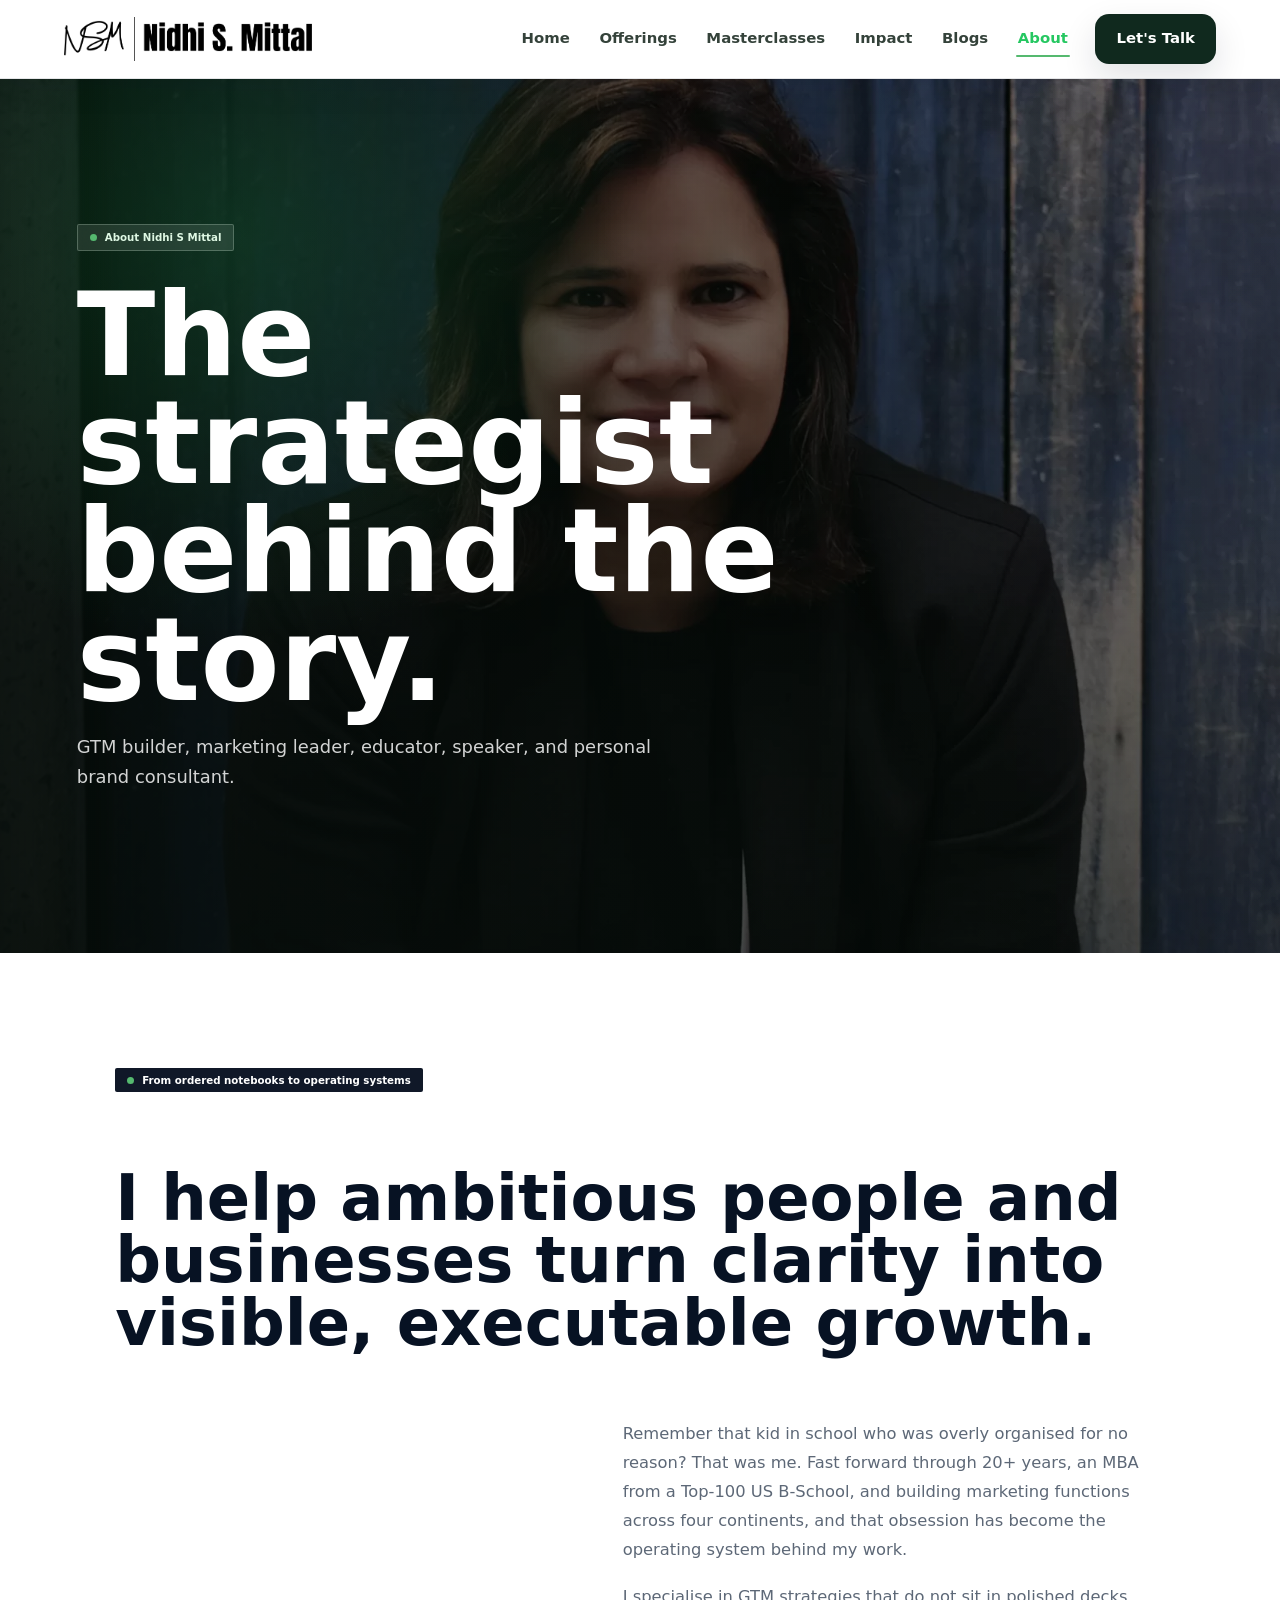
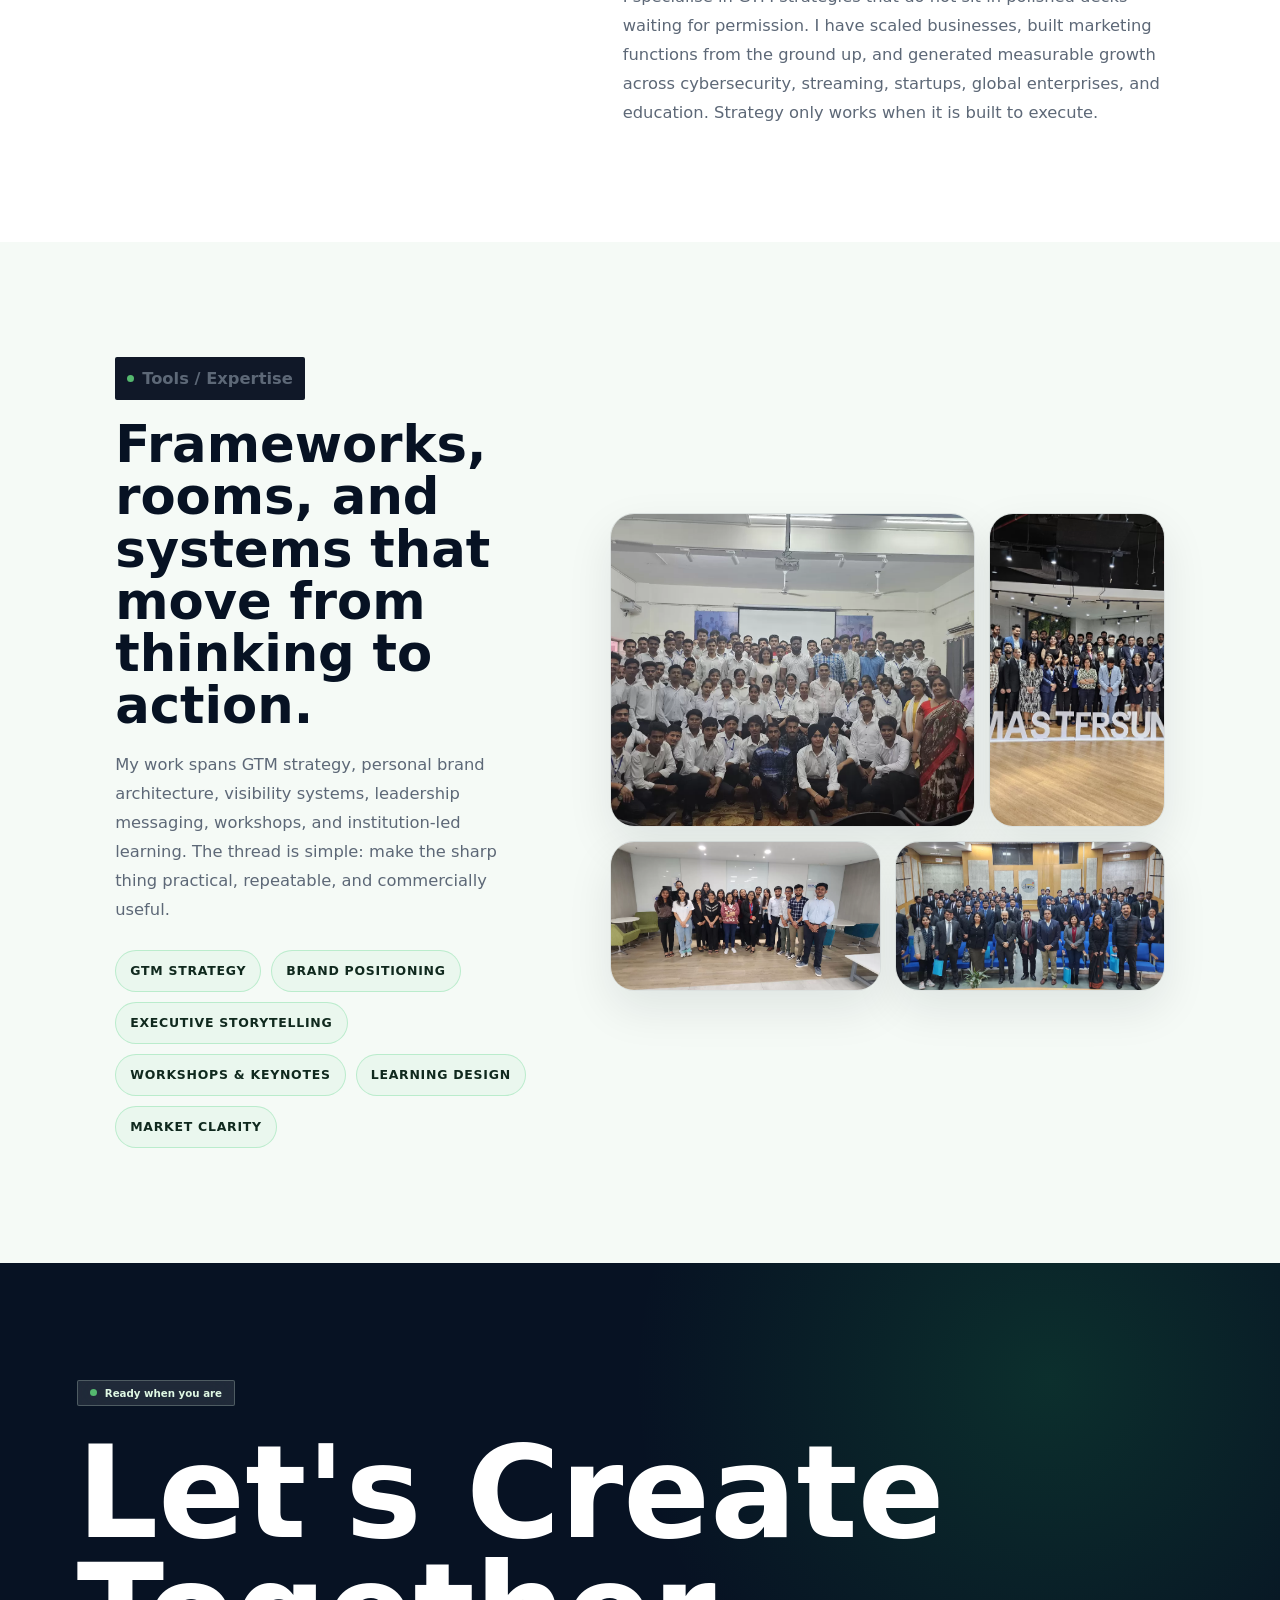
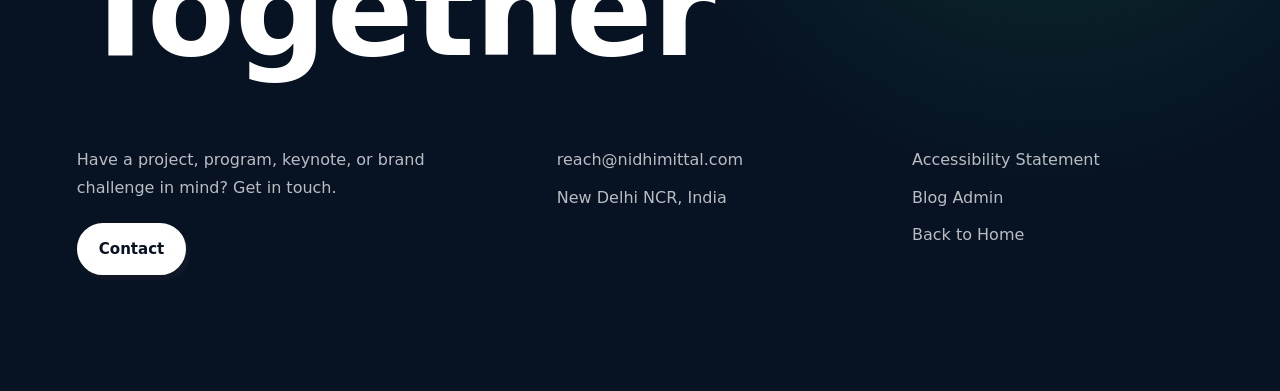
==== about/index.html @ 5195236a "Add files via upload" ====
<!doctype html>
<html lang="en">
  <head>
    <meta charset="UTF-8" />
    <meta name="viewport" content="width=device-width, initial-scale=1.0" />
    <title>About | Nidhi S Mittal</title>
    <meta
      name="description"
      content="Meet Nidhi S Mittal: GTM strategist, marketing leader, educator, speaker, and personal brand consultant."
    />
    <link rel="stylesheet" href="../styles.min.css?v=perf-2" />
  </head>
  <body class="about-page">
    <header class="site-header" data-header>
      <a class="brand-mark" href="../index.html" aria-label="Nidhi S Mittal home">
        <img loading="lazy" decoding="async" src="../assets/nidhi-s-mittal-logo.png" alt="Nidhi S Mittal" />
      </a>
      <button class="menu-toggle" type="button" aria-label="Open navigation" data-menu-toggle>
        <span></span><span></span><span></span>
      </button>
      <nav class="site-nav" data-nav>
        <a href="../index.html">Home</a>
        <a href="../strategy/">Offerings</a>
        <a href="../masterclasses/">Masterclasses</a>
        <a href="../index.html#impact">Impact</a>
        <a href="../blogs.html">Blogs</a>
        <a href="./" aria-current="page">About</a>
        <a class="nav-cta" href="../agency.html#work-with-us">Let's Talk</a>
      </nav>
    </header>

    <main>
      <section class="about-hero" aria-label="About Nidhi S Mittal">
        <div class="about-hero-media" aria-hidden="true"></div>
        <div class="about-hero-content">
          <p class="eyebrow">About Nidhi S Mittal</p>
          <h1>The strategist behind the story.</h1>
          <p>GTM builder, marketing leader, educator, speaker, and personal brand consultant.</p>
        </div>
      </section>

      <section class="about-intro section">
        <p class="section-kicker">From ordered notebooks to operating systems</p>
        <h2>
          I help ambitious people and businesses turn clarity into visible, executable growth.
        </h2>
        <div class="about-intro-copy">
          <p>
            Remember that kid in school who was overly organised for no reason? That was me. Fast
            forward through 20+ years, an MBA from a Top-100 US B-School, and building marketing
            functions across four continents, and that obsession has become the operating system
            behind my work.
          </p>
          <p>
            I specialise in GTM strategies that do not sit in polished decks waiting for permission.
            I have scaled businesses, built marketing functions from the ground up, and generated
            measurable growth across cybersecurity, streaming, startups, global enterprises, and
            education. Strategy only works when it is built to execute.
          </p>
        </div>
      </section>

      <section class="about-tools section" aria-label="Tools and expertise">
        <div class="about-tools-copy">
          <p class="section-kicker">Tools / Expertise</p>
          <h2>Frameworks, rooms, and systems that move from thinking to action.</h2>
          <p>
            My work spans GTM strategy, personal brand architecture, visibility systems, leadership
            messaging, workshops, and institution-led learning. The thread is simple: make the sharp
            thing practical, repeatable, and commercially useful.
          </p>
          <div class="about-expertise-list">
            <span>GTM Strategy</span>
            <span>Brand Positioning</span>
            <span>Executive Storytelling</span>
            <span>Workshops & Keynotes</span>
            <span>Learning Design</span>
            <span>Market Clarity</span>
          </div>
        </div>
        <div class="about-image-grid" aria-label="Nidhi S Mittal at work">
          <img decoding="async" src="../assets/moment-boardroom.webp" alt="Nidhi S Mittal in a boardroom workshop" loading="lazy" />
          <img decoding="async" src="../assets/moment-masters-union.webp" alt="Nidhi S Mittal leading a business school session" loading="lazy" />
          <img decoding="async" src="../assets/moment-panel.webp" alt="Nidhi S Mittal speaking on a panel" loading="lazy" />
          <img decoding="async" src="../assets/moment-certified-group.webp" alt="Workshop participants with Nidhi S Mittal" loading="lazy" />
        </div>
      </section>

      <section class="about-cta" id="contact">
        <div class="about-cta-heading">
          <p class="eyebrow">Ready when you are</p>
          <h2>Let's Create Together</h2>
        </div>
        <div class="about-cta-grid">
          <div class="about-contact-card">
            <p>Have a project, program, keynote, or brand challenge in mind? Get in touch.</p>
            <a class="button primary" href="mailto:reach@nidhimittal.com?subject=Let's%20Create%20Together">Contact</a>
          </div>
          <address>
            <a href="mailto:reach@nidhimittal.com">reach@nidhimittal.com</a>
            <span>New Delhi NCR, India</span>
          </address>
          <nav aria-label="About footer links">
            <a href="mailto:reach@nidhimittal.com?subject=Accessibility%20Statement">Accessibility Statement</a>
            <a href="../admin.html">Blog Admin</a>
            <a href="../index.html">Back to Home</a>
          </nav>
        </div>
      </section>
    </main>

    <script src="../script.min.js?v=perf-2"></script>
  </body>
</html>
---- styles.min.css ----
:root{--green-950:#0b271d;--green-900:#123728;--green-800:#164734;--green-700:#1e5b43;--green-500:#4f8b65;--green-100:#e7f1e9;--sage:#f3f7f0;--white:#ffffff;--ink:#13231c;--muted:#63736b;--line:#dce8df;--gold:#b69b5f;--shadow:0 24px 70px rgba(11,39,29,0.13);--radius:8px}*{box-sizing:border-box}[hidden]{display:none !important}html{scroll-behavior:smooth}body{margin:0;font-family:Inter,ui-sans-serif,system-ui,-apple-system,BlinkMacSystemFont,"Segoe UI",sans-serif;color:var(--ink);background:var(--white);line-height:1.6}img,svg{max-width:100%}a{color:inherit;text-decoration:none}button,input,select,textarea{font:inherit}.site-header{position:sticky;top:0;z-index:20;display:flex;align-items:center;justify-content:space-between;min-height:76px;padding:14px clamp(20px,5vw,64px);background:rgba(255,255,255,0.86);border-bottom:1px solid rgba(220,232,223,0.8);backdrop-filter:blur(18px)}.brand-mark{display:inline-flex;align-items:center;width:172px;min-width:172px}.brand-mark img{display:block;width:100%;height:auto}.site-nav{display:flex;align-items:center;gap:24px;color:var(--green-900);font-size:0.95rem;font-weight:650}.site-nav a{padding:8px 0}.site-nav a[aria-current="page"]{color:var(--green-500)}.nav-cta{padding:10px 16px !important;color:var(--white);background:var(--green-800);border-radius:var(--radius)}.menu-toggle{display:none;width:42px;height:42px;border:1px solid var(--line);background:var(--white);border-radius:var(--radius)}.menu-toggle span{display:block;width:18px;height:2px;margin:4px auto;background:var(--green-900)}.full-bleed{position:relative;min-height:calc(100vh - 76px);overflow:hidden}.hero{display:grid;align-items:center;padding:clamp(72px,10vw,128px) clamp(20px,6vw,80px);color:var(--white)}.hero-media{position:absolute;inset:0;z-index:-2;background:linear-gradient(90deg,rgba(11,39,29,0.94),rgba(18,55,40,0.7),rgba(18,55,40,0.22)),url("assets/hero-nidhi-cover.webp") center/cover}.hero-media::after{content:"";position:absolute;inset:0;background-image:linear-gradient(rgba(255,255,255,0.06) 1px,transparent 1px),linear-gradient(90deg,rgba(255,255,255,0.06) 1px,transparent 1px);background-size:70px 70px;mask-image:linear-gradient(90deg,rgba(0,0,0,0.8),transparent)}.hero-content{width:min(780px,100%)}.eyebrow,.section-kicker{display:inline-flex;color:var(--green-500);text-transform:uppercase;letter-spacing:0.12em;font-size:0.76rem;font-weight:800}.hero .eyebrow{color:#cde5d1}h1,h2,h3,p{margin-top:0}h1,h2,h3{line-height:1.05;letter-spacing:0;color:var(--green-950)}.hero h1{max-width:820px;margin:18px 0 22px;color:var(--white);font-size:clamp(3rem,7vw,7rem)}.hero-copy{max-width:680px;color:#e6f1e8;font-size:clamp(1.08rem,2vw,1.35rem)}.hero-actions,.button-row{display:flex;flex-wrap:wrap;gap:12px;margin-top:28px}.button{display:inline-flex;align-items:center;justify-content:center;min-height:46px;padding:12px 18px;border:1px solid transparent;border-radius:var(--radius);font-weight:800;cursor:pointer;transition:transform 180ms ease,background 180ms ease,border-color 180ms ease}.button:hover{transform:translateY(-2px)}.button.primary{color:var(--white);background:var(--green-800)}.hero .button.primary{background:#dfeedd;color:var(--green-950)}.button.secondary{color:var(--green-900);background:var(--white);border-color:var(--line)}.hero .button.secondary{color:var(--white);background:rgba(255,255,255,0.08);border-color:rgba(255,255,255,0.36)}.hero-card{position:absolute;right:clamp(20px,6vw,80px);bottom:clamp(20px,6vw,70px);width:min(320px,calc(100% - 40px));padding:22px;color:var(--green-950);background:rgba(255,255,255,0.9);border:1px solid rgba(255,255,255,0.72);border-radius:var(--radius);box-shadow:var(--shadow)}.nsm-lockup{display:flex;gap:6px;font-size:2.8rem;font-weight:900;letter-spacing:0}.highlight-s{color:var(--green-500);font-family:Georgia,serif}.hero-card p{margin:8px 0 4px;font-weight:800}.hero-card small{color:var(--muted)}.section{padding:clamp(70px,9vw,118px) clamp(20px,6vw,80px)}.muted{background:var(--sage)}.two-column{display:grid;grid-template-columns:minmax(0,0.9fr) minmax(0,1.1fr);gap:clamp(32px,6vw,86px);align-items:start}.section h2,.page-hero h1{margin:12px 0 0;font-size:clamp(2.2rem,4.8vw,4.7rem)}.rich-copy{color:#31483d;font-size:1.08rem}.section-heading{width:min(870px,100%);margin-bottom:36px}.section-heading.compact{width:min(760px,100%)}.section-heading p{color:var(--muted);font-size:1.08rem}.pillar-grid,.audience-grid,.blog-grid,.experience-grid,.format-grid{display:grid;grid-template-columns:repeat(4,minmax(0,1fr));gap:16px}.pillar,.blog-card,.experience-grid article,.format-grid article,.article-card{padding:24px;background:var(--white);border:1px solid var(--line);border-radius:var(--radius);box-shadow:0 10px 32px rgba(11,39,29,0.05)}.pillar span,.service-row span{color:var(--gold);font-weight:900}.pillar h3,.experience-grid h3,.blog-card h3{margin:18px 0 10px;font-size:1.35rem}.pillar p,.blog-card p,.experience-grid p,.article-card p,.format-grid p,.service-row p,.service-row li{color:var(--muted)}.audience-grid{grid-template-columns:repeat(3,minmax(0,1fr))}.audience-card{min-height:142px;padding:20px;text-align:left;color:var(--green-950);background:var(--white);border:1px solid var(--line);border-radius:var(--radius);cursor:pointer}.audience-card strong,.audience-card span{display:block}.audience-card span{margin-top:10px;color:var(--muted)}.audience-card.active{color:var(--white);background:var(--green-800);border-color:var(--green-800)}.audience-card.active span{color:#dcece1}.audience-detail{margin-top:20px;padding:28px;color:var(--white);background:var(--green-950);border-radius:var(--radius)}.audience-detail h3{margin:10px 0 0;color:var(--white);font-size:clamp(1.5rem,3vw,2.5rem)}.workshop-section{background:linear-gradient(180deg,var(--white),var(--sage))}.workshop-panel{display:grid;grid-template-columns:minmax(0,0.9fr) minmax(0,1.1fr);gap:34px;padding:clamp(28px,5vw,54px);background:var(--green-950);border-radius:var(--radius);box-shadow:var(--shadow)}.workshop-panel h2,.workshop-panel h3,.workshop-panel p,.workshop-panel li,.workshop-panel blockquote{color:var(--white)}.workshop-panel blockquote{margin:28px 0 0;padding-left:18px;border-left:4px solid var(--gold);font-size:1.55rem;font-family:Georgia,serif}.learn-list ul{padding-left:20px}.format-tabs{display:flex;flex-wrap:wrap;gap:10px;margin-top:22px}.format-tab,.filter,.text-link{border:1px solid var(--line);color:var(--green-900);background:var(--white);border-radius:var(--radius);cursor:pointer;font-weight:800}.format-tab,.filter{padding:10px 15px}.format-tab.active,.filter.active{color:var(--white);background:var(--green-800);border-color:var(--green-800)}.format-copy{display:flex;gap:16px;margin-top:14px;padding:18px;background:var(--white);border:1px solid var(--line);border-radius:var(--radius)}.proof-stack p{margin:0 0 12px;padding:18px;background:var(--white);border-left:4px solid var(--green-500);border-radius:var(--radius);box-shadow:0 10px 28px rgba(11,39,29,0.05)}.founder-section{display:grid;grid-template-columns:minmax(280px,0.85fr) minmax(0,1.15fr);gap:clamp(32px,6vw,80px);align-items:center}.founder-image{min-height:620px;margin:0;overflow:hidden;background:var(--green-100);border-radius:var(--radius);box-shadow:var(--shadow)}.founder-image img{display:block;width:100%;height:620px;object-fit:cover;object-position:center 28%}.founder-image figcaption{padding:18px 20px;color:var(--ink);background:#ffffff;border-top:1px solid rgba(10,18,35,0.1);font-size:0.86rem;font-weight:900;letter-spacing:0.08em;line-height:1.45;text-align:center;text-transform:uppercase}.founder-copy p{color:var(--muted);font-size:1.05rem}.founder-copy{min-width:0}.founder-more-content{margin-top:0}.founder-more-toggle{display:inline-flex;align-items:center;justify-content:center;min-height:40px;margin-top:4px;padding:10px 18px;color:var(--green-900);background:#eaf7ee;border:1px solid rgba(37,199,97,0.24);border-radius:999px;font-size:0.78rem;font-weight:900;letter-spacing:0.08em;text-transform:uppercase;cursor:pointer;transition:transform 180ms ease,background 180ms ease,border-color 180ms ease}.founder-more-toggle:hover{background:#ddf4e4;border-color:rgba(37,199,97,0.42);transform:translateY(-2px)}.stat-grid{display:grid;grid-template-columns:repeat(2,minmax(0,1fr));gap:12px;margin-top:26px}.stat-grid span{padding:18px;background:var(--sage);border:1px solid var(--line);border-radius:var(--radius)}.stat-grid strong{display:block;color:var(--green-800);font-size:1.55rem}.founder-work-logos{display:flex;flex-wrap:wrap;gap:10px;align-items:center;margin-top:22px}.founder-work-logos span{flex:0 0 auto;display:grid;place-items:center;width:116px;min-height:58px;padding:10px 12px;background:#ffffff;border:1px solid var(--line);border-radius:14px;box-shadow:0 10px 24px rgba(7,18,35,0.05)}.founder-work-logos img{display:block;width:100%;max-width:92px;max-height:34px;object-fit:contain}.founder-work-logos .wide{width:148px}.founder-work-logos .wide img{max-width:124px;max-height:34px}.founder-work-logos .square img{max-width:42px;max-height:38px}.founder-work-logos span:last-child{width:86px}@media (max-width:760px){.founder-work-logos{flex-wrap:nowrap;width:100%;max-width:100%;overflow-x:auto;padding-bottom:6px;scroll-snap-type:x proximity;-webkit-overflow-scrolling:touch}.founder-work-logos span{scroll-snap-align:start}}@media (max-width:420px){.founder-work-logos{margin-right:-18px;padding-right:18px}}.logo-strip{display:flex;flex-wrap:wrap;gap:12px}.logo-strip span{flex:1 1 120px;display:grid;place-items:center;min-height:76px;color:var(--green-900);background:var(--sage);border:1px solid var(--line);border-radius:var(--radius);font-weight:900}.testimonial-marquee{overflow:hidden;margin-top:24px;border:1px solid var(--line);border-radius:var(--radius)}.testimonial-track{display:flex;width:max-content;animation:marquee 26s linear infinite}.testimonial-track blockquote{width:min(520px,86vw);margin:0;padding:24px;color:var(--green-950);border-right:1px solid var(--line)}.testimonial-track cite{display:block;margin-top:10px;color:var(--muted);font-style:normal}@keyframes marquee{from{transform:translateX(0)}to{transform:translateX(-50%)}}.experience-grid{grid-template-columns:repeat(3,minmax(0,1fr))}.experience-grid article span{font-size:1.7rem}.center-action{display:flex;justify-content:center;margin-top:26px}.community-cta,.writer-corner{display:flex;align-items:center;justify-content:space-between;gap:28px;background:var(--green-950);color:var(--white)}.community-cta h2,.community-cta p,.writer-corner h2,.writer-corner p{color:var(--white)}.blog-grid{grid-template-columns:repeat(3,minmax(0,1fr))}.blog-card span,.article-card span{color:var(--green-500);font-size:0.78rem;font-weight:900;text-transform:uppercase;letter-spacing:0.08em}.site-footer{padding:54px clamp(20px,6vw,80px) 28px;color:#dcece1;background:var(--green-950)}.footer-newsletter{display:grid;grid-template-columns:0.8fr 1.2fr;gap:24px;align-items:center;margin-bottom:42px;padding-bottom:36px;border-bottom:1px solid rgba(255,255,255,0.18)}.footer-newsletter h2{color:var(--white);font-size:clamp(2rem,4vw,3.8rem)}form{display:grid;gap:12px}input,select,textarea{width:100%;min-height:48px;padding:12px 14px;color:var(--green-950);background:var(--white);border:1px solid var(--line);border-radius:var(--radius)}textarea{min-height:140px;resize:vertical}.footer-grid{display:grid;grid-template-columns:1.4fr repeat(3,1fr);gap:32px}.footer-grid h3,.footer-grid strong{color:var(--white)}.footer-grid a,.footer-grid p{display:block;margin-bottom:9px;color:#dcece1}.footer-brand{display:inline-flex;padding:8px 10px;background:var(--white);border-radius:var(--radius)}.footer-bottom{display:flex;justify-content:space-between;gap:18px;margin-top:38px;padding-top:20px;border-top:1px solid rgba(255,255,255,0.18);color:#bed4c5;font-size:0.9rem}.page-hero{min-height:68vh;display:grid;align-items:end;padding:clamp(90px,12vw,150px) clamp(20px,6vw,80px) clamp(54px,8vw,90px);background:linear-gradient(90deg,rgba(11,39,29,0.92),rgba(11,39,29,0.5)),url("assets/strategy-team-session.webp") center/cover}.blogs-hero{background:linear-gradient(90deg,rgba(11,39,29,0.92),rgba(11,39,29,0.52)),url("assets/person-author.webp") center/cover}.page-hero>div{width:min(960px,100%)}.page-hero h1,.page-hero p{color:var(--white)}.page-hero p:not(.eyebrow){max-width:760px;font-size:1.16rem}.service-stack{display:grid;gap:18px}.service-row{display:grid;grid-template-columns:minmax(220px,0.8fr) minmax(0,1.2fr);gap:28px;padding:28px;border:1px solid var(--line);border-radius:var(--radius)}.service-row h3{margin-top:10px;font-size:clamp(1.6rem,3vw,2.4rem)}.format-grid{grid-template-columns:repeat(4,minmax(0,1fr))}.recommendation-slider{position:relative;min-height:270px;overflow:hidden;background:var(--sage);border:1px solid var(--line);border-radius:var(--radius)}.recommendation{position:absolute;inset:0;display:grid;align-content:center;padding:clamp(24px,5vw,54px);opacity:0;transform:translateX(20px);transition:opacity 240ms ease,transform 240ms ease}.recommendation.active{opacity:1;transform:translateX(0)}.recommendation p{max-width:900px;font-size:clamp(1.3rem,3vw,2.3rem);line-height:1.22;color:var(--green-950);font-family:Georgia,serif}.recommendation strong,.recommendation span{display:block}.recommendation span{color:var(--muted)}.slider-controls{position:absolute;right:18px;bottom:18px;display:flex;gap:8px}.slider-controls button{width:42px;aspect-ratio:1;border:1px solid var(--line);color:var(--green-900);background:var(--white);border-radius:50%;cursor:pointer;font-size:1.6rem}.contact-panel{display:grid;grid-template-columns:minmax(0,0.85fr) minmax(0,1.15fr);gap:34px}.contact-form{padding:26px;background:var(--sage);border:1px solid var(--line);border-radius:var(--radius)}.contact-form label{display:grid;gap:7px;color:var(--green-900);font-weight:800}.blog-controls{padding-bottom:0}.writer-blog-section{max-width:920px;padding-bottom:18px;text-align:center}.writer-blog-section h2{margin:12px 0 12px;color:var(--ink);font-size:clamp(2.25rem,5vw,4.8rem);line-height:0.95;letter-spacing:-0.045em}.writer-blog-section p{max-width:680px;margin:0 auto;color:var(--muted);font-size:1.05rem;line-height:1.75}.filter-row{display:flex;flex-wrap:wrap;gap:10px}.article-list{display:grid;gap:18px}.article-card{padding:clamp(24px,4vw,42px)}.article-card h2{margin:10px 0 14px;font-size:clamp(1.8rem,3.6vw,3.2rem)}.text-link{padding:10px 0;border:0;border-bottom:2px solid var(--green-500);border-radius:0}.article-more{display:none;margin-top:18px}.article-card.expanded .article-more{display:block}.article-card.hidden{display:none}.reveal{opacity:0;transform:translateY(18px);transition:opacity 500ms ease,transform 500ms ease}.reveal.is-visible{opacity:1;transform:translateY(0)}@media (max-width:980px){.site-nav{position:fixed;inset:76px 14px auto;display:none;flex-direction:column;align-items:stretch;padding:18px;background:var(--white);border:1px solid var(--line);border-radius:var(--radius);box-shadow:var(--shadow)}.site-nav.open{display:flex}.menu-toggle{display:block}.hero-card{position:static;margin-top:42px}.two-column,.workshop-panel,.founder-section,.service-row,.contact-panel,.footer-newsletter{grid-template-columns:1fr}.pillar-grid,.audience-grid,.blog-grid,.experience-grid,.format-grid,.footer-grid{grid-template-columns:repeat(2,minmax(0,1fr))}.founder-image{min-height:440px}.founder-image img{height:440px}}@media (max-width:640px){.hero h1{font-size:clamp(2.7rem,15vw,4.4rem)}.section h2,.page-hero h1{font-size:clamp(2rem,11vw,3.2rem)}.pillar-grid,.audience-grid,.blog-grid,.experience-grid,.format-grid,.footer-grid,.stat-grid{grid-template-columns:1fr}.community-cta,.writer-corner{align-items:flex-start;flex-direction:column}.footer-bottom,.format-copy{flex-direction:column}.button{width:100%}.hero-actions,.button-row{width:100%}}:root{--green-950:#071223;--green-900:#0b1426;--green-800:#22b84a;--green-700:#18a840;--green-500:#25c85a;--green-100:#e9fbef;--sage:#effbf3;--ink:#0b1426;--muted:#63707f;--line:#cfd9d4;--gold:#25c85a;--shadow:10px 12px 0 rgba(34,184,74,0.92);--radius:22px}body{background:radial-gradient(circle at 7% 26%,rgba(255,220,72,0.18),transparent 95px),radial-gradient(circle at 93% 18%,rgba(37,200,90,0.12),transparent 150px),radial-gradient(circle at 88% 70%,rgba(37,200,90,0.12),transparent 190px),#fff}.site-header{min-height:58px;padding:8px clamp(18px,7vw,110px);background:rgba(255,255,255,0.94);border-bottom:1px solid #e8eee9}.brand-mark{width:118px;min-width:118px}.site-nav{gap:22px;color:var(--ink);font-size:0.86rem;font-weight:750;text-transform:none}.quick-path{display:grid;grid-template-columns:repeat(2,minmax(0,1fr));gap:18px;padding:0 clamp(20px,9vw,150px) clamp(48px,7vw,84px);background:#fff}.quick-path article,.masterclass-cards article{padding:26px;background:#fff;border:4px solid var(--ink);border-radius:24px;box-shadow:8px 9px 0 var(--green-500)}.quick-path .dark{color:#fff;background:var(--ink)}.quick-path span,.masterclass-cards span{display:inline-flex;padding:7px 10px;color:#fff;background:var(--green-500);border-radius:999px;font-size:0.68rem;font-weight:950}.quick-path h3,.masterclass-cards h3{margin:16px 0 10px;font-size:clamp(1.4rem,2.5vw,2.2rem)}.quick-path .dark h3,.quick-path .dark p{color:#fff}.logo-ticker{display:grid;grid-template-columns:repeat(6,minmax(0,1fr));gap:12px;padding:24px clamp(20px,9vw,150px) 58px;color:var(--muted);background:#fff;border-bottom:1px solid #e8eee9}.logo-ticker span{display:grid;place-items:center;min-height:96px;padding:12px;text-align:center;font-weight:900;background:#fff;border:1px solid #e8eee9;border-radius:14px}.logo-ticker img{display:block;max-width:150px;max-height:58px;object-fit:contain}.logo-ticker strong{display:block;margin-top:8px;color:var(--muted);font-size:0.72rem;line-height:1.1}.masterclass-cards{display:grid;grid-template-columns:repeat(3,minmax(0,1fr));gap:16px;margin:0 0 28px}.nav-cta,.button.primary{color:#fff;background:var(--green-500);border:2px solid var(--ink);box-shadow:4px 5px 0 var(--ink)}.button.secondary{color:var(--ink);background:#fff;border:2px solid var(--ink);box-shadow:4px 5px 0 var(--green-500)}.button{min-height:42px;padding:11px 18px;border-radius:3px;font-size:0.92rem;text-transform:none;letter-spacing:0}.button:hover{transform:translate(-1px,-2px)}.hero{min-height:calc(100vh - 58px);grid-template-columns:minmax(0,1fr) minmax(280px,430px);gap:clamp(30px,6vw,86px);align-items:center;padding:clamp(58px,9vw,110px) clamp(20px,9vw,150px) clamp(60px,8vw,96px);color:var(--ink)}.hero-media{background:radial-gradient(circle at 72% 28%,rgba(37,200,90,0.18),transparent 230px),radial-gradient(circle at 5% 70%,rgba(255,221,88,0.16),transparent 130px),#fff}.hero-media::after{display:none}.hero-content{width:min(640px,100%)}.eyebrow,.section-kicker{align-items:center;gap:8px;width:fit-content;padding:7px 12px;color:#fff;background:var(--ink);border-radius:2px;font-size:0.64rem;line-height:1;letter-spacing:0;text-transform:none}.eyebrow::before,.section-kicker::before{content:"";width:7px;aspect-ratio:1;background:var(--green-500);border-radius:50%}.hero .eyebrow{color:#fff}h1,h2,h3{color:var(--ink);font-weight:850;letter-spacing:0;text-transform:none}p{font-size:clamp(1rem,0.4vw+0.92rem,1.12rem);line-height:1.65}.hero h1{max-width:620px;margin:18px 0 18px;color:var(--ink);font-size:clamp(3.4rem,7vw,6.4rem);line-height:0.96}.hero h1 span,.section h2 em,.page-hero h1 span{display:inline-block;color:var(--green-500);font-style:italic}.hero-copy{max-width:560px;color:var(--muted);font-size:clamp(1.08rem,0.7vw+0.95rem,1.28rem);line-height:1.58}.hero .button.primary{color:#fff;background:var(--ink)}.hero .button.secondary{color:var(--ink);background:#fff;border-color:var(--ink)}.hero-card{position:relative;right:auto;bottom:auto;width:min(420px,100%);min-height:520px;justify-self:end;align-self:center;padding:0;overflow:hidden;color:#fff;background:radial-gradient(circle at 52% 35%,rgba(255,255,255,0.95) 0 8%,rgba(37,200,90,0.46) 9% 17%,transparent 18%),radial-gradient(circle at 52% 35%,rgba(37,200,90,0.32),transparent 42%),linear-gradient(135deg,#fff 0 31%,#eafbf0 31% 47%,#25c85a 47% 49%,#071223 49% 100%);border:6px solid var(--ink);border-radius:24px;box-shadow:var(--shadow)}.hero-card::before{content:"BRAND AWAKENING";position:absolute;left:18px;bottom:76px;padding:8px 12px;color:#fff;background:var(--green-500);border-radius:2px;font-size:0.64rem;font-weight:950;letter-spacing:0.02em}.hero-card::after{content:"CLARITY OVER NOISE";position:absolute;right:20px;top:22px;width:min-content;color:var(--ink);font-size:clamp(2.8rem,5vw,4.7rem);font-weight:950;line-height:0.88;text-transform:uppercase}.nsm-lockup{position:absolute;left:18px;bottom:24px;max-width:270px;font-size:2.15rem;line-height:1;text-transform:uppercase}.awakening-copy span,.highlight-s{color:var(--green-500);font-family:inherit}.hero-card p,.hero-card small{display:none}.section{padding:clamp(66px,9vw,124px) clamp(20px,9vw,150px)}.intro-section,.trust-section,.insights-preview{background:#fff}.muted,.workshop-section,.experiences-section,.blog-controls{background:var(--sage)}.section h2,.page-hero h1{font-size:clamp(2.1rem,4.2vw,4.3rem);line-height:1.04}.rich-copy,.founder-copy p,.section-heading p{color:var(--muted);line-height:1.65}.pillar,.blog-card,.experience-grid article,.format-grid article,.article-card,.audience-card,.format-copy,.proof-stack p,.service-row,.contact-form,.recommendation-slider{border:3px solid var(--ink);border-radius:var(--radius);box-shadow:7px 8px 0 var(--green-500)}.pillar,.blog-card,.experience-grid article,.format-grid article,.article-card{background:#fff}.pillar:nth-child(even),.blog-card:nth-child(even),.experience-grid article:nth-child(even),.format-grid article:nth-child(even){color:#fff;background:var(--ink)}.pillar:nth-child(even) h3,.pillar:nth-child(even) p,.blog-card:nth-child(even) h3,.blog-card:nth-child(even) p,.experience-grid article:nth-child(even) h3,.experience-grid article:nth-child(even) p,.format-grid article:nth-child(even) strong,.format-grid article:nth-child(even) p{color:#fff}.pillar span,.service-row span,.blog-card span,.article-card span{color:var(--green-500)}.audience-card{min-height:150px;background:#fff;box-shadow:none}.audience-card.active,.format-tab.active,.filter.active{color:#fff;background:var(--ink);border-color:var(--ink);box-shadow:5px 6px 0 var(--green-500)}.audience-detail,.workshop-panel,.community-cta,.writer-corner,.site-footer{background:radial-gradient(circle at 92% 5%,rgba(37,200,90,0.22),transparent 180px),var(--ink)}.audience-detail,.workshop-panel{border:3px solid var(--ink);box-shadow:8px 9px 0 var(--green-500)}.workshop-panel blockquote{color:#fff;border-left-color:var(--green-500)}.format-tab,.filter{border:2px solid var(--ink);border-radius:3px;color:var(--ink);text-transform:uppercase;font-size:0.74rem}.proof-stack p{border-left:0}.founder-image{min-height:610px;border:5px solid var(--ink);border-radius:24px;box-shadow:10px 12px 0 var(--green-500)}.stat-grid span,.logo-strip span{background:var(--green-100);border:2px solid #bcecca;border-radius:16px}.testimonial-marquee{border-block:3px solid var(--ink);border-inline:0;border-radius:0;background:#fff}.testimonial-track blockquote{border-right:3px solid var(--ink)}.community-cta{text-align:center}.community-cta,.writer-corner{border-radius:0}.site-footer{color:#d7dee7}.footer-brand{width:130px;min-width:130px;padding:7px 9px}.footer-grid a,.footer-grid p,.footer-bottom{color:#d7dee7}.page-hero{min-height:74vh;align-items:center;background:radial-gradient(circle at 72% 30%,rgba(37,200,90,0.19),transparent 240px),#fff;border-bottom:3px solid var(--ink)}.page-hero h1,.page-hero p{color:var(--ink)}.page-hero .eyebrow{color:#fff}.service-row{background:#fff}.recommendation-slider{background:#fff}.recommendation p{color:var(--ink);font-family:inherit;font-weight:750;text-transform:none}.slider-controls button{border:2px solid var(--ink);color:var(--ink);background:var(--green-500)}.contact-panel{background:#fff}.contact-form{background:var(--sage)}input,select,textarea{border:2px solid var(--ink);border-radius:7px}.text-link{color:var(--ink);border-bottom:3px solid var(--green-500)}@media (max-width:980px){.brand-mark{width:112px;min-width:112px}.hero{grid-template-columns:1fr}.quick-path,.masterclass-cards,.logo-ticker{grid-template-columns:repeat(2,minmax(0,1fr))}.hero-card{justify-self:start;min-height:440px}.site-nav{background:#fff;border:3px solid var(--ink)}}@media (max-width:640px){.site-header{padding-inline:16px}.hero h1{font-size:clamp(3rem,14vw,4.4rem)}.hero-card{width:100%;min-height:390px}.quick-path,.masterclass-cards,.logo-ticker{grid-template-columns:1fr}.section h2,.page-hero h1{font-size:clamp(2rem,9vw,3.1rem)}}.site-header{min-height:100px}.brand-mark{width:160px;min-width:160px}@media (max-width:980px){.site-nav{inset:100px 14px auto}}.app-preview{display:grid;grid-template-rows:auto 1fr auto auto auto;gap:16px;padding:22px;background:radial-gradient(circle at 50% 38%,rgba(255,255,255,0.98) 0 10%,rgba(37,200,90,0.38) 11% 24%,transparent 25%),radial-gradient(circle at 50% 38%,rgba(37,200,90,0.25),transparent 44%),linear-gradient(145deg,#ffffff 0 34%,#eafbf0 34% 52%,#25c85a 52% 54%,#071223 54% 100%)}.founder-hero-card{padding:0;background:var(--green-100)}.founder-hero-card::before,.founder-hero-card::after{display:none}.founder-hero-card img{display:block;width:100%;height:100%;min-height:520px;object-fit:cover;object-position:center 28%}.founder-hero-label{position:absolute;left:18px;right:18px;bottom:18px;padding:14px;color:#fff;background:var(--ink);border:2px solid var(--green-500);border-radius:12px;box-shadow:5px 6px 0 var(--green-500)}.founder-hero-label span,.founder-hero-label strong{display:block}.founder-hero-label span{color:var(--green-500);font-size:0.68rem;font-weight:950;text-transform:none}.founder-hero-label strong{margin-top:4px;font-size:1.45rem;line-height:1;text-transform:none}.app-preview::after{content:""}.preview-top,.preview-score,.preview-modules,.clarity-orb,.app-preview .nsm-lockup{position:relative;z-index:2}.preview-top{display:flex;align-items:start;justify-content:space-between;gap:14px;color:var(--ink)}.preview-top span,.preview-score span{padding:7px 10px;color:#fff;background:var(--green-500);border:2px solid var(--ink);border-radius:999px;font-size:0.62rem;font-weight:950;text-transform:uppercase}.preview-top strong{max-width:150px;font-size:1.15rem;line-height:1;text-align:right;text-transform:uppercase}.clarity-orb{place-self:center;width:min(190px,50vw);aspect-ratio:1;border:3px solid var(--ink);border-radius:50%;background:radial-gradient(circle at 50% 50%,#fff 0 18%,#25c85a 19% 28%,#eafbf0 29% 45%,transparent 46%),repeating-conic-gradient(from 0deg,rgba(7,18,35,0.92) 0 8deg,transparent 8deg 18deg);box-shadow:0 0 0 14px rgba(37,200,90,0.12)}.preview-score{display:flex;align-items:end;justify-content:space-between}.preview-score strong{color:#fff;font-size:3.5rem;line-height:0.8}.preview-modules{display:grid;grid-template-columns:repeat(2,minmax(0,1fr));gap:8px}.preview-modules span{padding:10px;color:var(--ink);background:#fff;border:2px solid var(--ink);border-radius:7px;font-size:0.68rem;font-weight:950;text-transform:uppercase}.app-preview .nsm-lockup{left:auto;bottom:auto;color:#fff}.impact-dashboard{display:grid;grid-template-columns:repeat(3,minmax(0,1fr));gap:16px;margin-bottom:24px}.impact-dashboard article{padding:24px;color:var(--ink);background:var(--green-100);border:3px solid var(--ink);border-radius:var(--radius);box-shadow:7px 8px 0 var(--green-500)}.impact-dashboard strong{display:block;color:var(--green-500);font-size:clamp(2.6rem,5vw,4.8rem);line-height:0.9}.impact-dashboard span{display:block;margin-top:12px;color:var(--muted)}.admin-main{min-height:calc(100vh - 86px)}.admin-hero{min-height:48vh}.admin-footer{display:flex;flex-wrap:wrap;align-items:center;justify-content:center;gap:14px 18px;min-height:86px;padding:18px clamp(20px,5vw,64px);color:var(--muted);background:#fff;border-top:2px solid var(--line)}.admin-footer .footer-brand{width:112px;min-width:112px}.admin-footer nav{display:flex;flex-wrap:wrap;align-items:center;justify-content:center;gap:12px 18px}.admin-footer span{color:var(--muted);font-weight:800}.admin-footer a:not(.brand-mark){color:var(--ink);font-weight:800;border-bottom:2px solid var(--green-500)}.admin-login-section{display:grid;place-items:center}.admin-login{width:min(520px,100%);padding:clamp(24px,4vw,40px);background:#fff;border:3px solid var(--ink);border-radius:var(--radius);box-shadow:7px 8px 0 var(--green-500)}.admin-login h2{margin:18px 0 20px;font-size:clamp(1.8rem,3vw,2.8rem);line-height:1.05}.admin-login label{display:grid;gap:8px;margin-bottom:18px;font-weight:800}.admin-login [data-login-message]{min-height:1.5em;margin:14px 0 0;color:#b42318}.admin-shell{display:grid;grid-template-columns:minmax(0,1.05fr) minmax(320px,0.95fr);gap:clamp(24px,4vw,52px);align-items:start}.admin-editor,.admin-panel,.admin-post{border:3px solid var(--ink);border-radius:var(--radius);box-shadow:7px 8px 0 var(--green-500)}.admin-editor,.admin-panel{padding:clamp(22px,3vw,34px);background:#fff}.field-grid{display:grid;grid-template-columns:repeat(2,minmax(0,1fr));gap:16px}.admin-editor label{display:grid;gap:8px;margin-bottom:16px;color:var(--ink);font-weight:800}.admin-editor label span{font-size:0.92rem}.admin-editor textarea{resize:vertical}.admin-actions,.admin-post-actions{display:flex;flex-wrap:wrap;gap:12px;align-items:center}.admin-post-list{display:grid;gap:18px}.admin-post{display:grid;gap:18px;padding:20px;background:var(--sage);box-shadow:5px 6px 0 var(--green-500)}.admin-post span{display:block;margin-bottom:8px;color:var(--green-500);font-size:0.82rem;font-weight:850}.admin-post h3{margin-bottom:8px;font-size:clamp(1.25rem,1.4vw,1.7rem);line-height:1.15}.admin-post p,.admin-empty,[data-admin-message]{color:var(--muted)}.danger-link{color:#b42318}.live-posts{display:contents}@media (max-width:980px){.impact-dashboard{grid-template-columns:repeat(2,minmax(0,1fr))}.admin-shell,.field-grid{grid-template-columns:1fr}}@media (max-width:640px){.app-preview{min-height:500px}.founder-hero-card img{min-height:500px}.impact-dashboard{grid-template-columns:1fr}}body:has(.hero#home) .site-header{position:fixed;inset:0 0 auto;z-index:40;min-height:104px;padding:16px clamp(26px,7vw,148px);background:#ffffff;border-bottom:1px solid #e8eee9;backdrop-filter:none}body:has(.hero#home) .brand-mark{width:210px;min-width:210px}body:has(.hero#home) .brand-mark img{filter:none}body:has(.hero#home) .site-nav{gap:clamp(24px,2.7vw,44px);color:#071223;font-size:clamp(1rem,1.1vw,1.22rem);font-weight:900;text-shadow:none}body:has(.hero#home) .site-nav a[aria-current="page"]{color:var(--green-500)}body:has(.hero#home) .nav-cta{min-height:64px;padding:18px 32px !important;color:#ffffff;background:var(--green-500);border:4px solid #071223;border-radius:999px;box-shadow:0 10px 0 #071223;line-height:1}.hero#home{min-height:100vh;display:flex;align-items:flex-end;isolation:isolate;padding:clamp(140px,18vh,210px) clamp(24px,3.8vw,46px) clamp(34px,7vh,78px);color:#ffffff;background:#06293a}.hero#home .hero-media{z-index:0;background:linear-gradient(90deg,rgba(2,22,34,0.98) 0%,rgba(5,48,64,0.86) 36%,rgba(5,48,64,0.36) 66%,rgba(4,21,30,0.68) 100%),radial-gradient(circle at 56% 8%,rgba(255,255,255,0.2),transparent 22rem),linear-gradient(135deg,#042233,#085468 52%,#06141e)}.hero#home .hero-media::after{display:block;background:linear-gradient(180deg,rgba(0,0,0,0.04),rgba(0,0,0,0.58)),linear-gradient(90deg,rgba(0,0,0,0.58),transparent 48%);mask-image:none}.hero#home .hero-content{position:relative;z-index:2;width:min(720px,100%)}.hero#home .eyebrow,.hero#home .hero-copy,.hero#home .hero-actions{display:none}.hero#home h1{max-width:540px;margin:0;color:#ffffff;font-family:Georgia,"Times New Roman",serif;font-size:clamp(3.8rem,8.5vw,8.9rem);font-weight:800;line-height:0.82;letter-spacing:0;text-shadow:0 5px 26px rgba(0,0,0,0.44)}.hero#home h1 span{display:block;color:#ffffff;font-style:normal}.hero#home .founder-hero-card{position:absolute;inset:0;z-index:1;width:100%;min-height:100%;border:0;border-radius:0;box-shadow:none;background:transparent}.hero#home .founder-hero-card img{position:absolute;right:clamp(0px,4vw,58px);bottom:0;width:auto;height:100%;min-height:100vh;max-width:none;object-fit:contain;object-position:center bottom;filter:saturate(0.9) contrast(1.04) brightness(0.82);mask-image:linear-gradient(90deg,transparent 0%,#000 20%,#000 100%)}.hero#home .founder-hero-card::before{content:"";display:block;position:absolute;inset:0;background:linear-gradient(90deg,rgba(3,21,32,0.98) 0%,rgba(5,51,67,0.82) 24%,rgba(5,51,67,0.22) 62%,rgba(4,17,25,0.42) 100%),linear-gradient(180deg,rgba(0,0,0,0.18),rgba(0,0,0,0.7))}.hero#home .founder-hero-card::after,.hero#home .founder-hero-label{display:none}.hero-aspect-slider{position:absolute;right:clamp(22px,4vw,58px);bottom:clamp(34px,7vh,78px);z-index:3;display:grid;grid-template-columns:auto minmax(240px,330px);gap:16px;align-items:end;color:#ffffff}.awakening-emoji{display:grid;place-items:center;width:clamp(72px,8vw,112px);aspect-ratio:1;font-size:clamp(2.4rem,4.6vw,4.2rem);line-height:1;background:radial-gradient(circle at 32% 22%,rgba(255,255,255,0.95),rgba(255,255,255,0.08) 34%,transparent 68%),rgba(255,255,255,0.12);border:1px solid rgba(255,255,255,0.32);border-radius:999px;box-shadow:0 24px 58px rgba(0,0,0,0.32);backdrop-filter:blur(18px)}.aspect-slides{position:relative;min-height:218px;overflow:hidden;border:1px solid rgba(255,255,255,0.28);border-radius:22px;background:linear-gradient(145deg,rgba(255,255,255,0.18),rgba(255,255,255,0.06)),rgba(5,22,31,0.54);box-shadow:0 24px 72px rgba(0,0,0,0.34);backdrop-filter:blur(20px)}.aspect-slide{position:absolute;inset:0;display:grid;align-content:end;padding:22px;opacity:0;transform:translateX(34px);transition:opacity 520ms ease,transform 520ms ease}.aspect-slide.active{opacity:1;transform:translateX(0)}.aspect-slide span{width:fit-content;margin-bottom:12px;padding:7px 10px;color:#06293a;background:rgba(255,255,255,0.86);border-radius:999px;font-size:0.68rem;font-weight:950}.aspect-slide h2{margin-bottom:10px;color:#ffffff;font-family:Georgia,"Times New Roman",serif;font-size:clamp(1.35rem,1.7vw,1.9rem);line-height:1}.aspect-slide p{margin:0;color:rgba(255,255,255,0.78);font-size:0.9rem;line-height:1.45}.aspect-dots{grid-column:2;display:flex;gap:7px;margin-top:-4px}.aspect-dots span{width:24px;height:4px;background:rgba(255,255,255,0.28);border-radius:999px;transition:width 320ms ease,background 320ms ease}.aspect-dots span.active{width:44px;background:#ffffff}body:has(.hero#home) .quick-path{padding-top:clamp(42px,6vw,76px)}@media (max-width:980px){body:has(.hero#home) .site-header{min-height:92px}body:has(.hero#home) .menu-toggle{display:block;border-color:#d7e0dc;background:#ffffff;border-radius:999px}body:has(.hero#home) .menu-toggle span{background:#071223}body:has(.hero#home) .site-nav{inset:92px 14px auto;color:var(--ink);text-shadow:none}body:has(.hero#home) .nav-cta{color:#ffffff}.hero#home{padding-top:160px}.hero-aspect-slider{right:22px;bottom:26px;grid-template-columns:1fr;width:min(330px,calc(100% - 44px))}.awakening-emoji{justify-self:end;width:74px}.aspect-dots{grid-column:1}}@media (max-width:640px){body:has(.hero#home) .brand-mark{width:146px;min-width:146px}.hero#home{min-height:100vh;padding:128px 22px 260px}.hero#home h1{font-size:clamp(3.6rem,16vw,5.4rem);max-width:340px}.hero#home .founder-hero-card img{right:-120px;object-position:center bottom;opacity:0.48}.hero-aspect-slider{left:22px;right:22px;bottom:28px;width:auto}.aspect-slides{min-height:188px;border-radius:18px}.aspect-slide{padding:18px}.aspect-slide h2{font-size:1.28rem}.aspect-slide p{font-size:0.84rem}}.interactive-proof{display:grid;grid-template-columns:1fr;gap:0;background:#ffffff;border-block:1px solid #e8eee9}.proof-panel{position:relative;min-height:360px;padding:clamp(28px,5vw,70px);overflow:hidden;isolation:isolate}.proof-panel::before{content:"";position:absolute;inset:0;z-index:-1;opacity:0.95}.worked-with::before{background:radial-gradient(circle at 8% 22%,rgba(37,200,90,0.1),transparent 180px),radial-gradient(circle at 92% 80%,rgba(37,200,90,0.08),transparent 220px),#ffffff}.worked-with{min-height:clamp(310px,34vw,420px);padding:clamp(22px,3vw,34px) clamp(20px,7vw,96px) clamp(38px,5vw,70px);text-align:center}.institution-badge{display:inline-flex;align-items:center;justify-content:center;gap:12px;min-height:44px;margin-inline:auto;padding:10px 24px;color:#ffffff;background:#071223;border:1px solid rgba(255,255,255,0.28);box-shadow:6px 7px 0 var(--green-500);font-size:0.78rem;font-weight:950;letter-spacing:0.08em;line-height:1;text-transform:uppercase}.institution-badge::before{content:"✦";display:inline-flex;color:var(--green-500);font-size:0.95rem;line-height:1;animation:badgeIconMove 1.8s ease-in-out infinite}.trusted-line{display:grid;grid-template-columns:minmax(24px,1fr) auto minmax(24px,1fr);gap:18px;align-items:center;max-width:620px;margin:clamp(32px,4vw,46px) auto 0}.trusted-line span{height:1px;background:linear-gradient(90deg,transparent,#dfe7e9,transparent)}.trusted-line p{margin:0;color:#a3abb6;font-size:0.72rem;font-weight:850;letter-spacing:0.42em;text-transform:uppercase;white-space:nowrap}.institution-logos{position:relative;display:flex;align-items:center;min-height:clamp(150px,16vw,210px);margin-top:clamp(16px,3vw,34px);overflow:hidden;mask-image:linear-gradient(90deg,transparent,#000 8%,#000 92%,transparent)}.institution-logo-track{display:flex;align-items:center;gap:clamp(22px,3.5vw,54px);width:max-content;min-width:200%;animation:institutionNamesMove 24s linear infinite}.logo-item,.logo-spark{position:relative;display:inline-flex;color:#071223}.logo-item{align-items:center;justify-content:center;flex:0 0 clamp(132px,13vw,190px);width:clamp(132px,13vw,190px);height:clamp(76px,7.8vw,104px);padding:clamp(14px,1.6vw,22px);background:rgba(255,255,255,0.92);border:1px solid rgba(7,18,35,0.08);border-radius:18px;box-shadow:0 16px 42px rgba(7,18,35,0.08);white-space:nowrap;cursor:pointer;transition:transform 180ms ease,box-shadow 180ms ease,border-color 180ms ease}.logo-item:hover,.logo-item:focus-visible{border-color:rgba(37,199,97,0.32);box-shadow:0 22px 54px rgba(7,18,35,0.12);transform:translateY(-3px)}.logo-item img{display:block;width:100%;height:100%;max-width:100%;max-height:62px;object-fit:contain}.logo-emblem img,.logo-square img{max-height:76px}.logo-wide{flex-basis:clamp(190px,22vw,320px);width:clamp(190px,22vw,320px)}.logo-spark{color:#9ff3bd;font-size:clamp(1rem,1.8vw,1.6rem);animation:sparklePulse 2.8s ease-in-out infinite}.logo-ghosts{position:absolute;inset:0;z-index:-1;display:flex;align-items:end;overflow:hidden;color:#071223;opacity:0.08;pointer-events:none}.logo-ghost-track{display:flex;width:max-content;min-width:200%;animation:proofMarquee 28s linear infinite}.logo-ghost-track span{padding-inline:42px;font-size:clamp(2.8rem,6vw,6rem);white-space:nowrap}@keyframes proofMarquee{from{transform:translateX(0)}to{transform:translateX(-50%)}}@keyframes institutionNamesMove{from{transform:translateX(0)}to{transform:translateX(-50%)}}@keyframes sparklePulse{0%,100%{opacity:0.42;transform:scale(0.8) rotate(0deg)}50%{opacity:1;transform:scale(1.12) rotate(18deg)}}@keyframes badgeIconMove{0%,100%{opacity:0.72;transform:translateX(-2px) rotate(0deg) scale(0.9)}50%{opacity:1;transform:translateX(3px) rotate(18deg) scale(1.12)}}@media (prefers-reduced-motion:reduce){.logo-spark,.institution-logo-track,.logo-ghost-track,.institution-badge::before{animation:none}}@media (max-width:900px){.proof-panel{min-height:300px}}@media (max-width:640px){.proof-panel{padding:28px 22px 42px}.trusted-line{grid-template-columns:1fr;gap:10px}.trusted-line p{letter-spacing:0.22em;white-space:normal}.institution-badge{padding-inline:18px;font-size:0.68rem}}.narrative-shift{scroll-margin-top:110px;padding:clamp(64px,8vw,108px) clamp(20px,7vw,96px) clamp(74px,9vw,120px);background:#ffffff}.narrative-heading{display:grid;justify-items:center;text-align:center;margin-bottom:clamp(42px,5vw,70px)}.narrative-heading>span{display:inline-flex;align-items:center;justify-content:center;min-height:36px;padding:9px 28px;color:#ffffff;background:var(--green-500);border:3px solid #071223;box-shadow:5px 6px 0 #071223;font-size:0.78rem;font-weight:950;letter-spacing:0.06em;text-transform:uppercase;transform:rotate(2deg)}.narrative-heading>a{display:inline-flex;align-items:center;justify-content:center;min-height:36px;padding:9px 28px;color:#ffffff;background:var(--green-500);border:3px solid #071223;box-shadow:5px 6px 0 #071223;font-size:0.78rem;font-weight:950;letter-spacing:0.06em;text-transform:uppercase;transform:rotate(2deg)}.narrative-heading h2{max-width:850px;margin:26px 0 0;color:#071223;font-size:clamp(2.3rem,5vw,4.5rem);line-height:0.92;text-transform:uppercase}.narrative-heading em{display:block;color:var(--green-500);font-style:italic;text-decoration:underline;text-decoration-thickness:0.07em;text-underline-offset:0.08em}.narrative-cards{display:grid;grid-template-columns:repeat(3,minmax(0,1fr));gap:clamp(20px,3vw,42px);max-width:1120px;margin-inline:auto}.narrative-card{display:grid;grid-template-rows:minmax(300px,1.05fr) auto;min-height:620px;overflow:hidden;background:#ffffff;border:3px solid #071223;border-radius:34px;box-shadow:7px 8px 0 rgba(7,18,35,0.12);cursor:pointer}.narrative-image{min-height:310px;background-color:#f1f3f2;background-position:center;background-size:cover;filter:grayscale(1)}.strategy-card .narrative-image{background-image:linear-gradient(180deg,rgba(255,255,255,0.08),rgba(255,255,255,0.2)),url("assets/what-i-do-strategy.webp")}.community-card .narrative-image{background-image:linear-gradient(180deg,rgba(255,255,255,0.08),rgba(255,255,255,0.2)),url("assets/what-i-do-community.webp")}.masterclass-card .narrative-image{background-image:linear-gradient(180deg,rgba(255,255,255,0.08),rgba(255,255,255,0.2)),url("assets/what-i-do-masterclass.webp")}.narrative-copy{display:grid;align-content:start;padding:clamp(24px,3vw,36px)}.narrative-copy>span{width:fit-content;margin-bottom:18px;padding:7px 14px;color:#ffffff;background:var(--green-500);border-radius:999px;font-size:0.68rem;font-weight:950;letter-spacing:0.06em;line-height:1;text-transform:uppercase}.narrative-copy h3{margin-bottom:16px;color:#071223;font-size:clamp(1.6rem,2.2vw,2.2rem);text-transform:uppercase}.narrative-copy p{min-height:118px;margin-bottom:24px;color:#596474;font-size:1rem;line-height:1.55}.narrative-copy a{display:flex;align-items:center;justify-content:space-between;gap:16px;padding-top:20px;border-top:1px solid #e8eee9;color:#9aa3af;font-size:0.72rem;font-weight:900;letter-spacing:0.11em;text-transform:uppercase}.narrative-copy b{display:grid;place-items:center;width:42px;aspect-ratio:1;color:#ffffff;background:#071223;border-radius:50%;font-size:1rem;line-height:1}.narrative-card:hover{transform:translateY(-4px);box-shadow:10px 12px 0 rgba(37,200,90,0.36)}.narrative-card,.narrative-copy b{transition:transform 180ms ease,box-shadow 180ms ease,background 180ms ease}.narrative-card:hover .narrative-copy b{background:var(--green-500);transform:rotate(8deg)}.how-works-hero{background:radial-gradient(circle at 80% 20%,rgba(37,200,90,0.18),transparent 220px),#ffffff}.how-works-detail{display:grid;gap:24px;background:var(--sage)}.how-works-detail .service-row{scroll-margin-top:130px}.beyond-boardroom{display:grid;grid-template-columns:minmax(0,0.95fr) minmax(420px,1fr);gap:clamp(38px,6vw,88px);align-items:center;padding:clamp(64px,8vw,104px) clamp(22px,9vw,140px);background:#effbf3}.beyond-copy{max-width:620px}.tilt-label{display:inline-flex;align-items:center;min-height:34px;padding:9px 22px;color:#ffffff;background:#071223;font-size:0.78rem;font-weight:950;letter-spacing:0.08em;line-height:1;text-transform:uppercase;transform:rotate(1.2deg)}.beyond-copy h2{margin:28px 0 24px;color:#071223;font-size:clamp(3rem,6vw,5.8rem);line-height:0.9;text-transform:uppercase}.beyond-copy em{display:block;color:var(--green-500);font-style:italic;text-decoration:underline;text-decoration-thickness:0.07em;text-underline-offset:0.08em}.beyond-copy p{max-width:560px;color:#536070;font-size:clamp(1rem,0.6vw+0.95rem,1.22rem);line-height:1.65}.beyond-tags{display:grid;grid-template-columns:repeat(2,minmax(0,1fr));gap:24px 42px;margin-top:34px}.beyond-tags span{display:flex;align-items:center;gap:16px;color:#071223;font-size:0.78rem;font-weight:950;letter-spacing:0.08em;text-transform:uppercase}.beyond-tags b{display:grid;place-items:center;width:42px;aspect-ratio:1;color:var(--green-500);background:#ffffff;border:1px solid #dfece4;border-radius:10px;box-shadow:0 8px 16px rgba(7,18,35,0.12);font-size:1.1rem;line-height:1}.beyond-tiles{display:grid;grid-template-columns:minmax(280px,1.05fr) minmax(240px,1fr);grid-auto-rows:auto;gap:20px;align-items:stretch}.beyond-tiles .beyond-tile{aspect-ratio:4 / 6}.beyond-tile{display:grid;place-items:center;padding:24px;overflow:hidden;border:3px solid #071223;border-radius:24px;box-shadow:8px 9px 0 var(--green-500);text-align:center;font-size:0.9rem;font-weight:950;letter-spacing:0.08em;line-height:1.2;text-transform:uppercase}.dark-tile{grid-row:1;color:#ffffff;background:radial-gradient(circle at 20% 20%,rgba(37,200,90,0.2),transparent 120px),#071223}.yellow-tile{color:#071223;background:#ffc60a}.green-tile{color:#ffffff;background:var(--green-500)}.image-tile{background:linear-gradient(180deg,rgba(255,255,255,0.08),rgba(7,18,35,0.12)),url("assets/person-photography.webp") center/cover;filter:grayscale(1)}.beyond-tile.image-tile{padding:0;background:#071223;filter:none}.beyond-tile.image-tile img{display:block;width:100%;height:100%;object-fit:cover;image-orientation:from-image}.beyond-tile.image-tile:nth-child(1) img{object-position:center 44%}.beyond-tile.image-tile:nth-child(2) img{object-position:center 45%}.beyond-tile.image-tile:nth-child(3) img{object-position:center 42%}.beyond-tile.image-tile:nth-child(4) img{object-position:center 34%}.impact-stories{overflow:hidden;padding:clamp(58px,7vw,88px) 0 clamp(76px,8vw,118px);color:#071223;background:#ffffff}.impact-stories-heading{max-width:980px;margin:0 auto clamp(28px,4vw,46px);padding-inline:22px;text-align:center}.impact-stories-heading h2{margin:0;color:#071223;font-family:Inter,ui-sans-serif,system-ui,sans-serif;font-size:clamp(1.65rem,3vw,3.2rem);font-weight:950;line-height:1;text-transform:uppercase}.impact-stories-heading p{max-width:620px;margin:14px auto 0;color:var(--muted);font-size:clamp(1rem,0.5vw+0.95rem,1.16rem);line-height:1.65}.moments-marquee{display:flex;gap:clamp(14px,2vw,24px);overflow:hidden;width:100%;mask-image:linear-gradient(90deg,transparent,#000 7%,#000 93%,transparent)}.moments-gallery{display:flex;flex:0 0 auto;gap:clamp(14px,2vw,24px);width:max-content;padding-block:12px;animation:momentsMove 72s linear infinite}.moments-marquee:hover .moments-gallery{animation-play-state:paused}.moment-card{position:relative;flex:0 0 clamp(280px,30vw,430px);height:clamp(220px,23vw,340px);overflow:hidden;margin:0;background:#eaf7ee;border:1px solid rgba(7,18,35,0.12);border-radius:24px;box-shadow:0 22px 58px rgba(7,18,35,0.08)}.moment-card-wide{flex-basis:clamp(420px,46vw,680px)}.moment-card img{display:block;width:100%;height:100%;object-fit:cover;image-orientation:from-image;transition:transform 420ms ease}.moment-card::after{content:"";position:absolute;inset:0;background:linear-gradient(180deg,transparent 52%,rgba(7,18,35,0.72));pointer-events:none}.moment-card figcaption{position:absolute;right:18px;bottom:18px;left:18px;z-index:1;color:#ffffff;font-size:0.82rem;font-weight:900;letter-spacing:0.08em;line-height:1.25;text-transform:uppercase}.moment-card:hover img{transform:scale(1.04)}@media (max-width:980px){.moment-card{flex-basis:min(76vw,360px);height:260px}.moment-card-wide{flex-basis:min(88vw,520px)}}@media (max-width:640px){.moments-gallery{animation-duration:46s}}@keyframes momentsMove{from{transform:translateX(0)}to{transform:translateX(calc(-100% - clamp(14px,2vw,24px)))}}.impact-story-marquee{display:flex;overflow:hidden;border-block:0;mask-image:linear-gradient(90deg,transparent,#000 9%,#000 91%,transparent)}.impact-story-track{display:flex;gap:28px;width:max-content;padding:12px 28px;animation:impactStoryMove 34s linear infinite}.impact-story-track article{display:grid;grid-template-rows:1fr auto auto;width:min(330px,78vw);min-height:210px;padding:28px 28px 24px;color:#071223;text-align:left;background:#f4fbf5;border:3px solid #071223;border-radius:28px;box-shadow:7px 8px 0 var(--green-500)}.impact-story-track p{margin:0;color:rgba(7,18,35,0.64);font-family:Georgia,"Times New Roman",serif;font-size:1.02rem;font-style:italic;font-weight:700;line-height:1.45}.impact-story-track strong{display:block;margin-top:24px;color:#071223;font-size:0.95rem;font-weight:950;letter-spacing:0.02em;text-transform:uppercase}.impact-story-track span{display:block;margin-top:6px;color:var(--green-500);font-size:0.66rem;font-weight:950;letter-spacing:0.12em;text-transform:uppercase}.impact-story-track:hover{animation-play-state:paused}@keyframes impactStoryMove{from{transform:translateX(0)}to{transform:translateX(-50%)}}@media (prefers-reduced-motion:reduce){.impact-story-track{animation:none}}@media (max-width:980px){.beyond-boardroom{grid-template-columns:1fr}.beyond-tiles{max-width:760px}.narrative-cards{grid-template-columns:1fr;max-width:520px}.narrative-card{min-height:auto}.narrative-copy p{min-height:auto}}@media (max-width:640px){.beyond-boardroom{padding-inline:18px}.beyond-tags,.beyond-tiles{grid-template-columns:1fr}.beyond-tiles{grid-auto-rows:auto}.beyond-copy h2{font-size:clamp(2.7rem,15vw,4.2rem)}.narrative-shift{padding-inline:18px}.narrative-heading h2{font-size:clamp(2rem,11vw,3.1rem)}.narrative-card{border-radius:26px}.narrative-image{min-height:250px}}.community-cta{display:grid;grid-template-columns:1fr;place-items:center;justify-items:center;align-content:center;gap:34px;min-height:430px;padding:clamp(72px,8vw,112px) 22px;color:#ffffff;text-align:center;background:#071223}.community-cta>div:first-child{display:grid;width:100%;justify-items:center}.community-cta h2{max-width:720px;width:100%;margin:0;margin-inline:auto;color:#ffffff;font-size:clamp(3rem,6vw,6rem);font-weight:950;line-height:0.9;text-align:center;text-transform:uppercase}.community-cta h2 em{display:block;width:fit-content;margin-inline:auto;color:var(--green-500);font-style:italic;text-decoration:underline;text-decoration-thickness:0.07em;text-underline-offset:0.08em}.community-cta p{max-width:610px;margin:28px auto 0;color:rgba(255,255,255,0.72);font-size:clamp(1rem,0.6vw+0.95rem,1.18rem);line-height:1.55}.community-cta .button-row{justify-content:center;width:100%;margin-top:10px}.community-cta .button{min-width:240px;min-height:62px;border-radius:9px;text-transform:uppercase}.community-cta .button.primary{color:#071223;background:#ffffff;border-color:#ffffff;box-shadow:7px 8px 0 var(--green-500)}.community-cta .button.secondary{color:#ffffff;background:transparent;border-color:#ffffff;box-shadow:none}.writer-corner{display:grid;grid-template-columns:minmax(0,0.9fr) minmax(320px,1.1fr);gap:clamp(30px,5vw,74px);align-items:center;padding:clamp(76px,8vw,118px) clamp(22px,7vw,108px);color:#071223;background:linear-gradient(180deg,#ffffff 0%,#f8fbf8 100%),#ffffff}.writer-corner-intro{max-width:640px}.writer-corner h2{margin:18px 0 20px;color:#071223;font-size:clamp(3rem,5.6vw,5.6rem);line-height:0.96;letter-spacing:0}.writer-corner h2 em{color:var(--green-500);font-style:italic;text-decoration:underline;text-decoration-thickness:0.07em;text-underline-offset:0.08em}.writer-corner p,.writer-corner li{color:#172032;font-size:clamp(1rem,0.55vw+0.95rem,1.16rem);line-height:1.58}.writer-corner ul{display:grid;gap:8px;margin:16px 0 30px;padding:0;list-style:none}.writer-corner li{position:relative;padding-left:24px;font-weight:800}.writer-corner li::before{content:"";position:absolute;top:0.65em;left:0;width:9px;height:9px;background:var(--green-500);border-radius:999px}.writer-corner .button.primary{color:#ffffff;background:#071223;border-color:#071223;box-shadow:7px 8px 0 rgba(7,18,35,0.16)}.writer-articles{display:grid;grid-template-columns:repeat(3,minmax(0,1fr));gap:clamp(14px,2vw,22px)}.writer-articles article{display:flex;min-height:320px;flex-direction:column;overflow:hidden;padding:0;background:rgba(255,255,255,0.92);border:1px solid rgba(7,18,35,0.14);border-radius:26px;box-shadow:0 22px 58px rgba(7,18,35,0.1);transition:transform 180ms ease,box-shadow 180ms ease,border-color 180ms ease}.writer-articles article:hover{border-color:rgba(37,199,97,0.34);box-shadow:0 30px 72px rgba(7,18,35,0.16);transform:translateY(-5px)}.writer-article-image,.article-card-image{margin:0;overflow:hidden;background:#eaf7ee}.writer-article-image{height:174px}.article-card-image{height:clamp(190px,24vw,280px);margin:-34px -34px clamp(22px,3vw,30px);border-radius:24px 24px 0 0}.writer-article-image img,.article-card-image img{display:block;width:100%;height:100%;object-fit:cover;image-orientation:from-image;transition:transform 260ms ease}.writer-articles article:hover .writer-article-image img,.article-card:hover .article-card-image img{transform:scale(1.04)}.writer-articles span{margin:clamp(20px,2.5vw,28px) clamp(22px,2.5vw,30px) 0;color:var(--green-500);font-size:0.72rem;font-weight:950;letter-spacing:0.08em;text-transform:uppercase}.writer-articles h3{margin:18px clamp(22px,2.5vw,30px) 14px;color:#071223;font-size:clamp(1.35rem,1.7vw,1.9rem);line-height:1.05}.writer-articles p{margin:0 clamp(22px,2.5vw,30px);color:#536070;font-size:0.98rem}.writer-articles a{display:inline-flex;align-items:center;gap:8px;width:fit-content;margin:auto clamp(22px,2.5vw,30px) clamp(22px,2.5vw,30px);padding-top:24px;color:#071223;font-size:0.78rem;font-weight:950;letter-spacing:0.08em;text-decoration:none;text-transform:uppercase}.writer-articles b{display:grid;place-items:center;width:30px;aspect-ratio:1;color:#ffffff;background:#071223;border-radius:999px;font-size:0.9rem}@media (max-width:1100px){.writer-corner{grid-template-columns:1fr}}@media (max-width:760px){.writer-articles{grid-template-columns:1fr}.writer-articles article{min-height:240px}}.project-contact{display:grid;grid-template-columns:minmax(0,0.95fr) minmax(360px,1fr);gap:clamp(42px,7vw,88px);align-items:start;padding:clamp(66px,8vw,110px) clamp(22px,9vw,140px);background:#ffffff}.project-contact-copy>span,.project-form label span{color:#071223;font-size:0.78rem;font-weight:950;letter-spacing:0.14em;text-transform:uppercase}.project-contact-copy h2{max-width:560px;margin:10px 0 20px;color:#071223;font-family:Georgia,"Times New Roman",serif;font-size:clamp(2.7rem,5vw,5.2rem);line-height:0.92}.project-contact-copy>p{max-width:520px;color:#3f4858;font-size:clamp(1rem,0.4vw+0.96rem,1.18rem);line-height:1.45}.quick-response{display:flex;align-items:center;gap:24px;max-width:560px;margin:clamp(54px,7vw,86px) 0 clamp(44px,5vw,68px);padding:28px 38px;border:2px solid #071223;border-radius:28px}.quick-response b{color:#071223;font-size:1.25rem}.quick-response strong,.quick-response small{display:block}.quick-response strong{color:#071223;font-size:0.95rem;font-weight:950}.quick-response small{margin-top:4px;color:#3f4858;font-size:0.82rem}.project-contact blockquote{max-width:560px;margin:0;color:#071223;font-family:Georgia,"Times New Roman",serif;font-size:clamp(1.35rem,2vw,2rem);font-style:italic;line-height:1.2;text-align:center}.project-form{display:grid;gap:22px;padding:0 0 34px;background:#ffffff;box-shadow:0 30px 54px rgba(7,18,35,0.1)}.project-form label{display:grid;gap:8px}.project-form input,.project-form textarea{width:100%;padding:16px 20px;color:#071223;background:#ffffff;border:2px solid #071223;border-radius:12px;outline:none}.project-form textarea{resize:vertical}.project-form input::placeholder,.project-form textarea::placeholder{color:#9aa3af}.project-form .button{justify-self:start}.project-form [data-contact-message]{min-height:1.4em;margin:0;color:var(--green-500);font-weight:800}@media (max-width:640px){.community-cta h2{font-size:clamp(2.7rem,14vw,4.2rem)}.community-cta .button{width:100%}}@media (max-width:900px){.project-contact{grid-template-columns:1fr}}@media (max-width:640px){.project-contact{padding-inline:18px}.quick-response{margin-block:36px;padding:22px;border-radius:22px}}:root{--green-950:#0b2419;--green-900:#123224;--green-700:#236247;--green-500:#55b96f;--green-100:#edf7ef;--sage:#f6faf6;--white:#ffffff;--ink:#101828;--muted:#667085;--line:#e5ece7;--shadow:0 22px 70px rgba(16,24,40,0.1);--soft-shadow:0 12px 32px rgba(16,24,40,0.08);--radius:16px}body{color:var(--ink);background:#fbfdfb;overflow-x:hidden}main{overflow-x:hidden}body:has(.hero#home) .site-header{min-height:84px;padding:14px clamp(22px,5vw,88px);background:rgba(255,255,255,0.9);border-bottom:1px solid rgba(229,236,231,0.9);box-shadow:0 10px 30px rgba(16,24,40,0.04);backdrop-filter:blur(20px)}body:has(.hero#home) .brand-mark{width:164px;min-width:164px}body:has(.hero#home) .site-nav{gap:clamp(16px,2vw,30px);color:#27342d;font-size:0.98rem;font-weight:750}body:has(.hero#home) .site-nav a:not(.nav-cta){position:relative;padding:10px 2px}body:has(.hero#home) .site-nav a:not(.nav-cta)::after{content:"";position:absolute;left:0;right:0;bottom:4px;height:2px;background:var(--green-500);border-radius:999px;opacity:0;transform:scaleX(0.4);transition:opacity 180ms ease,transform 180ms ease}body:has(.hero#home) .site-nav a:not(.nav-cta):hover::after,body:has(.hero#home) .site-nav a[aria-current="page"]::after{opacity:1;transform:scaleX(1)}body:has(.hero#home) .nav-cta{min-height:48px;padding:13px 22px !important;color:#ffffff;background:#10291e;border:1px solid rgba(255,255,255,0.08);border-radius:999px;box-shadow:0 12px 28px rgba(16,41,30,0.18)}.button{min-height:50px;padding:13px 20px;border-radius:999px;font-size:0.94rem;font-weight:800;box-shadow:none;transition:transform 180ms ease,box-shadow 180ms ease,background 180ms ease,border-color 180ms ease}.button:hover{box-shadow:0 12px 26px rgba(16,24,40,0.12)}.button.primary,.community-cta .button.primary{color:#ffffff;background:#10291e;border-color:#10291e}.button.secondary,.community-cta .button.secondary{color:#10291e;background:#ffffff;border-color:var(--line)}.hero#home{min-height:780px;display:grid;align-items:center;padding:clamp(124px,14vh,170px) clamp(22px,6vw,92px) clamp(70px,8vh,112px);background:#10291e}.hero#home .hero-media{background:radial-gradient(circle at 18% 18%,rgba(85,185,111,0.22),transparent 24rem),linear-gradient(90deg,rgba(8,28,20,0.9) 0%,rgba(8,28,20,0.72) 38%,rgba(8,28,20,0.22) 70%,rgba(8,28,20,0.2) 100%)}.hero#home .hero-media::after{background:linear-gradient(90deg,rgba(7,18,14,0.86) 0%,rgba(7,18,14,0.56) 44%,rgba(7,18,14,0.12) 100%),linear-gradient(180deg,rgba(7,18,14,0.06),rgba(7,18,14,0.38))}.hero#home .founder-hero-card img{right:0;width:100%;height:100%;min-height:100%;object-fit:cover;object-position:center;filter:saturate(1.02) contrast(1.03) brightness(0.92);mask-image:none}.hero#home .founder-hero-card::before{background:linear-gradient(90deg,rgba(8,28,20,0.92) 0%,rgba(8,28,20,0.72) 38%,rgba(8,28,20,0.22) 70%,rgba(8,28,20,0.16) 100%),linear-gradient(180deg,rgba(8,28,20,0.08),rgba(8,28,20,0.46))}.hero#home .hero-content{max-width:720px}.hero#home .eyebrow,.hero#home .hero-copy{display:block}.hero#home .hero-actions{display:flex}.hero#home .eyebrow{width:fit-content;margin-bottom:18px;padding:8px 12px;color:#d9f7df;background:rgba(255,255,255,0.1);border:1px solid rgba(217,247,223,0.22);border-radius:999px;letter-spacing:0.16em}.hero#home h1{max-width:720px;margin-bottom:24px;font-family:Inter,ui-sans-serif,system-ui,sans-serif;font-size:clamp(3.4rem,7vw,7.2rem);font-weight:900;line-height:0.94;text-shadow:0 16px 48px rgba(0,0,0,0.32)}.hero#home h1 span{color:#bdf2c6}.hero#home .hero-copy{max-width:610px;margin-bottom:0;color:rgba(255,255,255,0.82);font-size:clamp(1.02rem,1.4vw,1.24rem)}.hero#home .button.primary{color:#10291e;background:#ffffff;border-color:#ffffff}.hero#home .button.secondary{color:#ffffff;background:rgba(255,255,255,0.08);border-color:rgba(255,255,255,0.3)}.hero-aspect-slider{right:clamp(22px,6vw,92px);bottom:clamp(36px,7vh,76px);grid-template-columns:minmax(270px,360px);gap:12px}.awakening-emoji{justify-self:end;width:74px;border-radius:24px}.aspect-slides{min-height:204px;contain:paint;border:1px solid rgba(255,255,255,0.2);border-radius:24px;background:rgba(9,30,22,0.7);box-shadow:0 24px 54px rgba(0,0,0,0.24)}.aspect-dots{grid-column:1}.interactive-proof,.narrative-shift,.project-contact,.impact-stories{background:#fbfdfb}.worked-with,.narrative-shift,.beyond-boardroom,.project-contact{padding-inline:clamp(22px,6vw,92px)}.worked-with{min-height:320px;padding-block:clamp(56px,7vw,88px)}.institution-badge,.narrative-heading>a,.tilt-label{color:#0b2419;background:#e6f7ea;border:1px solid #ccebd3;border-radius:999px;box-shadow:none;transform:none}.trusted-line p{color:#8a958f;letter-spacing:0.28em}.logo-item{font-size:clamp(1.35rem,2.2vw,2.5rem)}.narrative-shift{padding-block:clamp(76px,9vw,124px)}.narrative-heading h2,.beyond-copy h2,.community-cta h2,.impact-stories-heading h2{letter-spacing:-0.04em}.narrative-heading h2{max-width:920px;font-size:clamp(2.4rem,5vw,5rem);line-height:0.98}.narrative-heading em,.beyond-copy em,.community-cta h2 em{color:var(--green-500);text-decoration-thickness:0.055em}.narrative-cards{max-width:1180px;gap:clamp(18px,2vw,28px)}.narrative-card{min-height:560px;border:1px solid var(--line);border-radius:24px;box-shadow:var(--soft-shadow);transition:transform 180ms ease,box-shadow 180ms ease,border-color 180ms ease}.narrative-card:hover{border-color:rgba(85,185,111,0.5);box-shadow:0 24px 54px rgba(16,24,40,0.13)}.narrative-image{min-height:280px;filter:saturate(0.9) contrast(1.02)}.narrative-copy{padding:28px}.narrative-copy>span,.impact-story-track span{background:#e6f7ea;color:#1f7a47}.narrative-copy h3{font-size:clamp(1.45rem,2vw,2rem)}.narrative-copy p{color:var(--muted)}.narrative-copy b{background:#10291e}.founder-section{padding:clamp(80px,9vw,128px) clamp(22px,6vw,92px);background:#ffffff}.founder-image{overflow:hidden;border:1px solid var(--line);border-radius:28px;box-shadow:var(--soft-shadow)}.founder-copy h2{font-size:clamp(2.2rem,4vw,4.6rem);letter-spacing:-0.045em}.stat-grid span{background:#fbfdfb;border:1px solid var(--line);border-radius:18px;box-shadow:none}.beyond-boardroom{grid-template-columns:minmax(0,0.95fr) minmax(360px,1fr);overflow:hidden;background:#f1f8f2}.beyond-tags span{letter-spacing:0.04em}.beyond-tile{border:1px solid rgba(16,24,40,0.12);border-radius:22px;box-shadow:0 18px 36px rgba(16,24,40,0.1)}.community-cta{min-height:420px;background:radial-gradient(circle at 20% 12%,rgba(85,185,111,0.18),transparent 26rem),#0b1712}.community-cta h2{max-width:760px;line-height:0.96}.community-cta .button{min-width:220px;min-height:54px;border-radius:999px;text-transform:none}.community-cta .button.primary{box-shadow:none}.project-contact{gap:clamp(36px,6vw,80px);background:#ffffff}.quick-response,.project-form{border:1px solid var(--line);border-radius:24px;box-shadow:var(--soft-shadow)}.quick-response{padding:24px 28px}.project-form{padding:clamp(22px,3vw,34px)}.project-form input,.project-form textarea{border:1px solid #d7e2dc;border-radius:14px;background:#fbfdfb;transition:border-color 160ms ease,box-shadow 160ms ease,background 160ms ease}.project-form input:focus,.project-form textarea:focus{background:#ffffff;border-color:var(--green-500);box-shadow:0 0 0 4px rgba(85,185,111,0.14)}.impact-story-track article{border:1px solid var(--line);border-radius:22px;box-shadow:var(--soft-shadow)}.site-footer{background:radial-gradient(circle at 78% 12%,rgba(85,185,111,0.16),transparent 24rem),#0b1712}.site-footer a{transition:color 160ms ease,transform 160ms ease}.site-footer a:hover{color:#bdf2c6;transform:translateX(2px)}@media (max-width:980px){body:has(.hero#home) .site-header{min-height:78px}body:has(.hero#home) .site-nav{inset:78px 16px auto;padding:18px;border:1px solid var(--line);border-radius:20px;box-shadow:var(--shadow)}.hero#home{min-height:860px;align-items:start;padding-top:130px}.hero-aspect-slider{left:clamp(22px,6vw,72px);right:auto;bottom:42px;width:min(390px,calc(100% - 44px))}.narrative-cards{grid-template-columns:1fr}.narrative-card{min-height:auto}.beyond-boardroom,.project-contact{grid-template-columns:1fr}}@media (max-width:640px){body:has(.hero#home) .brand-mark{width:132px;min-width:132px}.hero#home{min-height:900px;padding:118px 18px 300px}.hero#home h1{max-width:360px;font-size:clamp(3rem,15vw,4.8rem)}.hero#home .founder-hero-card img{right:0;opacity:1;object-position:58% center}.hero#home .founder-hero-card::before{background:linear-gradient(180deg,rgba(8,28,20,0.78) 0%,rgba(8,28,20,0.64) 46%,rgba(8,28,20,0.72) 100%)}.hero#home .hero-copy{font-size:0.98rem}.hero#home .hero-actions,.community-cta .button-row{width:100%}.hero#home .button,.community-cta .button{width:100%}.hero-aspect-slider{left:18px;right:18px;bottom:26px;width:auto}.awakening-emoji{width:60px;border-radius:18px}.worked-with,.narrative-shift,.beyond-boardroom,.project-contact{padding-inline:18px}.trusted-line p{letter-spacing:0.16em}.narrative-heading h2,.beyond-copy h2,.community-cta h2,.project-contact-copy h2{letter-spacing:-0.05em;overflow-wrap:anywhere}.project-form{padding:20px}}.site-header{min-height:84px;padding:14px clamp(22px,5vw,88px);background:rgba(255,255,255,0.92);border-bottom:1px solid rgba(229,236,231,0.9);box-shadow:0 10px 30px rgba(16,24,40,0.04);backdrop-filter:blur(20px)}.brand-mark{width:164px;min-width:164px}.site-nav{gap:clamp(10px,1.3vw,24px);color:#27342d;font-size:0.92rem;font-weight:750}.site-nav a:not(.nav-cta){position:relative;padding:10px 2px}.site-nav a:not(.nav-cta)::after{content:"";position:absolute;left:0;right:0;bottom:4px;height:2px;background:var(--green-500);border-radius:999px;opacity:0;transform:scaleX(0.4);transition:opacity 180ms ease,transform 180ms ease}.site-nav a:not(.nav-cta):hover::after,.site-nav a[aria-current="page"]::after{opacity:1;transform:scaleX(1)}.nav-cta{min-height:46px;padding:12px 18px !important;color:#ffffff;background:#10291e;border-radius:999px;box-shadow:0 12px 28px rgba(16,41,30,0.18)}.program-page{overflow:hidden;background:#fbfdfb}.program-page .section-kicker{width:fit-content;padding:8px 12px;color:#1f7a47;background:#e6f7ea;border:1px solid #ccebd3;border-radius:999px}.program-hero{position:relative;display:grid;grid-template-columns:minmax(0,1fr) minmax(300px,0.46fr);gap:clamp(36px,6vw,86px);align-items:end;min-height:clamp(620px,78vh,780px);padding:clamp(130px,16vh,190px) clamp(22px,6vw,92px) clamp(70px,8vw,112px);color:#ffffff;background:radial-gradient(circle at 78% 22%,rgba(85,185,111,0.2),transparent 24rem),linear-gradient(135deg,#0b1712 0%,#10291e 54%,#173b2b 100%);isolation:isolate}.program-hero::after{content:"";position:absolute;inset:auto clamp(22px,6vw,92px) clamp(28px,4vw,54px);height:1px;background:linear-gradient(90deg,transparent,rgba(255,255,255,0.28),transparent)}.program-hero-copy{max-width:820px}.program-hero h1{margin:22px 0 24px;color:#ffffff;font-size:clamp(3rem,7vw,7rem);font-weight:950;letter-spacing:-0.06em;line-height:0.92}.program-hero p{max-width:650px;margin-bottom:0;color:rgba(255,255,255,0.76);font-size:clamp(1.04rem,1.2vw,1.28rem);line-height:1.65}.program-hero-card{display:grid;align-content:end;min-height:330px;padding:clamp(26px,3vw,38px);color:#10291e;background:linear-gradient(180deg,rgba(255,255,255,0.94),rgba(246,250,246,0.9)),url("assets/brand-awakening-blocks.webp") center/cover;border:1px solid rgba(255,255,255,0.72);border-radius:30px;box-shadow:0 28px 80px rgba(0,0,0,0.28);overflow:hidden}.program-hero-card span{width:fit-content;margin-bottom:16px;padding:7px 11px;color:#1f7a47;background:#e6f7ea;border-radius:999px;font-size:0.72rem;font-weight:900;letter-spacing:0.1em;text-transform:uppercase}.program-hero-card strong{max-width:360px;color:#10291e;font-size:clamp(1.45rem,2.3vw,2.35rem);font-weight:900;letter-spacing:-0.04em;line-height:1.05}.program-feature-grid{display:grid;grid-template-columns:repeat(3,minmax(0,1fr));gap:clamp(18px,2vw,28px);padding:clamp(70px,8vw,112px) clamp(22px,6vw,92px);background:#ffffff}.program-feature-grid article{min-height:260px;padding:clamp(26px,3vw,34px);background:#fbfdfb;border:1px solid var(--line);border-radius:26px;box-shadow:var(--soft-shadow);transition:transform 180ms ease,box-shadow 180ms ease,border-color 180ms ease}.program-feature-grid article:hover{transform:translateY(-4px);border-color:rgba(85,185,111,0.48);box-shadow:0 24px 54px rgba(16,24,40,0.13)}.program-feature-grid span{display:inline-grid;place-items:center;width:44px;aspect-ratio:1;margin-bottom:28px;color:#ffffff;background:#10291e;border-radius:14px;font-weight:900}.program-feature-grid h2{margin-bottom:14px;color:#10291e;font-size:clamp(1.35rem,2vw,2rem);letter-spacing:-0.04em}.program-feature-grid p{margin:0;color:var(--muted)}.program-detail{display:grid;grid-template-columns:minmax(0,0.88fr) minmax(320px,1fr);gap:clamp(36px,6vw,86px);align-items:start;padding:clamp(74px,9vw,128px) clamp(22px,6vw,92px);background:#f1f8f2}.program-detail h2{max-width:720px;margin:20px 0 0;color:#10291e;font-size:clamp(2.1rem,4vw,4.8rem);letter-spacing:-0.055em;line-height:0.98}.program-detail-list{display:grid;gap:14px}.program-detail-list p{position:relative;margin:0;padding:20px 22px 20px 58px;color:#26362e;background:#ffffff;border:1px solid var(--line);border-radius:18px;box-shadow:0 10px 28px rgba(16,24,40,0.06)}.program-detail-list p::before{content:"";position:absolute;left:22px;top:50%;width:14px;aspect-ratio:1;background:var(--green-500);border-radius:50%;transform:translateY(-50%)}.program-cta{display:grid;justify-items:center;gap:28px;padding:clamp(72px,8vw,112px) 22px;color:#ffffff;text-align:center;background:radial-gradient(circle at 22% 12%,rgba(85,185,111,0.18),transparent 24rem),#0b1712}.program-cta h2{max-width:820px;margin:0;color:#ffffff;font-size:clamp(2.2rem,5vw,5rem);font-weight:950;letter-spacing:-0.055em;line-height:0.98}.community-page .program-hero{background:radial-gradient(circle at 82% 18%,rgba(85,185,111,0.24),transparent 24rem),linear-gradient(135deg,#0b1712 0%,#153527 58%,#1f4d38 100%)}.masterclasses-page .program-hero{background:radial-gradient(circle at 78% 22%,rgba(255,255,255,0.12),transparent 18rem),linear-gradient(135deg,#101828 0%,#10291e 56%,#1f5339 100%)}@media (max-width:980px){.program-hero,.program-detail{grid-template-columns:1fr}.program-hero{min-height:auto;padding-top:128px}.program-hero-card{min-height:260px}.program-feature-grid{grid-template-columns:1fr}}@media (max-width:640px){.program-hero,.program-feature-grid,.program-detail{padding-inline:18px}.program-hero h1,.program-detail h2,.program-cta h2{letter-spacing:-0.05em}.program-hero-card,.program-feature-grid article{border-radius:22px}.program-detail-list p{padding-right:18px}}html{scroll-padding-top:96px}body{font-size:16px;text-rendering:optimizeLegibility}h1,h2,h3,.program-hero h1,.program-detail h2,.program-cta h2,.narrative-heading h2,.community-cta h2,.beyond-copy h2,.project-contact-copy h2,.impact-stories-heading h2{letter-spacing:0}p,li,.program-feature-grid p,.program-detail-list p,.project-contact-copy>p,.hero#home .hero-copy{font-size:1rem;line-height:1.65}.site-header{min-height:78px}.site-nav{font-size:0.95rem}.nav-cta,.button{min-height:48px;padding:12px 20px}.button,.nav-cta,.narrative-card,.program-feature-grid article,.program-detail-list p,.project-form input,.project-form textarea,.quick-response{transition:transform 220ms ease,box-shadow 220ms ease,border-color 220ms ease,background-color 220ms ease,color 220ms ease}.button:hover,.nav-cta:hover{transform:translateY(-2px)}.smooth-reveal{opacity:0;transform:translateY(22px);transition:opacity 620ms ease,transform 620ms ease;will-change:opacity,transform}.smooth-reveal.smooth-visible{opacity:1;transform:translateY(0)}.smooth-reveal:nth-child(2){transition-delay:70ms}.smooth-reveal:nth-child(3){transition-delay:120ms}.smooth-reveal:nth-child(4){transition-delay:160ms}.hero#home,.program-hero{min-height:680px}.hero#home h1{font-size:5.4rem;line-height:1}.program-hero{align-items:center;padding-top:140px;padding-bottom:92px}.program-hero h1{max-width:760px;font-size:4.8rem;line-height:1.02}.program-hero p{max-width:620px;font-size:1.08rem}.program-hero-card{min-height:300px;border-radius:24px}.program-hero-card strong{font-size:2rem;line-height:1.15}.program-feature-grid,.program-detail,.project-contact,.founder-section,.narrative-shift{padding-top:88px;padding-bottom:88px}.program-feature-grid article{min-height:230px;border-radius:22px}.program-feature-grid h2{font-size:1.65rem;line-height:1.18}.program-detail h2{font-size:3.4rem;line-height:1.08}.program-detail-list p{border-radius:16px}.program-cta{padding-top:86px;padding-bottom:86px}.program-cta h2{max-width:760px;font-size:3.6rem;line-height:1.08}.narrative-heading h2,.beyond-copy h2,.community-cta h2{line-height:1.05}.narrative-card,.program-feature-grid article,.impact-story-track article,.quick-response,.project-form,.stat-grid span{border-color:#e3ece6;box-shadow:0 16px 42px rgba(16,24,40,0.08)}.narrative-card:hover,.program-feature-grid article:hover{transform:translateY(-5px);box-shadow:0 24px 58px rgba(16,24,40,0.12)}@media (prefers-reduced-motion:reduce){html{scroll-behavior:auto}*,*::before,*::after{animation-duration:0.001ms !important;animation-iteration-count:1 !important;scroll-behavior:auto !important;transition-duration:0.001ms !important}.smooth-reveal{opacity:1;transform:none}}@media (max-width:980px){.hero#home h1{font-size:4.4rem}.program-hero{padding-top:118px;padding-bottom:72px}.program-hero h1{font-size:3.8rem}.program-detail h2,.program-cta h2{font-size:2.8rem}.program-feature-grid,.program-detail,.project-contact,.founder-section,.narrative-shift{padding-top:72px;padding-bottom:72px}}@media (max-width:640px){body{font-size:15px}.site-header{min-height:72px}.hero#home h1{font-size:3.25rem}.program-hero{padding-top:104px;padding-bottom:56px}.program-hero h1{font-size:2.75rem;line-height:1.06}.program-hero p{font-size:1rem}.program-hero-card{min-height:230px}.program-hero-card strong{font-size:1.55rem}.program-feature-grid,.program-detail,.project-contact,.founder-section,.narrative-shift{padding-top:58px;padding-bottom:58px}.program-feature-grid h2{font-size:1.38rem}.program-detail h2,.program-cta h2{font-size:2.15rem}.button,.nav-cta{width:100%}}:root{--font-sans:Inter,Manrope,Poppins,ui-sans-serif,system-ui,-apple-system,BlinkMacSystemFont,"Segoe UI",sans-serif;--page-bg:#f8fbf8;--surface:#ffffff;--surface-soft:#f1f8f2;--enterprise-ink:#101828;--enterprise-muted:#667085;--enterprise-line:#e4ebe6;--enterprise-green:#2f8f55;--enterprise-green-dark:#10291e}body{font-family:var(--font-sans);background:var(--page-bg)}body:has(.hero#home) .site-header,.site-header{position:sticky;top:0;min-height:76px;padding:14px clamp(20px,5vw,88px);background:rgba(255,255,255,0.88);border-bottom:1px solid rgba(228,235,230,0.86);box-shadow:0 8px 28px rgba(16,24,40,0.05);backdrop-filter:blur(18px)}body:has(.hero#home) .brand-mark,.brand-mark{width:248px;min-width:248px}.footer-brand{width:220px;min-width:220px}.site-footer .brand-mark img{filter:invert(1)}.hero#home .hero-cover-slideshow{overflow:hidden;background:#0b1712}.hero-cover-slide{position:absolute;inset:0;z-index:-2;background-image:var(--cover-image);background-position:var(--cover-position,center);background-size:cover;opacity:0;transform:scale(1.035);transition:opacity 1200ms ease,transform 6400ms ease}.hero-cover-slide.active{opacity:1;transform:scale(1)}.hero#home .hero-cover-slideshow::before{content:"";position:absolute;inset:0;z-index:-1;background:linear-gradient(90deg,rgba(5,12,9,0.92) 0%,rgba(5,12,9,0.72) 36%,rgba(5,12,9,0.26) 68%,rgba(5,12,9,0.1) 100%),linear-gradient(180deg,rgba(5,12,9,0.12) 0%,rgba(5,12,9,0.66) 100%)}body:has(.hero#home) .site-nav,.site-nav{gap:clamp(18px,2vw,30px);color:#34423a;font-size:0.94rem;font-weight:700}body:has(.hero#home) .nav-cta,.nav-cta{min-height:46px;padding:12px 20px !important;color:#ffffff;background:var(--enterprise-green-dark);border:1px solid rgba(16,41,30,0.08);border-radius:999px;box-shadow:0 10px 24px rgba(16,41,30,0.14)}.hero#home{display:grid;grid-template-columns:minmax(0,1fr) minmax(360px,520px);grid-template-areas:"copy visual" "slider visual";gap:clamp(28px,5vw,80px);align-items:center;min-height:760px;padding:clamp(120px,15vh,168px) clamp(22px,6vw,92px) clamp(70px,8vw,110px);color:var(--enterprise-ink);background:radial-gradient(circle at 12% 18%,rgba(47,143,85,0.12),transparent 24rem),linear-gradient(180deg,#ffffff 0%,#f8fbf8 100%)}.hero#home .hero-media{background:linear-gradient(135deg,rgba(47,143,85,0.08),transparent 42%),linear-gradient(180deg,#ffffff,#f8fbf8)}.hero#home .hero-media::after{background:linear-gradient(rgba(16,24,40,0.035) 1px,transparent 1px),linear-gradient(90deg,rgba(16,24,40,0.035) 1px,transparent 1px);background-size:72px 72px;mask-image:linear-gradient(90deg,rgba(0,0,0,0.55),transparent 78%)}.hero#home .hero-content{grid-area:copy;width:min(690px,100%);max-width:690px;z-index:2}.hero#home .eyebrow,.hero#home .hero-copy,.hero#home .hero-actions{display:flex}.hero#home .eyebrow{width:fit-content;margin-bottom:22px;color:var(--enterprise-green);background:#eaf7ee;border:1px solid #ccebd3}.hero#home h1{max-width:680px;margin:0 0 24px;color:var(--enterprise-ink);font-family:var(--font-sans);font-size:clamp(3.25rem,6.1vw,6.5rem);font-weight:850;letter-spacing:-0.055em;line-height:0.98;text-shadow:none}.hero#home h1 span{display:inline;color:var(--enterprise-green)}.hero#home .hero-copy{display:block;max-width:590px;color:var(--enterprise-muted);font-size:clamp(1.06rem,1vw+0.85rem,1.22rem);line-height:1.72}.hero#home .hero-actions{gap:14px;margin-top:32px}.hero#home .button.primary{color:#ffffff;background:var(--enterprise-green-dark);border-color:var(--enterprise-green-dark)}.hero#home .button.secondary{color:var(--enterprise-green-dark);background:#ffffff;border-color:var(--enterprise-line)}.hero#home .founder-hero-card{position:relative;inset:auto;grid-area:visual;z-index:2;width:100%;min-height:520px;padding:0;overflow:hidden;background:#ffffff;border:1px solid var(--enterprise-line);border-radius:32px;box-shadow:0 28px 80px rgba(16,24,40,0.14)}.hero#home .founder-hero-card img{position:static;width:100%;height:100%;min-height:520px;object-fit:cover;object-position:center;filter:saturate(1.02) contrast(1.02);mask-image:none}.hero#home .founder-hero-card::before{display:none}.hero-aspect-slider{position:relative;inset:auto;grid-area:slider;z-index:2;display:grid;grid-template-columns:minmax(0,520px);width:min(520px,100%);gap:12px;color:var(--enterprise-ink)}.awakening-emoji{display:none}.aspect-slides{min-height:180px;background:rgba(255,255,255,0.92);border:1px solid var(--enterprise-line);border-radius:24px;box-shadow:0 18px 54px rgba(16,24,40,0.08);backdrop-filter:blur(10px)}.aspect-slide{align-content:center;padding:26px}.aspect-slide span{color:var(--enterprise-green);background:#eaf7ee}.aspect-slide h2{color:var(--enterprise-ink);font-family:var(--font-sans);font-size:1.28rem;font-weight:800;line-height:1.18}.aspect-slide p{color:var(--enterprise-muted);font-size:0.95rem}.aspect-dots{grid-column:1}.aspect-dots span{background:#d6e4dc}.aspect-dots span.active{background:var(--enterprise-green)}.interactive-proof{background:#ffffff;border-block:1px solid var(--enterprise-line)}.worked-with{min-height:auto;padding-block:clamp(58px,7vw,88px)}.institution-badge,.narrative-heading>a,.tilt-label{color:var(--enterprise-green-dark);background:#eaf7ee;border:1px solid #ccebd3;border-radius:999px;box-shadow:none;transform:none}.trusted-line p{color:#8a958f;font-size:0.68rem;letter-spacing:0.28em}.logo-item{color:#26362e;font-size:clamp(1.25rem,2vw,2.25rem)}.logo-spark{color:#9bd9aa}.logo-ghosts{opacity:0.045}.narrative-shift{padding:clamp(80px,8vw,124px) clamp(22px,6vw,92px);background:var(--page-bg)}.narrative-heading{max-width:880px;margin-inline:auto}.narrative-heading h2{max-width:780px;margin-top:24px;color:var(--enterprise-ink);font-size:clamp(2.25rem,4.5vw,4.75rem);font-weight:850;letter-spacing:-0.05em;line-height:1.03;text-transform:none}.narrative-heading em{display:inline;color:var(--enterprise-green);font-style:normal;text-decoration:none}.narrative-cards{max-width:1180px;gap:24px}.narrative-card{grid-template-rows:220px auto;min-height:520px;border:1px solid var(--enterprise-line);border-radius:26px;box-shadow:0 18px 46px rgba(16,24,40,0.08)}.narrative-image{min-height:220px;filter:saturate(0.92) contrast(1.02)}.narrative-copy{padding:28px}.narrative-copy>span{color:var(--enterprise-green);background:#eaf7ee}.narrative-copy h3{color:var(--enterprise-ink);font-size:1.6rem;letter-spacing:-0.035em;text-transform:none}.narrative-copy p{min-height:106px;color:var(--enterprise-muted);font-size:0.98rem}.narrative-copy b{background:var(--enterprise-green-dark)}.founder-section,.project-contact,.impact-stories{background:#ffffff}#contact-form{scroll-margin-top:110px}.beyond-boardroom{background:var(--surface-soft)}.community-cta{min-height:380px;background:radial-gradient(circle at 18% 8%,rgba(47,143,85,0.18),transparent 24rem),#0b1712}.community-cta h2{max-width:760px;font-size:clamp(2.35rem,5vw,4.75rem);font-weight:850;line-height:1.05;text-transform:none}.community-cta h2 em{color:#bdf2c6;font-style:normal;text-decoration:none}.site-footer{background:#0b1712}@media (max-width:980px){.hero#home{grid-template-columns:1fr;grid-template-areas:"copy" "visual" "slider";min-height:auto;padding-top:118px}.hero#home .founder-hero-card,.hero#home .founder-hero-card img{min-height:360px}.hero-aspect-slider{width:100%}.narrative-cards{grid-template-columns:1fr;max-width:620px}.narrative-card{min-height:auto}}@media (max-width:640px){body:has(.hero#home) .brand-mark,.brand-mark{width:132px;min-width:132px}.hero#home{padding:104px 18px 56px}.hero#home h1{font-size:clamp(2.85rem,14vw,4.25rem);line-height:1.02}.hero#home .hero-actions{width:100%}.hero#home .button{width:100%}.hero#home .founder-hero-card,.hero#home .founder-hero-card img{min-height:290px;border-radius:24px}.aspect-slides{min-height:190px}.narrative-heading h2{font-size:clamp(2rem,10vw,3.1rem)}.narrative-card{border-radius:22px}.narrative-copy p{min-height:auto}}.hero#home{display:grid;grid-template-columns:minmax(0,760px) minmax(280px,1fr);grid-template-areas:"copy slider";align-items:end;min-height:860px;padding:clamp(132px,17vh,188px) clamp(22px,6vw,96px) clamp(60px,8vw,104px);color:#ffffff;background:#0b1712;isolation:isolate}.hero#home .hero-media{background:linear-gradient(90deg,rgba(5,12,9,0.92) 0%,rgba(5,12,9,0.72) 38%,rgba(5,12,9,0.24) 68%,rgba(5,12,9,0.1) 100%),linear-gradient(180deg,rgba(5,12,9,0.12) 0%,rgba(5,12,9,0.62) 100%),url("assets/brand-awakening-blocks.webp") center/cover}.hero#home .hero-media::after{display:block;background:radial-gradient(circle at 18% 22%,rgba(189,242,198,0.18),transparent 22rem),linear-gradient(180deg,rgba(255,255,255,0.02),rgba(0,0,0,0.32));mask-image:none}.hero#home .hero-content{grid-area:copy;align-self:center;width:min(760px,100%);max-width:760px;z-index:3}.hero#home .eyebrow{color:#dff8e4;background:rgba(255,255,255,0.1);border-color:rgba(223,248,228,0.24);backdrop-filter:blur(14px)}.hero#home h1{max-width:760px;color:#ffffff;font-size:clamp(4rem,8.4vw,8.8rem);font-weight:850;letter-spacing:-0.065em;line-height:0.9;text-shadow:0 24px 70px rgba(0,0,0,0.42)}.hero#home h1 span{color:#d9f7df}.hero#home .hero-copy{max-width:620px;color:rgba(255,255,255,0.82);font-size:clamp(1.08rem,1.2vw,1.28rem)}.hero#home .button.primary{color:#0b1712;background:#ffffff;border-color:#ffffff}.hero#home .button.secondary{color:#ffffff;background:rgba(255,255,255,0.08);border-color:rgba(255,255,255,0.3);backdrop-filter:blur(14px)}.hero#home .founder-hero-card{display:none}.hero-aspect-slider{grid-area:slider;align-self:end;justify-self:end;width:min(390px,100%);color:#ffffff}.aspect-slides{min-height:206px;background:rgba(8,20,14,0.58);border-color:rgba(255,255,255,0.18);box-shadow:0 28px 80px rgba(0,0,0,0.28);backdrop-filter:blur(22px)}.aspect-slide span{color:#0b1712;background:rgba(255,255,255,0.9)}.aspect-slide h2{color:#ffffff;font-size:1.36rem}.aspect-slide p{color:rgba(255,255,255,0.78)}.aspect-dots span{background:rgba(255,255,255,0.3)}.aspect-dots span.active{background:#ffffff}@media (max-width:980px){.hero#home{grid-template-columns:1fr;grid-template-areas:"copy" "slider";align-items:end;min-height:850px}.hero-aspect-slider{justify-self:start;width:min(460px,100%)}}@media (max-width:640px){.hero#home{min-height:820px;padding:104px 18px 38px}.hero#home .hero-media{background:linear-gradient(180deg,rgba(5,12,9,0.74) 0%,rgba(5,12,9,0.52) 38%,rgba(5,12,9,0.88) 100%),url("assets/brand-awakening-blocks.webp") 58% center/cover}.hero#home h1{font-size:clamp(3.35rem,15vw,5.1rem)}.hero#home .hero-copy{font-size:1rem}.hero-aspect-slider{width:100%}}.strategy-refresh{background:#ffffff}.strategy-showcase{display:grid;grid-template-columns:minmax(0,0.95fr) minmax(360px,0.9fr);gap:52px;align-items:center;min-height:820px;padding:132px clamp(22px,5vw,70px) 76px;color:#071223;background:#25c761}.strategy-showcase .section-kicker{color:#071223;background:rgba(255,255,255,0.22);border-color:rgba(255,255,255,0.24)}.strategy-showcase h1{max-width:620px;margin:24px 0 36px;color:#071223;font-size:5.8rem;font-weight:950;letter-spacing:-0.055em;line-height:0.94;text-transform:uppercase}.strategy-pillars{display:grid;gap:22px;max-width:620px}.strategy-pillars article{display:grid;grid-template-columns:54px 1fr;gap:20px;align-items:center;padding:26px 30px;background:rgba(255,255,255,0.22);border:1px solid rgba(255,255,255,0.16);border-radius:22px}.strategy-pillars span{display:grid;place-items:center;width:46px;aspect-ratio:1;color:#ffffff;background:#071223;border-radius:10px;font-weight:950}.strategy-pillars h2{margin-bottom:8px;color:#071223;font-size:1.34rem;font-weight:950;letter-spacing:-0.04em;text-transform:uppercase}.strategy-pillars p{margin:0;color:rgba(255,255,255,0.92);font-weight:750;line-height:1.45}.strategy-visual{position:relative;min-height:560px;border:4px solid #071223;border-radius:54px;background:linear-gradient(180deg,rgba(7,18,35,0.08),rgba(7,18,35,0.16)),url("assets/strategy-team-session.webp") center/cover;filter:grayscale(1);box-shadow:16px 18px 0 rgba(7,18,35,0.16)}.selective-eye-card{position:absolute;right:clamp(-24px,-2vw,-10px);bottom:-42px;width:min(420px,86%);padding:34px 38px;background:#ffffff;border:4px solid #071223;box-shadow:9px 10px 0 #25c761;filter:none}.selective-eye-card strong,.selective-eye-card span{display:block;text-transform:uppercase}.selective-eye-card strong{color:#071223;font-size:1.9rem;font-weight:950;letter-spacing:-0.045em}.selective-eye-card span{margin-top:12px;color:#7a8290;font-size:0.82rem;font-weight:950;letter-spacing:0.1em}.strategy-audit-cta{display:grid;justify-items:center;gap:34px;padding:100px 22px 92px;text-align:center;background:#ffffff}.strategy-audit-cta h2{max-width:980px;margin:0;color:#071223;font-size:5.1rem;font-weight:950;letter-spacing:-0.055em;line-height:0.98;text-transform:uppercase}.strategy-audit-cta h2 span{display:block;color:#25c761;font-style:italic}.strategy-audit-cta .button{min-width:360px;color:#ffffff;background:#071223;border:0;border-radius:0;box-shadow:9px 10px 0 #25c761;text-transform:uppercase}.strategy-services{display:grid;grid-template-columns:repeat(2,minmax(0,1fr));gap:34px;padding:30px clamp(22px,5vw,70px) 110px;background:#ffffff}.strategy-services article{position:relative;min-height:470px;padding:54px;overflow:hidden;background:#effbf3;border:4px solid #071223;border-radius:44px;box-shadow:12px 14px 0 #071223}.strategy-service-icon{display:grid;place-items:center;width:74px;aspect-ratio:1;margin-bottom:54px;color:#25c761;background:#071223;border-radius:14px;box-shadow:8px 8px 0 #25c761;font-size:2.1rem;font-weight:950}.strategy-tags{position:absolute;top:54px;right:54px;display:grid;justify-items:end;gap:8px}.strategy-tags span{width:fit-content;padding:5px 14px;color:#071223;background:#ffffff;border:2px solid rgba(7,18,35,0.72);border-radius:999px;font-size:0.68rem;font-weight:950;letter-spacing:0.06em;line-height:1;text-transform:uppercase}.strategy-services h2{max-width:520px;margin-bottom:24px;color:#071223;font-size:2.2rem;font-weight:950;letter-spacing:-0.055em;line-height:0.96;text-transform:uppercase}.strategy-services p{max-width:520px;color:#5f6875;font-size:1.12rem;line-height:1.6}.strategy-services a{display:inline-flex;align-items:center;gap:14px;margin-top:22px;color:#071223;font-size:0.78rem;font-weight:950;letter-spacing:0.1em;text-transform:uppercase}.strategy-services b{font-size:1.1rem}@media (max-width:980px){.strategy-showcase,.strategy-services{grid-template-columns:1fr}.strategy-showcase{min-height:auto;padding-top:118px}.strategy-showcase h1,.strategy-audit-cta h2{font-size:4rem}.strategy-visual{min-height:440px}}@media (max-width:640px){.strategy-showcase{gap:34px;padding:104px 18px 58px}.strategy-showcase h1,.strategy-audit-cta h2{font-size:3rem;line-height:1}.strategy-pillars article{grid-template-columns:1fr;padding:22px}.strategy-visual{min-height:340px;border-radius:32px}.selective-eye-card{position:relative;right:auto;bottom:auto;width:calc(100% - 24px);margin:-54px auto 0;padding:24px}.selective-eye-card strong{font-size:1.45rem}.strategy-audit-cta{padding:70px 18px}.strategy-audit-cta .button{min-width:0;width:100%}.strategy-services{gap:24px;padding:18px 18px 70px}.strategy-services article{min-height:auto;padding:30px 24px;border-radius:30px}.strategy-service-icon{margin-bottom:28px}.strategy-tags{position:static;justify-items:start;margin-bottom:30px}.strategy-services h2{font-size:1.7rem}.strategy-services p{font-size:1rem}}.masterclasses-refresh{background:#effbf3}.academy-hero{display:grid;justify-items:center;padding:132px 22px 72px;text-align:center;background:#effbf3}.academy-hero>span{display:inline-flex;min-height:36px;align-items:center;padding:10px 26px;color:#ffffff;background:#071223;box-shadow:7px 7px 0 #25c761;font-size:0.74rem;font-weight:950;letter-spacing:0.08em;text-transform:uppercase}.academy-hero h1{max-width:980px;margin:34px 0 22px;color:#071223;font-size:6rem;font-weight:950;letter-spacing:-0.065em;line-height:0.86;text-transform:uppercase}.academy-hero h1 em{display:block;color:#25c761;font-style:italic;text-decoration:underline;text-decoration-thickness:0.07em;text-underline-offset:0.08em}.academy-hero p{max-width:680px;margin:0;color:#667085;font-size:1.22rem;font-style:italic;font-weight:700;line-height:1.35}.academy-grid{display:grid;grid-template-columns:repeat(2,minmax(0,1fr));gap:42px;padding:30px clamp(22px,6vw,92px) 88px;background:#effbf3}.academy-grid article{display:grid;min-height:500px;padding:48px;background:#ffffff;border:4px solid #071223;border-radius:42px;box-shadow:14px 16px 0 #071223}.academy-card-top{display:flex;align-items:start;justify-content:space-between;gap:18px;margin-bottom:34px}.academy-icon{display:grid;place-items:center;width:68px;aspect-ratio:1;color:#25c761;background:#071223;border-radius:12px;box-shadow:8px 8px 0 #25c761;font-size:2rem;font-weight:950}.academy-card-top small,.academy-card-top strong{display:block;text-align:right}.academy-card-top small{color:#a7afba;font-size:0.62rem;font-weight:950;letter-spacing:0.22em;text-transform:uppercase}.academy-card-top strong{margin-top:5px;color:#071223;font-size:1.05rem;font-weight:950}.academy-grid h2{max-width:520px;margin-bottom:18px;color:#071223;font-size:1.85rem;font-weight:950;letter-spacing:-0.06em;line-height:0.94;text-transform:uppercase}.academy-grid p{max-width:520px;color:#667085;font-size:1.04rem;line-height:1.58}.academy-tags{display:flex;flex-wrap:wrap;gap:10px;margin:24px 0 32px}.academy-tags span{padding:7px 14px;color:#071223;background:#effbf3;border:1px solid #ccebd3;border-radius:999px;font-size:0.62rem;font-weight:950;letter-spacing:0.07em;text-transform:uppercase}.academy-grid a{align-self:end;display:inline-flex;align-items:center;justify-content:center;gap:18px;min-height:64px;width:min(100%,380px);color:#ffffff;background:#071223;box-shadow:7px 7px 0 #25c761;font-weight:950;text-transform:uppercase}.academy-grid p strong{display:block;margin-bottom:10px;color:#071223;font-weight:950}.academy-contact-tab{display:flex;align-items:center;justify-content:space-between;gap:clamp(22px,4vw,56px);margin:0 clamp(22px,6vw,92px) 88px;padding:clamp(28px,4vw,46px);color:#ffffff;background:radial-gradient(circle at 86% 18%,rgba(37,199,97,0.24),transparent 24rem),#071223;border-radius:34px;box-shadow:12px 14px 0 #25c761}.academy-contact-tab span{display:inline-flex;min-height:34px;align-items:center;margin-bottom:14px;padding:9px 16px;color:#071223;background:#dff8e4;border-radius:999px;font-size:0.72rem;font-weight:950;letter-spacing:0.08em;text-transform:uppercase}.academy-contact-tab h2{max-width:720px;margin:0;color:#ffffff;font-size:clamp(2rem,4vw,4rem);font-weight:950;letter-spacing:-0.04em;line-height:1}.academy-contact-tab .button{flex:0 0 auto;color:#071223;background:#ffffff;border:0;border-radius:999px;box-shadow:none;text-transform:uppercase}.academy-contact-tab .button:hover{background:#dff8e4}.academy-difference{display:grid;grid-template-columns:minmax(320px,0.9fr) minmax(0,1fr);gap:clamp(46px,7vw,96px);align-items:center;padding:92px clamp(22px,7vw,110px);color:#ffffff;background:radial-gradient(circle at 22% 18%,rgba(37,199,97,0.13),transparent 24rem),#071223}.academy-testimonial blockquote{margin:0;padding:clamp(34px,5vw,56px);color:#ffffff;border:3px solid rgba(255,255,255,0.16);border-radius:34px;font-size:clamp(2rem,4vw,3.3rem);font-style:italic;font-weight:900;line-height:1.18}.academy-testimonial em{color:#25c761;text-decoration:underline}.academy-testimonial>div{display:flex;align-items:center;gap:18px;margin-top:28px;padding-left:22px}.academy-testimonial>div span{width:54px;aspect-ratio:1;background:radial-gradient(circle at 35% 30%,rgba(255,255,255,0.84),transparent 18px),linear-gradient(135deg,#25c761,#f4c77a);border-radius:50%}.academy-testimonial p{margin:0;color:#25c761;font-size:0.8rem;font-weight:950;letter-spacing:0.06em;text-transform:uppercase}.academy-testimonial strong{display:block;color:#ffffff;font-size:1rem}.academy-difference-copy h2{max-width:620px;margin:0 0 42px;color:#ffffff;font-size:clamp(3rem,6vw,5.4rem);font-weight:950;letter-spacing:-0.06em;line-height:0.9;text-transform:uppercase}.academy-difference-copy h2 em{display:block;color:#25c761;font-style:italic;text-decoration:underline;text-decoration-thickness:0.06em;text-underline-offset:0.08em}.academy-proof-grid{display:grid;grid-template-columns:repeat(2,minmax(0,1fr));gap:34px 44px}.academy-proof-grid span{display:block;margin-bottom:12px;color:#25c761;font-size:2rem}.academy-proof-grid h3{margin-bottom:10px;color:#ffffff;font-size:1.2rem;font-weight:950;text-transform:uppercase}.academy-proof-grid p{margin:0;color:rgba(255,255,255,0.72);line-height:1.45}.academy-corporate-cta{display:grid;justify-items:center;padding:96px 22px 104px;text-align:center;background:#ffffff}.academy-cta-icon{display:grid;place-items:center;width:112px;aspect-ratio:1;margin-bottom:44px;color:#25c761;background:#effbf3;border-radius:50%;font-size:3.2rem}.academy-corporate-cta h2{max-width:900px;margin:0 0 28px;color:#071223;font-size:clamp(3.2rem,7vw,6rem);font-weight:950;letter-spacing:-0.06em;line-height:0.95;text-transform:uppercase}.academy-corporate-cta p{max-width:650px;margin-bottom:44px;color:#667085;font-size:1.2rem;line-height:1.38}.academy-corporate-cta .button{min-width:360px;color:#ffffff;background:#071223;border:0;border-radius:0;box-shadow:9px 10px 0 #25c761;text-transform:uppercase}@media (max-width:980px){.academy-grid,.academy-difference{grid-template-columns:1fr}.academy-contact-tab{align-items:flex-start;flex-direction:column}.academy-hero h1{font-size:4.3rem}}@media (max-width:640px){.academy-hero{padding:104px 18px 54px}.academy-hero h1{font-size:3rem;line-height:0.95}.academy-grid{gap:24px;padding:18px 18px 68px}.academy-contact-tab{margin:0 18px 68px;padding:28px 24px;border-radius:28px;box-shadow:8px 9px 0 #25c761}.academy-contact-tab .button{width:100%}.academy-grid article{min-height:auto;padding:28px 24px;border-radius:30px}.academy-card-top{display:grid}.academy-card-top small,.academy-card-top strong{text-align:left}.academy-grid h2{font-size:1.55rem}.academy-difference{padding:66px 18px}.academy-proof-grid{grid-template-columns:1fr}.academy-corporate-cta{padding:72px 18px 82px}.academy-corporate-cta .button{min-width:0;width:100%}}.community-refresh{background:#3b4654}.circle-stage{display:grid;place-items:center;min-height:calc(100vh - 76px);padding:132px clamp(18px,5vw,64px) 70px;background:radial-gradient(circle at 26% 72%,rgba(37,199,97,0.12),transparent 18rem),radial-gradient(circle at 50% 12%,rgba(7,18,35,0.34),transparent 18rem),#3b4654}.circle-card{position:relative;width:min(920px,100%);padding:clamp(34px,5vw,66px);background:#ffffff;border:5px solid #071223;border-radius:44px;box-shadow:12px 12px 0 #25c761,0 32px 80px rgba(7,18,35,0.34)}.circle-close{position:absolute;top:34px;right:34px;display:grid;place-items:center;width:42px;aspect-ratio:1;color:#071223;background:transparent;border:0;font-size:2.4rem;line-height:1;cursor:pointer}.circle-header{display:flex;align-items:center;gap:22px;padding-right:56px}.circle-icon{display:grid;place-items:center;width:78px;aspect-ratio:1;color:#25c761;background:#071223;border-radius:14px;box-shadow:8px 8px 0 #25c761;font-size:2.1rem;font-weight:950}.circle-header h1{margin:0;color:#071223;font-size:clamp(2.4rem,4vw,4rem);font-weight:950;letter-spacing:-0.06em;line-height:0.92;text-transform:uppercase}.circle-header p{margin:8px 0 0;color:#8a939f;font-size:0.95rem;font-weight:950;letter-spacing:0.16em;text-transform:uppercase}.circle-benefits{display:grid;grid-template-columns:repeat(2,minmax(0,1fr));gap:clamp(34px,6vw,80px);margin-top:58px}.circle-benefits article{display:grid;grid-template-columns:32px 1fr;column-gap:18px;align-items:start}.circle-benefits span{color:#25c761;font-size:1.6rem;line-height:1}.circle-benefits h2{margin:0 0 22px;color:#071223;font-size:1.28rem;font-weight:950;letter-spacing:-0.045em;text-transform:uppercase}.circle-benefits p{grid-column:2;margin:0;color:#747d89;font-size:1.08rem;font-weight:650;line-height:1.62}.circle-join{margin-top:66px;padding:clamp(28px,4vw,46px);background:#effbf3;border:1px solid #d8eee0;border-radius:28px}.circle-join label{display:block;margin:0 0 14px 10px;color:#8a939f;font-size:0.82rem;font-weight:950;letter-spacing:0.18em;text-transform:uppercase}.circle-input{display:grid;grid-template-columns:42px 1fr;align-items:center;min-height:86px;padding:0 24px;background:#ffffff;border:5px solid #071223;border-radius:18px}.circle-input span{color:#9aa3af;font-size:1.7rem}.circle-input input{width:100%;color:#071223;background:transparent;border:0;outline:none;font-size:1.24rem;font-weight:800}.circle-input input::placeholder{color:#aeb6c1}.circle-join button{display:inline-flex;align-items:center;justify-content:center;gap:22px;width:100%;min-height:92px;margin-top:34px;color:#ffffff;background:#071223;border:0;box-shadow:9px 10px 0 #25c761;font-size:1.35rem;font-weight:950;text-transform:uppercase;cursor:pointer}.circle-join button b{font-size:2rem;line-height:1}@media (max-width:760px){.circle-stage{padding:104px 18px 58px}.circle-card{padding:30px 22px;border-radius:30px}.circle-close{top:18px;right:18px}.circle-header{display:grid;padding-right:42px}.circle-benefits{grid-template-columns:1fr;gap:32px;margin-top:42px}.circle-join{margin-top:42px;padding:22px}.circle-input{min-height:70px;grid-template-columns:32px 1fr;padding-inline:16px;border-width:3px}.circle-input input{font-size:1rem}.circle-join button{min-height:72px;font-size:1rem}}:root{--corp-bg:#f7faf8;--corp-surface:#ffffff;--corp-soft:#eef8f1;--corp-ink:#101828;--corp-muted:#667085;--corp-line:#dfe8e2;--corp-green:#2dbf64;--corp-green-dark:#0f2b1f;--corp-shadow:0 20px 58px rgba(16,24,40,0.1)}body{color:var(--corp-ink);background:var(--corp-bg)}.site-header,body:has(.hero#home) .site-header{min-height:74px;background:rgba(255,255,255,0.92);border-bottom:1px solid rgba(223,232,226,0.86);box-shadow:0 8px 26px rgba(16,24,40,0.05)}.site-nav,body:has(.hero#home) .site-nav{font-size:0.93rem;font-weight:700}.button,.nav-cta,body:has(.hero#home) .nav-cta,.circle-join button,.academy-grid a,.academy-corporate-cta .button,.strategy-audit-cta .button{border-radius:14px;box-shadow:0 14px 34px rgba(16,24,40,0.12)}.button:hover,.nav-cta:hover,.circle-join button:hover,.academy-grid a:hover,.strategy-services a:hover{transform:translateY(-2px)}.circle-stage{min-height:calc(100vh - 74px);background:radial-gradient(circle at 20% 18%,rgba(45,191,100,0.12),transparent 24rem),linear-gradient(135deg,#253140 0%,#394553 100%)}.circle-card{border:1px solid rgba(223,232,226,0.9);border-radius:32px;box-shadow:var(--corp-shadow)}.circle-icon,.academy-icon,.strategy-service-icon{color:#ffffff;background:var(--corp-green-dark);border-radius:16px;box-shadow:0 12px 28px rgba(45,191,100,0.22)}.circle-header h1,.strategy-showcase h1,.academy-hero h1,.strategy-audit-cta h2,.academy-corporate-cta h2,.academy-difference-copy h2{letter-spacing:-0.045em}.circle-benefits h2,.strategy-services h2,.academy-grid h2,.academy-proof-grid h3{letter-spacing:-0.035em}.circle-join{background:var(--corp-soft);border:1px solid var(--corp-line)}.circle-input{border:1px solid var(--corp-line);border-radius:16px;box-shadow:inset 0 0 0 1px rgba(16,24,40,0.02)}.circle-input:focus-within{border-color:var(--corp-green);box-shadow:0 0 0 4px rgba(45,191,100,0.14)}.circle-join button,.academy-grid a,.academy-corporate-cta .button,.strategy-audit-cta .button{background:var(--corp-green-dark);box-shadow:0 16px 34px rgba(15,43,31,0.18)}.strategy-showcase{background:radial-gradient(circle at 78% 16%,rgba(255,255,255,0.22),transparent 22rem),linear-gradient(135deg,#2fd06d 0%,#22b95d 100%)}.strategy-pillars article{background:rgba(255,255,255,0.2);border:1px solid rgba(255,255,255,0.28);box-shadow:0 14px 34px rgba(7,18,35,0.06)}.strategy-visual{border:1px solid rgba(7,18,35,0.2);border-radius:32px;box-shadow:var(--corp-shadow)}.selective-eye-card{border:1px solid var(--corp-line);border-radius:18px;box-shadow:0 18px 42px rgba(16,24,40,0.14)}.strategy-services article,.academy-grid article{border:1px solid var(--corp-line);border-radius:28px;box-shadow:var(--corp-shadow)}.strategy-services article{background:var(--corp-soft)}.strategy-tags span,.academy-tags span{border:1px solid rgba(45,191,100,0.22)}.academy-hero,.academy-grid,.masterclasses-refresh{background:var(--corp-soft)}.academy-hero>span{border-radius:12px;box-shadow:0 12px 30px rgba(15,43,31,0.16)}.academy-hero h1 em,.academy-difference-copy h2 em,.strategy-audit-cta h2 span{color:var(--corp-green)}.academy-difference{background:radial-gradient(circle at 22% 18%,rgba(45,191,100,0.14),transparent 24rem),var(--corp-green-dark)}.academy-testimonial blockquote{border:1px solid rgba(255,255,255,0.16);border-radius:28px}.academy-corporate-cta,.strategy-audit-cta{background:var(--corp-surface)}.site-footer{background:radial-gradient(circle at 80% 20%,rgba(45,191,100,0.12),transparent 24rem),#0b1712}@media (max-width:980px){.strategy-showcase,.academy-hero,.circle-stage{padding-top:104px}}@media (max-width:640px){.brand-mark,body:has(.hero#home) .brand-mark{width:188px;min-width:188px}.footer-brand{width:200px;min-width:200px}.circle-card,.strategy-services article,.academy-grid article{border-radius:24px}.circle-header h1,.strategy-showcase h1,.academy-hero h1{font-size:clamp(2.6rem,11vw,3.3rem);line-height:1}.strategy-audit-cta h2,.academy-corporate-cta h2,.academy-difference-copy h2{font-size:clamp(2.35rem,10vw,3.2rem);line-height:1.04}}.hero#home .hero-cover-slideshow{overflow:hidden;background:#0b1712}.hero#home .hero-cover-slideshow,.hero#home .hero-cover-slideshow::after{background-image:none}.hero#home .hero-cover-slideshow::before{content:"";position:absolute;inset:0;z-index:2;background:linear-gradient(90deg,rgba(5,12,9,0.94) 0%,rgba(5,12,9,0.76) 34%,rgba(5,12,9,0.36) 66%,rgba(5,12,9,0.16) 100%),linear-gradient(180deg,rgba(5,12,9,0.08) 0%,rgba(5,12,9,0.68) 100%);pointer-events:none}.hero-cover-slide{position:absolute;inset:0;z-index:1;background-image:var(--cover-image);background-position:var(--cover-position,center);background-size:cover;opacity:0;transform:scale(1.035);transition:opacity 1200ms ease,transform 6400ms ease;will-change:opacity,transform}.hero-cover-slide.active{opacity:1;transform:scale(1)}@media (max-width:640px){.hero#home .hero-cover-slideshow::before{background:linear-gradient(180deg,rgba(5,12,9,0.7) 0%,rgba(5,12,9,0.54) 38%,rgba(5,12,9,0.9) 100%),linear-gradient(90deg,rgba(5,12,9,0.48),rgba(5,12,9,0.16))}.hero-cover-slide{background-position:58% center}}@media (prefers-reduced-motion:reduce){.hero-cover-slide{transition:opacity 1ms linear;transform:none}}.featured-in{background:radial-gradient(circle at 12% 18%,rgba(45,191,100,0.08),transparent 22rem),#ffffff}.featured-in .section-heading{margin-right:auto;margin-left:auto;margin-bottom:clamp(28px,4vw,46px);text-align:center;align-items:center}.featured-marquee{display:grid;gap:clamp(16px,2.5vw,24px);overflow:hidden;mask-image:linear-gradient(90deg,transparent,#000 8%,#000 92%,transparent)}.featured-logo-row{overflow:hidden}.featured-logo-track{display:flex;width:max-content;gap:clamp(14px,2vw,22px);animation:featuredMoveLeft 28s linear infinite}.featured-logo-row.move-right .featured-logo-track{animation-name:featuredMoveRight}.featured-logo-row:hover .featured-logo-track{animation-play-state:paused}.featured-logo-track article{display:grid;place-items:center;width:clamp(220px,25vw,330px);min-height:158px;padding:26px;background:#ffffff;border:1px solid rgba(7,18,35,0.1);border-radius:24px;box-shadow:0 18px 48px rgba(7,18,35,0.06);transition:transform 180ms ease,box-shadow 180ms ease,border-color 180ms ease;flex:0 0 auto}.featured-logo-track article:hover{border-color:rgba(37,199,97,0.38);box-shadow:0 24px 62px rgba(7,18,35,0.1);transform:translateY(-4px)}.featured-logo-track img{display:block;width:100%;max-width:278px;max-height:96px;object-fit:contain}.featured-logo-track article:nth-child(3) img,.featured-logo-track article:nth-child(4) img,.featured-logo-track article:nth-child(6) img,.featured-logo-track article:nth-child(8) img,.featured-logo-track article:nth-child(10) img,.featured-logo-track article:nth-child(11) img,.featured-logo-track article:nth-child(12) img{max-width:310px;max-height:108px}@keyframes featuredMoveLeft{from{transform:translateX(0)}to{transform:translateX(calc(-50% - clamp(7px,1vw,11px)))}}@keyframes featuredMoveRight{from{transform:translateX(calc(-50% - clamp(7px,1vw,11px)))}to{transform:translateX(0)}}@media (max-width:640px){.featured-logo-track article{width:214px;min-height:138px;padding:20px;border-radius:18px}.featured-logo-track img{max-height:78px}}@media (prefers-reduced-motion:reduce){.featured-logo-track{animation:none;flex-wrap:wrap;justify-content:center;width:100%}}.profile-hero{display:grid;grid-template-columns:minmax(0,1.05fr) minmax(280px,0.95fr);gap:clamp(34px,6vw,88px);align-items:center;min-height:720px;padding:clamp(126px,15vh,168px) clamp(22px,6vw,92px) clamp(64px,8vw,100px);background:radial-gradient(circle at 82% 18%,rgba(45,191,100,0.12),transparent 24rem),linear-gradient(180deg,#ffffff 0%,#f5faf6 100%)}.profile-hero-copy{max-width:760px}.profile-hero h1{margin:18px 0 20px;color:var(--corp-ink,#071223);font-size:clamp(4rem,8vw,8.2rem);line-height:0.92;letter-spacing:0}.profile-hero p:not(.eyebrow){max-width:660px;color:var(--corp-muted,#5d6877);font-size:clamp(1.1rem,1.45vw,1.32rem);line-height:1.75}.profile-actions{display:flex;flex-wrap:wrap;gap:14px;margin-top:30px}.profile-portrait{margin:0;overflow:hidden;border:1px solid rgba(7,18,35,0.12);border-radius:34px;box-shadow:18px 18px 0 var(--corp-green,#25c761),0 28px 80px rgba(7,18,35,0.16)}.profile-portrait img{display:block;width:100%;height:min(640px,66vw);min-height:460px;object-fit:cover;object-position:center 24%}.profile-summary,.profile-focus{background:#ffffff}.profile-summary-grid,.profile-focus-grid{display:grid;grid-template-columns:repeat(3,minmax(0,1fr));gap:clamp(18px,2.5vw,30px)}.profile-summary-grid article,.profile-focus-grid article{min-height:260px;padding:clamp(24px,3vw,34px);background:#f5faf6;border:1px solid rgba(7,18,35,0.1);border-radius:28px;box-shadow:0 18px 44px rgba(7,18,35,0.06)}.profile-summary-grid h3,.profile-focus-grid h3{margin:0 0 14px;color:var(--corp-ink,#071223);font-size:clamp(1.45rem,2vw,2rem);line-height:1.05}.profile-summary-grid p,.profile-focus-grid p,.profile-story-copy p{color:var(--corp-muted,#5d6877);font-size:1.02rem;line-height:1.75}.profile-story{display:grid;grid-template-columns:minmax(260px,0.8fr) minmax(0,1.2fr);gap:clamp(28px,6vw,88px);align-items:start;background:radial-gradient(circle at 15% 25%,rgba(45,191,100,0.1),transparent 24rem),#0b1712}.profile-story h2{margin:14px 0 0;color:#ffffff;font-size:clamp(2.6rem,5vw,5rem);line-height:0.98;letter-spacing:0}.profile-story-copy{padding:clamp(24px,3vw,36px);background:rgba(255,255,255,0.08);border:1px solid rgba(255,255,255,0.14);border-radius:28px}.profile-story-copy p{color:rgba(255,255,255,0.78)}.profile-story-copy p:first-child{margin-top:0}.profile-story-copy p:last-child{margin-bottom:0}.profile-focus-grid article span{display:inline-grid;place-items:center;width:48px;height:48px;margin-bottom:34px;color:#ffffff;font-weight:900;background:var(--corp-green-dark,#10291e);border-radius:14px;box-shadow:7px 7px 0 var(--corp-green,#25c761)}@media (max-width:980px){.profile-hero,.profile-story{grid-template-columns:1fr}.profile-summary-grid,.profile-focus-grid{grid-template-columns:1fr}.profile-portrait img{height:580px}}@media (max-width:640px){.profile-hero{padding:106px 18px 52px}.profile-hero h1{font-size:clamp(3.2rem,16vw,4.8rem)}.profile-actions,.profile-actions .button{width:100%}.profile-portrait{border-radius:24px;box-shadow:10px 10px 0 var(--corp-green,#25c761),0 20px 52px rgba(7,18,35,0.14)}.profile-portrait img{min-height:420px;height:520px}.profile-story h2{font-size:clamp(2.35rem,11vw,3.4rem)}}.hero#home .hero-content{max-width:820px}.hero#home h1{max-width:820px;font-size:clamp(3.4rem,6.2vw,6.9rem);line-height:0.94;letter-spacing:0}.hero#home .hero-kicker{max-width:700px;margin:18px 0 0;color:#ffffff;font-size:clamp(1.35rem,2vw,2.15rem);font-weight:800;line-height:1.15;text-shadow:0 16px 46px rgba(0,0,0,0.36)}.hero#home .hero-copy{max-width:720px;margin-top:18px}.hero#home .hero-copy+.hero-copy{margin-top:10px}.hero#home .hero-signature,.hero#home .hero-proofline{max-width:760px;margin:14px 0 0;color:rgba(255,255,255,0.9);font-size:clamp(0.96rem,1.05vw,1.08rem);font-weight:800;line-height:1.5;text-shadow:0 12px 34px rgba(0,0,0,0.34)}.hero#home .hero-proofline{color:#d9f7df}@media (max-width:640px){.hero#home h1{font-size:clamp(2.85rem,12vw,4.4rem);line-height:0.98}.hero#home .hero-kicker{font-size:clamp(1.16rem,6vw,1.52rem)}.hero#home .hero-copy,.hero#home .hero-signature,.hero#home .hero-proofline{font-size:0.95rem}}body:has(.hero#home){--home-ink:#071223;--home-muted:#5d6877;--home-green:#25c761;--home-green-dark:#10291e;--home-soft:#f5faf6;--home-surface:#ffffff;--home-line:rgba(7,18,35,0.1);--home-shadow:0 22px 58px rgba(7,18,35,0.08);color:var(--home-ink);background:var(--home-soft)}body:has(.hero#home) main>section:not(.hero){padding-top:clamp(74px,8vw,118px);padding-bottom:clamp(74px,8vw,118px)}body:has(.hero#home) .site-header{background:rgba(255,255,255,0.92);border-bottom:1px solid var(--home-line);box-shadow:0 10px 32px rgba(7,18,35,0.06)}body:has(.hero#home) .site-nav{color:#2a332f}body:has(.hero#home) .nav-cta,body:has(.hero#home) .button.primary,body:has(.hero#home) .project-form .button.primary,body:has(.hero#home) .community-cta .button.primary,body:has(.hero#home) .writer-corner .button.primary{color:#ffffff;background:var(--home-green-dark);border-color:var(--home-green-dark);border-radius:999px;box-shadow:0 14px 30px rgba(16,41,30,0.16)}body:has(.hero#home) .button.secondary,body:has(.hero#home) .community-cta .button.secondary{color:var(--home-green-dark);background:#ffffff;border-color:var(--home-line);border-radius:999px;box-shadow:0 14px 30px rgba(7,18,35,0.08)}body:has(.hero#home) .button:hover,body:has(.hero#home) .nav-cta:hover{transform:translateY(-2px);box-shadow:0 18px 42px rgba(7,18,35,0.14)}body:has(.hero#home) .eyebrow,body:has(.hero#home) .section-kicker,body:has(.hero#home) .tilt-label,body:has(.hero#home) .institution-badge{display:inline-flex;align-items:center;width:fit-content;min-height:34px;padding:9px 18px;color:var(--home-green-dark);background:#eaf7ee;border:1px solid rgba(37,199,97,0.22);border-radius:999px;box-shadow:none;font-size:0.76rem;font-weight:900;letter-spacing:0.08em;line-height:1;text-transform:uppercase;transform:none}body:has(.hero#home) .hero#home{background:var(--home-green-dark)}body:has(.hero#home) .hero#home h1{letter-spacing:0}body:has(.hero#home) .hero#home h1 span,body:has(.hero#home) .narrative-heading em,body:has(.hero#home) .beyond-copy em,body:has(.hero#home) .community-cta h2 em,body:has(.hero#home) .writer-corner h2 em{color:var(--home-green);text-decoration-color:currentColor}body:has(.hero#home) .interactive-proof,body:has(.hero#home) .narrative-shift,body:has(.hero#home) .featured-in,body:has(.hero#home) .writer-corner,body:has(.hero#home) .impact-stories{background:radial-gradient(circle at 82% 12%,rgba(37,199,97,0.08),transparent 24rem),var(--home-soft)}body:has(.hero#home) .founder-section,body:has(.hero#home) .beyond-boardroom,body:has(.hero#home) .project-contact{background:var(--home-surface)}body:has(.hero#home) .community-cta,body:has(.hero#home) .site-footer{background:radial-gradient(circle at 80% 18%,rgba(37,199,97,0.13),transparent 24rem),#0b1712}body:has(.hero#home) .proof-panel,body:has(.hero#home) .narrative-card,body:has(.hero#home) .founder-image,body:has(.hero#home) .featured-logo-track article,body:has(.hero#home) .beyond-tile,body:has(.hero#home) .writer-articles article,body:has(.hero#home) .project-form,body:has(.hero#home) .quick-response,body:has(.hero#home) .impact-story-track article{background:var(--home-surface);border:1px solid var(--home-line);border-radius:26px;box-shadow:var(--home-shadow)}body:has(.hero#home) .narrative-card,body:has(.hero#home) .writer-articles article,body:has(.hero#home) .featured-logo-track article,body:has(.hero#home) .impact-story-track article{transition:transform 180ms ease,box-shadow 180ms ease,border-color 180ms ease}body:has(.hero#home) .narrative-card:hover,body:has(.hero#home) .writer-articles article:hover,body:has(.hero#home) .featured-logo-track article:hover,body:has(.hero#home) .impact-story-track article:hover{border-color:rgba(37,199,97,0.34);box-shadow:0 28px 68px rgba(7,18,35,0.12);transform:translateY(-4px)}body:has(.hero#home) .narrative-heading,body:has(.hero#home) .featured-in .section-heading,body:has(.hero#home) .impact-stories-heading{text-align:center;margin-right:auto;margin-left:auto}body:has(.hero#home) .narrative-heading a{color:var(--home-green-dark);background:#eaf7ee;border:1px solid rgba(37,199,97,0.22);border-radius:999px;box-shadow:none;transform:none}body:has(.hero#home) .narrative-card{overflow:hidden}body:has(.hero#home) .narrative-copy span,body:has(.hero#home) .writer-articles span,body:has(.hero#home) .article-card span{color:var(--home-green-dark)}body:has(.hero#home) .founder-image figcaption{color:var(--home-green-dark);background:#f8fbf8;border-top:1px solid var(--home-line)}body:has(.hero#home) .stat-grid span{background:#f8fbf8;border:1px solid var(--home-line);border-radius:18px;box-shadow:none}body:has(.hero#home) .beyond-boardroom{gap:clamp(38px,6vw,88px)}body:has(.hero#home) .beyond-tags b{color:var(--home-green-dark);background:#eaf7ee;border-color:rgba(37,199,97,0.22);box-shadow:none}body:has(.hero#home) .beyond-tile.image-tile{padding:0;overflow:hidden}body:has(.hero#home) .writer-corner{grid-template-columns:minmax(0,0.95fr) minmax(320px,1.05fr);color:var(--home-ink)}body:has(.hero#home) .writer-corner p,body:has(.hero#home) .writer-corner li,body:has(.hero#home) .writer-articles p,body:has(.hero#home) .project-contact-copy p,body:has(.hero#home) .founder-copy p,body:has(.hero#home) .beyond-copy p{color:var(--home-muted)}body:has(.hero#home) .writer-corner li::before{background:var(--home-green)}body:has(.hero#home) .writer-articles b,body:has(.hero#home) .narrative-copy b{background:var(--home-green-dark)}body:has(.hero#home) .community-cta h2,body:has(.hero#home) .community-cta p{color:#ffffff}body:has(.hero#home) .project-form input,body:has(.hero#home) .project-form textarea{border:1px solid rgba(7,18,35,0.18);border-radius:16px;background:#ffffff}body:has(.hero#home) .project-form input:focus,body:has(.hero#home) .project-form textarea:focus{border-color:rgba(37,199,97,0.7);box-shadow:0 0 0 4px rgba(37,199,97,0.12);outline:none}@media (max-width:1100px){body:has(.hero#home) .writer-corner{grid-template-columns:1fr}}@media (max-width:640px){body:has(.hero#home) main>section:not(.hero){padding-top:58px;padding-bottom:58px}body:has(.hero#home) .proof-panel,body:has(.hero#home) .narrative-card,body:has(.hero#home) .founder-image,body:has(.hero#home) .writer-articles article,body:has(.hero#home) .project-form{border-radius:22px}}.site-footer .footer-brand img{filter:none}.contact-thanks{position:fixed;right:clamp(18px,4vw,44px);bottom:clamp(18px,4vw,44px);z-index:80;width:min(420px,calc(100vw - 36px));opacity:0;pointer-events:none;transform:translateY(18px);transition:opacity 220ms ease,transform 220ms ease}.contact-thanks.show{opacity:1;pointer-events:auto;transform:translateY(0)}.contact-thanks-card{position:relative;padding:22px 54px 22px 24px;color:var(--ink,#071223);background:#ffffff;border:1px solid rgba(7,18,35,0.12);border-radius:20px;box-shadow:0 24px 60px rgba(7,18,35,0.18)}.contact-thanks-card::before{content:"";position:absolute;inset:0 auto 0 0;width:6px;border-radius:20px 0 0 20px;background:var(--green,#25c761)}.contact-thanks-card p{margin:0;color:currentColor;font-weight:800;line-height:1.45}.contact-thanks-card button{position:absolute;top:10px;right:12px;display:grid;width:32px;height:32px;place-items:center;color:currentColor;background:transparent;border:0;border-radius:999px;font-size:1.35rem;line-height:1;cursor:pointer}.contact-thanks-card button:hover{background:rgba(7,18,35,0.07)}@media (max-width:640px){.contact-thanks{right:18px;bottom:18px}}.site-footer{padding:clamp(64px,7vw,94px) clamp(22px,6vw,84px) 34px;color:rgba(255,255,255,0.76);background:#0b1426}.footer-main{display:grid;grid-template-columns:minmax(280px,1.35fr) minmax(180px,0.65fr) minmax(280px,0.9fr);gap:clamp(38px,7vw,104px);width:min(100%,1320px);margin:0 auto}.site-footer .footer-brand{display:inline-flex;padding:10px 14px;margin-bottom:28px;background:#ffffff;border-radius:12px}.site-footer .footer-brand img{width:clamp(190px,18vw,270px);max-height:58px;object-fit:contain;object-position:left center;filter:none}.footer-brand-block p,.footer-newsletter p{max-width:430px;margin:0;color:rgba(255,255,255,0.72);font-size:clamp(1.05rem,1.6vw,1.28rem);line-height:1.6}.footer-socials{display:flex;flex-wrap:wrap;gap:18px;margin-top:34px}.footer-socials a{display:grid;width:50px;height:50px;place-items:center;color:#ffffff;background:rgba(255,255,255,0.1);border:1px solid rgba(255,255,255,0.08);border-radius:999px;font-size:0.92rem;font-weight:900;letter-spacing:0;text-decoration:none;transition:background 180ms ease,color 180ms ease,transform 180ms ease}.footer-socials a:hover{color:#071223;background:#25c761;transform:translateY(-3px)}.footer-socials img{width:22px;height:22px;object-fit:contain}.footer-links,.footer-newsletter{display:grid;align-content:start;gap:16px}.site-footer h3{margin:0 0 14px;color:#ffffff;font-size:clamp(1.1rem,1.8vw,1.32rem);font-weight:900;letter-spacing:0}.site-footer a{color:rgba(255,255,255,0.76);text-decoration:none}.footer-links a{display:block;width:max-content;max-width:100%;margin:0;font-size:clamp(1.05rem,1.8vw,1.24rem);line-height:1.35;transition:color 180ms ease,transform 180ms ease}.footer-links a:hover,.footer-legal a:hover{color:#25c761;transform:translateX(3px)}.footer-newsletter label{display:grid;gap:8px;margin-top:14px}.footer-newsletter label span{position:absolute;width:1px;height:1px;padding:0;margin:-1px;overflow:hidden;clip:rect(0,0,0,0);white-space:nowrap;border:0}.footer-newsletter input{min-height:58px;color:#ffffff;background:transparent;border:2px solid rgba(255,255,255,0.62);border-radius:10px;font-size:1rem}.footer-newsletter input::placeholder{color:rgba(255,255,255,0.44)}.footer-newsletter input:focus{border-color:#25c761;box-shadow:0 0 0 4px rgba(37,199,97,0.16);outline:none}.footer-newsletter button{min-height:58px;margin-top:4px;color:#071223;background:#ffffff;border:0;border-radius:10px;box-shadow:0 18px 40px rgba(0,0,0,0.16);font-weight:900;cursor:pointer;transition:background 180ms ease,transform 180ms ease,box-shadow 180ms ease}.footer-newsletter button:hover{background:#25c761;transform:translateY(-2px);box-shadow:0 20px 46px rgba(37,199,97,0.22)}.footer-bottom{display:flex;align-items:center;justify-content:space-between;gap:24px;width:min(100%,1320px);margin:clamp(52px,6vw,78px) auto 0;padding-top:34px;color:rgba(255,255,255,0.72);border-top:1px solid rgba(255,255,255,0.72)}.footer-legal{display:flex;flex-wrap:wrap;gap:clamp(22px,4vw,42px)}.footer-legal a{color:rgba(255,255,255,0.76);transition:color 180ms ease,transform 180ms ease}@media (max-width:900px){.footer-main{grid-template-columns:1fr;gap:38px}.footer-brand-block p,.footer-newsletter p{max-width:640px}}@media (max-width:640px){.site-footer{padding:54px 20px 28px}.site-footer .footer-brand img{width:min(230px,82vw)}.footer-socials a{width:46px;height:46px}.footer-bottom{align-items:flex-start;flex-direction:column;padding-top:26px}}.blogs-page{background:#f6faf7}.blogs-page .blogs-hero{min-height:clamp(460px,58vh,640px);align-items:center;padding-top:clamp(120px,13vw,170px);background:linear-gradient(90deg,rgba(7,18,35,0.9),rgba(7,18,35,0.62) 48%,rgba(7,18,35,0.18)),url("assets/person-author.webp") center 38% / cover}.blogs-page .page-hero>div{width:min(900px,100%)}.blogs-page .page-hero h1{max-width:850px;color:#ffffff;font-size:clamp(2.65rem,6vw,5.8rem);line-height:0.96;letter-spacing:0}.blogs-page .page-hero p:not(.eyebrow){max-width:640px;margin-top:22px;color:rgba(255,255,255,0.82);font-size:clamp(1.05rem,1.7vw,1.25rem);line-height:1.65}.blogs-page .writer-blog-section{width:min(980px,calc(100% - 40px));margin:clamp(54px,7vw,86px) auto 0;padding:0;background:transparent}.blogs-page .writer-blog-section h2{color:#071223;font-size:clamp(2.1rem,4.6vw,4.6rem);line-height:0.98;letter-spacing:0}.blogs-page .writer-blog-section p{max-width:720px;color:#536070}.blogs-page .blog-controls{padding:30px clamp(20px,6vw,80px) 0;background:transparent}.blogs-page .filter-row{justify-content:center;width:min(960px,100%);margin:0 auto}.blogs-page .filter{display:inline-flex;align-items:center;gap:8px;min-height:44px;padding:10px 18px;color:#071223;background:#ffffff;border:1px solid rgba(7,18,35,0.12);border-radius:999px;box-shadow:0 12px 30px rgba(7,18,35,0.06);font-size:0.82rem;font-weight:900;letter-spacing:0;transition:color 180ms ease,background 180ms ease,border-color 180ms ease,transform 180ms ease}.blogs-page .filter span{display:inline-grid;place-items:center;min-width:22px;height:22px;padding:0 7px;color:#0f6b4f;background:rgba(15,107,79,0.1);border-radius:999px;font-size:0.72rem;line-height:1;transition:color 180ms ease,background 180ms ease}.blogs-page .filter:hover,.blogs-page .filter.active{color:#ffffff;background:#071223;border-color:#071223;transform:translateY(-2px)}.blogs-page .filter:hover span,.blogs-page .filter.active span{color:#071223;background:#e7f4bf}.blogs-page .blog-search{display:grid;gap:10px;width:min(520px,100%);margin:24px auto 0}.blogs-page .blog-search span{color:#178c44;font-size:0.72rem;font-weight:950;letter-spacing:0.08em;line-height:1.3;text-align:center;text-transform:uppercase}.blogs-page .blog-search input{width:100%;min-height:48px;padding:0 18px;color:#071223;background:#ffffff;border:1px solid rgba(7,18,35,0.12);border-radius:999px;box-shadow:0 14px 34px rgba(7,18,35,0.06);font:inherit;outline:none;transition:border-color 180ms ease,box-shadow 180ms ease}.blogs-page .blog-search input:focus{border-color:rgba(23,140,68,0.6);box-shadow:0 0 0 4px rgba(23,140,68,0.12),0 14px 34px rgba(7,18,35,0.06)}.blogs-page .article-list{display:grid;grid-template-columns:repeat(3,minmax(0,1fr));gap:clamp(18px,2.2vw,28px);padding-top:clamp(34px,5vw,58px)}.blogs-page .blog-catalog-header{grid-column:1 / -1;display:grid;gap:8px;margin-bottom:clamp(4px,1vw,10px);text-align:center}.blogs-page .blog-catalog-header h2{margin:0;color:#071223;font-size:clamp(2rem,4vw,3.6rem);line-height:0.98;letter-spacing:0}.blogs-page .blog-catalog-header p{max-width:none;margin:0;color:#536070;font-size:0.98rem;line-height:1.6}.blogs-page .blog-catalog-header{order:0}.blogs-page .article-card[data-category="marketing"]{order:11}.blogs-page .article-card[data-category="brand"]{order:21}.blogs-page .article-card[data-category="journal"]{order:31}.blogs-page .blog-empty{grid-column:1 / -1;order:90;margin:0;padding:clamp(28px,5vw,48px);color:#536070;background:#ffffff;border:1px solid rgba(7,18,35,0.1);border-radius:24px;box-shadow:0 22px 58px rgba(7,18,35,0.08);text-align:center}.blogs-page .blog-empty[hidden]{display:none}.blogs-page .blog-pagination{display:flex;align-items:center;justify-content:center;gap:18px;padding:0 clamp(20px,6vw,80px) clamp(62px,8vw,96px)}.blogs-page .blog-pagination[hidden]{display:none}.blogs-page .blog-pagination span{color:#536070;font-size:0.88rem;font-weight:850}.blogs-page .blog-pagination button:disabled{cursor:not-allowed;opacity:0.48;transform:none}.blogs-page .live-posts{display:contents}.blogs-page .article-card{display:flex;min-height:100%;flex-direction:column;overflow:hidden;padding:0;background:#ffffff;border:1px solid rgba(7,18,35,0.1);border-radius:24px;box-shadow:0 22px 58px rgba(7,18,35,0.09);transition:border-color 180ms ease,box-shadow 180ms ease,transform 180ms ease}.blogs-page .article-card:hover{border-color:rgba(37,199,97,0.38);box-shadow:0 30px 78px rgba(7,18,35,0.14);transform:translateY(-6px)}.blogs-page .article-card-image{height:220px;margin:0;border-radius:0}.blogs-page .article-card-image img{object-position:center}.blogs-page .article-meta{display:flex;align-items:center;justify-content:space-between;gap:14px;padding:24px 24px 0}.blogs-page .article-meta span,.blogs-page .article-meta time{margin:0;color:#178c44;font-size:0.72rem;font-weight:950;letter-spacing:0.08em;line-height:1.3;text-transform:uppercase}.blogs-page .article-meta time{flex:0 0 auto;color:#7b8794;text-align:right}.blogs-page .article-card h2{margin:18px 24px 14px;color:#071223;font-size:clamp(1.38rem,2vw,1.9rem);line-height:1.08;letter-spacing:0}.blogs-page .article-card p{margin:0 24px;color:#536070;font-size:0.98rem;line-height:1.68}.blogs-page .article-more{margin:18px 0 0;padding:0 0 6px}.blogs-page .text-link{display:inline-flex;align-items:center;width:fit-content;margin:auto 24px 24px;padding:22px 0 3px;color:#071223;background:transparent;border:0;border-bottom:2px solid #25c761;border-radius:0;font-size:0.78rem;font-weight:950;letter-spacing:0.08em;text-transform:uppercase;cursor:pointer;transition:color 180ms ease,border-color 180ms ease,transform 180ms ease}.blogs-page .text-link:hover{color:#178c44;border-color:#071223;transform:translateX(3px)}@media (hover:hover) and (pointer:fine) and (min-width:1025px){html.custom-cursor-enabled,html.custom-cursor-enabled body,html.custom-cursor-enabled a,html.custom-cursor-enabled button,html.custom-cursor-enabled [role="button"],html.custom-cursor-enabled [data-card-link],html.custom-cursor-enabled input,html.custom-cursor-enabled textarea,html.custom-cursor-enabled select,html.custom-cursor-enabled label,html.custom-cursor-enabled summary{cursor:none}.custom-cursor-ring,.custom-cursor-dot{position:fixed;top:0;left:0;z-index:99999;pointer-events:none;opacity:0;transform:translate3d(-50%,-50%,0);transition:opacity 180ms ease,width 220ms ease,height 220ms ease,border-color 220ms ease,background-color 220ms ease;will-change:transform,width,height,opacity}.custom-cursor-ring{width:54px;height:54px;border:1.25px solid rgba(37,199,97,0.72);border-radius:999px;box-shadow:0 0 18px rgba(37,199,97,0.12)}.custom-cursor-dot{width:12px;height:12px;border-radius:999px;background:#25c761;box-shadow:0 0 12px rgba(37,199,97,0.24)}html.custom-cursor-visible .custom-cursor-ring,html.custom-cursor-visible .custom-cursor-dot{opacity:1}html.custom-cursor-hover .custom-cursor-ring{width:68px;height:68px;border-color:rgba(37,199,97,0.9)}}body:has(.hero#home) .hero#home.smooth-reveal,body:has(.hero#home) .hero#home.smooth-visible{opacity:1;transform:none}body:has(.hero#home) .hero-aspect-slider{transform:translateY(-150px)}body:has(.hero#home) .aspect-slides{min-height:260px}body:has(.hero#home) .smooth-reveal{transform:translateY(14px);transition-duration:520ms}@media (max-width:980px){body:has(.hero#home) .hero-aspect-slider{transform:translateY(-82px)}body:has(.hero#home) .aspect-slides{min-height:238px}}@media (max-width:640px){body:has(.hero#home) .hero-aspect-slider{transform:translateY(-42px)}body:has(.hero#home) .aspect-slides{min-height:230px}}@media (max-width:1080px){.blogs-page .article-list{grid-template-columns:repeat(2,minmax(0,1fr))}}@media (max-width:680px){.blogs-page .blogs-hero{min-height:560px;padding-top:110px;background:linear-gradient(180deg,rgba(7,18,35,0.92),rgba(7,18,35,0.62)),url("assets/person-author.webp") center top / cover}.blogs-page .writer-blog-section{width:min(100% - 36px,980px)}.blogs-page .blog-controls{padding-right:18px;padding-left:18px}.blogs-page .filter-row{justify-content:flex-start}.blogs-page .article-list{grid-template-columns:1fr;padding-right:18px;padding-left:18px}.blogs-page .article-card-image{height:210px}.blogs-page .article-meta{align-items:flex-start;flex-direction:column;gap:6px}}@media (max-width:980px){body.nav-open{overflow:hidden}.site-nav,body:has(.hero#home) .site-nav{display:flex;max-height:calc(100vh - 98px);overflow-y:auto;opacity:0;visibility:hidden;pointer-events:none;transform:translateY(-10px);transition:opacity 180ms ease,transform 180ms ease,visibility 180ms ease}.site-nav.open,body:has(.hero#home) .site-nav.open{opacity:1;visibility:visible;pointer-events:auto;transform:translateY(0)}.menu-toggle{position:relative}.menu-toggle span{transition:opacity 160ms ease,transform 160ms ease}.menu-toggle.open span:nth-child(1){transform:translateY(6px) rotate(45deg)}.menu-toggle.open span:nth-child(2){opacity:0}.menu-toggle.open span:nth-child(3){transform:translateY(-6px) rotate(-45deg)}}@media (prefers-reduced-motion:reduce){*,*::before,*::after{scroll-behavior:auto !important;animation-duration:0.001ms !important;animation-iteration-count:1 !important;transition-duration:0.001ms !important}}.about-page{--about-ink:#071223;--about-muted:#5d6877;--about-green:#25c761;--about-green-dark:#10291e;--about-soft:#f5faf6;--about-line:rgba(7,18,35,0.1);color:var(--about-ink);background:var(--about-soft)}.about-page .site-header{background:rgba(255,255,255,0.94);border-bottom:1px solid var(--about-line);box-shadow:0 10px 34px rgba(7,18,35,0.06)}.about-page .site-nav a[aria-current="page"]{color:var(--about-green)}.about-hero{position:relative;display:grid;align-items:center;min-height:calc(100vh - 76px);padding:clamp(120px,16vh,184px) clamp(22px,6vw,96px);overflow:hidden;color:#ffffff;background:#0b1712;isolation:isolate}.about-hero-media{position:absolute;inset:0;z-index:-2;background:linear-gradient(90deg,rgba(5,12,9,0.9) 0%,rgba(5,12,9,0.62) 42%,rgba(5,12,9,0.12) 100%),linear-gradient(180deg,rgba(5,12,9,0.04),rgba(5,12,9,0.5)),url("assets/nidhi-s-mittal.webp") 72% 28% / cover}.about-hero-media::after{content:"";position:absolute;inset:0;background:radial-gradient(circle at 18% 18%,rgba(37,199,97,0.18),transparent 26rem)}.about-hero-content{width:min(840px,100%)}.about-hero .eyebrow,.about-cta .eyebrow{color:#dff8e4;background:rgba(255,255,255,0.1);border:1px solid rgba(223,248,228,0.24);backdrop-filter:blur(14px)}.about-hero h1{max-width:780px;margin:20px 0 18px;color:#ffffff;font-size:clamp(4.2rem,9vw,9.5rem);font-weight:850;letter-spacing:0;line-height:0.94}.about-hero p:not(.eyebrow){max-width:620px;color:rgba(255,255,255,0.82);font-size:clamp(1.12rem,1.3vw,1.36rem)}.about-intro{display:grid;gap:clamp(28px,5vw,72px);grid-template-columns:minmax(0,0.9fr) minmax(320px,1.1fr);align-items:start;background:#ffffff}.about-intro .section-kicker{align-self:start}.about-intro h2{grid-column:1 / -1;max-width:1120px;margin:0;color:var(--about-ink);font-size:clamp(2.5rem,5vw,5.7rem);line-height:0.98}.about-intro-copy{grid-column:2;display:grid;gap:18px}.about-intro-copy p,.about-tools-copy p{margin:0;color:var(--about-muted);font-size:clamp(1.02rem,1vw,1.16rem);line-height:1.78}.about-tools{display:grid;grid-template-columns:minmax(280px,0.86fr) minmax(0,1.14fr);gap:clamp(32px,6vw,88px);align-items:center;background:var(--about-soft)}.about-tools-copy h2{margin:18px 0;color:var(--about-ink);font-size:clamp(2.2rem,4vw,4.6rem);line-height:1.02}.about-expertise-list{display:flex;flex-wrap:wrap;gap:10px;margin-top:26px}.about-expertise-list span{padding:10px 14px;color:var(--about-green-dark);background:#eaf7ee;border:1px solid rgba(37,199,97,0.24);border-radius:999px;font-size:0.78rem;font-weight:900;letter-spacing:0.06em;text-transform:uppercase}.about-image-grid{display:grid;grid-template-columns:repeat(6,1fr);grid-auto-rows:150px;gap:14px}.about-image-grid img{width:100%;height:100%;object-fit:cover;border:1px solid var(--about-line);border-radius:24px;box-shadow:0 18px 46px rgba(7,18,35,0.09);transition:transform 220ms ease,box-shadow 220ms ease}.about-image-grid img:hover{box-shadow:0 28px 68px rgba(7,18,35,0.14);transform:translateY(-4px)}.about-image-grid img:nth-child(1){grid-column:span 4;grid-row:span 2}.about-image-grid img:nth-child(2){grid-column:span 2;grid-row:span 2}.about-image-grid img:nth-child(3),.about-image-grid img:nth-child(4){grid-column:span 3}.about-cta{padding:clamp(72px,9vw,128px) clamp(22px,6vw,96px);color:#ffffff;background:radial-gradient(circle at 82% 16%,rgba(37,199,97,0.16),transparent 26rem),#071223}.about-cta h2{max-width:1160px;margin:18px 0 clamp(42px,6vw,78px);color:#ffffff;font-size:clamp(4rem,10vw,10rem);font-weight:760;letter-spacing:0;line-height:0.92}.about-cta-grid{display:grid;grid-template-columns:minmax(280px,1fr) minmax(220px,0.7fr) minmax(220px,0.7fr);gap:clamp(28px,5vw,78px);align-items:start}.about-contact-card p,.about-cta address,.about-cta nav{color:rgba(255,255,255,0.72);font-size:1rem;font-style:normal;line-height:1.72}.about-contact-card p{max-width:430px;margin:0 0 22px}.about-cta .button.primary{color:#071223;background:#ffffff;border-color:#ffffff;border-radius:999px}.about-cta .button.primary:hover{background:#dff8e4;border-color:#dff8e4}.about-cta address,.about-cta nav{display:grid;gap:10px}.about-cta a{color:inherit}.about-cta a:hover{color:#ffffff}@media (max-width:980px){.about-hero{min-height:720px}.about-intro,.about-tools,.about-cta-grid{grid-template-columns:1fr}.about-intro-copy{grid-column:auto}.about-image-grid{grid-auto-rows:130px}}@media (max-width:640px){.about-hero{min-height:660px;padding-top:112px;background:#071223}.about-hero-media{background:linear-gradient(180deg,rgba(5,12,9,0.56),rgba(5,12,9,0.88)),url("assets/nidhi-s-mittal.webp") center top / cover}.about-hero h1,.about-cta h2{font-size:clamp(3.3rem,15vw,5.4rem)}.about-intro h2,.about-tools-copy h2{font-size:clamp(2.25rem,11vw,3.7rem)}.about-image-grid{grid-template-columns:1fr;grid-auto-rows:220px}.about-image-grid img,.about-image-grid img:nth-child(1),.about-image-grid img:nth-child(2),.about-image-grid img:nth-child(3),.about-image-grid img:nth-child(4){grid-column:auto;grid-row:auto}}
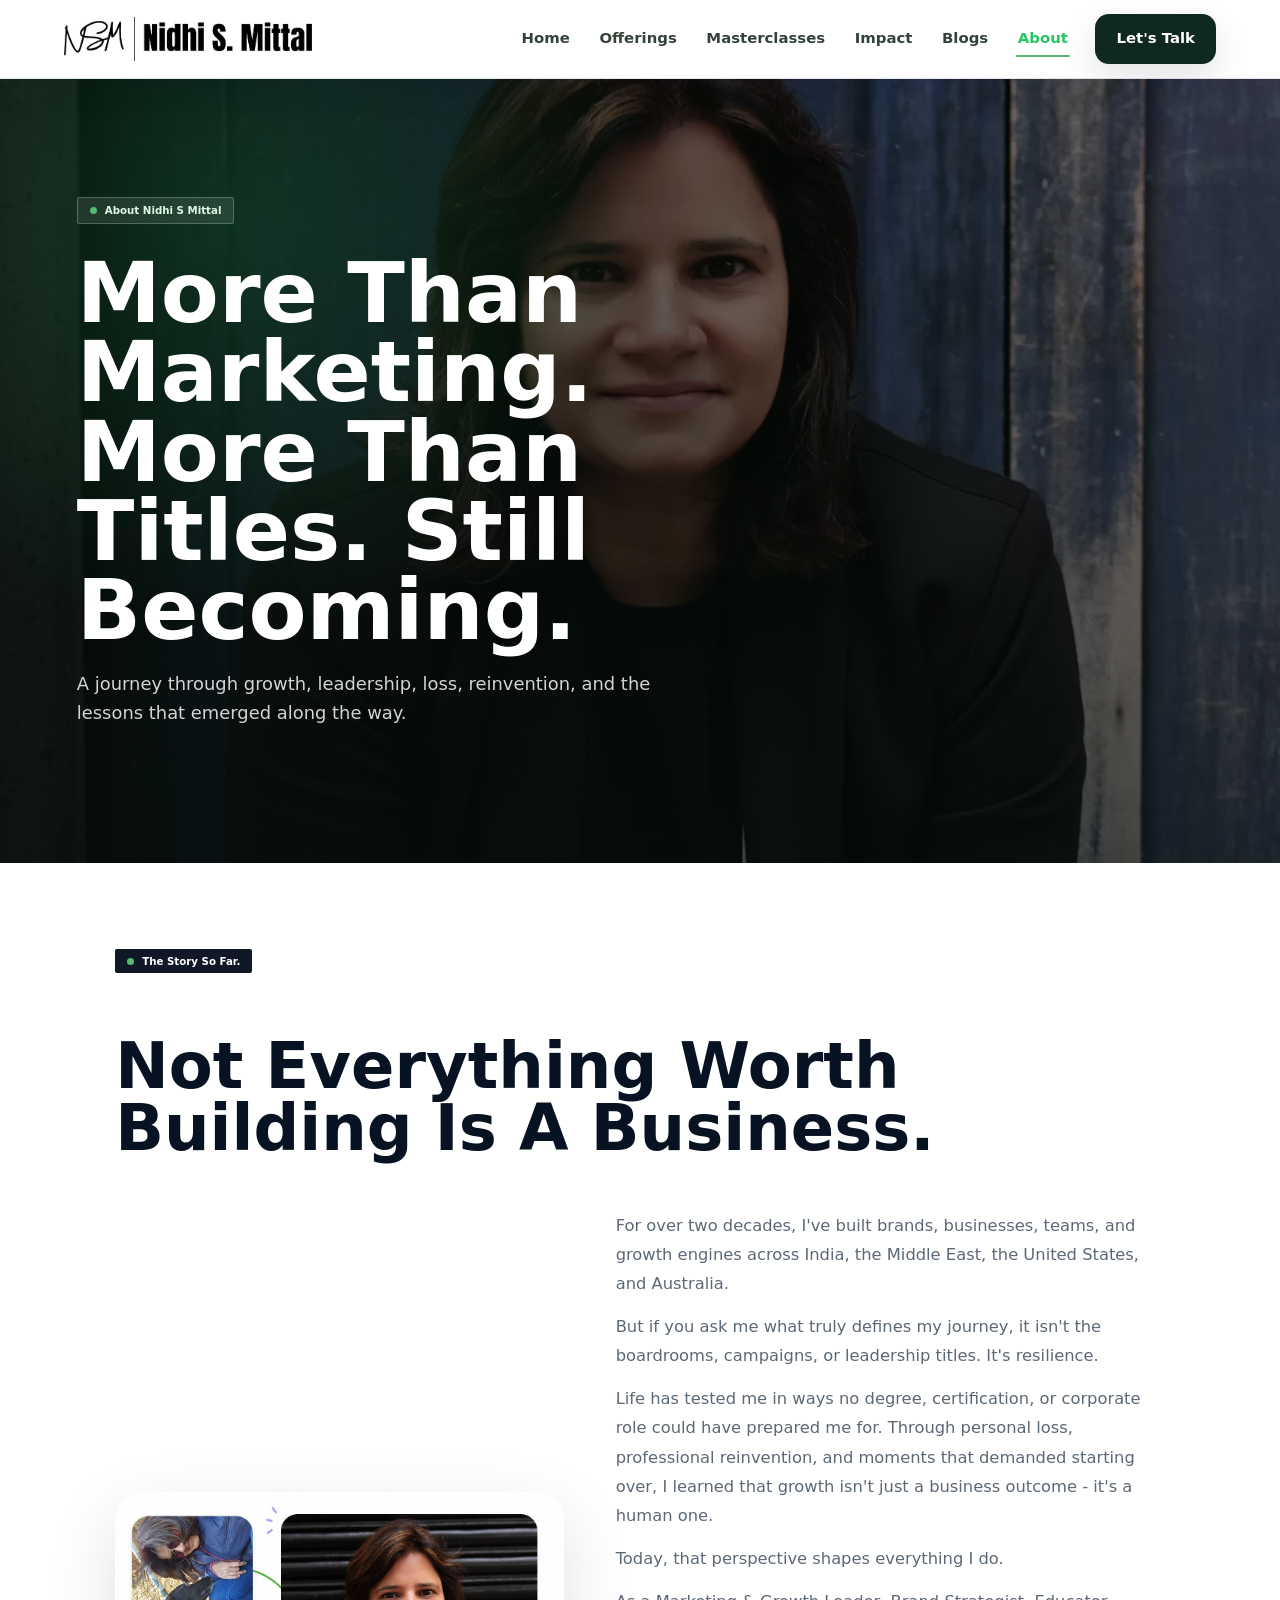
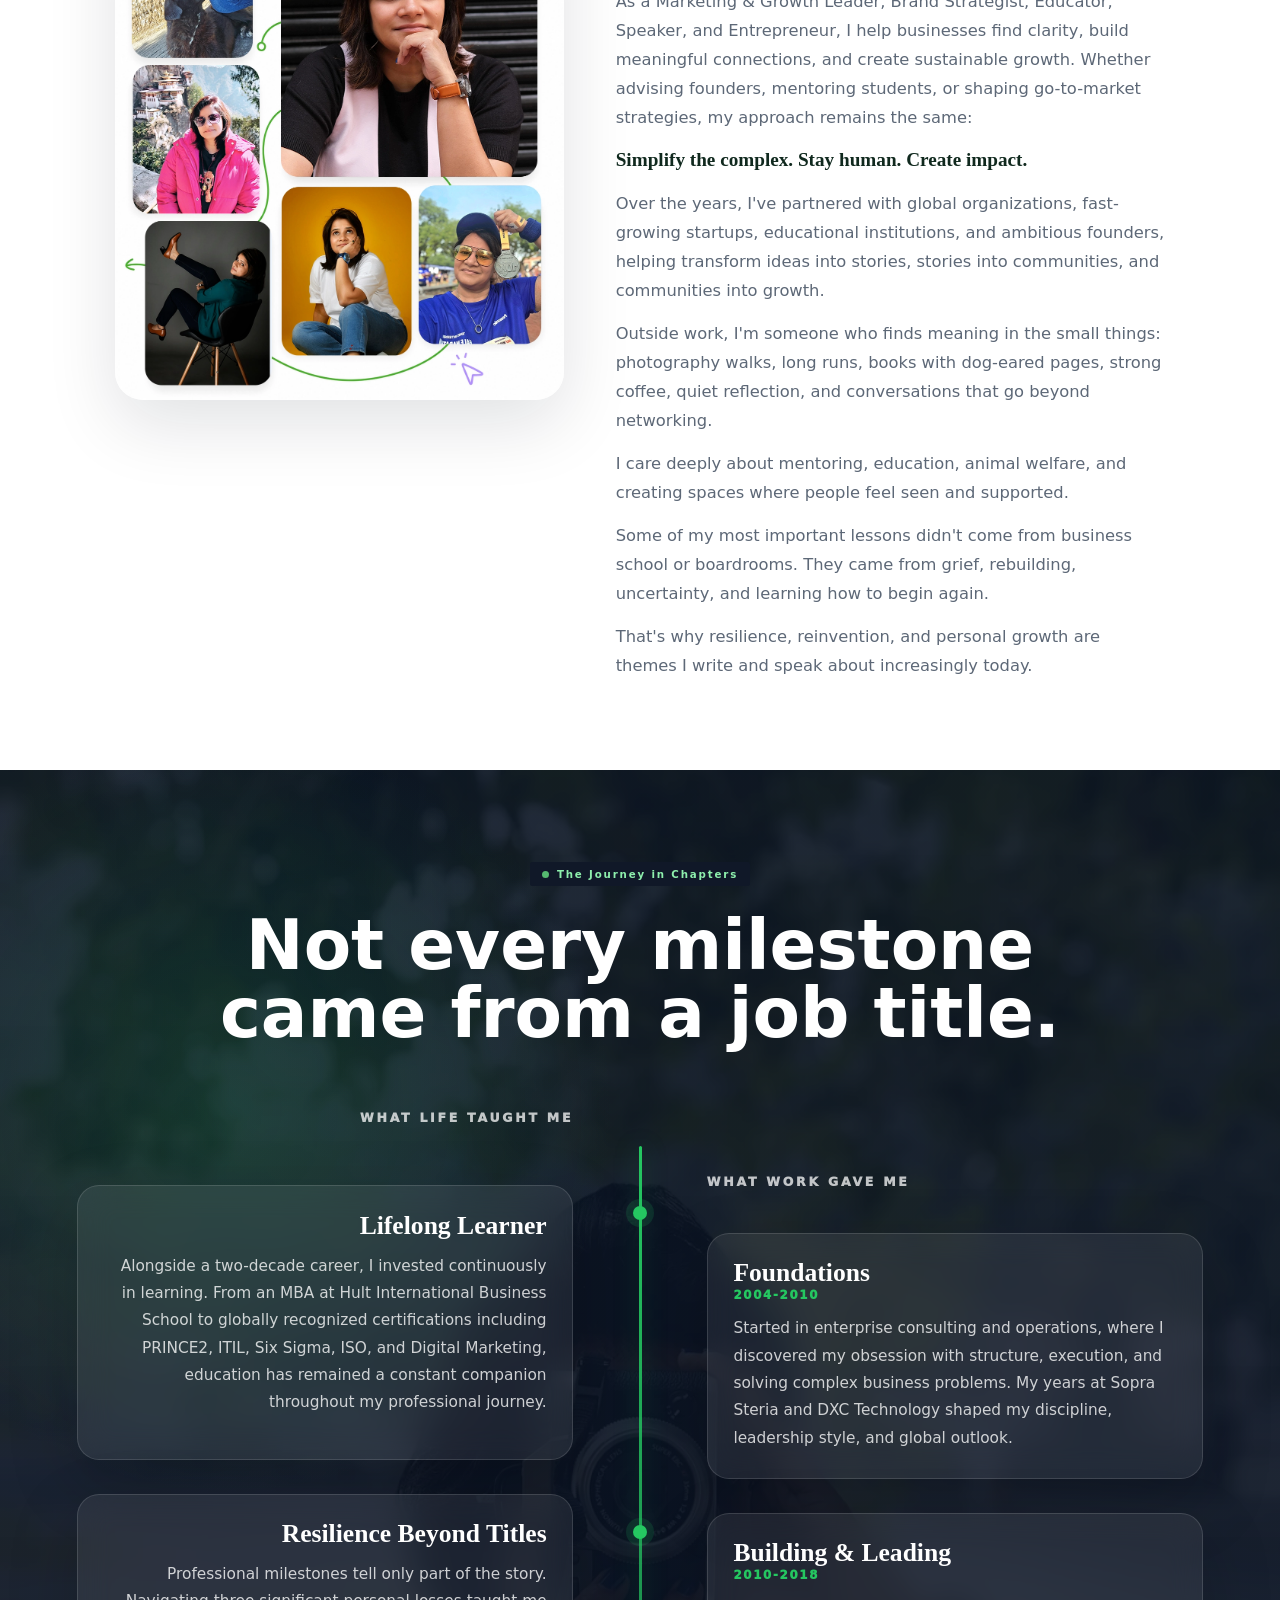
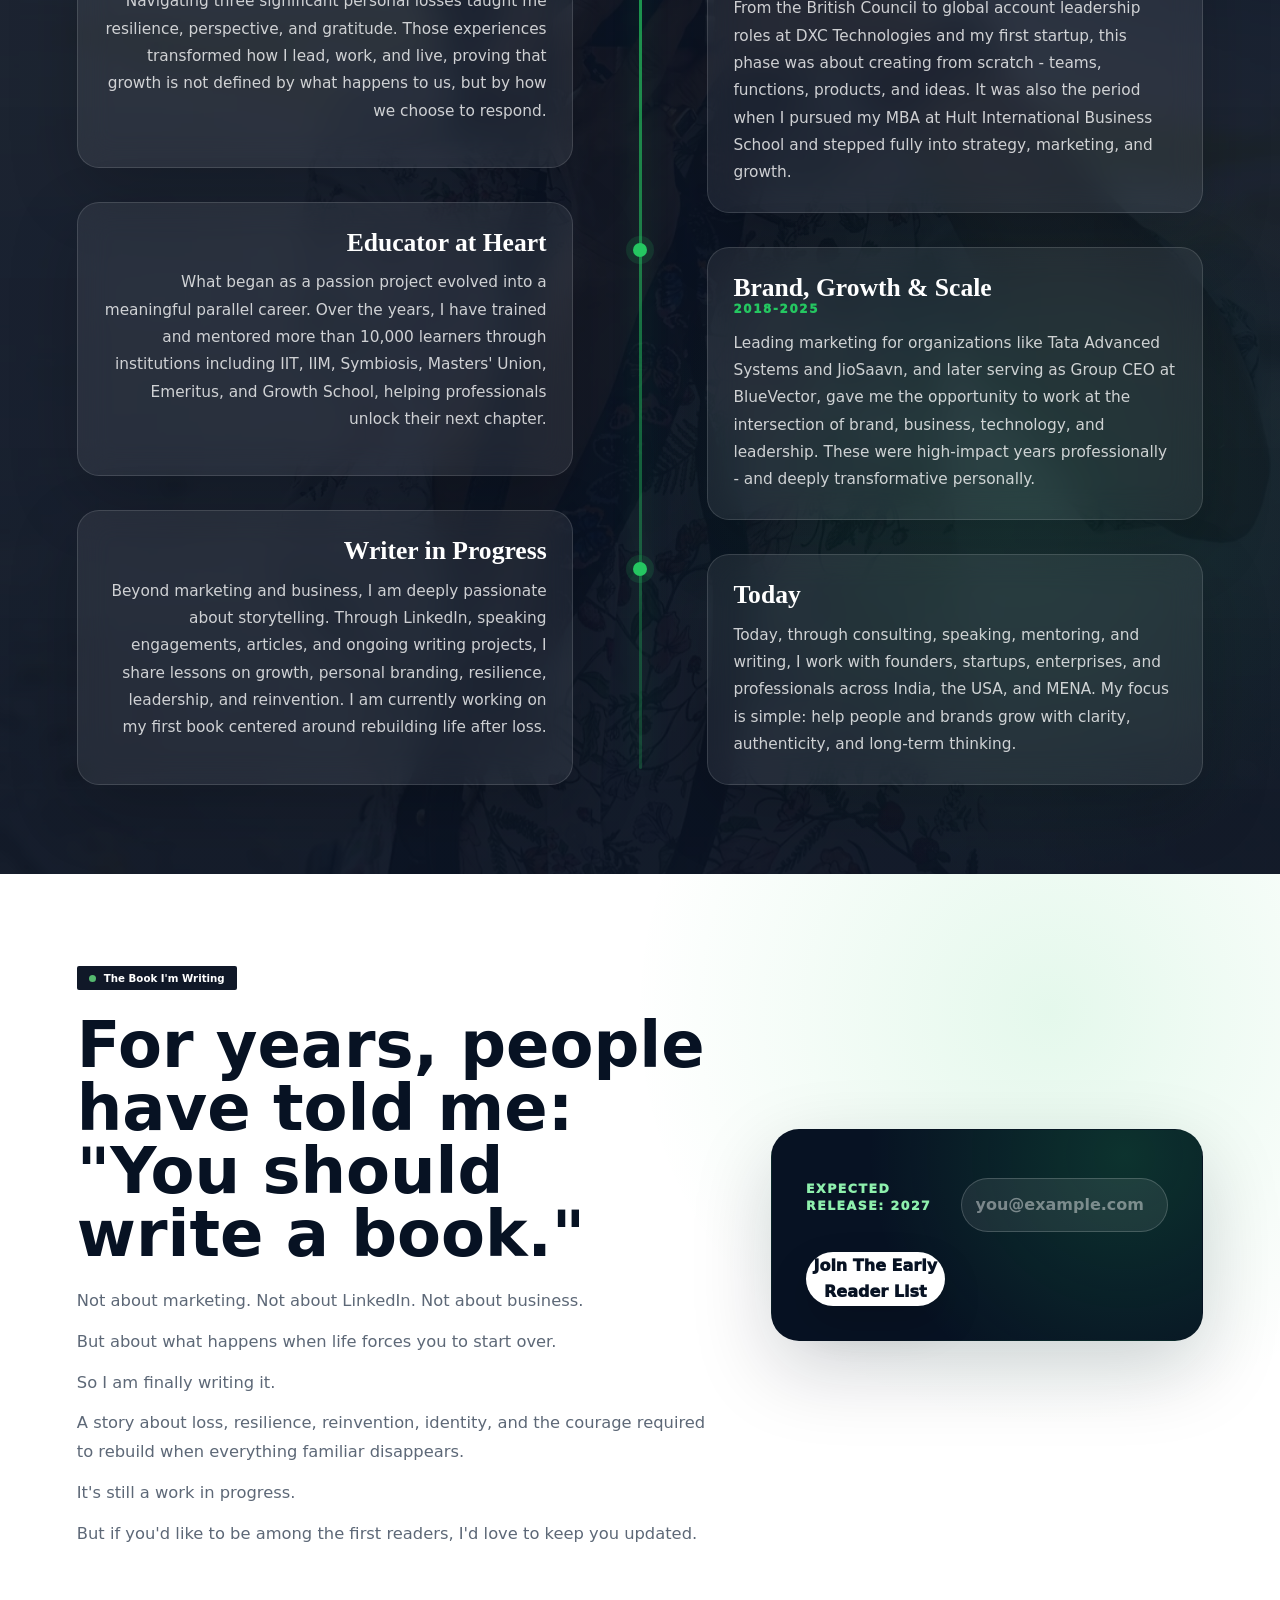
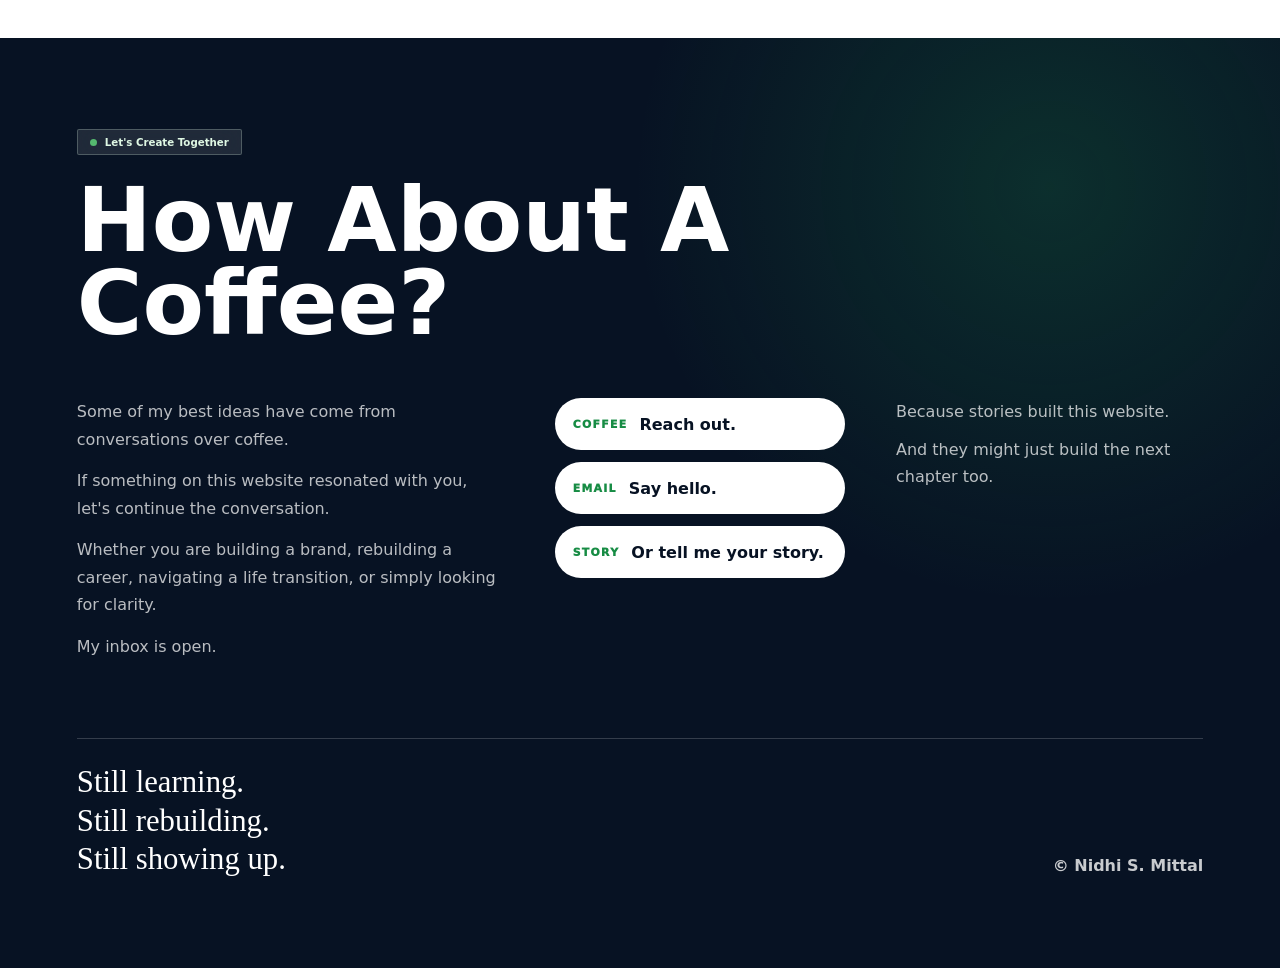
==== commit 5303bac3: "Add files via upload" ====
--- a/about/index.html
+++ b/about/index.html
@@ -8,7 +8,7 @@
       name="description"
       content="Meet Nidhi S Mittal: GTM strategist, marketing leader, educator, speaker, and personal brand consultant."
     />
-    <link rel="stylesheet" href="../styles.min.css?v=perf-2" />
+    <link rel="stylesheet" href="../styles.css?v=mobile-optimised" />
   </head>
   <body class="about-page">
     <header class="site-header" data-header>
@@ -25,7 +25,7 @@
         <a href="../index.html#impact">Impact</a>
         <a href="../blogs.html">Blogs</a>
         <a href="./" aria-current="page">About</a>
-        <a class="nav-cta" href="../agency.html#work-with-us">Let's Talk</a>
+        <a class="nav-cta" href="../index.html#contact-form">Let's Talk</a>
       </nav>
     </header>
 
@@ -34,81 +34,215 @@
         <div class="about-hero-media" aria-hidden="true"></div>
         <div class="about-hero-content">
           <p class="eyebrow">About Nidhi S Mittal</p>
-          <h1>The strategist behind the story.</h1>
-          <p>GTM builder, marketing leader, educator, speaker, and personal brand consultant.</p>
+          <h1>More Than Marketing. More Than Titles. Still Becoming.</h1>
+          <p>A journey through growth, leadership, loss, reinvention, and the lessons that emerged along the way.</p>
         </div>
       </section>
 
       <section class="about-intro section">
-        <p class="section-kicker">From ordered notebooks to operating systems</p>
+        <p class="section-kicker">The Story So Far.</p>
         <h2>
-          I help ambitious people and businesses turn clarity into visible, executable growth.
+          Not Everything Worth Building Is A Business.
         </h2>
+        <figure class="about-intro-image">
+          <img decoding="async" src="../assets/about-story-collage.webp" alt="A personal collage of Nidhi S Mittal across travel, work, fitness, and everyday moments" loading="lazy" />
+        </figure>
         <div class="about-intro-copy">
           <p>
-            Remember that kid in school who was overly organised for no reason? That was me. Fast
-            forward through 20+ years, an MBA from a Top-100 US B-School, and building marketing
-            functions across four continents, and that obsession has become the operating system
-            behind my work.
-          </p>
-          <p>
-            I specialise in GTM strategies that do not sit in polished decks waiting for permission.
-            I have scaled businesses, built marketing functions from the ground up, and generated
-            measurable growth across cybersecurity, streaming, startups, global enterprises, and
-            education. Strategy only works when it is built to execute.
-          </p>
-        </div>
-      </section>
-
-      <section class="about-tools section" aria-label="Tools and expertise">
-        <div class="about-tools-copy">
-          <p class="section-kicker">Tools / Expertise</p>
-          <h2>Frameworks, rooms, and systems that move from thinking to action.</h2>
-          <p>
-            My work spans GTM strategy, personal brand architecture, visibility systems, leadership
-            messaging, workshops, and institution-led learning. The thread is simple: make the sharp
-            thing practical, repeatable, and commercially useful.
-          </p>
-          <div class="about-expertise-list">
-            <span>GTM Strategy</span>
-            <span>Brand Positioning</span>
-            <span>Executive Storytelling</span>
-            <span>Workshops & Keynotes</span>
-            <span>Learning Design</span>
-            <span>Market Clarity</span>
-          </div>
-        </div>
-        <div class="about-image-grid" aria-label="Nidhi S Mittal at work">
-          <img decoding="async" src="../assets/moment-boardroom.webp" alt="Nidhi S Mittal in a boardroom workshop" loading="lazy" />
-          <img decoding="async" src="../assets/moment-masters-union.webp" alt="Nidhi S Mittal leading a business school session" loading="lazy" />
-          <img decoding="async" src="../assets/moment-panel.webp" alt="Nidhi S Mittal speaking on a panel" loading="lazy" />
-          <img decoding="async" src="../assets/moment-certified-group.webp" alt="Workshop participants with Nidhi S Mittal" loading="lazy" />
-        </div>
+            For over two decades, I've built brands, businesses, teams, and growth engines across
+            India, the Middle East, the United States, and Australia.
+          </p>
+          <p>
+            But if you ask me what truly defines my journey, it isn't the boardrooms, campaigns, or
+            leadership titles. It's resilience.
+          </p>
+          <p>
+            Life has tested me in ways no degree, certification, or corporate role could have
+            prepared me for. Through personal loss, professional reinvention, and moments that
+            demanded starting over, I learned that growth isn't just a business outcome - it's a
+            human one.
+          </p>
+          <p>Today, that perspective shapes everything I do.</p>
+          <p>
+            As a Marketing &amp; Growth Leader, Brand Strategist, Educator, Speaker, and Entrepreneur,
+            I help businesses find clarity, build meaningful connections, and create sustainable
+            growth. Whether advising founders, mentoring students, or shaping go-to-market
+            strategies, my approach remains the same:
+          </p>
+          <p><strong>Simplify the complex. Stay human. Create impact.</strong></p>
+          <p>
+            Over the years, I've partnered with global organizations, fast-growing startups,
+            educational institutions, and ambitious founders, helping transform ideas into stories,
+            stories into communities, and communities into growth.
+          </p>
+          <p>
+            Outside work, I'm someone who finds meaning in the small things: photography walks, long
+            runs, books with dog-eared pages, strong coffee, quiet reflection, and conversations that
+            go beyond networking.
+          </p>
+          <p>
+            I care deeply about mentoring, education, animal welfare, and creating spaces where
+            people feel seen and supported.
+          </p>
+          <p>
+            Some of my most important lessons didn't come from business school or boardrooms. They
+            came from grief, rebuilding, uncertainty, and learning how to begin again.
+          </p>
+          <p>
+            That's why resilience, reinvention, and personal growth are themes I write and speak
+            about increasingly today.
+          </p>
+        </div>
+      </section>
+
+      <section class="about-journey" aria-labelledby="journey-title">
+        <div class="about-journey-heading">
+          <p class="section-kicker">The Journey in Chapters</p>
+          <h2 id="journey-title">Not every milestone came from a job title.</h2>
+        </div>
+        <div class="journey-timeline">
+          <div class="journey-column journey-life">
+            <h3>What Life Taught Me</h3>
+            <article class="journey-card">
+              <span>Lifelong Learner</span>
+              <p>
+                Alongside a two-decade career, I invested continuously in learning. From an MBA at
+                Hult International Business School to globally recognized certifications including
+                PRINCE2, ITIL, Six Sigma, ISO, and Digital Marketing, education has remained a
+                constant companion throughout my professional journey.
+              </p>
+            </article>
+            <article class="journey-card">
+              <span>Resilience Beyond Titles</span>
+              <p>
+                Professional milestones tell only part of the story. Navigating three significant
+                personal losses taught me resilience, perspective, and gratitude. Those experiences
+                transformed how I lead, work, and live, proving that growth is not defined by what
+                happens to us, but by how we choose to respond.
+              </p>
+            </article>
+            <article class="journey-card">
+              <span>Educator at Heart</span>
+              <p>
+                What began as a passion project evolved into a meaningful parallel career. Over the
+                years, I have trained and mentored more than 10,000 learners through institutions
+                including IIT, IIM, Symbiosis, Masters' Union, Emeritus, and Growth School, helping
+                professionals unlock their next chapter.
+              </p>
+            </article>
+            <article class="journey-card">
+              <span>Writer in Progress</span>
+              <p>
+                Beyond marketing and business, I am deeply passionate about storytelling. Through
+                LinkedIn, speaking engagements, articles, and ongoing writing projects, I share
+                lessons on growth, personal branding, resilience, leadership, and reinvention. I am
+                currently working on my first book centered around rebuilding life after loss.
+              </p>
+            </article>
+          </div>
+          <div class="journey-axis" aria-hidden="true">
+            <span></span><span></span><span></span><span></span>
+          </div>
+          <div class="journey-column journey-work">
+            <h3>What Work Gave Me</h3>
+            <article class="journey-card">
+              <span>Foundations <small>2004-2010</small></span>
+              <p>
+                Started in enterprise consulting and operations, where I discovered my obsession
+                with structure, execution, and solving complex business problems. My years at Sopra
+                Steria and DXC Technology shaped my discipline, leadership style, and global outlook.
+              </p>
+            </article>
+            <article class="journey-card">
+              <span>Building &amp; Leading <small>2010-2018</small></span>
+              <p>
+                From the British Council to global account leadership roles at DXC Technologies and
+                my first startup, this phase was about creating from scratch - teams, functions,
+                products, and ideas. It was also the period when I pursued my MBA at Hult
+                International Business School and stepped fully into strategy, marketing, and growth.
+              </p>
+            </article>
+            <article class="journey-card">
+              <span>Brand, Growth &amp; Scale <small>2018-2025</small></span>
+              <p>
+                Leading marketing for organizations like Tata Advanced Systems and JioSaavn, and
+                later serving as Group CEO at BlueVector, gave me the opportunity to work at the
+                intersection of brand, business, technology, and leadership. These were high-impact
+                years professionally - and deeply transformative personally.
+              </p>
+            </article>
+            <article class="journey-card">
+              <span>Today</span>
+              <p>
+                Today, through consulting, speaking, mentoring, and writing, I work with founders,
+                startups, enterprises, and professionals across India, the USA, and MENA. My focus is
+                simple: help people and brands grow with clarity, authenticity, and long-term thinking.
+              </p>
+            </article>
+          </div>
+        </div>
+      </section>
+
+      <section class="about-book" aria-labelledby="book-title">
+        <div class="about-book-copy">
+          <p class="section-kicker">The Book I'm Writing</p>
+          <h2 id="book-title">For years, people have told me: "You should write a book."</h2>
+          <div class="about-book-text">
+            <p>Not about marketing. Not about LinkedIn. Not about business.</p>
+            <p>But about what happens when life forces you to start over.</p>
+            <p>So I am finally writing it.</p>
+            <p>
+              A story about loss, resilience, reinvention, identity, and the courage required to
+              rebuild when everything familiar disappears.
+            </p>
+            <p>It's still a work in progress.</p>
+            <p>
+              But if you'd like to be among the first readers, I'd love to keep you updated.
+            </p>
+          </div>
+        </div>
+        <form class="early-reader-form footer-newsletter" action="mailto:reach@nidhimittal.com" method="post" enctype="text/plain" data-newsletter-subject="Early reader list" data-newsletter-body="Please add this email to the early reader list for the book">
+          <span>Expected Release: 2027</span>
+          <label>
+            <span>Email address</span>
+            <input type="email" name="email" placeholder="you@example.com" required />
+          </label>
+          <button type="submit">Join The Early Reader List</button>
+        </form>
       </section>
 
       <section class="about-cta" id="contact">
         <div class="about-cta-heading">
-          <p class="eyebrow">Ready when you are</p>
-          <h2>Let's Create Together</h2>
+          <p class="eyebrow">Let's Create Together</p>
+          <h2>How About A Coffee?</h2>
         </div>
         <div class="about-cta-grid">
           <div class="about-contact-card">
-            <p>Have a project, program, keynote, or brand challenge in mind? Get in touch.</p>
-            <a class="button primary" href="mailto:reach@nidhimittal.com?subject=Let's%20Create%20Together">Contact</a>
-          </div>
-          <address>
-            <a href="mailto:reach@nidhimittal.com">reach@nidhimittal.com</a>
-            <span>New Delhi NCR, India</span>
-          </address>
-          <nav aria-label="About footer links">
-            <a href="mailto:reach@nidhimittal.com?subject=Accessibility%20Statement">Accessibility Statement</a>
-            <a href="../admin.html">Blog Admin</a>
-            <a href="../index.html">Back to Home</a>
-          </nav>
+            <p>Some of my best ideas have come from conversations over coffee.</p>
+            <p>If something on this website resonated with you, let's continue the conversation.</p>
+            <p>
+              Whether you are building a brand, rebuilding a career, navigating a life transition,
+              or simply looking for clarity.
+            </p>
+            <p>My inbox is open.</p>
+          </div>
+          <div class="about-coffee-actions">
+            <a href="mailto:reach@nidhimittal.com?subject=Reach%20out">Reach out.</a>
+            <a href="mailto:reach@nidhimittal.com?subject=Hello">Say hello.</a>
+            <a href="mailto:reach@nidhimittal.com?subject=My%20story">Or tell me your story.</a>
+          </div>
+          <div class="about-cta-note">
+            <p>Because stories built this website.</p>
+            <p>And they might just build the next chapter too.</p>
+          </div>
+        </div>
+        <div class="about-footer-close">
+          <p>Still learning.<br />Still rebuilding.<br />Still showing up.</p>
+          <span>&copy; Nidhi S. Mittal</span>
         </div>
       </section>
     </main>
 
-    <script src="../script.min.js?v=perf-2"></script>
+    <script src="../script.js?v=mobile-optimised"></script>
   </body>
 </html>
--- a/styles.css
+++ b/styles.css
@@ -0,0 +1,9959 @@
+:root {
+  --green-950: #0b271d;
+  --green-900: #123728;
+  --green-800: #164734;
+  --green-700: #1e5b43;
+  --green-500: #4f8b65;
+  --green-100: #e7f1e9;
+  --sage: #f3f7f0;
+  --white: #ffffff;
+  --ink: #13231c;
+  --muted: #63736b;
+  --line: #dce8df;
+  --gold: #b69b5f;
+  --shadow: 0 24px 70px rgba(11, 39, 29, 0.13);
+  --radius: 8px;
+}
+
+* {
+  box-sizing: border-box;
+}
+
+[hidden] {
+  display: none !important;
+}
+
+html {
+  scroll-behavior: smooth;
+}
+
+body {
+  margin: 0;
+  font-family:
+    Inter, ui-sans-serif, system-ui, -apple-system, BlinkMacSystemFont, "Segoe UI",
+    sans-serif;
+  color: var(--ink);
+  background: var(--white);
+  line-height: 1.6;
+}
+
+img,
+svg {
+  max-width: 100%;
+}
+
+a {
+  color: inherit;
+  text-decoration: none;
+}
+
+button,
+input,
+select,
+textarea {
+  font: inherit;
+}
+
+.site-header {
+  position: sticky;
+  top: 0;
+  z-index: 20;
+  display: flex;
+  align-items: center;
+  justify-content: space-between;
+  min-height: 76px;
+  padding: 14px clamp(20px, 5vw, 64px);
+  background: rgba(255, 255, 255, 0.86);
+  border-bottom: 1px solid rgba(220, 232, 223, 0.8);
+  backdrop-filter: blur(18px);
+}
+
+.brand-mark {
+  display: inline-flex;
+  align-items: center;
+  width: 172px;
+  min-width: 172px;
+}
+
+.brand-mark img {
+  display: block;
+  width: 100%;
+  height: auto;
+}
+
+.site-nav {
+  display: flex;
+  align-items: center;
+  gap: 24px;
+  color: var(--green-900);
+  font-size: 0.95rem;
+  font-weight: 650;
+}
+
+.site-nav a {
+  padding: 8px 0;
+}
+
+.site-nav a[aria-current="page"] {
+  color: var(--green-500);
+}
+
+.nav-cta {
+  padding: 10px 16px !important;
+  color: var(--white);
+  background: var(--green-800);
+  border-radius: var(--radius);
+}
+
+.menu-toggle {
+  display: none;
+  width: 42px;
+  height: 42px;
+  border: 1px solid var(--line);
+  background: var(--white);
+  border-radius: var(--radius);
+}
+
+.menu-toggle span {
+  display: block;
+  width: 18px;
+  height: 2px;
+  margin: 4px auto;
+  background: var(--green-900);
+}
+
+.full-bleed {
+  position: relative;
+  min-height: calc(100vh - 76px);
+  overflow: hidden;
+}
+
+.hero {
+  display: grid;
+  align-items: center;
+  padding: clamp(72px, 10vw, 128px) clamp(20px, 6vw, 80px);
+  color: var(--white);
+}
+
+.hero-media {
+  position: absolute;
+  inset: 0;
+  z-index: -2;
+  background:
+    linear-gradient(90deg, rgba(11, 39, 29, 0.94), rgba(18, 55, 40, 0.7), rgba(18, 55, 40, 0.22)),
+    url("assets/hero-nidhi-cover.webp") center/cover;
+}
+
+.hero-media::after {
+  content: "";
+  position: absolute;
+  inset: 0;
+  background-image:
+    linear-gradient(rgba(255, 255, 255, 0.06) 1px, transparent 1px),
+    linear-gradient(90deg, rgba(255, 255, 255, 0.06) 1px, transparent 1px);
+  background-size: 70px 70px;
+  mask-image: linear-gradient(90deg, rgba(0, 0, 0, 0.8), transparent);
+}
+
+.hero-content {
+  width: min(780px, 100%);
+}
+
+.eyebrow,
+.section-kicker {
+  display: inline-flex;
+  color: var(--green-500);
+  text-transform: uppercase;
+  letter-spacing: 0.12em;
+  font-size: 0.76rem;
+  font-weight: 800;
+}
+
+.hero .eyebrow {
+  color: #cde5d1;
+}
+
+h1,
+h2,
+h3,
+p {
+  margin-top: 0;
+}
+
+h1,
+h2,
+h3 {
+  line-height: 1.05;
+  letter-spacing: 0;
+  color: var(--green-950);
+}
+
+.hero h1 {
+  max-width: 820px;
+  margin: 18px 0 22px;
+  color: var(--white);
+  font-size: clamp(3rem, 7vw, 7rem);
+}
+
+.hero-copy {
+  max-width: 680px;
+  color: #e6f1e8;
+  font-size: clamp(1.08rem, 2vw, 1.35rem);
+}
+
+.hero-actions,
+.button-row {
+  display: flex;
+  flex-wrap: wrap;
+  gap: 12px;
+  margin-top: 28px;
+}
+
+.button {
+  display: inline-flex;
+  align-items: center;
+  justify-content: center;
+  min-height: 46px;
+  padding: 12px 18px;
+  border: 1px solid transparent;
+  border-radius: var(--radius);
+  font-weight: 800;
+  cursor: pointer;
+  transition: transform 180ms ease, background 180ms ease, border-color 180ms ease;
+}
+
+.button:hover {
+  transform: translateY(-2px);
+}
+
+.button.primary {
+  color: var(--white);
+  background: var(--green-800);
+}
+
+.hero .button.primary {
+  background: #dfeedd;
+  color: var(--green-950);
+}
+
+.button.secondary {
+  color: var(--green-900);
+  background: var(--white);
+  border-color: var(--line);
+}
+
+.hero .button.secondary {
+  color: var(--white);
+  background: rgba(255, 255, 255, 0.08);
+  border-color: rgba(255, 255, 255, 0.36);
+}
+
+.hero-card {
+  position: absolute;
+  right: clamp(20px, 6vw, 80px);
+  bottom: clamp(20px, 6vw, 70px);
+  width: min(320px, calc(100% - 40px));
+  padding: 22px;
+  color: var(--green-950);
+  background: rgba(255, 255, 255, 0.9);
+  border: 1px solid rgba(255, 255, 255, 0.72);
+  border-radius: var(--radius);
+  box-shadow: var(--shadow);
+}
+
+.nsm-lockup {
+  display: flex;
+  gap: 6px;
+  font-size: 2.8rem;
+  font-weight: 900;
+  letter-spacing: 0;
+}
+
+.highlight-s {
+  color: var(--green-500);
+  font-family: Georgia, serif;
+}
+
+.hero-card p {
+  margin: 8px 0 4px;
+  font-weight: 800;
+}
+
+.hero-card small {
+  color: var(--muted);
+}
+
+.section {
+  padding: clamp(70px, 9vw, 118px) clamp(20px, 6vw, 80px);
+}
+
+.muted {
+  background: var(--sage);
+}
+
+.two-column {
+  display: grid;
+  grid-template-columns: minmax(0, 0.9fr) minmax(0, 1.1fr);
+  gap: clamp(32px, 6vw, 86px);
+  align-items: start;
+}
+
+.section h2,
+.page-hero h1 {
+  margin: 12px 0 0;
+  font-size: clamp(2.2rem, 4.8vw, 4.7rem);
+}
+
+.rich-copy {
+  color: #31483d;
+  font-size: 1.08rem;
+}
+
+.section-heading {
+  width: min(870px, 100%);
+  margin-bottom: 36px;
+}
+
+.section-heading.compact {
+  width: min(760px, 100%);
+}
+
+.section-heading p {
+  color: var(--muted);
+  font-size: 1.08rem;
+}
+
+.pillar-grid,
+.audience-grid,
+.blog-grid,
+.experience-grid,
+.format-grid {
+  display: grid;
+  grid-template-columns: repeat(4, minmax(0, 1fr));
+  gap: 16px;
+}
+
+.pillar,
+.blog-card,
+.experience-grid article,
+.format-grid article,
+.article-card {
+  padding: 24px;
+  background: var(--white);
+  border: 1px solid var(--line);
+  border-radius: var(--radius);
+  box-shadow: 0 10px 32px rgba(11, 39, 29, 0.05);
+}
+
+.pillar span,
+.service-row span {
+  color: var(--gold);
+  font-weight: 900;
+}
+
+.pillar h3,
+.experience-grid h3,
+.blog-card h3 {
+  margin: 18px 0 10px;
+  font-size: 1.35rem;
+}
+
+.pillar p,
+.blog-card p,
+.experience-grid p,
+.article-card p,
+.format-grid p,
+.service-row p,
+.service-row li {
+  color: var(--muted);
+}
+
+.audience-grid {
+  grid-template-columns: repeat(3, minmax(0, 1fr));
+}
+
+.audience-card {
+  min-height: 142px;
+  padding: 20px;
+  text-align: left;
+  color: var(--green-950);
+  background: var(--white);
+  border: 1px solid var(--line);
+  border-radius: var(--radius);
+  cursor: pointer;
+}
+
+.audience-card strong,
+.audience-card span {
+  display: block;
+}
+
+.audience-card span {
+  margin-top: 10px;
+  color: var(--muted);
+}
+
+.audience-card.active {
+  color: var(--white);
+  background: var(--green-800);
+  border-color: var(--green-800);
+}
+
+.audience-card.active span {
+  color: #dcece1;
+}
+
+.audience-detail {
+  margin-top: 20px;
+  padding: 28px;
+  color: var(--white);
+  background: var(--green-950);
+  border-radius: var(--radius);
+}
+
+.audience-detail h3 {
+  margin: 10px 0 0;
+  color: var(--white);
+  font-size: clamp(1.5rem, 3vw, 2.5rem);
+}
+
+.workshop-section {
+  background: linear-gradient(180deg, var(--white), var(--sage));
+}
+
+.workshop-panel {
+  display: grid;
+  grid-template-columns: minmax(0, 0.9fr) minmax(0, 1.1fr);
+  gap: 34px;
+  padding: clamp(28px, 5vw, 54px);
+  background: var(--green-950);
+  border-radius: var(--radius);
+  box-shadow: var(--shadow);
+}
+
+.workshop-panel h2,
+.workshop-panel h3,
+.workshop-panel p,
+.workshop-panel li,
+.workshop-panel blockquote {
+  color: var(--white);
+}
+
+.workshop-panel blockquote {
+  margin: 28px 0 0;
+  padding-left: 18px;
+  border-left: 4px solid var(--gold);
+  font-size: 1.55rem;
+  font-family: Georgia, serif;
+}
+
+.learn-list ul {
+  padding-left: 20px;
+}
+
+.format-tabs {
+  display: flex;
+  flex-wrap: wrap;
+  gap: 10px;
+  margin-top: 22px;
+}
+
+.format-tab,
+.filter,
+.text-link {
+  border: 1px solid var(--line);
+  color: var(--green-900);
+  background: var(--white);
+  border-radius: var(--radius);
+  cursor: pointer;
+  font-weight: 800;
+}
+
+.format-tab,
+.filter {
+  padding: 10px 15px;
+}
+
+.format-tab.active,
+.filter.active {
+  color: var(--white);
+  background: var(--green-800);
+  border-color: var(--green-800);
+}
+
+.format-copy {
+  display: flex;
+  gap: 16px;
+  margin-top: 14px;
+  padding: 18px;
+  background: var(--white);
+  border: 1px solid var(--line);
+  border-radius: var(--radius);
+}
+
+.proof-stack p {
+  margin: 0 0 12px;
+  padding: 18px;
+  background: var(--white);
+  border-left: 4px solid var(--green-500);
+  border-radius: var(--radius);
+  box-shadow: 0 10px 28px rgba(11, 39, 29, 0.05);
+}
+
+.founder-section {
+  display: grid;
+  grid-template-columns: minmax(280px, 0.85fr) minmax(0, 1.15fr);
+  gap: clamp(32px, 6vw, 80px);
+  align-items: center;
+}
+
+.founder-image {
+  min-height: 620px;
+  margin: 0;
+  overflow: hidden;
+  background: var(--green-100);
+  border-radius: var(--radius);
+  box-shadow: var(--shadow);
+}
+
+.founder-image img {
+  display: block;
+  width: 100%;
+  height: 620px;
+  object-fit: cover;
+  object-position: center 28%;
+}
+
+.founder-image figcaption {
+  padding: 18px 20px;
+  color: var(--ink);
+  background: #ffffff;
+  border-top: 1px solid rgba(10, 18, 35, 0.1);
+  font-size: 0.86rem;
+  font-weight: 900;
+  letter-spacing: 0.08em;
+  line-height: 1.45;
+  text-align: center;
+  text-transform: uppercase;
+}
+
+.founder-copy p {
+  color: var(--muted);
+  font-size: 1.05rem;
+}
+
+.founder-copy {
+  min-width: 0;
+}
+
+.founder-more-content {
+  margin-top: 0;
+}
+
+.founder-more-toggle {
+  display: inline-flex;
+  align-items: center;
+  justify-content: center;
+  min-height: 40px;
+  margin-top: 4px;
+  padding: 10px 18px;
+  color: var(--green-900);
+  background: #eaf7ee;
+  border: 1px solid rgba(37, 199, 97, 0.24);
+  border-radius: 999px;
+  font-size: 0.78rem;
+  font-weight: 900;
+  letter-spacing: 0.08em;
+  text-transform: uppercase;
+  cursor: pointer;
+  transition: transform 180ms ease, background 180ms ease, border-color 180ms ease;
+}
+
+.founder-more-toggle:hover {
+  background: #ddf4e4;
+  border-color: rgba(37, 199, 97, 0.42);
+  transform: translateY(-2px);
+}
+
+.stat-grid {
+  display: grid;
+  grid-template-columns: repeat(2, minmax(0, 1fr));
+  gap: 12px;
+  margin-top: 26px;
+}
+
+.stat-grid span {
+  padding: 18px;
+  background: var(--sage);
+  border: 1px solid var(--line);
+  border-radius: var(--radius);
+}
+
+.stat-grid strong {
+  display: block;
+  color: var(--green-800);
+  font-size: 1.55rem;
+}
+
+.founder-work-logos {
+  display: grid;
+  grid-template-columns: repeat(auto-fit, minmax(118px, 1fr));
+  gap: 12px;
+  margin-top: 22px;
+}
+
+.founder-work-logos span {
+  display: grid;
+  place-items: center;
+  width: 100%;
+  min-height: 68px;
+  aspect-ratio: 2.2 / 1;
+  padding: 10px 12px;
+  background: #ffffff;
+  border: 1px solid var(--line);
+  border-radius: 12px;
+  box-shadow: 0 10px 24px rgba(7, 18, 35, 0.05);
+}
+
+.founder-work-logos img {
+  display: block;
+  width: 100%;
+  max-width: 104px;
+  max-height: 36px;
+  object-fit: contain;
+}
+
+.founder-work-logos .wide img {
+  max-width: 112px;
+  max-height: 34px;
+}
+
+.founder-work-logos .square img {
+  max-width: 42px;
+  max-height: 38px;
+}
+
+@media (max-width: 760px) {
+  .founder-work-logos {
+    grid-template-columns: repeat(2, minmax(0, 1fr));
+  }
+}
+
+@media (max-width: 420px) {
+  .founder-work-logos {
+    gap: 10px;
+  }
+}
+
+.logo-strip {
+  display: flex;
+  flex-wrap: wrap;
+  gap: 12px;
+}
+
+.logo-strip span {
+  flex: 1 1 120px;
+  display: grid;
+  place-items: center;
+  min-height: 76px;
+  color: var(--green-900);
+  background: var(--sage);
+  border: 1px solid var(--line);
+  border-radius: var(--radius);
+  font-weight: 900;
+}
+
+.testimonial-marquee {
+  overflow: hidden;
+  margin-top: 24px;
+  border: 1px solid var(--line);
+  border-radius: var(--radius);
+}
+
+.testimonial-track {
+  display: flex;
+  width: max-content;
+  animation: marquee 26s linear infinite;
+}
+
+.testimonial-track blockquote {
+  width: min(520px, 86vw);
+  margin: 0;
+  padding: 24px;
+  color: var(--green-950);
+  border-right: 1px solid var(--line);
+}
+
+.testimonial-track cite {
+  display: block;
+  margin-top: 10px;
+  color: var(--muted);
+  font-style: normal;
+}
+
+@keyframes marquee {
+  from {
+    transform: translateX(0);
+  }
+  to {
+    transform: translateX(-50%);
+  }
+}
+
+.experience-grid {
+  grid-template-columns: repeat(3, minmax(0, 1fr));
+}
+
+.experience-grid article span {
+  font-size: 1.7rem;
+}
+
+.center-action {
+  display: flex;
+  justify-content: center;
+  margin-top: 26px;
+}
+
+.community-cta,
+.writer-corner {
+  display: flex;
+  align-items: center;
+  justify-content: space-between;
+  gap: 28px;
+  background: var(--green-950);
+  color: var(--white);
+}
+
+.community-cta h2,
+.community-cta p,
+.writer-corner h2,
+.writer-corner p {
+  color: var(--white);
+}
+
+.blog-grid {
+  grid-template-columns: repeat(3, minmax(0, 1fr));
+}
+
+.blog-card span,
+.article-card span {
+  color: var(--green-500);
+  font-size: 0.78rem;
+  font-weight: 900;
+  text-transform: uppercase;
+  letter-spacing: 0.08em;
+}
+
+.site-footer {
+  padding: 54px clamp(20px, 6vw, 80px) 28px;
+  color: #dcece1;
+  background: var(--green-950);
+}
+
+.footer-newsletter {
+  display: grid;
+  grid-template-columns: 0.8fr 1.2fr;
+  gap: 24px;
+  align-items: center;
+  margin-bottom: 42px;
+  padding-bottom: 36px;
+  border-bottom: 1px solid rgba(255, 255, 255, 0.18);
+}
+
+.footer-newsletter h2 {
+  color: var(--white);
+  font-size: clamp(2rem, 4vw, 3.8rem);
+}
+
+form {
+  display: grid;
+  gap: 12px;
+}
+
+input,
+select,
+textarea {
+  width: 100%;
+  min-height: 48px;
+  padding: 12px 14px;
+  color: var(--green-950);
+  background: var(--white);
+  border: 1px solid var(--line);
+  border-radius: var(--radius);
+}
+
+textarea {
+  min-height: 140px;
+  resize: vertical;
+}
+
+.footer-grid {
+  display: grid;
+  grid-template-columns: 1.4fr repeat(3, 1fr);
+  gap: 32px;
+}
+
+.footer-grid h3,
+.footer-grid strong {
+  color: var(--white);
+}
+
+.footer-grid a,
+.footer-grid p {
+  display: block;
+  margin-bottom: 9px;
+  color: #dcece1;
+}
+
+.footer-brand {
+  display: inline-flex;
+  padding: 8px 10px;
+  background: var(--white);
+  border-radius: var(--radius);
+}
+
+.footer-bottom {
+  display: flex;
+  justify-content: space-between;
+  gap: 18px;
+  margin-top: 38px;
+  padding-top: 20px;
+  border-top: 1px solid rgba(255, 255, 255, 0.18);
+  color: #bed4c5;
+  font-size: 0.9rem;
+}
+
+.page-hero {
+  min-height: 68vh;
+  display: grid;
+  align-items: end;
+  padding: clamp(90px, 12vw, 150px) clamp(20px, 6vw, 80px) clamp(54px, 8vw, 90px);
+  background:
+    linear-gradient(90deg, rgba(11, 39, 29, 0.92), rgba(11, 39, 29, 0.5)),
+    url("assets/strategy-team-session.webp") center/cover;
+}
+
+.blogs-hero {
+  background:
+    linear-gradient(90deg, rgba(11, 39, 29, 0.92), rgba(11, 39, 29, 0.52)),
+    url("assets/person-author.webp") center/cover;
+}
+
+.page-hero > div {
+  width: min(960px, 100%);
+}
+
+.page-hero h1,
+.page-hero p {
+  color: var(--white);
+}
+
+.page-hero p:not(.eyebrow) {
+  max-width: 760px;
+  font-size: 1.16rem;
+}
+
+.service-stack {
+  display: grid;
+  gap: 18px;
+}
+
+.service-row {
+  display: grid;
+  grid-template-columns: minmax(220px, 0.8fr) minmax(0, 1.2fr);
+  gap: 28px;
+  padding: 28px;
+  border: 1px solid var(--line);
+  border-radius: var(--radius);
+}
+
+.service-row h3 {
+  margin-top: 10px;
+  font-size: clamp(1.6rem, 3vw, 2.4rem);
+}
+
+.format-grid {
+  grid-template-columns: repeat(4, minmax(0, 1fr));
+}
+
+.recommendation-slider {
+  position: relative;
+  min-height: 270px;
+  overflow: hidden;
+  background: var(--sage);
+  border: 1px solid var(--line);
+  border-radius: var(--radius);
+}
+
+.recommendation {
+  position: absolute;
+  inset: 0;
+  display: grid;
+  align-content: center;
+  padding: clamp(24px, 5vw, 54px);
+  opacity: 0;
+  transform: translateX(20px);
+  transition: opacity 240ms ease, transform 240ms ease;
+}
+
+.recommendation.active {
+  opacity: 1;
+  transform: translateX(0);
+}
+
+.recommendation p {
+  max-width: 900px;
+  font-size: clamp(1.3rem, 3vw, 2.3rem);
+  line-height: 1.22;
+  color: var(--green-950);
+  font-family: Georgia, serif;
+}
+
+.recommendation strong,
+.recommendation span {
+  display: block;
+}
+
+.recommendation span {
+  color: var(--muted);
+}
+
+.slider-controls {
+  position: absolute;
+  right: 18px;
+  bottom: 18px;
+  display: flex;
+  gap: 8px;
+}
+
+.slider-controls button {
+  width: 42px;
+  aspect-ratio: 1;
+  border: 1px solid var(--line);
+  color: var(--green-900);
+  background: var(--white);
+  border-radius: 50%;
+  cursor: pointer;
+  font-size: 1.6rem;
+}
+
+.contact-panel {
+  display: grid;
+  grid-template-columns: minmax(0, 0.85fr) minmax(0, 1.15fr);
+  gap: 34px;
+}
+
+.contact-form {
+  padding: 26px;
+  background: var(--sage);
+  border: 1px solid var(--line);
+  border-radius: var(--radius);
+}
+
+.contact-form label {
+  display: grid;
+  gap: 7px;
+  color: var(--green-900);
+  font-weight: 800;
+}
+
+.blog-controls {
+  padding-bottom: 0;
+}
+
+.writer-blog-section {
+  max-width: 920px;
+  padding-bottom: 18px;
+  text-align: center;
+}
+
+.writer-blog-section h2 {
+  margin: 12px 0 12px;
+  color: var(--ink);
+  font-size: clamp(2.25rem, 5vw, 4.8rem);
+  line-height: 0.95;
+  letter-spacing: -0.045em;
+}
+
+.writer-blog-section p {
+  max-width: 680px;
+  margin: 0 auto;
+  color: var(--muted);
+  font-size: 1.05rem;
+  line-height: 1.75;
+}
+
+.filter-row {
+  display: flex;
+  flex-wrap: wrap;
+  gap: 10px;
+}
+
+.article-list {
+  display: grid;
+  gap: 18px;
+}
+
+.article-card {
+  padding: clamp(24px, 4vw, 42px);
+}
+
+.article-card h2 {
+  margin: 10px 0 14px;
+  font-size: clamp(1.8rem, 3.6vw, 3.2rem);
+}
+
+.text-link {
+  padding: 10px 0;
+  border: 0;
+  border-bottom: 2px solid var(--green-500);
+  border-radius: 0;
+}
+
+.article-more {
+  display: none;
+  margin-top: 18px;
+}
+
+.article-card.expanded .article-more {
+  display: block;
+}
+
+.article-card.hidden {
+  display: none;
+}
+
+.reveal {
+  opacity: 0;
+  transform: translateY(18px);
+  transition: opacity 500ms ease, transform 500ms ease;
+}
+
+.reveal.is-visible {
+  opacity: 1;
+  transform: translateY(0);
+}
+
+@media (max-width: 980px) {
+  .site-nav {
+    position: fixed;
+    inset: 76px 14px auto;
+    display: none;
+    flex-direction: column;
+    align-items: stretch;
+    padding: 18px;
+    background: var(--white);
+    border: 1px solid var(--line);
+    border-radius: var(--radius);
+    box-shadow: var(--shadow);
+  }
+
+  .site-nav.open {
+    display: flex;
+  }
+
+  .menu-toggle {
+    display: block;
+  }
+
+  .hero-card {
+    position: static;
+    margin-top: 42px;
+  }
+
+  .two-column,
+  .workshop-panel,
+  .founder-section,
+  .service-row,
+  .contact-panel,
+  .footer-newsletter {
+    grid-template-columns: 1fr;
+  }
+
+  .pillar-grid,
+  .audience-grid,
+  .blog-grid,
+  .experience-grid,
+  .format-grid,
+  .footer-grid {
+    grid-template-columns: repeat(2, minmax(0, 1fr));
+  }
+
+  .founder-image {
+    min-height: 440px;
+  }
+
+  .founder-image img {
+    height: 440px;
+  }
+}
+
+@media (max-width: 640px) {
+  .hero h1 {
+    font-size: clamp(2.7rem, 15vw, 4.4rem);
+  }
+
+  .section h2,
+  .page-hero h1 {
+    font-size: clamp(2rem, 11vw, 3.2rem);
+  }
+
+  .pillar-grid,
+  .audience-grid,
+  .blog-grid,
+  .experience-grid,
+  .format-grid,
+  .footer-grid,
+  .stat-grid {
+    grid-template-columns: 1fr;
+  }
+
+  .community-cta,
+  .writer-corner {
+    align-items: flex-start;
+    flex-direction: column;
+  }
+
+  .footer-bottom,
+  .format-copy {
+    flex-direction: column;
+  }
+
+  .button {
+    width: 100%;
+  }
+
+  .hero-actions,
+  .button-row {
+    width: 100%;
+  }
+}
+
+/* Sattori reference theme */
+:root {
+  --green-950: #071223;
+  --green-900: #0b1426;
+  --green-800: #22b84a;
+  --green-700: #18a840;
+  --green-500: #25c85a;
+  --green-100: #e9fbef;
+  --sage: #effbf3;
+  --ink: #0b1426;
+  --muted: #63707f;
+  --line: #cfd9d4;
+  --gold: #25c85a;
+  --shadow: 10px 12px 0 rgba(34, 184, 74, 0.92);
+  --radius: 22px;
+}
+
+body {
+  background:
+    radial-gradient(circle at 7% 26%, rgba(255, 220, 72, 0.18), transparent 95px),
+    radial-gradient(circle at 93% 18%, rgba(37, 200, 90, 0.12), transparent 150px),
+    radial-gradient(circle at 88% 70%, rgba(37, 200, 90, 0.12), transparent 190px),
+    #fff;
+}
+
+.site-header {
+  min-height: 58px;
+  padding: 8px clamp(18px, 7vw, 110px);
+  background: rgba(255, 255, 255, 0.94);
+  border-bottom: 1px solid #e8eee9;
+}
+
+.brand-mark {
+  width: 118px;
+  min-width: 118px;
+}
+
+.site-nav {
+  gap: 22px;
+  color: var(--ink);
+  font-size: 0.86rem;
+  font-weight: 750;
+  text-transform: none;
+}
+
+.quick-path {
+  display: grid;
+  grid-template-columns: repeat(2, minmax(0, 1fr));
+  gap: 18px;
+  padding: 0 clamp(20px, 9vw, 150px) clamp(48px, 7vw, 84px);
+  background: #fff;
+}
+
+.quick-path article,
+.masterclass-cards article {
+  padding: 26px;
+  background: #fff;
+  border: 4px solid var(--ink);
+  border-radius: 24px;
+  box-shadow: 8px 9px 0 var(--green-500);
+}
+
+.quick-path .dark {
+  color: #fff;
+  background: var(--ink);
+}
+
+.quick-path span,
+.masterclass-cards span {
+  display: inline-flex;
+  padding: 7px 10px;
+  color: #fff;
+  background: var(--green-500);
+  border-radius: 999px;
+  font-size: 0.68rem;
+  font-weight: 950;
+}
+
+.quick-path h3,
+.masterclass-cards h3 {
+  margin: 16px 0 10px;
+  font-size: clamp(1.4rem, 2.5vw, 2.2rem);
+}
+
+.quick-path .dark h3,
+.quick-path .dark p {
+  color: #fff;
+}
+
+.logo-ticker {
+  display: grid;
+  grid-template-columns: repeat(6, minmax(0, 1fr));
+  gap: 12px;
+  padding: 24px clamp(20px, 9vw, 150px) 58px;
+  color: var(--muted);
+  background: #fff;
+  border-bottom: 1px solid #e8eee9;
+}
+
+.logo-ticker span {
+  display: grid;
+  place-items: center;
+  min-height: 96px;
+  padding: 12px;
+  text-align: center;
+  font-weight: 900;
+  background: #fff;
+  border: 1px solid #e8eee9;
+  border-radius: 14px;
+}
+
+.logo-ticker img {
+  display: block;
+  max-width: 150px;
+  max-height: 58px;
+  object-fit: contain;
+}
+
+.logo-ticker strong {
+  display: block;
+  margin-top: 8px;
+  color: var(--muted);
+  font-size: 0.72rem;
+  line-height: 1.1;
+}
+
+.masterclass-cards {
+  display: grid;
+  grid-template-columns: repeat(3, minmax(0, 1fr));
+  gap: 16px;
+  margin: 0 0 28px;
+}
+
+.nav-cta,
+.button.primary {
+  color: #fff;
+  background: var(--green-500);
+  border: 2px solid var(--ink);
+  box-shadow: 4px 5px 0 var(--ink);
+}
+
+.button.secondary {
+  color: var(--ink);
+  background: #fff;
+  border: 2px solid var(--ink);
+  box-shadow: 4px 5px 0 var(--green-500);
+}
+
+.button {
+  min-height: 42px;
+  padding: 11px 18px;
+  border-radius: 3px;
+  font-size: 0.92rem;
+  text-transform: none;
+  letter-spacing: 0;
+}
+
+.button:hover {
+  transform: translate(-1px, -2px);
+}
+
+.hero {
+  min-height: calc(100vh - 58px);
+  grid-template-columns: minmax(0, 1fr) minmax(280px, 430px);
+  gap: clamp(30px, 6vw, 86px);
+  align-items: center;
+  padding: clamp(58px, 9vw, 110px) clamp(20px, 9vw, 150px) clamp(60px, 8vw, 96px);
+  color: var(--ink);
+}
+
+.hero-media {
+  background:
+    radial-gradient(circle at 72% 28%, rgba(37, 200, 90, 0.18), transparent 230px),
+    radial-gradient(circle at 5% 70%, rgba(255, 221, 88, 0.16), transparent 130px),
+    #fff;
+}
+
+.hero-media::after {
+  display: none;
+}
+
+.hero-content {
+  width: min(640px, 100%);
+}
+
+.eyebrow,
+.section-kicker {
+  align-items: center;
+  gap: 8px;
+  width: fit-content;
+  padding: 7px 12px;
+  color: #fff;
+  background: var(--ink);
+  border-radius: 2px;
+  font-size: 0.64rem;
+  line-height: 1;
+  letter-spacing: 0;
+  text-transform: none;
+}
+
+.eyebrow::before,
+.section-kicker::before {
+  content: "";
+  width: 7px;
+  aspect-ratio: 1;
+  background: var(--green-500);
+  border-radius: 50%;
+}
+
+.hero .eyebrow {
+  color: #fff;
+}
+
+h1,
+h2,
+h3 {
+  color: var(--ink);
+  font-weight: 850;
+  letter-spacing: 0;
+  text-transform: none;
+}
+
+p {
+  font-size: clamp(1rem, 0.4vw + 0.92rem, 1.12rem);
+  line-height: 1.65;
+}
+
+.hero h1 {
+  max-width: 620px;
+  margin: 18px 0 18px;
+  color: var(--ink);
+  font-size: clamp(3.4rem, 7vw, 6.4rem);
+  line-height: 0.96;
+}
+
+.hero h1 span,
+.section h2 em,
+.page-hero h1 span {
+  display: inline-block;
+  color: var(--green-500);
+  font-style: italic;
+}
+
+.hero-copy {
+  max-width: 560px;
+  color: var(--muted);
+  font-size: clamp(1.08rem, 0.7vw + 0.95rem, 1.28rem);
+  line-height: 1.58;
+}
+
+.hero .button.primary {
+  color: #fff;
+  background: var(--ink);
+}
+
+.hero .button.secondary {
+  color: var(--ink);
+  background: #fff;
+  border-color: var(--ink);
+}
+
+.hero-card {
+  position: relative;
+  right: auto;
+  bottom: auto;
+  width: min(420px, 100%);
+  min-height: 520px;
+  justify-self: end;
+  align-self: center;
+  padding: 0;
+  overflow: hidden;
+  color: #fff;
+  background:
+    radial-gradient(circle at 52% 35%, rgba(255, 255, 255, 0.95) 0 8%, rgba(37, 200, 90, 0.46) 9% 17%, transparent 18%),
+    radial-gradient(circle at 52% 35%, rgba(37, 200, 90, 0.32), transparent 42%),
+    linear-gradient(135deg, #fff 0 31%, #eafbf0 31% 47%, #25c85a 47% 49%, #071223 49% 100%);
+  border: 6px solid var(--ink);
+  border-radius: 24px;
+  box-shadow: var(--shadow);
+}
+
+.hero-card::before {
+  content: "BRAND AWAKENING";
+  position: absolute;
+  left: 18px;
+  bottom: 76px;
+  padding: 8px 12px;
+  color: #fff;
+  background: var(--green-500);
+  border-radius: 2px;
+  font-size: 0.64rem;
+  font-weight: 950;
+  letter-spacing: 0.02em;
+}
+
+.hero-card::after {
+  content: "CLARITY OVER NOISE";
+  position: absolute;
+  right: 20px;
+  top: 22px;
+  width: min-content;
+  color: var(--ink);
+  font-size: clamp(2.8rem, 5vw, 4.7rem);
+  font-weight: 950;
+  line-height: 0.88;
+  text-transform: uppercase;
+}
+
+.nsm-lockup {
+  position: absolute;
+  left: 18px;
+  bottom: 24px;
+  max-width: 270px;
+  font-size: 2.15rem;
+  line-height: 1;
+  text-transform: uppercase;
+}
+
+.awakening-copy span,
+.highlight-s {
+  color: var(--green-500);
+  font-family: inherit;
+}
+
+.hero-card p,
+.hero-card small {
+  display: none;
+}
+
+.section {
+  padding: clamp(66px, 9vw, 124px) clamp(20px, 9vw, 150px);
+}
+
+.intro-section,
+.trust-section,
+.insights-preview {
+  background: #fff;
+}
+
+.muted,
+.workshop-section,
+.experiences-section,
+.blog-controls {
+  background: var(--sage);
+}
+
+.section h2,
+.page-hero h1 {
+  font-size: clamp(2.1rem, 4.2vw, 4.3rem);
+  line-height: 1.04;
+}
+
+.rich-copy,
+.founder-copy p,
+.section-heading p {
+  color: var(--muted);
+  line-height: 1.65;
+}
+
+.pillar,
+.blog-card,
+.experience-grid article,
+.format-grid article,
+.article-card,
+.audience-card,
+.format-copy,
+.proof-stack p,
+.service-row,
+.contact-form,
+.recommendation-slider {
+  border: 3px solid var(--ink);
+  border-radius: var(--radius);
+  box-shadow: 7px 8px 0 var(--green-500);
+}
+
+.pillar,
+.blog-card,
+.experience-grid article,
+.format-grid article,
+.article-card {
+  background: #fff;
+}
+
+.pillar:nth-child(even),
+.blog-card:nth-child(even),
+.experience-grid article:nth-child(even),
+.format-grid article:nth-child(even) {
+  color: #fff;
+  background: var(--ink);
+}
+
+.pillar:nth-child(even) h3,
+.pillar:nth-child(even) p,
+.blog-card:nth-child(even) h3,
+.blog-card:nth-child(even) p,
+.experience-grid article:nth-child(even) h3,
+.experience-grid article:nth-child(even) p,
+.format-grid article:nth-child(even) strong,
+.format-grid article:nth-child(even) p {
+  color: #fff;
+}
+
+.pillar span,
+.service-row span,
+.blog-card span,
+.article-card span {
+  color: var(--green-500);
+}
+
+.audience-card {
+  min-height: 150px;
+  background: #fff;
+  box-shadow: none;
+}
+
+.audience-card.active,
+.format-tab.active,
+.filter.active {
+  color: #fff;
+  background: var(--ink);
+  border-color: var(--ink);
+  box-shadow: 5px 6px 0 var(--green-500);
+}
+
+.audience-detail,
+.workshop-panel,
+.community-cta,
+.writer-corner,
+.site-footer {
+  background:
+    radial-gradient(circle at 92% 5%, rgba(37, 200, 90, 0.22), transparent 180px),
+    var(--ink);
+}
+
+.audience-detail,
+.workshop-panel {
+  border: 3px solid var(--ink);
+  box-shadow: 8px 9px 0 var(--green-500);
+}
+
+.workshop-panel blockquote {
+  color: #fff;
+  border-left-color: var(--green-500);
+}
+
+.format-tab,
+.filter {
+  border: 2px solid var(--ink);
+  border-radius: 3px;
+  color: var(--ink);
+  text-transform: uppercase;
+  font-size: 0.74rem;
+}
+
+.proof-stack p {
+  border-left: 0;
+}
+
+.founder-image {
+  min-height: 610px;
+  border: 5px solid var(--ink);
+  border-radius: 24px;
+  box-shadow: 10px 12px 0 var(--green-500);
+}
+
+.stat-grid span,
+.logo-strip span {
+  background: var(--green-100);
+  border: 2px solid #bcecca;
+  border-radius: 16px;
+}
+
+.testimonial-marquee {
+  border-block: 3px solid var(--ink);
+  border-inline: 0;
+  border-radius: 0;
+  background: #fff;
+}
+
+.testimonial-track blockquote {
+  border-right: 3px solid var(--ink);
+}
+
+.community-cta {
+  text-align: center;
+}
+
+.community-cta,
+.writer-corner {
+  border-radius: 0;
+}
+
+.site-footer {
+  color: #d7dee7;
+}
+
+.footer-brand {
+  width: 130px;
+  min-width: 130px;
+  padding: 7px 9px;
+}
+
+.footer-grid a,
+.footer-grid p,
+.footer-bottom {
+  color: #d7dee7;
+}
+
+.page-hero {
+  min-height: 74vh;
+  align-items: center;
+  background:
+    radial-gradient(circle at 72% 30%, rgba(37, 200, 90, 0.19), transparent 240px),
+    #fff;
+  border-bottom: 3px solid var(--ink);
+}
+
+.page-hero h1,
+.page-hero p {
+  color: var(--ink);
+}
+
+.page-hero .eyebrow {
+  color: #fff;
+}
+
+.service-row {
+  background: #fff;
+}
+
+.recommendation-slider {
+  background: #fff;
+}
+
+.recommendation p {
+  color: var(--ink);
+  font-family: inherit;
+  font-weight: 750;
+  text-transform: none;
+}
+
+.slider-controls button {
+  border: 2px solid var(--ink);
+  color: var(--ink);
+  background: var(--green-500);
+}
+
+.contact-panel {
+  background: #fff;
+}
+
+.contact-form {
+  background: var(--sage);
+}
+
+input,
+select,
+textarea {
+  border: 2px solid var(--ink);
+  border-radius: 7px;
+}
+
+.text-link {
+  color: var(--ink);
+  border-bottom: 3px solid var(--green-500);
+}
+
+@media (max-width: 980px) {
+  .brand-mark {
+    width: 112px;
+    min-width: 112px;
+  }
+
+  .hero {
+    grid-template-columns: 1fr;
+  }
+
+  .quick-path,
+  .masterclass-cards,
+  .logo-ticker {
+    grid-template-columns: repeat(2, minmax(0, 1fr));
+  }
+
+  .hero-card {
+    justify-self: start;
+    min-height: 440px;
+  }
+
+  .site-nav {
+    background: #fff;
+    border: 3px solid var(--ink);
+  }
+}
+
+@media (max-width: 640px) {
+  .site-header {
+    padding-inline: 16px;
+  }
+
+  .hero h1 {
+    font-size: clamp(3rem, 14vw, 4.4rem);
+  }
+
+  .hero-card {
+    width: 100%;
+    min-height: 390px;
+  }
+
+  .quick-path,
+  .masterclass-cards,
+  .logo-ticker {
+    grid-template-columns: 1fr;
+  }
+
+  .section h2,
+  .page-hero h1 {
+    font-size: clamp(2rem, 9vw, 3.1rem);
+  }
+}
+
+/* Header sizing */
+.site-header {
+  min-height: 100px;
+}
+
+.brand-mark {
+  width: 160px;
+  min-width: 160px;
+}
+
+@media (max-width: 980px) {
+  .site-nav {
+    inset: 100px 14px auto;
+  }
+}
+
+/* App-style homepage preview */
+.app-preview {
+  display: grid;
+  grid-template-rows: auto 1fr auto auto auto;
+  gap: 16px;
+  padding: 22px;
+  background:
+    radial-gradient(circle at 50% 38%, rgba(255, 255, 255, 0.98) 0 10%, rgba(37, 200, 90, 0.38) 11% 24%, transparent 25%),
+    radial-gradient(circle at 50% 38%, rgba(37, 200, 90, 0.25), transparent 44%),
+    linear-gradient(145deg, #ffffff 0 34%, #eafbf0 34% 52%, #25c85a 52% 54%, #071223 54% 100%);
+}
+
+.founder-hero-card {
+  padding: 0;
+  background: var(--green-100);
+}
+
+.founder-hero-card::before,
+.founder-hero-card::after {
+  display: none;
+}
+
+.founder-hero-card img {
+  display: block;
+  width: 100%;
+  height: 100%;
+  min-height: 520px;
+  object-fit: cover;
+  object-position: center 28%;
+}
+
+.founder-hero-label {
+  position: absolute;
+  left: 18px;
+  right: 18px;
+  bottom: 18px;
+  padding: 14px;
+  color: #fff;
+  background: var(--ink);
+  border: 2px solid var(--green-500);
+  border-radius: 12px;
+  box-shadow: 5px 6px 0 var(--green-500);
+}
+
+.founder-hero-label span,
+.founder-hero-label strong {
+  display: block;
+}
+
+.founder-hero-label span {
+  color: var(--green-500);
+  font-size: 0.68rem;
+  font-weight: 950;
+  text-transform: none;
+}
+
+.founder-hero-label strong {
+  margin-top: 4px;
+  font-size: 1.45rem;
+  line-height: 1;
+  text-transform: none;
+}
+
+.app-preview::after {
+  content: "";
+}
+
+.preview-top,
+.preview-score,
+.preview-modules,
+.clarity-orb,
+.app-preview .nsm-lockup {
+  position: relative;
+  z-index: 2;
+}
+
+.preview-top {
+  display: flex;
+  align-items: start;
+  justify-content: space-between;
+  gap: 14px;
+  color: var(--ink);
+}
+
+.preview-top span,
+.preview-score span {
+  padding: 7px 10px;
+  color: #fff;
+  background: var(--green-500);
+  border: 2px solid var(--ink);
+  border-radius: 999px;
+  font-size: 0.62rem;
+  font-weight: 950;
+  text-transform: uppercase;
+}
+
+.preview-top strong {
+  max-width: 150px;
+  font-size: 1.15rem;
+  line-height: 1;
+  text-align: right;
+  text-transform: uppercase;
+}
+
+.clarity-orb {
+  place-self: center;
+  width: min(190px, 50vw);
+  aspect-ratio: 1;
+  border: 3px solid var(--ink);
+  border-radius: 50%;
+  background:
+    radial-gradient(circle at 50% 50%, #fff 0 18%, #25c85a 19% 28%, #eafbf0 29% 45%, transparent 46%),
+    repeating-conic-gradient(from 0deg, rgba(7, 18, 35, 0.92) 0 8deg, transparent 8deg 18deg);
+  box-shadow: 0 0 0 14px rgba(37, 200, 90, 0.12);
+}
+
+.preview-score {
+  display: flex;
+  align-items: end;
+  justify-content: space-between;
+}
+
+.preview-score strong {
+  color: #fff;
+  font-size: 3.5rem;
+  line-height: 0.8;
+}
+
+.preview-modules {
+  display: grid;
+  grid-template-columns: repeat(2, minmax(0, 1fr));
+  gap: 8px;
+}
+
+.preview-modules span {
+  padding: 10px;
+  color: var(--ink);
+  background: #fff;
+  border: 2px solid var(--ink);
+  border-radius: 7px;
+  font-size: 0.68rem;
+  font-weight: 950;
+  text-transform: uppercase;
+}
+
+.app-preview .nsm-lockup {
+  left: auto;
+  bottom: auto;
+  color: #fff;
+}
+
+.impact-dashboard {
+  display: grid;
+  grid-template-columns: repeat(3, minmax(0, 1fr));
+  gap: 16px;
+  margin-bottom: 24px;
+}
+
+.impact-dashboard article {
+  padding: 24px;
+  color: var(--ink);
+  background: var(--green-100);
+  border: 3px solid var(--ink);
+  border-radius: var(--radius);
+  box-shadow: 7px 8px 0 var(--green-500);
+}
+
+.impact-dashboard strong {
+  display: block;
+  color: var(--green-500);
+  font-size: clamp(2.6rem, 5vw, 4.8rem);
+  line-height: 0.9;
+}
+
+.impact-dashboard span {
+  display: block;
+  margin-top: 12px;
+  color: var(--muted);
+}
+
+.admin-main {
+  min-height: calc(100vh - 86px);
+}
+
+.admin-hero {
+  min-height: 48vh;
+}
+
+.admin-footer {
+  display: flex;
+  flex-wrap: wrap;
+  align-items: center;
+  justify-content: center;
+  gap: 14px 18px;
+  min-height: 86px;
+  padding: 18px clamp(20px, 5vw, 64px);
+  color: var(--muted);
+  background: #fff;
+  border-top: 2px solid var(--line);
+}
+
+.admin-footer .footer-brand {
+  width: 112px;
+  min-width: 112px;
+}
+
+.admin-footer nav {
+  display: flex;
+  flex-wrap: wrap;
+  align-items: center;
+  justify-content: center;
+  gap: 12px 18px;
+}
+
+.admin-footer span {
+  color: var(--muted);
+  font-weight: 800;
+}
+
+.admin-footer a:not(.brand-mark) {
+  color: var(--ink);
+  font-weight: 800;
+  border-bottom: 2px solid var(--green-500);
+}
+
+.admin-login-section {
+  display: grid;
+  place-items: center;
+}
+
+.admin-login {
+  width: min(520px, 100%);
+  padding: clamp(24px, 4vw, 40px);
+  background: #fff;
+  border: 3px solid var(--ink);
+  border-radius: var(--radius);
+  box-shadow: 7px 8px 0 var(--green-500);
+}
+
+.admin-login h2 {
+  margin: 18px 0 20px;
+  font-size: clamp(1.8rem, 3vw, 2.8rem);
+  line-height: 1.05;
+}
+
+.admin-login label {
+  display: grid;
+  gap: 8px;
+  margin-bottom: 18px;
+  font-weight: 800;
+}
+
+.admin-login [data-login-message] {
+  min-height: 1.5em;
+  margin: 14px 0 0;
+  color: #b42318;
+}
+
+.admin-shell {
+  display: grid;
+  grid-template-columns: minmax(0, 1.05fr) minmax(320px, 0.95fr);
+  gap: clamp(24px, 4vw, 52px);
+  align-items: start;
+}
+
+.admin-editor,
+.admin-panel,
+.admin-post {
+  border: 3px solid var(--ink);
+  border-radius: var(--radius);
+  box-shadow: 7px 8px 0 var(--green-500);
+}
+
+.admin-editor,
+.admin-panel {
+  padding: clamp(22px, 3vw, 34px);
+  background: #fff;
+}
+
+.field-grid {
+  display: grid;
+  grid-template-columns: repeat(2, minmax(0, 1fr));
+  gap: 16px;
+}
+
+.admin-editor label {
+  display: grid;
+  gap: 8px;
+  margin-bottom: 16px;
+  color: var(--ink);
+  font-weight: 800;
+}
+
+.admin-editor label span {
+  font-size: 0.92rem;
+}
+
+.admin-editor textarea {
+  resize: vertical;
+}
+
+.admin-actions,
+.admin-post-actions {
+  display: flex;
+  flex-wrap: wrap;
+  gap: 12px;
+  align-items: center;
+}
+
+.admin-post-list {
+  display: grid;
+  gap: 18px;
+}
+
+.admin-post {
+  display: grid;
+  gap: 18px;
+  padding: 20px;
+  background: var(--sage);
+  box-shadow: 5px 6px 0 var(--green-500);
+}
+
+.admin-post span {
+  display: block;
+  margin-bottom: 8px;
+  color: var(--green-500);
+  font-size: 0.82rem;
+  font-weight: 850;
+}
+
+.admin-post h3 {
+  margin-bottom: 8px;
+  font-size: clamp(1.25rem, 1.4vw, 1.7rem);
+  line-height: 1.15;
+}
+
+.admin-post p,
+.admin-empty,
+[data-admin-message] {
+  color: var(--muted);
+}
+
+.danger-link {
+  color: #b42318;
+}
+
+.live-posts {
+  display: contents;
+}
+
+@media (max-width: 980px) {
+  .impact-dashboard {
+    grid-template-columns: repeat(2, minmax(0, 1fr));
+  }
+
+  .admin-shell,
+  .field-grid {
+    grid-template-columns: 1fr;
+  }
+}
+
+@media (max-width: 640px) {
+  .app-preview {
+    min-height: 500px;
+  }
+
+  .founder-hero-card img {
+    min-height: 500px;
+  }
+
+  .impact-dashboard {
+    grid-template-columns: 1fr;
+  }
+}
+
+/* Editorial homepage hero */
+body:has(.hero#home) .site-header {
+  position: fixed;
+  inset: 0 0 auto;
+  z-index: 40;
+  min-height: 104px;
+  padding: 16px clamp(26px, 7vw, 148px);
+  background: #ffffff;
+  border-bottom: 1px solid #e8eee9;
+  backdrop-filter: none;
+}
+
+body:has(.hero#home) .brand-mark {
+  width: 210px;
+  min-width: 210px;
+}
+
+body:has(.hero#home) .brand-mark img {
+  filter: none;
+}
+
+body:has(.hero#home) .site-nav {
+  gap: clamp(24px, 2.7vw, 44px);
+  color: #071223;
+  font-size: clamp(1rem, 1.1vw, 1.22rem);
+  font-weight: 900;
+  text-shadow: none;
+}
+
+body:has(.hero#home) .site-nav a[aria-current="page"] {
+  color: var(--green-500);
+}
+
+body:has(.hero#home) .nav-cta {
+  min-height: 64px;
+  padding: 18px 32px !important;
+  color: #ffffff;
+  background: var(--green-500);
+  border: 4px solid #071223;
+  border-radius: 999px;
+  box-shadow: 0 10px 0 #071223;
+  line-height: 1;
+}
+
+.hero#home {
+  min-height: 100vh;
+  display: flex;
+  align-items: flex-end;
+  isolation: isolate;
+  padding: clamp(140px, 18vh, 210px) clamp(24px, 3.8vw, 46px) clamp(34px, 7vh, 78px);
+  color: #ffffff;
+  background: #06293a;
+}
+
+.hero#home .hero-media {
+  z-index: 0;
+  background:
+    linear-gradient(90deg, rgba(2, 22, 34, 0.98) 0%, rgba(5, 48, 64, 0.86) 36%, rgba(5, 48, 64, 0.36) 66%, rgba(4, 21, 30, 0.68) 100%),
+    radial-gradient(circle at 56% 8%, rgba(255, 255, 255, 0.2), transparent 22rem),
+    linear-gradient(135deg, #042233, #085468 52%, #06141e);
+}
+
+.hero#home .hero-media::after {
+  display: block;
+  background:
+    linear-gradient(180deg, rgba(0, 0, 0, 0.04), rgba(0, 0, 0, 0.58)),
+    linear-gradient(90deg, rgba(0, 0, 0, 0.58), transparent 48%);
+  mask-image: none;
+}
+
+.hero#home .hero-content {
+  position: relative;
+  z-index: 2;
+  width: min(720px, 100%);
+}
+
+.hero#home .eyebrow,
+.hero#home .hero-copy,
+.hero#home .hero-actions {
+  display: none;
+}
+
+.hero#home h1 {
+  max-width: 540px;
+  margin: 0;
+  color: #ffffff;
+  font-family: Georgia, "Times New Roman", serif;
+  font-size: clamp(3.8rem, 8.5vw, 8.9rem);
+  font-weight: 800;
+  line-height: 0.82;
+  letter-spacing: 0;
+  text-shadow: 0 5px 26px rgba(0, 0, 0, 0.44);
+}
+
+.hero#home h1 span {
+  display: block;
+  color: #ffffff;
+  font-style: normal;
+}
+
+.hero#home .founder-hero-card {
+  position: absolute;
+  inset: 0;
+  z-index: 1;
+  width: 100%;
+  min-height: 100%;
+  border: 0;
+  border-radius: 0;
+  box-shadow: none;
+  background: transparent;
+}
+
+.hero#home .founder-hero-card img {
+  position: absolute;
+  right: clamp(0px, 4vw, 58px);
+  bottom: 0;
+  width: auto;
+  height: 100%;
+  min-height: 100vh;
+  max-width: none;
+  object-fit: contain;
+  object-position: center bottom;
+  filter: saturate(0.9) contrast(1.04) brightness(0.82);
+  mask-image: linear-gradient(90deg, transparent 0%, #000 20%, #000 100%);
+}
+
+.hero#home .founder-hero-card::before {
+  content: "";
+  display: block;
+  position: absolute;
+  inset: 0;
+  background:
+    linear-gradient(90deg, rgba(3, 21, 32, 0.98) 0%, rgba(5, 51, 67, 0.82) 24%, rgba(5, 51, 67, 0.22) 62%, rgba(4, 17, 25, 0.42) 100%),
+    linear-gradient(180deg, rgba(0, 0, 0, 0.18), rgba(0, 0, 0, 0.7));
+}
+
+.hero#home .founder-hero-card::after,
+.hero#home .founder-hero-label {
+  display: none;
+}
+
+.hero-aspect-slider {
+  position: absolute;
+  right: clamp(22px, 4vw, 58px);
+  bottom: clamp(34px, 7vh, 78px);
+  z-index: 3;
+  display: grid;
+  grid-template-columns: auto minmax(240px, 330px);
+  gap: 16px;
+  align-items: end;
+  color: #ffffff;
+}
+
+.awakening-emoji {
+  display: grid;
+  place-items: center;
+  width: clamp(72px, 8vw, 112px);
+  aspect-ratio: 1;
+  font-size: clamp(2.4rem, 4.6vw, 4.2rem);
+  line-height: 1;
+  background:
+    radial-gradient(circle at 32% 22%, rgba(255, 255, 255, 0.95), rgba(255, 255, 255, 0.08) 34%, transparent 68%),
+    rgba(255, 255, 255, 0.12);
+  border: 1px solid rgba(255, 255, 255, 0.32);
+  border-radius: 999px;
+  box-shadow: 0 24px 58px rgba(0, 0, 0, 0.32);
+  backdrop-filter: blur(18px);
+}
+
+.aspect-slides {
+  position: relative;
+  min-height: 218px;
+  overflow: hidden;
+  border: 1px solid rgba(255, 255, 255, 0.28);
+  border-radius: 22px;
+  background:
+    linear-gradient(145deg, rgba(255, 255, 255, 0.18), rgba(255, 255, 255, 0.06)),
+    rgba(5, 22, 31, 0.54);
+  box-shadow: 0 24px 72px rgba(0, 0, 0, 0.34);
+  backdrop-filter: blur(20px);
+}
+
+.aspect-slide {
+  position: absolute;
+  inset: 0;
+  display: grid;
+  align-content: end;
+  padding: 22px;
+  opacity: 0;
+  transform: translateX(34px);
+  transition: opacity 520ms ease, transform 520ms ease;
+}
+
+.aspect-slide.active {
+  opacity: 1;
+  transform: translateX(0);
+}
+
+.aspect-slide span {
+  width: fit-content;
+  margin-bottom: 12px;
+  padding: 7px 10px;
+  color: #06293a;
+  background: rgba(255, 255, 255, 0.86);
+  border-radius: 999px;
+  font-size: 0.68rem;
+  font-weight: 950;
+}
+
+.aspect-slide h2 {
+  margin-bottom: 10px;
+  color: #ffffff;
+  font-family: Georgia, "Times New Roman", serif;
+  font-size: clamp(1.35rem, 1.7vw, 1.9rem);
+  line-height: 1;
+}
+
+.aspect-slide p {
+  margin: 0;
+  color: rgba(255, 255, 255, 0.78);
+  font-size: 0.9rem;
+  line-height: 1.45;
+}
+
+.aspect-dots {
+  grid-column: 2;
+  display: flex;
+  gap: 7px;
+  margin-top: -4px;
+}
+
+.aspect-dots span {
+  width: 24px;
+  height: 4px;
+  background: rgba(255, 255, 255, 0.28);
+  border-radius: 999px;
+  transition: width 320ms ease, background 320ms ease;
+}
+
+.aspect-dots span.active {
+  width: 44px;
+  background: #ffffff;
+}
+
+body:has(.hero#home) .quick-path {
+  padding-top: clamp(42px, 6vw, 76px);
+}
+
+@media (max-width: 980px) {
+  body:has(.hero#home) .site-header {
+    min-height: 92px;
+  }
+
+  body:has(.hero#home) .menu-toggle {
+    display: block;
+    border-color: #d7e0dc;
+    background: #ffffff;
+    border-radius: 999px;
+  }
+
+  body:has(.hero#home) .menu-toggle span {
+    background: #071223;
+  }
+
+  body:has(.hero#home) .site-nav {
+    inset: 92px 14px auto;
+    color: var(--ink);
+    text-shadow: none;
+  }
+
+  body:has(.hero#home) .nav-cta {
+    color: #ffffff;
+  }
+
+  .hero#home {
+    padding-top: 160px;
+  }
+
+  .hero-aspect-slider {
+    right: 22px;
+    bottom: 26px;
+    grid-template-columns: 1fr;
+    width: min(330px, calc(100% - 44px));
+  }
+
+  .awakening-emoji {
+    justify-self: end;
+    width: 74px;
+  }
+
+  .aspect-dots {
+    grid-column: 1;
+  }
+}
+
+@media (max-width: 640px) {
+  body:has(.hero#home) .brand-mark {
+    width: 146px;
+    min-width: 146px;
+  }
+
+  .hero#home {
+    min-height: 100vh;
+    padding: 128px 22px 260px;
+  }
+
+  .hero#home h1 {
+    font-size: clamp(3.6rem, 16vw, 5.4rem);
+    max-width: 340px;
+  }
+
+  .hero#home .founder-hero-card img {
+    right: -120px;
+    object-position: center bottom;
+    opacity: 0.48;
+  }
+
+  .hero-aspect-slider {
+    left: 22px;
+    right: 22px;
+    bottom: 28px;
+    width: auto;
+  }
+
+  .aspect-slides {
+    min-height: 188px;
+    border-radius: 18px;
+  }
+
+  .aspect-slide {
+    padding: 18px;
+  }
+
+  .aspect-slide h2 {
+    font-size: 1.28rem;
+  }
+
+  .aspect-slide p {
+    font-size: 0.84rem;
+  }
+}
+
+/* Interactive proof band */
+.interactive-proof {
+  display: grid;
+  grid-template-columns: 1fr;
+  gap: 0;
+  background: #ffffff;
+  border-block: 1px solid #e8eee9;
+}
+
+.proof-panel {
+  position: relative;
+  min-height: 360px;
+  padding: clamp(28px, 5vw, 70px);
+  overflow: hidden;
+  isolation: isolate;
+}
+
+.proof-panel::before {
+  content: "";
+  position: absolute;
+  inset: 0;
+  z-index: -1;
+  opacity: 0.95;
+}
+
+.worked-with::before {
+  background:
+    radial-gradient(circle at 9% 18%, rgba(37, 199, 97, 0.05), transparent 220px),
+    radial-gradient(circle at 96% 70%, rgba(37, 199, 97, 0.06), transparent 240px),
+    #ffffff;
+}
+
+.worked-with {
+  min-height: auto;
+  padding: clamp(32px, 4vw, 48px) 0 clamp(38px, 5vw, 58px);
+  text-align: center;
+}
+
+.institution-badge {
+  display: inline-flex;
+  align-items: center;
+  justify-content: center;
+  gap: 10px;
+  min-height: 34px;
+  margin-inline: auto;
+  padding: 8px 18px;
+  color: #10291e;
+  background: #eaf7ee;
+  border: 1px solid rgba(37, 199, 97, 0.18);
+  border-radius: 999px;
+  box-shadow: none;
+  font-size: 0.72rem;
+  font-weight: 950;
+  letter-spacing: 0.08em;
+  line-height: 1;
+  text-transform: uppercase;
+}
+
+.institution-badge::before {
+  content: "✦";
+  color: #25c761;
+  font-size: 0.9rem;
+  line-height: 1;
+}
+
+.trusted-line {
+  display: block;
+  max-width: 620px;
+  margin: clamp(20px, 3vw, 28px) auto 0;
+}
+
+.trusted-line span {
+  display: none;
+}
+
+.trusted-line p {
+  margin: 0;
+  color: #506158;
+  font-size: 0.68rem;
+  font-weight: 900;
+  letter-spacing: 0.44em;
+  text-transform: uppercase;
+  white-space: nowrap;
+}
+
+.institution-logos {
+  position: relative;
+  min-height: clamp(104px, 11vw, 150px);
+  margin: clamp(24px, 3.5vw, 40px) 0 0;
+  overflow: hidden;
+  mask-image: linear-gradient(90deg, transparent, #000 8%, #000 92%, transparent);
+}
+
+.institution-logo-track {
+  display: flex;
+  align-items: center;
+  width: max-content;
+  animation: institutionNamesRight 28s linear infinite;
+}
+
+.logo-sequence {
+  display: flex;
+  flex: 0 0 auto;
+  align-items: center;
+}
+
+.logo-item {
+  display: inline-flex;
+  align-items: center;
+  justify-content: center;
+  color: #12261d;
+  font-family: Georgia, "Times New Roman", serif;
+  font-size: clamp(1.28rem, 2vw, 2rem);
+  font-weight: 760;
+  letter-spacing: 0.01em;
+  line-height: 1.25;
+  text-align: center;
+  white-space: nowrap;
+}
+
+.logo-item::after {
+  content: "✦";
+  margin-inline: clamp(30px, 5vw, 76px);
+  color: #8ddcad;
+  font-family: Inter, ui-sans-serif, system-ui, sans-serif;
+  font-size: clamp(0.95rem, 1.5vw, 1.2rem);
+  font-weight: 900;
+  line-height: 1;
+}
+
+.logo-ghosts {
+  position: absolute;
+  inset: auto 0 0;
+  z-index: -1;
+  overflow: hidden;
+  color: #071223;
+  opacity: 0.045;
+  pointer-events: none;
+}
+
+.logo-ghost-track {
+  display: flex;
+  width: max-content;
+  animation: institutionNamesRight 34s linear infinite;
+}
+
+.logo-ghost-track span {
+  flex: 0 0 auto;
+  padding-inline: clamp(30px, 5vw, 72px);
+  font-size: clamp(3.1rem, 6vw, 5.8rem);
+  line-height: 1;
+  white-space: nowrap;
+}
+
+@keyframes institutionNamesRight {
+  from {
+    transform: translateX(-50%);
+  }
+
+  to {
+    transform: translateX(0);
+  }
+}
+
+@media (prefers-reduced-motion: reduce) {
+  .institution-logo-track,
+  .logo-ghost-track {
+    animation: none;
+    transform: translateX(0);
+  }
+}
+
+@media (max-width: 900px) {
+  .proof-panel {
+    min-height: 300px;
+  }
+}
+
+@media (max-width: 640px) {
+  .proof-panel {
+    padding: 28px 22px 42px;
+  }
+
+  .trusted-line {
+    grid-template-columns: 1fr;
+    gap: 10px;
+  }
+
+  .trusted-line p {
+    letter-spacing: 0.24em;
+    white-space: normal;
+  }
+
+  .institution-logos {
+    min-height: 100px;
+    margin-top: 22px;
+  }
+
+  .logo-item {
+    font-size: 1.28rem;
+  }
+
+  .logo-item::after {
+    margin-inline: 28px;
+  }
+}
+
+/* Narrative shift cards */
+.narrative-shift {
+  scroll-margin-top: 110px;
+  padding: clamp(64px, 8vw, 108px) clamp(20px, 7vw, 96px) clamp(74px, 9vw, 120px);
+  background: #ffffff;
+}
+
+.narrative-heading {
+  display: grid;
+  justify-items: center;
+  text-align: center;
+  margin-bottom: clamp(42px, 5vw, 70px);
+}
+
+.narrative-heading > span {
+  display: inline-flex;
+  align-items: center;
+  justify-content: center;
+  min-height: 36px;
+  padding: 9px 28px;
+  color: #ffffff;
+  background: var(--green-500);
+  border: 3px solid #071223;
+  box-shadow: 5px 6px 0 #071223;
+  font-size: 0.78rem;
+  font-weight: 950;
+  letter-spacing: 0.06em;
+  text-transform: uppercase;
+  transform: rotate(2deg);
+}
+
+.narrative-heading > a {
+  display: inline-flex;
+  align-items: center;
+  justify-content: center;
+  min-height: 36px;
+  padding: 9px 28px;
+  color: #ffffff;
+  background: var(--green-500);
+  border: 3px solid #071223;
+  box-shadow: 5px 6px 0 #071223;
+  font-size: 0.78rem;
+  font-weight: 950;
+  letter-spacing: 0.06em;
+  text-transform: uppercase;
+  transform: rotate(2deg);
+}
+
+.narrative-heading h2 {
+  max-width: 850px;
+  margin: 26px 0 0;
+  color: #071223;
+  font-size: clamp(2.3rem, 5vw, 4.5rem);
+  line-height: 0.92;
+  text-transform: uppercase;
+}
+
+.narrative-heading em {
+  display: block;
+  color: var(--green-500);
+  font-style: italic;
+  text-decoration: underline;
+  text-decoration-thickness: 0.07em;
+  text-underline-offset: 0.08em;
+}
+
+.narrative-cards {
+  display: grid;
+  grid-template-columns: repeat(3, minmax(0, 1fr));
+  gap: clamp(20px, 3vw, 42px);
+  max-width: 1120px;
+  margin-inline: auto;
+}
+
+.narrative-card {
+  display: grid;
+  grid-template-rows: minmax(300px, 1.05fr) auto;
+  min-height: 620px;
+  overflow: hidden;
+  background: #ffffff;
+  border: 3px solid #071223;
+  border-radius: 34px;
+  box-shadow: 7px 8px 0 rgba(7, 18, 35, 0.12);
+  cursor: pointer;
+}
+
+.narrative-image {
+  min-height: 310px;
+  background-color: #f1f3f2;
+  background-position: center;
+  background-size: cover;
+  filter: grayscale(1);
+}
+
+.strategy-card .narrative-image {
+  background-image:
+    linear-gradient(180deg, rgba(255, 255, 255, 0.08), rgba(255, 255, 255, 0.2)),
+    url("assets/what-i-do-strategy.webp");
+}
+
+.community-card .narrative-image {
+  background-image:
+    linear-gradient(180deg, rgba(255, 255, 255, 0.08), rgba(255, 255, 255, 0.2)),
+    url("assets/what-i-do-community.webp");
+}
+
+.masterclass-card .narrative-image {
+  background-image:
+    linear-gradient(180deg, rgba(255, 255, 255, 0.08), rgba(255, 255, 255, 0.2)),
+    url("assets/what-i-do-masterclass.webp");
+}
+
+.narrative-copy {
+  display: grid;
+  align-content: start;
+  padding: clamp(24px, 3vw, 36px);
+}
+
+.narrative-copy > span {
+  width: fit-content;
+  margin-bottom: 18px;
+  padding: 7px 14px;
+  color: #ffffff;
+  background: var(--green-500);
+  border-radius: 999px;
+  font-size: 0.68rem;
+  font-weight: 950;
+  letter-spacing: 0.06em;
+  line-height: 1;
+  text-transform: uppercase;
+}
+
+.narrative-copy h3 {
+  margin-bottom: 16px;
+  color: #071223;
+  font-size: clamp(1.6rem, 2.2vw, 2.2rem);
+  text-transform: uppercase;
+}
+
+.narrative-copy p {
+  min-height: 118px;
+  margin-bottom: 24px;
+  color: #596474;
+  font-size: 1rem;
+  line-height: 1.55;
+}
+
+.narrative-copy a {
+  display: flex;
+  align-items: center;
+  justify-content: space-between;
+  gap: 16px;
+  padding-top: 20px;
+  border-top: 1px solid #e8eee9;
+  color: #9aa3af;
+  font-size: 0.72rem;
+  font-weight: 900;
+  letter-spacing: 0.11em;
+  text-transform: uppercase;
+}
+
+.narrative-copy b {
+  display: grid;
+  place-items: center;
+  width: 42px;
+  aspect-ratio: 1;
+  color: #ffffff;
+  background: #071223;
+  border-radius: 50%;
+  font-size: 1rem;
+  line-height: 1;
+}
+
+.narrative-card:hover {
+  transform: translateY(-4px);
+  box-shadow: 10px 12px 0 rgba(37, 200, 90, 0.36);
+}
+
+.narrative-card,
+.narrative-copy b {
+  transition: transform 180ms ease, box-shadow 180ms ease, background 180ms ease;
+}
+
+.narrative-card:hover .narrative-copy b {
+  background: var(--green-500);
+  transform: rotate(8deg);
+}
+
+.how-works-hero {
+  background:
+    radial-gradient(circle at 80% 20%, rgba(37, 200, 90, 0.18), transparent 220px),
+    #ffffff;
+}
+
+.how-works-detail {
+  display: grid;
+  gap: 24px;
+  background: var(--sage);
+}
+
+.how-works-detail .service-row {
+  scroll-margin-top: 130px;
+}
+
+.beyond-boardroom {
+  display: grid;
+  grid-template-columns: minmax(0, 0.95fr) minmax(420px, 1fr);
+  gap: clamp(38px, 6vw, 88px);
+  align-items: center;
+  padding: clamp(64px, 8vw, 104px) clamp(22px, 9vw, 140px);
+  background: #effbf3;
+}
+
+.beyond-copy {
+  max-width: 620px;
+}
+
+.tilt-label {
+  display: inline-flex;
+  align-items: center;
+  min-height: 34px;
+  padding: 9px 22px;
+  color: #ffffff;
+  background: #071223;
+  font-size: 0.78rem;
+  font-weight: 950;
+  letter-spacing: 0.08em;
+  line-height: 1;
+  text-transform: uppercase;
+  transform: rotate(1.2deg);
+}
+
+.beyond-copy h2 {
+  margin: 28px 0 24px;
+  color: #071223;
+  font-size: clamp(3rem, 6vw, 5.8rem);
+  line-height: 0.9;
+  text-transform: uppercase;
+}
+
+.beyond-copy em {
+  display: block;
+  color: var(--green-500);
+  font-style: italic;
+  text-decoration: underline;
+  text-decoration-thickness: 0.07em;
+  text-underline-offset: 0.08em;
+}
+
+.beyond-copy p {
+  max-width: 560px;
+  color: #536070;
+  font-size: clamp(1rem, 0.6vw + 0.95rem, 1.22rem);
+  line-height: 1.65;
+}
+
+.beyond-tags {
+  display: grid;
+  grid-template-columns: repeat(2, minmax(0, 1fr));
+  gap: 24px 42px;
+  margin-top: 34px;
+}
+
+.beyond-tags span {
+  display: flex;
+  align-items: center;
+  gap: 16px;
+  color: #071223;
+  font-size: 0.78rem;
+  font-weight: 950;
+  letter-spacing: 0.08em;
+  text-transform: uppercase;
+}
+
+.beyond-tags b {
+  display: grid;
+  place-items: center;
+  width: 42px;
+  aspect-ratio: 1;
+  color: var(--green-500);
+  background: #ffffff;
+  border: 1px solid #dfece4;
+  border-radius: 10px;
+  box-shadow: 0 8px 16px rgba(7, 18, 35, 0.12);
+  font-size: 1.1rem;
+  line-height: 1;
+}
+
+.beyond-tiles {
+  display: grid;
+  grid-template-columns: minmax(280px, 1.05fr) minmax(240px, 1fr);
+  grid-auto-rows: auto;
+  gap: 20px;
+  align-items: stretch;
+}
+
+.beyond-tiles .beyond-tile {
+  aspect-ratio: 4 / 6;
+}
+
+.beyond-tile {
+  display: grid;
+  place-items: center;
+  padding: 24px;
+  overflow: hidden;
+  border: 3px solid #071223;
+  border-radius: 24px;
+  box-shadow: 8px 9px 0 var(--green-500);
+  text-align: center;
+  font-size: 0.9rem;
+  font-weight: 950;
+  letter-spacing: 0.08em;
+  line-height: 1.2;
+  text-transform: uppercase;
+}
+
+.dark-tile {
+  grid-row: 1;
+  color: #ffffff;
+  background:
+    radial-gradient(circle at 20% 20%, rgba(37, 200, 90, 0.2), transparent 120px),
+    #071223;
+}
+
+.yellow-tile {
+  color: #071223;
+  background: #ffc60a;
+}
+
+.green-tile {
+  color: #ffffff;
+  background: var(--green-500);
+}
+
+.image-tile {
+  background:
+    linear-gradient(180deg, rgba(255, 255, 255, 0.08), rgba(7, 18, 35, 0.12)),
+    url("assets/person-photography.webp") center/cover;
+  filter: grayscale(1);
+}
+
+.beyond-tile.image-tile {
+  padding: 0;
+  background: #071223;
+  filter: none;
+}
+
+.beyond-tile.image-tile img {
+  display: block;
+  width: 100%;
+  height: 100%;
+  object-fit: cover;
+  image-orientation: from-image;
+}
+
+.beyond-tile.image-tile:nth-child(1) img {
+  object-position: center 44%;
+}
+
+.beyond-tile.image-tile:nth-child(2) img {
+  object-position: center 45%;
+}
+
+.beyond-tile.image-tile:nth-child(3) img {
+  object-position: center 42%;
+}
+
+.beyond-tile.image-tile:nth-child(4) img {
+  object-position: center 34%;
+}
+
+.impact-stories {
+  overflow: hidden;
+  padding: clamp(58px, 7vw, 88px) 0 clamp(76px, 8vw, 118px);
+  color: #071223;
+  background: #ffffff;
+}
+
+.impact-stories-heading {
+  max-width: 980px;
+  margin: 0 auto clamp(28px, 4vw, 46px);
+  padding-inline: 22px;
+  text-align: center;
+}
+
+.impact-stories-heading h2 {
+  margin: 0;
+  color: #071223;
+  font-family: Inter, ui-sans-serif, system-ui, sans-serif;
+  font-size: clamp(1.65rem, 3vw, 3.2rem);
+  font-weight: 950;
+  line-height: 1;
+  text-transform: uppercase;
+}
+
+.impact-stories-heading p {
+  max-width: 620px;
+  margin: 14px auto 0;
+  color: var(--muted);
+  font-size: clamp(1rem, 0.5vw + 0.95rem, 1.16rem);
+  line-height: 1.65;
+}
+
+.moments-marquee {
+  display: flex;
+  gap: clamp(14px, 2vw, 24px);
+  overflow: hidden;
+  width: 100%;
+  mask-image: linear-gradient(90deg, transparent, #000 7%, #000 93%, transparent);
+}
+
+.moments-gallery {
+  display: flex;
+  flex: 0 0 auto;
+  gap: clamp(14px, 2vw, 24px);
+  width: max-content;
+  padding-block: 12px;
+  animation: momentsMove 72s linear infinite;
+}
+
+.moments-marquee:hover .moments-gallery {
+  animation-play-state: paused;
+}
+
+.moment-card {
+  position: relative;
+  flex: 0 0 clamp(280px, 30vw, 430px);
+  height: clamp(220px, 23vw, 340px);
+  overflow: hidden;
+  margin: 0;
+  background: #eaf7ee;
+  border: 1px solid rgba(7, 18, 35, 0.12);
+  border-radius: 24px;
+  box-shadow: 0 22px 58px rgba(7, 18, 35, 0.08);
+}
+
+.moment-card-wide {
+  flex-basis: clamp(420px, 46vw, 680px);
+}
+
+.moment-card img {
+  display: block;
+  width: 100%;
+  height: 100%;
+  object-fit: cover;
+  image-orientation: from-image;
+  transition: transform 420ms ease;
+}
+
+.moment-card::after {
+  content: "";
+  position: absolute;
+  inset: 0;
+  background: linear-gradient(180deg, transparent 52%, rgba(7, 18, 35, 0.72));
+  pointer-events: none;
+}
+
+.moment-card figcaption {
+  position: absolute;
+  right: 18px;
+  bottom: 18px;
+  left: 18px;
+  z-index: 1;
+  color: #ffffff;
+  font-size: 0.82rem;
+  font-weight: 900;
+  letter-spacing: 0.08em;
+  line-height: 1.25;
+  text-transform: uppercase;
+}
+
+.moment-card:hover img {
+  transform: scale(1.04);
+}
+
+@media (max-width: 980px) {
+  .moment-card {
+    flex-basis: min(76vw, 360px);
+    height: 260px;
+  }
+
+  .moment-card-wide {
+    flex-basis: min(88vw, 520px);
+  }
+}
+
+@media (max-width: 640px) {
+  .moments-gallery {
+    animation-duration: 46s;
+  }
+}
+
+@keyframes momentsMove {
+  from {
+    transform: translateX(0);
+  }
+
+  to {
+    transform: translateX(calc(-100% - clamp(14px, 2vw, 24px)));
+  }
+}
+
+.impact-story-marquee {
+  display: flex;
+  overflow: hidden;
+  border-block: 0;
+  mask-image: linear-gradient(90deg, transparent, #000 9%, #000 91%, transparent);
+}
+
+.impact-story-track {
+  display: flex;
+  gap: 28px;
+  width: max-content;
+  padding: 12px 28px;
+  animation: impactStoryMove 34s linear infinite;
+}
+
+.impact-story-track article {
+  display: grid;
+  grid-template-rows: 1fr auto auto;
+  width: min(330px, 78vw);
+  min-height: 210px;
+  padding: 28px 28px 24px;
+  color: #071223;
+  text-align: left;
+  background: #f4fbf5;
+  border: 3px solid #071223;
+  border-radius: 28px;
+  box-shadow: 7px 8px 0 var(--green-500);
+}
+
+.impact-story-track p {
+  margin: 0;
+  color: rgba(7, 18, 35, 0.64);
+  font-family: Georgia, "Times New Roman", serif;
+  font-size: 1.02rem;
+  font-style: italic;
+  font-weight: 700;
+  line-height: 1.45;
+}
+
+.impact-story-track strong {
+  display: block;
+  margin-top: 24px;
+  color: #071223;
+  font-size: 0.95rem;
+  font-weight: 950;
+  letter-spacing: 0.02em;
+  text-transform: uppercase;
+}
+
+.impact-story-track span {
+  display: block;
+  margin-top: 6px;
+  color: var(--green-500);
+  font-size: 0.66rem;
+  font-weight: 950;
+  letter-spacing: 0.12em;
+  text-transform: uppercase;
+}
+
+.impact-story-track:hover {
+  animation-play-state: paused;
+}
+
+@keyframes impactStoryMove {
+  from {
+    transform: translateX(0);
+  }
+
+  to {
+    transform: translateX(-50%);
+  }
+}
+
+@media (prefers-reduced-motion: reduce) {
+  .impact-story-track {
+    animation: none;
+  }
+}
+
+@media (max-width: 980px) {
+  .beyond-boardroom {
+    grid-template-columns: 1fr;
+  }
+
+  .beyond-tiles {
+    max-width: 760px;
+  }
+
+  .narrative-cards {
+    grid-template-columns: 1fr;
+    max-width: 520px;
+  }
+
+  .narrative-card {
+    min-height: auto;
+  }
+
+  .narrative-copy p {
+    min-height: auto;
+  }
+}
+
+@media (max-width: 640px) {
+  .beyond-boardroom {
+    padding-inline: 18px;
+  }
+
+  .beyond-tags,
+  .beyond-tiles {
+    grid-template-columns: 1fr;
+  }
+
+  .beyond-tiles {
+    grid-auto-rows: auto;
+  }
+
+  .beyond-copy h2 {
+    font-size: clamp(2.7rem, 15vw, 4.2rem);
+  }
+
+  .narrative-shift {
+    padding-inline: 18px;
+  }
+
+  .narrative-heading h2 {
+    font-size: clamp(2rem, 11vw, 3.1rem);
+  }
+
+  .narrative-card {
+    border-radius: 26px;
+  }
+
+  .narrative-image {
+    min-height: 250px;
+  }
+}
+
+/* Clarity CTA after founder */
+.community-cta {
+  display: grid;
+  grid-template-columns: 1fr;
+  place-items: center;
+  justify-items: center;
+  align-content: center;
+  gap: 34px;
+  min-height: 430px;
+  padding: clamp(72px, 8vw, 112px) 22px;
+  color: #ffffff;
+  text-align: center;
+  background: #071223;
+}
+
+.community-cta > div:first-child {
+  display: grid;
+  width: 100%;
+  justify-items: center;
+}
+
+.community-cta h2 {
+  max-width: 720px;
+  width: 100%;
+  margin: 0;
+  margin-inline: auto;
+  color: #ffffff;
+  font-size: clamp(3rem, 6vw, 6rem);
+  font-weight: 950;
+  line-height: 0.9;
+  text-align: center;
+  text-transform: uppercase;
+}
+
+.community-cta h2 em {
+  display: block;
+  width: fit-content;
+  margin-inline: auto;
+  color: var(--green-500);
+  font-style: italic;
+  text-decoration: underline;
+  text-decoration-thickness: 0.07em;
+  text-underline-offset: 0.08em;
+}
+
+.community-cta p {
+  max-width: 610px;
+  margin: 28px auto 0;
+  color: rgba(255, 255, 255, 0.72);
+  font-size: clamp(1rem, 0.6vw + 0.95rem, 1.18rem);
+  line-height: 1.55;
+}
+
+.community-cta .button-row {
+  justify-content: center;
+  width: 100%;
+  margin-top: 10px;
+}
+
+.community-cta .button {
+  min-width: 240px;
+  min-height: 62px;
+  border-radius: 9px;
+  text-transform: uppercase;
+}
+
+.community-cta .button.primary {
+  color: #071223;
+  background: #ffffff;
+  border-color: #ffffff;
+  box-shadow: 7px 8px 0 var(--green-500);
+}
+
+.community-cta .button.secondary {
+  color: #ffffff;
+  background: transparent;
+  border-color: #ffffff;
+  box-shadow: none;
+}
+
+/* Writer's Corner */
+.writer-corner {
+  display: grid;
+  grid-template-columns: minmax(0, 0.9fr) minmax(320px, 1.1fr);
+  gap: clamp(30px, 5vw, 74px);
+  align-items: center;
+  padding: clamp(76px, 8vw, 118px) clamp(22px, 7vw, 108px);
+  color: #071223;
+  background:
+    linear-gradient(180deg, #ffffff 0%, #f8fbf8 100%),
+    #ffffff;
+}
+
+.writer-corner-intro {
+  max-width: 640px;
+}
+
+.writer-corner h2 {
+  margin: 18px 0 20px;
+  color: #071223;
+  font-size: clamp(3rem, 5.6vw, 5.6rem);
+  line-height: 0.96;
+  letter-spacing: 0;
+}
+
+.writer-corner h2 em {
+  color: var(--green-500);
+  font-style: italic;
+  text-decoration: underline;
+  text-decoration-thickness: 0.07em;
+  text-underline-offset: 0.08em;
+}
+
+.writer-corner p,
+.writer-corner li {
+  color: #172032;
+  font-size: clamp(1rem, 0.55vw + 0.95rem, 1.16rem);
+  line-height: 1.58;
+}
+
+.writer-corner ul {
+  display: grid;
+  gap: 8px;
+  margin: 16px 0 30px;
+  padding: 0;
+  list-style: none;
+}
+
+.writer-corner li {
+  position: relative;
+  padding-left: 24px;
+  font-weight: 800;
+}
+
+.writer-corner li::before {
+  content: "";
+  position: absolute;
+  top: 0.65em;
+  left: 0;
+  width: 9px;
+  height: 9px;
+  background: var(--green-500);
+  border-radius: 999px;
+}
+
+.writer-corner .button.primary {
+  color: #ffffff;
+  background: #071223;
+  border-color: #071223;
+  box-shadow: 7px 8px 0 rgba(7, 18, 35, 0.16);
+}
+
+.writer-articles {
+  display: grid;
+  grid-template-columns: repeat(3, minmax(0, 1fr));
+  gap: clamp(14px, 2vw, 22px);
+}
+
+.writer-articles article {
+  display: flex;
+  min-height: 320px;
+  flex-direction: column;
+  overflow: hidden;
+  padding: 0;
+  background: rgba(255, 255, 255, 0.92);
+  border: 1px solid rgba(7, 18, 35, 0.14);
+  border-radius: 26px;
+  box-shadow: 0 22px 58px rgba(7, 18, 35, 0.1);
+  transition: transform 180ms ease, box-shadow 180ms ease, border-color 180ms ease;
+}
+
+.writer-articles article:hover {
+  border-color: rgba(37, 199, 97, 0.34);
+  box-shadow: 0 30px 72px rgba(7, 18, 35, 0.16);
+  transform: translateY(-5px);
+}
+
+.writer-article-image,
+.article-card-image {
+  margin: 0;
+  overflow: hidden;
+  background: #eaf7ee;
+}
+
+.writer-article-image {
+  height: 174px;
+}
+
+.article-card-image {
+  height: clamp(190px, 24vw, 280px);
+  margin: -34px -34px clamp(22px, 3vw, 30px);
+  border-radius: 24px 24px 0 0;
+}
+
+.writer-article-image img,
+.article-card-image img {
+  display: block;
+  width: 100%;
+  height: 100%;
+  object-fit: cover;
+  image-orientation: from-image;
+  transition: transform 260ms ease;
+}
+
+.writer-articles article:hover .writer-article-image img,
+.article-card:hover .article-card-image img {
+  transform: scale(1.04);
+}
+
+.writer-articles span {
+  margin: clamp(20px, 2.5vw, 28px) clamp(22px, 2.5vw, 30px) 0;
+  color: var(--green-500);
+  font-size: 0.72rem;
+  font-weight: 950;
+  letter-spacing: 0.08em;
+  text-transform: uppercase;
+}
+
+.writer-articles h3 {
+  margin: 18px clamp(22px, 2.5vw, 30px) 14px;
+  color: #071223;
+  font-size: clamp(1.35rem, 1.7vw, 1.9rem);
+  line-height: 1.05;
+}
+
+.writer-articles p {
+  margin: 0 clamp(22px, 2.5vw, 30px);
+  color: #536070;
+  font-size: 0.98rem;
+}
+
+.writer-articles a {
+  display: inline-flex;
+  align-items: center;
+  gap: 8px;
+  width: fit-content;
+  margin: auto clamp(22px, 2.5vw, 30px) clamp(22px, 2.5vw, 30px);
+  padding-top: 24px;
+  color: #071223;
+  font-size: 0.78rem;
+  font-weight: 950;
+  letter-spacing: 0.08em;
+  text-decoration: none;
+  text-transform: uppercase;
+}
+
+.writer-articles b {
+  display: grid;
+  place-items: center;
+  width: 30px;
+  aspect-ratio: 1;
+  color: #ffffff;
+  background: #071223;
+  border-radius: 999px;
+  font-size: 0.9rem;
+}
+
+@media (max-width: 1100px) {
+  .writer-corner {
+    grid-template-columns: 1fr;
+  }
+}
+
+@media (max-width: 760px) {
+  .writer-articles {
+    grid-template-columns: 1fr;
+  }
+
+  .writer-articles article {
+    min-height: 240px;
+  }
+}
+
+.project-contact {
+  display: grid;
+  grid-template-columns: minmax(0, 0.95fr) minmax(360px, 1fr);
+  gap: clamp(42px, 7vw, 88px);
+  align-items: start;
+  padding: clamp(66px, 8vw, 110px) clamp(22px, 9vw, 140px);
+  background: #ffffff;
+}
+
+.project-contact-copy > span,
+.project-form label span {
+  color: #071223;
+  font-size: 0.78rem;
+  font-weight: 950;
+  letter-spacing: 0.14em;
+  text-transform: uppercase;
+}
+
+.project-contact-copy h2 {
+  max-width: 560px;
+  margin: 10px 0 20px;
+  color: #071223;
+  font-family: Georgia, "Times New Roman", serif;
+  font-size: clamp(2.7rem, 5vw, 5.2rem);
+  line-height: 0.92;
+}
+
+.project-contact-copy > p {
+  max-width: 520px;
+  color: #3f4858;
+  font-size: clamp(1rem, 0.4vw + 0.96rem, 1.18rem);
+  line-height: 1.45;
+}
+
+.quick-response {
+  display: flex;
+  align-items: center;
+  gap: 24px;
+  max-width: 560px;
+  margin: clamp(54px, 7vw, 86px) 0 clamp(44px, 5vw, 68px);
+  padding: 28px 38px;
+  border: 2px solid #071223;
+  border-radius: 28px;
+}
+
+.quick-response b {
+  color: #071223;
+  font-size: 1.25rem;
+}
+
+.quick-response strong,
+.quick-response small {
+  display: block;
+}
+
+.quick-response strong {
+  color: #071223;
+  font-size: 0.95rem;
+  font-weight: 950;
+}
+
+.quick-response small {
+  margin-top: 4px;
+  color: #3f4858;
+  font-size: 0.82rem;
+}
+
+.project-contact blockquote {
+  max-width: 560px;
+  margin: 0;
+  color: #071223;
+  font-family: Georgia, "Times New Roman", serif;
+  font-size: clamp(1.35rem, 2vw, 2rem);
+  font-style: italic;
+  line-height: 1.2;
+  text-align: center;
+}
+
+.project-form {
+  display: grid;
+  gap: 22px;
+  padding: 0 0 34px;
+  background: #ffffff;
+  box-shadow: 0 30px 54px rgba(7, 18, 35, 0.1);
+}
+
+.project-form label {
+  display: grid;
+  gap: 8px;
+}
+
+.project-form input,
+.project-form textarea {
+  width: 100%;
+  padding: 16px 20px;
+  color: #071223;
+  background: #ffffff;
+  border: 2px solid #071223;
+  border-radius: 12px;
+  outline: none;
+}
+
+.project-form textarea {
+  resize: vertical;
+}
+
+.project-form input::placeholder,
+.project-form textarea::placeholder {
+  color: #9aa3af;
+}
+
+.project-form .button {
+  justify-self: start;
+}
+
+.project-form [data-contact-message] {
+  min-height: 1.4em;
+  margin: 0;
+  color: var(--green-500);
+  font-weight: 800;
+}
+
+@media (max-width: 640px) {
+  .community-cta h2 {
+    font-size: clamp(2.7rem, 14vw, 4.2rem);
+  }
+
+  .community-cta .button {
+    width: 100%;
+  }
+}
+
+@media (max-width: 900px) {
+  .project-contact {
+    grid-template-columns: 1fr;
+  }
+}
+
+@media (max-width: 640px) {
+  .project-contact {
+    padding-inline: 18px;
+  }
+
+  .quick-response {
+    margin-block: 36px;
+    padding: 22px;
+    border-radius: 22px;
+  }
+}
+
+/* Premium corporate UI refresh */
+:root {
+  --green-950: #0b2419;
+  --green-900: #123224;
+  --green-700: #236247;
+  --green-500: #55b96f;
+  --green-100: #edf7ef;
+  --sage: #f6faf6;
+  --white: #ffffff;
+  --ink: #101828;
+  --muted: #667085;
+  --line: #e5ece7;
+  --shadow: 0 22px 70px rgba(16, 24, 40, 0.1);
+  --soft-shadow: 0 12px 32px rgba(16, 24, 40, 0.08);
+  --radius: 16px;
+}
+
+body {
+  color: var(--ink);
+  background: #fbfdfb;
+  overflow-x: hidden;
+}
+
+main {
+  overflow-x: hidden;
+}
+
+body:has(.hero#home) .site-header {
+  min-height: 84px;
+  padding: 14px clamp(22px, 5vw, 88px);
+  background: rgba(255, 255, 255, 0.9);
+  border-bottom: 1px solid rgba(229, 236, 231, 0.9);
+  box-shadow: 0 10px 30px rgba(16, 24, 40, 0.04);
+  backdrop-filter: blur(20px);
+}
+
+body:has(.hero#home) .brand-mark {
+  width: 164px;
+  min-width: 164px;
+}
+
+body:has(.hero#home) .site-nav {
+  gap: clamp(16px, 2vw, 30px);
+  color: #27342d;
+  font-size: 0.98rem;
+  font-weight: 750;
+}
+
+body:has(.hero#home) .site-nav a:not(.nav-cta) {
+  position: relative;
+  padding: 10px 2px;
+}
+
+body:has(.hero#home) .site-nav a:not(.nav-cta)::after {
+  content: "";
+  position: absolute;
+  left: 0;
+  right: 0;
+  bottom: 4px;
+  height: 2px;
+  background: var(--green-500);
+  border-radius: 999px;
+  opacity: 0;
+  transform: scaleX(0.4);
+  transition: opacity 180ms ease, transform 180ms ease;
+}
+
+body:has(.hero#home) .site-nav a:not(.nav-cta):hover::after,
+body:has(.hero#home) .site-nav a[aria-current="page"]::after {
+  opacity: 1;
+  transform: scaleX(1);
+}
+
+body:has(.hero#home) .nav-cta {
+  min-height: 48px;
+  padding: 13px 22px !important;
+  color: #ffffff;
+  background: #10291e;
+  border: 1px solid rgba(255, 255, 255, 0.08);
+  border-radius: 999px;
+  box-shadow: 0 12px 28px rgba(16, 41, 30, 0.18);
+}
+
+.button {
+  min-height: 50px;
+  padding: 13px 20px;
+  border-radius: 999px;
+  font-size: 0.94rem;
+  font-weight: 800;
+  box-shadow: none;
+  transition: transform 180ms ease, box-shadow 180ms ease, background 180ms ease, border-color 180ms ease;
+}
+
+.button:hover {
+  box-shadow: 0 12px 26px rgba(16, 24, 40, 0.12);
+}
+
+.button.primary,
+.community-cta .button.primary {
+  color: #ffffff;
+  background: #10291e;
+  border-color: #10291e;
+}
+
+.button.secondary,
+.community-cta .button.secondary {
+  color: #10291e;
+  background: #ffffff;
+  border-color: var(--line);
+}
+
+.hero#home {
+  min-height: 780px;
+  display: grid;
+  align-items: center;
+  padding: clamp(124px, 14vh, 170px) clamp(22px, 6vw, 92px) clamp(70px, 8vh, 112px);
+  background: #10291e;
+}
+
+.hero#home .hero-media {
+  background:
+    radial-gradient(circle at 18% 18%, rgba(85, 185, 111, 0.22), transparent 24rem),
+    linear-gradient(90deg, rgba(8, 28, 20, 0.9) 0%, rgba(8, 28, 20, 0.72) 38%, rgba(8, 28, 20, 0.22) 70%, rgba(8, 28, 20, 0.2) 100%);
+}
+
+.hero#home .hero-media::after {
+  background:
+    linear-gradient(90deg, rgba(7, 18, 14, 0.86) 0%, rgba(7, 18, 14, 0.56) 44%, rgba(7, 18, 14, 0.12) 100%),
+    linear-gradient(180deg, rgba(7, 18, 14, 0.06), rgba(7, 18, 14, 0.38));
+}
+
+.hero#home .founder-hero-card img {
+  right: 0;
+  width: 100%;
+  height: 100%;
+  min-height: 100%;
+  object-fit: cover;
+  object-position: center;
+  filter: saturate(1.02) contrast(1.03) brightness(0.92);
+  mask-image: none;
+}
+
+.hero#home .founder-hero-card::before {
+  background:
+    linear-gradient(90deg, rgba(8, 28, 20, 0.92) 0%, rgba(8, 28, 20, 0.72) 38%, rgba(8, 28, 20, 0.22) 70%, rgba(8, 28, 20, 0.16) 100%),
+    linear-gradient(180deg, rgba(8, 28, 20, 0.08), rgba(8, 28, 20, 0.46));
+}
+
+.hero#home .hero-content {
+  max-width: 720px;
+}
+
+.hero#home .eyebrow,
+.hero#home .hero-copy {
+  display: block;
+}
+
+.hero#home .hero-actions {
+  display: flex;
+}
+
+.hero#home .eyebrow {
+  width: fit-content;
+  margin-bottom: 18px;
+  padding: 8px 12px;
+  color: #d9f7df;
+  background: rgba(255, 255, 255, 0.1);
+  border: 1px solid rgba(217, 247, 223, 0.22);
+  border-radius: 999px;
+  letter-spacing: 0.16em;
+}
+
+.hero#home h1 {
+  max-width: 720px;
+  margin-bottom: 24px;
+  font-family: Inter, ui-sans-serif, system-ui, sans-serif;
+  font-size: clamp(3.4rem, 7vw, 7.2rem);
+  font-weight: 900;
+  line-height: 0.94;
+  text-shadow: 0 16px 48px rgba(0, 0, 0, 0.32);
+}
+
+.hero#home h1 span {
+  color: #bdf2c6;
+}
+
+.hero#home .hero-copy {
+  max-width: 610px;
+  margin-bottom: 0;
+  color: rgba(255, 255, 255, 0.82);
+  font-size: clamp(1.02rem, 1.4vw, 1.24rem);
+}
+
+.hero#home .button.primary {
+  color: #10291e;
+  background: #ffffff;
+  border-color: #ffffff;
+}
+
+.hero#home .button.secondary {
+  color: #ffffff;
+  background: rgba(255, 255, 255, 0.08);
+  border-color: rgba(255, 255, 255, 0.3);
+}
+
+.hero-aspect-slider {
+  right: clamp(22px, 6vw, 92px);
+  bottom: clamp(36px, 7vh, 76px);
+  grid-template-columns: minmax(270px, 360px);
+  gap: 12px;
+}
+
+.awakening-emoji {
+  justify-self: end;
+  width: 74px;
+  border-radius: 24px;
+}
+
+.aspect-slides {
+  min-height: 204px;
+  contain: paint;
+  border: 1px solid rgba(255, 255, 255, 0.2);
+  border-radius: 24px;
+  background: rgba(9, 30, 22, 0.7);
+  box-shadow: 0 24px 54px rgba(0, 0, 0, 0.24);
+}
+
+.aspect-dots {
+  grid-column: 1;
+}
+
+.interactive-proof,
+.narrative-shift,
+.project-contact,
+.impact-stories {
+  background: #fbfdfb;
+}
+
+.worked-with,
+.narrative-shift,
+.beyond-boardroom,
+.project-contact {
+  padding-inline: clamp(22px, 6vw, 92px);
+}
+
+.worked-with {
+  min-height: 320px;
+  padding-block: clamp(34px, 5vw, 58px);
+}
+
+.narrative-heading > a,
+.tilt-label {
+  color: #0b2419;
+  background: #e6f7ea;
+  border: 1px solid #ccebd3;
+  border-radius: 999px;
+  box-shadow: none;
+  transform: none;
+}
+
+.trusted-line p {
+  color: #506158;
+  letter-spacing: 0.44em;
+}
+
+.logo-item {
+  font-size: clamp(1.28rem, 2vw, 2rem);
+}
+
+.narrative-shift {
+  padding-block: clamp(76px, 9vw, 124px);
+}
+
+.narrative-heading h2,
+.beyond-copy h2,
+.community-cta h2,
+.impact-stories-heading h2 {
+  letter-spacing: -0.04em;
+}
+
+.narrative-heading h2 {
+  max-width: 920px;
+  font-size: clamp(2.4rem, 5vw, 5rem);
+  line-height: 0.98;
+}
+
+.narrative-heading em,
+.beyond-copy em,
+.community-cta h2 em {
+  color: var(--green-500);
+  text-decoration-thickness: 0.055em;
+}
+
+.narrative-cards {
+  max-width: 1180px;
+  gap: clamp(18px, 2vw, 28px);
+}
+
+.narrative-card {
+  min-height: 560px;
+  border: 1px solid var(--line);
+  border-radius: 24px;
+  box-shadow: var(--soft-shadow);
+  transition: transform 180ms ease, box-shadow 180ms ease, border-color 180ms ease;
+}
+
+.narrative-card:hover {
+  border-color: rgba(85, 185, 111, 0.5);
+  box-shadow: 0 24px 54px rgba(16, 24, 40, 0.13);
+}
+
+.narrative-image {
+  min-height: 280px;
+  filter: saturate(0.9) contrast(1.02);
+}
+
+.narrative-copy {
+  padding: 28px;
+}
+
+.narrative-copy > span,
+.impact-story-track span {
+  background: #e6f7ea;
+  color: #1f7a47;
+}
+
+.narrative-copy h3 {
+  font-size: clamp(1.45rem, 2vw, 2rem);
+}
+
+.narrative-copy p {
+  color: var(--muted);
+}
+
+.narrative-copy b {
+  background: #10291e;
+}
+
+.founder-section {
+  padding: clamp(80px, 9vw, 128px) clamp(22px, 6vw, 92px);
+  background: #ffffff;
+}
+
+.founder-image {
+  overflow: hidden;
+  border: 1px solid var(--line);
+  border-radius: 28px;
+  box-shadow: var(--soft-shadow);
+}
+
+.founder-copy h2 {
+  font-size: clamp(2.2rem, 4vw, 4.6rem);
+  letter-spacing: -0.045em;
+}
+
+.stat-grid span {
+  background: #fbfdfb;
+  border: 1px solid var(--line);
+  border-radius: 18px;
+  box-shadow: none;
+}
+
+.beyond-boardroom {
+  grid-template-columns: minmax(0, 0.95fr) minmax(360px, 1fr);
+  overflow: hidden;
+  background: #f1f8f2;
+}
+
+.beyond-tags span {
+  letter-spacing: 0.04em;
+}
+
+.beyond-tile {
+  border: 1px solid rgba(16, 24, 40, 0.12);
+  border-radius: 22px;
+  box-shadow: 0 18px 36px rgba(16, 24, 40, 0.1);
+}
+
+.community-cta {
+  min-height: 420px;
+  background:
+    radial-gradient(circle at 20% 12%, rgba(85, 185, 111, 0.18), transparent 26rem),
+    #0b1712;
+}
+
+.community-cta h2 {
+  max-width: 760px;
+  line-height: 0.96;
+}
+
+.community-cta .button {
+  min-width: 220px;
+  min-height: 54px;
+  border-radius: 999px;
+  text-transform: none;
+}
+
+.community-cta .button.primary {
+  box-shadow: none;
+}
+
+.project-contact {
+  gap: clamp(36px, 6vw, 80px);
+  background: #ffffff;
+}
+
+.quick-response,
+.project-form {
+  border: 1px solid var(--line);
+  border-radius: 24px;
+  box-shadow: var(--soft-shadow);
+}
+
+.quick-response {
+  padding: 24px 28px;
+}
+
+.project-form {
+  padding: clamp(22px, 3vw, 34px);
+}
+
+.project-form input,
+.project-form textarea {
+  border: 1px solid #d7e2dc;
+  border-radius: 14px;
+  background: #fbfdfb;
+  transition: border-color 160ms ease, box-shadow 160ms ease, background 160ms ease;
+}
+
+.project-form input:focus,
+.project-form textarea:focus {
+  background: #ffffff;
+  border-color: var(--green-500);
+  box-shadow: 0 0 0 4px rgba(85, 185, 111, 0.14);
+}
+
+.impact-story-track article {
+  border: 1px solid var(--line);
+  border-radius: 22px;
+  box-shadow: var(--soft-shadow);
+}
+
+.site-footer {
+  background:
+    radial-gradient(circle at 78% 12%, rgba(85, 185, 111, 0.16), transparent 24rem),
+    #0b1712;
+}
+
+.site-footer a {
+  transition: color 160ms ease, transform 160ms ease;
+}
+
+.site-footer a:hover {
+  color: #bdf2c6;
+  transform: translateX(2px);
+}
+
+@media (max-width: 980px) {
+  body:has(.hero#home) .site-header {
+    min-height: 78px;
+  }
+
+  body:has(.hero#home) .site-nav {
+    inset: 78px 16px auto;
+    padding: 18px;
+    border: 1px solid var(--line);
+    border-radius: 20px;
+    box-shadow: var(--shadow);
+  }
+
+  .hero#home {
+    min-height: 860px;
+    align-items: start;
+    padding-top: 130px;
+  }
+
+  .hero-aspect-slider {
+    left: clamp(22px, 6vw, 72px);
+    right: auto;
+    bottom: 42px;
+    width: min(390px, calc(100% - 44px));
+  }
+
+  .narrative-cards {
+    grid-template-columns: 1fr;
+  }
+
+  .narrative-card {
+    min-height: auto;
+  }
+
+  .beyond-boardroom,
+  .project-contact {
+    grid-template-columns: 1fr;
+  }
+}
+
+@media (max-width: 640px) {
+  body:has(.hero#home) .brand-mark {
+    width: 132px;
+    min-width: 132px;
+  }
+
+  .hero#home {
+    min-height: 900px;
+    padding: 118px 18px 300px;
+  }
+
+  .hero#home h1 {
+    max-width: 360px;
+    font-size: clamp(3rem, 15vw, 4.8rem);
+  }
+
+  .hero#home .founder-hero-card img {
+    right: 0;
+    opacity: 1;
+    object-position: 58% center;
+  }
+
+  .hero#home .founder-hero-card::before {
+    background:
+      linear-gradient(180deg, rgba(8, 28, 20, 0.78) 0%, rgba(8, 28, 20, 0.64) 46%, rgba(8, 28, 20, 0.72) 100%);
+  }
+
+  .hero#home .hero-copy {
+    font-size: 0.98rem;
+  }
+
+  .hero#home .hero-actions,
+  .community-cta .button-row {
+    width: 100%;
+  }
+
+  .hero#home .button,
+  .community-cta .button {
+    width: 100%;
+  }
+
+  .hero-aspect-slider {
+    left: 18px;
+    right: 18px;
+    bottom: 26px;
+    width: auto;
+  }
+
+  .awakening-emoji {
+    width: 60px;
+    border-radius: 18px;
+  }
+
+  .worked-with,
+  .narrative-shift,
+  .beyond-boardroom,
+  .project-contact {
+    padding-inline: 18px;
+  }
+
+  .trusted-line p {
+    letter-spacing: 0.16em;
+  }
+
+  .narrative-heading h2,
+  .beyond-copy h2,
+  .community-cta h2,
+  .project-contact-copy h2 {
+    letter-spacing: -0.05em;
+    overflow-wrap: anywhere;
+  }
+
+  .project-form {
+    padding: 20px;
+  }
+}
+
+/* Dedicated program pages */
+.site-header {
+  min-height: 84px;
+  padding: 14px clamp(22px, 5vw, 88px);
+  background: rgba(255, 255, 255, 0.92);
+  border-bottom: 1px solid rgba(229, 236, 231, 0.9);
+  box-shadow: 0 10px 30px rgba(16, 24, 40, 0.04);
+  backdrop-filter: blur(20px);
+}
+
+.brand-mark {
+  width: 164px;
+  min-width: 164px;
+}
+
+.site-nav {
+  gap: clamp(10px, 1.3vw, 24px);
+  color: #27342d;
+  font-size: 0.92rem;
+  font-weight: 750;
+}
+
+.site-nav a:not(.nav-cta) {
+  position: relative;
+  padding: 10px 2px;
+}
+
+.site-nav a:not(.nav-cta)::after {
+  content: "";
+  position: absolute;
+  left: 0;
+  right: 0;
+  bottom: 4px;
+  height: 2px;
+  background: var(--green-500);
+  border-radius: 999px;
+  opacity: 0;
+  transform: scaleX(0.4);
+  transition: opacity 180ms ease, transform 180ms ease;
+}
+
+.site-nav a:not(.nav-cta):hover::after,
+.site-nav a[aria-current="page"]::after {
+  opacity: 1;
+  transform: scaleX(1);
+}
+
+.nav-cta {
+  min-height: 46px;
+  padding: 12px 18px !important;
+  color: #ffffff;
+  background: #10291e;
+  border-radius: 999px;
+  box-shadow: 0 12px 28px rgba(16, 41, 30, 0.18);
+}
+
+.program-page {
+  overflow: hidden;
+  background: #fbfdfb;
+}
+
+.program-page .section-kicker {
+  width: fit-content;
+  padding: 8px 12px;
+  color: #1f7a47;
+  background: #e6f7ea;
+  border: 1px solid #ccebd3;
+  border-radius: 999px;
+}
+
+.program-hero {
+  position: relative;
+  display: grid;
+  grid-template-columns: minmax(0, 1fr) minmax(300px, 0.46fr);
+  gap: clamp(36px, 6vw, 86px);
+  align-items: end;
+  min-height: clamp(620px, 78vh, 780px);
+  padding: clamp(130px, 16vh, 190px) clamp(22px, 6vw, 92px) clamp(70px, 8vw, 112px);
+  color: #ffffff;
+  background:
+    radial-gradient(circle at 78% 22%, rgba(85, 185, 111, 0.2), transparent 24rem),
+    linear-gradient(135deg, #0b1712 0%, #10291e 54%, #173b2b 100%);
+  isolation: isolate;
+}
+
+.program-hero::after {
+  content: "";
+  position: absolute;
+  inset: auto clamp(22px, 6vw, 92px) clamp(28px, 4vw, 54px);
+  height: 1px;
+  background: linear-gradient(90deg, transparent, rgba(255, 255, 255, 0.28), transparent);
+}
+
+.program-hero-copy {
+  max-width: 820px;
+}
+
+.program-hero h1 {
+  margin: 22px 0 24px;
+  color: #ffffff;
+  font-size: clamp(3rem, 7vw, 7rem);
+  font-weight: 950;
+  letter-spacing: -0.06em;
+  line-height: 0.92;
+}
+
+.program-hero p {
+  max-width: 650px;
+  margin-bottom: 0;
+  color: rgba(255, 255, 255, 0.76);
+  font-size: clamp(1.04rem, 1.2vw, 1.28rem);
+  line-height: 1.65;
+}
+
+.program-hero-card {
+  display: grid;
+  align-content: end;
+  min-height: 330px;
+  padding: clamp(26px, 3vw, 38px);
+  color: #10291e;
+  background:
+    linear-gradient(180deg, rgba(255, 255, 255, 0.94), rgba(246, 250, 246, 0.9)),
+    url("assets/brand-awakening-blocks.webp") center/cover;
+  border: 1px solid rgba(255, 255, 255, 0.72);
+  border-radius: 30px;
+  box-shadow: 0 28px 80px rgba(0, 0, 0, 0.28);
+  overflow: hidden;
+}
+
+.program-hero-card span {
+  width: fit-content;
+  margin-bottom: 16px;
+  padding: 7px 11px;
+  color: #1f7a47;
+  background: #e6f7ea;
+  border-radius: 999px;
+  font-size: 0.72rem;
+  font-weight: 900;
+  letter-spacing: 0.1em;
+  text-transform: uppercase;
+}
+
+.program-hero-card strong {
+  max-width: 360px;
+  color: #10291e;
+  font-size: clamp(1.45rem, 2.3vw, 2.35rem);
+  font-weight: 900;
+  letter-spacing: -0.04em;
+  line-height: 1.05;
+}
+
+.program-feature-grid {
+  display: grid;
+  grid-template-columns: repeat(3, minmax(0, 1fr));
+  gap: clamp(18px, 2vw, 28px);
+  padding: clamp(70px, 8vw, 112px) clamp(22px, 6vw, 92px);
+  background: #ffffff;
+}
+
+.program-feature-grid article {
+  min-height: 260px;
+  padding: clamp(26px, 3vw, 34px);
+  background: #fbfdfb;
+  border: 1px solid var(--line);
+  border-radius: 26px;
+  box-shadow: var(--soft-shadow);
+  transition: transform 180ms ease, box-shadow 180ms ease, border-color 180ms ease;
+}
+
+.program-feature-grid article:hover {
+  transform: translateY(-4px);
+  border-color: rgba(85, 185, 111, 0.48);
+  box-shadow: 0 24px 54px rgba(16, 24, 40, 0.13);
+}
+
+.program-feature-grid span {
+  display: inline-grid;
+  place-items: center;
+  width: 44px;
+  aspect-ratio: 1;
+  margin-bottom: 28px;
+  color: #ffffff;
+  background: #10291e;
+  border-radius: 14px;
+  font-weight: 900;
+}
+
+.program-feature-grid h2 {
+  margin-bottom: 14px;
+  color: #10291e;
+  font-size: clamp(1.35rem, 2vw, 2rem);
+  letter-spacing: -0.04em;
+}
+
+.program-feature-grid p {
+  margin: 0;
+  color: var(--muted);
+}
+
+.program-detail {
+  display: grid;
+  grid-template-columns: minmax(0, 0.88fr) minmax(320px, 1fr);
+  gap: clamp(36px, 6vw, 86px);
+  align-items: start;
+  padding: clamp(74px, 9vw, 128px) clamp(22px, 6vw, 92px);
+  background: #f1f8f2;
+}
+
+.program-detail h2 {
+  max-width: 720px;
+  margin: 20px 0 0;
+  color: #10291e;
+  font-size: clamp(2.1rem, 4vw, 4.8rem);
+  letter-spacing: -0.055em;
+  line-height: 0.98;
+}
+
+.program-detail-list {
+  display: grid;
+  gap: 14px;
+}
+
+.program-detail-list p {
+  position: relative;
+  margin: 0;
+  padding: 20px 22px 20px 58px;
+  color: #26362e;
+  background: #ffffff;
+  border: 1px solid var(--line);
+  border-radius: 18px;
+  box-shadow: 0 10px 28px rgba(16, 24, 40, 0.06);
+}
+
+.program-detail-list p::before {
+  content: "";
+  position: absolute;
+  left: 22px;
+  top: 50%;
+  width: 14px;
+  aspect-ratio: 1;
+  background: var(--green-500);
+  border-radius: 50%;
+  transform: translateY(-50%);
+}
+
+.program-cta {
+  display: grid;
+  justify-items: center;
+  gap: 28px;
+  padding: clamp(72px, 8vw, 112px) 22px;
+  color: #ffffff;
+  text-align: center;
+  background:
+    radial-gradient(circle at 22% 12%, rgba(85, 185, 111, 0.18), transparent 24rem),
+    #0b1712;
+}
+
+.program-cta h2 {
+  max-width: 820px;
+  margin: 0;
+  color: #ffffff;
+  font-size: clamp(2.2rem, 5vw, 5rem);
+  font-weight: 950;
+  letter-spacing: -0.055em;
+  line-height: 0.98;
+}
+
+.community-page .program-hero {
+  background:
+    radial-gradient(circle at 82% 18%, rgba(85, 185, 111, 0.24), transparent 24rem),
+    linear-gradient(135deg, #0b1712 0%, #153527 58%, #1f4d38 100%);
+}
+
+.masterclasses-page .program-hero {
+  background:
+    radial-gradient(circle at 78% 22%, rgba(255, 255, 255, 0.12), transparent 18rem),
+    linear-gradient(135deg, #101828 0%, #10291e 56%, #1f5339 100%);
+}
+
+@media (max-width: 980px) {
+  .program-hero,
+  .program-detail {
+    grid-template-columns: 1fr;
+  }
+
+  .program-hero {
+    min-height: auto;
+    padding-top: 128px;
+  }
+
+  .program-hero-card {
+    min-height: 260px;
+  }
+
+  .program-feature-grid {
+    grid-template-columns: 1fr;
+  }
+}
+
+@media (max-width: 640px) {
+  .program-hero,
+  .program-feature-grid,
+  .program-detail {
+    padding-inline: 18px;
+  }
+
+  .program-hero h1,
+  .program-detail h2,
+  .program-cta h2 {
+    letter-spacing: -0.05em;
+  }
+
+  .program-hero-card,
+  .program-feature-grid article {
+    border-radius: 22px;
+  }
+
+  .program-detail-list p {
+    padding-right: 18px;
+  }
+}
+
+/* Corporate polish and smooth section loading */
+html {
+  scroll-padding-top: 96px;
+}
+
+body {
+  font-size: 16px;
+  text-rendering: optimizeLegibility;
+}
+
+h1,
+h2,
+h3,
+.program-hero h1,
+.program-detail h2,
+.program-cta h2,
+.narrative-heading h2,
+.community-cta h2,
+.beyond-copy h2,
+.project-contact-copy h2,
+.impact-stories-heading h2 {
+  letter-spacing: 0;
+}
+
+p,
+li,
+.program-feature-grid p,
+.program-detail-list p,
+.project-contact-copy > p,
+.hero#home .hero-copy {
+  font-size: 1rem;
+  line-height: 1.65;
+}
+
+.site-header {
+  min-height: 78px;
+}
+
+.site-nav {
+  font-size: 0.95rem;
+}
+
+.nav-cta,
+.button {
+  min-height: 48px;
+  padding: 12px 20px;
+}
+
+.button,
+.nav-cta,
+.narrative-card,
+.program-feature-grid article,
+.program-detail-list p,
+.project-form input,
+.project-form textarea,
+.quick-response {
+  transition:
+    transform 220ms ease,
+    box-shadow 220ms ease,
+    border-color 220ms ease,
+    background-color 220ms ease,
+    color 220ms ease;
+}
+
+.button:hover,
+.nav-cta:hover {
+  transform: translateY(-2px);
+}
+
+.smooth-reveal {
+  opacity: 0;
+  transform: translateY(22px);
+  transition: opacity 620ms ease, transform 620ms ease;
+  will-change: opacity, transform;
+}
+
+.smooth-reveal.smooth-visible {
+  opacity: 1;
+  transform: translateY(0);
+}
+
+.smooth-reveal:nth-child(2) {
+  transition-delay: 70ms;
+}
+
+.smooth-reveal:nth-child(3) {
+  transition-delay: 120ms;
+}
+
+.smooth-reveal:nth-child(4) {
+  transition-delay: 160ms;
+}
+
+.hero#home,
+.program-hero {
+  min-height: 680px;
+}
+
+.hero#home h1 {
+  font-size: 5.4rem;
+  line-height: 1;
+}
+
+.program-hero {
+  align-items: center;
+  padding-top: 140px;
+  padding-bottom: 92px;
+}
+
+.program-hero h1 {
+  max-width: 760px;
+  font-size: 4.8rem;
+  line-height: 1.02;
+}
+
+.program-hero p {
+  max-width: 620px;
+  font-size: 1.08rem;
+}
+
+.program-hero-card {
+  min-height: 300px;
+  border-radius: 24px;
+}
+
+.program-hero-card strong {
+  font-size: 2rem;
+  line-height: 1.15;
+}
+
+.program-feature-grid,
+.program-detail,
+.project-contact,
+.founder-section,
+.narrative-shift {
+  padding-top: 88px;
+  padding-bottom: 88px;
+}
+
+.program-feature-grid article {
+  min-height: 230px;
+  border-radius: 22px;
+}
+
+.program-feature-grid h2 {
+  font-size: 1.65rem;
+  line-height: 1.18;
+}
+
+.program-detail h2 {
+  font-size: 3.4rem;
+  line-height: 1.08;
+}
+
+.program-detail-list p {
+  border-radius: 16px;
+}
+
+.program-cta {
+  padding-top: 86px;
+  padding-bottom: 86px;
+}
+
+.program-cta h2 {
+  max-width: 760px;
+  font-size: 3.6rem;
+  line-height: 1.08;
+}
+
+.narrative-heading h2,
+.beyond-copy h2,
+.community-cta h2 {
+  line-height: 1.05;
+}
+
+.narrative-card,
+.program-feature-grid article,
+.impact-story-track article,
+.quick-response,
+.project-form,
+.stat-grid span {
+  border-color: #e3ece6;
+  box-shadow: 0 16px 42px rgba(16, 24, 40, 0.08);
+}
+
+.narrative-card:hover,
+.program-feature-grid article:hover {
+  transform: translateY(-5px);
+  box-shadow: 0 24px 58px rgba(16, 24, 40, 0.12);
+}
+
+@media (prefers-reduced-motion: reduce) {
+  html {
+    scroll-behavior: auto;
+  }
+
+  *,
+  *::before,
+  *::after {
+    animation-duration: 0.001ms !important;
+    animation-iteration-count: 1 !important;
+    scroll-behavior: auto !important;
+    transition-duration: 0.001ms !important;
+  }
+
+  .smooth-reveal {
+    opacity: 1;
+    transform: none;
+  }
+}
+
+@media (max-width: 980px) {
+  .hero#home h1 {
+    font-size: 4.4rem;
+  }
+
+  .program-hero {
+    padding-top: 118px;
+    padding-bottom: 72px;
+  }
+
+  .program-hero h1 {
+    font-size: 3.8rem;
+  }
+
+  .program-detail h2,
+  .program-cta h2 {
+    font-size: 2.8rem;
+  }
+
+  .program-feature-grid,
+  .program-detail,
+  .project-contact,
+  .founder-section,
+  .narrative-shift {
+    padding-top: 72px;
+    padding-bottom: 72px;
+  }
+}
+
+@media (max-width: 640px) {
+  body {
+    font-size: 15px;
+  }
+
+  .site-header {
+    min-height: 72px;
+  }
+
+  .hero#home h1 {
+    font-size: 3.25rem;
+  }
+
+  .program-hero {
+    padding-top: 104px;
+    padding-bottom: 56px;
+  }
+
+  .program-hero h1 {
+    font-size: 2.75rem;
+    line-height: 1.06;
+  }
+
+  .program-hero p {
+    font-size: 1rem;
+  }
+
+  .program-hero-card {
+    min-height: 230px;
+  }
+
+  .program-hero-card strong {
+    font-size: 1.55rem;
+  }
+
+  .program-feature-grid,
+  .program-detail,
+  .project-contact,
+  .founder-section,
+  .narrative-shift {
+    padding-top: 58px;
+    padding-bottom: 58px;
+  }
+
+  .program-feature-grid h2 {
+    font-size: 1.38rem;
+  }
+
+  .program-detail h2,
+  .program-cta h2 {
+    font-size: 2.15rem;
+  }
+
+  .button,
+  .nav-cta {
+    width: 100%;
+  }
+}
+
+/* Enterprise homepage refresh */
+:root {
+  --font-sans: Inter, Manrope, Poppins, ui-sans-serif, system-ui, -apple-system, BlinkMacSystemFont, "Segoe UI", sans-serif;
+  --page-bg: #f8fbf8;
+  --surface: #ffffff;
+  --surface-soft: #f1f8f2;
+  --enterprise-ink: #101828;
+  --enterprise-muted: #667085;
+  --enterprise-line: #e4ebe6;
+  --enterprise-green: #2f8f55;
+  --enterprise-green-dark: #10291e;
+}
+
+body {
+  font-family: var(--font-sans);
+  background: var(--page-bg);
+}
+
+body:has(.hero#home) .site-header,
+.site-header {
+  position: sticky;
+  top: 0;
+  min-height: 76px;
+  padding: 14px clamp(20px, 5vw, 88px);
+  background: rgba(255, 255, 255, 0.88);
+  border-bottom: 1px solid rgba(228, 235, 230, 0.86);
+  box-shadow: 0 8px 28px rgba(16, 24, 40, 0.05);
+  backdrop-filter: blur(18px);
+}
+
+body:has(.hero#home) .brand-mark,
+.brand-mark {
+  width: 248px;
+  min-width: 248px;
+}
+
+.footer-brand {
+  width: 220px;
+  min-width: 220px;
+}
+
+.site-footer .brand-mark img {
+  filter: invert(1);
+}
+
+.hero#home .hero-cover-slideshow {
+  overflow: hidden;
+  background: #0b1712;
+}
+
+.hero-cover-slide {
+  position: absolute;
+  inset: 0;
+  z-index: -2;
+  background-image: var(--cover-image);
+  background-position: var(--cover-position, center);
+  background-size: cover;
+  opacity: 0;
+  transform: scale(1.035);
+  transition: opacity 1200ms ease, transform 6400ms ease;
+}
+
+.hero-cover-slide.active {
+  opacity: 1;
+  transform: scale(1);
+}
+
+.hero#home .hero-cover-slideshow::before {
+  content: "";
+  position: absolute;
+  inset: 0;
+  z-index: -1;
+  background:
+    linear-gradient(90deg, rgba(5, 12, 9, 0.92) 0%, rgba(5, 12, 9, 0.72) 36%, rgba(5, 12, 9, 0.26) 68%, rgba(5, 12, 9, 0.1) 100%),
+    linear-gradient(180deg, rgba(5, 12, 9, 0.12) 0%, rgba(5, 12, 9, 0.66) 100%);
+}
+
+body:has(.hero#home) .site-nav,
+.site-nav {
+  gap: clamp(18px, 2vw, 30px);
+  color: #34423a;
+  font-size: 0.94rem;
+  font-weight: 700;
+}
+
+body:has(.hero#home) .nav-cta,
+.nav-cta {
+  min-height: 46px;
+  padding: 12px 20px !important;
+  color: #ffffff;
+  background: var(--enterprise-green-dark);
+  border: 1px solid rgba(16, 41, 30, 0.08);
+  border-radius: 999px;
+  box-shadow: 0 10px 24px rgba(16, 41, 30, 0.14);
+}
+
+.hero#home {
+  display: grid;
+  grid-template-columns: minmax(0, 1fr) minmax(360px, 520px);
+  grid-template-areas:
+    "copy visual"
+    "slider visual";
+  gap: clamp(28px, 5vw, 80px);
+  align-items: center;
+  min-height: 760px;
+  padding: clamp(120px, 15vh, 168px) clamp(22px, 6vw, 92px) clamp(70px, 8vw, 110px);
+  color: var(--enterprise-ink);
+  background:
+    radial-gradient(circle at 12% 18%, rgba(47, 143, 85, 0.12), transparent 24rem),
+    linear-gradient(180deg, #ffffff 0%, #f8fbf8 100%);
+}
+
+.hero#home .hero-media {
+  background:
+    linear-gradient(135deg, rgba(47, 143, 85, 0.08), transparent 42%),
+    linear-gradient(180deg, #ffffff, #f8fbf8);
+}
+
+.hero#home .hero-media::after {
+  background:
+    linear-gradient(rgba(16, 24, 40, 0.035) 1px, transparent 1px),
+    linear-gradient(90deg, rgba(16, 24, 40, 0.035) 1px, transparent 1px);
+  background-size: 72px 72px;
+  mask-image: linear-gradient(90deg, rgba(0, 0, 0, 0.55), transparent 78%);
+}
+
+.hero#home .hero-content {
+  grid-area: copy;
+  width: min(690px, 100%);
+  max-width: 690px;
+  z-index: 2;
+}
+
+.hero#home .eyebrow,
+.hero#home .hero-copy,
+.hero#home .hero-actions {
+  display: flex;
+}
+
+.hero#home .eyebrow {
+  width: fit-content;
+  margin-bottom: 22px;
+  color: var(--enterprise-green);
+  background: #eaf7ee;
+  border: 1px solid #ccebd3;
+}
+
+.hero#home h1 {
+  max-width: 680px;
+  margin: 0 0 24px;
+  color: var(--enterprise-ink);
+  font-family: var(--font-sans);
+  font-size: clamp(3.25rem, 6.1vw, 6.5rem);
+  font-weight: 850;
+  letter-spacing: -0.055em;
+  line-height: 0.98;
+  text-shadow: none;
+}
+
+.hero#home h1 span {
+  display: inline;
+  color: var(--enterprise-green);
+}
+
+.hero#home .hero-copy {
+  display: block;
+  max-width: 590px;
+  color: var(--enterprise-muted);
+  font-size: clamp(1.06rem, 1vw + 0.85rem, 1.22rem);
+  line-height: 1.72;
+}
+
+.hero#home .hero-actions {
+  gap: 14px;
+  margin-top: 32px;
+}
+
+.hero#home .button.primary {
+  color: #ffffff;
+  background: var(--enterprise-green-dark);
+  border-color: var(--enterprise-green-dark);
+}
+
+.hero#home .button.secondary {
+  color: var(--enterprise-green-dark);
+  background: #ffffff;
+  border-color: var(--enterprise-line);
+}
+
+.hero#home .founder-hero-card {
+  position: relative;
+  inset: auto;
+  grid-area: visual;
+  z-index: 2;
+  width: 100%;
+  min-height: 520px;
+  padding: 0;
+  overflow: hidden;
+  background: #ffffff;
+  border: 1px solid var(--enterprise-line);
+  border-radius: 32px;
+  box-shadow: 0 28px 80px rgba(16, 24, 40, 0.14);
+}
+
+.hero#home .founder-hero-card img {
+  position: static;
+  width: 100%;
+  height: 100%;
+  min-height: 520px;
+  object-fit: cover;
+  object-position: center;
+  filter: saturate(1.02) contrast(1.02);
+  mask-image: none;
+}
+
+.hero#home .founder-hero-card::before {
+  display: none;
+}
+
+.hero-aspect-slider {
+  position: relative;
+  inset: auto;
+  grid-area: slider;
+  z-index: 2;
+  display: grid;
+  grid-template-columns: minmax(0, 520px);
+  width: min(520px, 100%);
+  gap: 12px;
+  color: var(--enterprise-ink);
+}
+
+.awakening-emoji {
+  display: none;
+}
+
+.aspect-slides {
+  min-height: 180px;
+  background: rgba(255, 255, 255, 0.92);
+  border: 1px solid var(--enterprise-line);
+  border-radius: 24px;
+  box-shadow: 0 18px 54px rgba(16, 24, 40, 0.08);
+  backdrop-filter: blur(10px);
+}
+
+.aspect-slide {
+  align-content: center;
+  padding: 26px;
+}
+
+.aspect-slide span {
+  color: var(--enterprise-green);
+  background: #eaf7ee;
+}
+
+.aspect-slide h2 {
+  color: var(--enterprise-ink);
+  font-family: var(--font-sans);
+  font-size: 1.28rem;
+  font-weight: 800;
+  line-height: 1.18;
+}
+
+.aspect-slide p {
+  color: var(--enterprise-muted);
+  font-size: 0.95rem;
+}
+
+.aspect-dots {
+  grid-column: 1;
+}
+
+.aspect-dots span {
+  background: #d6e4dc;
+}
+
+.aspect-dots span.active {
+  background: var(--enterprise-green);
+}
+
+.interactive-proof {
+  background: #ffffff;
+  border-block: 1px solid var(--enterprise-line);
+}
+
+.worked-with {
+  min-height: auto;
+  padding-block: clamp(34px, 5vw, 58px);
+}
+
+.narrative-heading > a,
+.tilt-label {
+  color: var(--enterprise-green-dark);
+  background: #eaf7ee;
+  border: 1px solid #ccebd3;
+  border-radius: 999px;
+  box-shadow: none;
+  transform: none;
+}
+
+.trusted-line p {
+  color: #506158;
+  font-size: 0.68rem;
+  letter-spacing: 0.44em;
+}
+
+.logo-item {
+  color: #12261d;
+  font-size: clamp(1.28rem, 2vw, 2rem);
+}
+
+.narrative-shift {
+  padding: clamp(80px, 8vw, 124px) clamp(22px, 6vw, 92px);
+  background: var(--page-bg);
+}
+
+.narrative-heading {
+  max-width: 880px;
+  margin-inline: auto;
+}
+
+.narrative-heading h2 {
+  max-width: 780px;
+  margin-top: 24px;
+  color: var(--enterprise-ink);
+  font-size: clamp(2.25rem, 4.5vw, 4.75rem);
+  font-weight: 850;
+  letter-spacing: -0.05em;
+  line-height: 1.03;
+  text-transform: none;
+}
+
+.narrative-heading em {
+  display: inline;
+  color: var(--enterprise-green);
+  font-style: normal;
+  text-decoration: none;
+}
+
+.narrative-cards {
+  max-width: 1180px;
+  gap: 24px;
+}
+
+.narrative-card {
+  grid-template-rows: 220px auto;
+  min-height: 520px;
+  border: 1px solid var(--enterprise-line);
+  border-radius: 26px;
+  box-shadow: 0 18px 46px rgba(16, 24, 40, 0.08);
+}
+
+.narrative-image {
+  min-height: 220px;
+  filter: saturate(0.92) contrast(1.02);
+}
+
+.narrative-copy {
+  padding: 28px;
+}
+
+.narrative-copy > span {
+  color: var(--enterprise-green);
+  background: #eaf7ee;
+}
+
+.narrative-copy h3 {
+  color: var(--enterprise-ink);
+  font-size: 1.6rem;
+  letter-spacing: -0.035em;
+  text-transform: none;
+}
+
+.narrative-copy p {
+  min-height: 106px;
+  color: var(--enterprise-muted);
+  font-size: 0.98rem;
+}
+
+.narrative-copy b {
+  background: var(--enterprise-green-dark);
+}
+
+.founder-section,
+.project-contact,
+.impact-stories {
+  background: #ffffff;
+}
+
+#contact-form {
+  scroll-margin-top: 110px;
+}
+
+.beyond-boardroom {
+  background: var(--surface-soft);
+}
+
+.community-cta {
+  min-height: 380px;
+  background:
+    radial-gradient(circle at 18% 8%, rgba(47, 143, 85, 0.18), transparent 24rem),
+    #0b1712;
+}
+
+.community-cta h2 {
+  max-width: 760px;
+  font-size: clamp(2.35rem, 5vw, 4.75rem);
+  font-weight: 850;
+  line-height: 1.05;
+  text-transform: none;
+}
+
+.community-cta h2 em {
+  color: #bdf2c6;
+  font-style: normal;
+  text-decoration: none;
+}
+
+.site-footer {
+  background: #0b1712;
+}
+
+@media (max-width: 980px) {
+  .hero#home {
+    grid-template-columns: 1fr;
+    grid-template-areas:
+      "copy"
+      "visual"
+      "slider";
+    min-height: auto;
+    padding-top: 118px;
+  }
+
+  .hero#home .founder-hero-card,
+  .hero#home .founder-hero-card img {
+    min-height: 360px;
+  }
+
+  .hero-aspect-slider {
+    width: 100%;
+  }
+
+  .narrative-cards {
+    grid-template-columns: 1fr;
+    max-width: 620px;
+  }
+
+  .narrative-card {
+    min-height: auto;
+  }
+}
+
+@media (max-width: 640px) {
+  body:has(.hero#home) .brand-mark,
+  .brand-mark {
+    width: 132px;
+    min-width: 132px;
+  }
+
+  .hero#home {
+    padding: 104px 18px 56px;
+  }
+
+  .hero#home h1 {
+    font-size: clamp(2.85rem, 14vw, 4.25rem);
+    line-height: 1.02;
+  }
+
+  .hero#home .hero-actions {
+    width: 100%;
+  }
+
+  .hero#home .button {
+    width: 100%;
+  }
+
+  .hero#home .founder-hero-card,
+  .hero#home .founder-hero-card img {
+    min-height: 290px;
+    border-radius: 24px;
+  }
+
+  .aspect-slides {
+    min-height: 190px;
+  }
+
+  .narrative-heading h2 {
+    font-size: clamp(2rem, 10vw, 3.1rem);
+  }
+
+  .narrative-card {
+    border-radius: 22px;
+  }
+
+  .narrative-copy p {
+    min-height: auto;
+  }
+}
+
+/* Cinematic luxury hero refresh */
+.hero#home {
+  display: grid;
+  grid-template-columns: minmax(0, 760px) minmax(280px, 1fr);
+  grid-template-areas:
+    "copy slider";
+  align-items: end;
+  min-height: 860px;
+  padding: clamp(132px, 17vh, 188px) clamp(22px, 6vw, 96px) clamp(60px, 8vw, 104px);
+  color: #ffffff;
+  background: #0b1712;
+  isolation: isolate;
+}
+
+.hero#home .hero-media {
+  background:
+    linear-gradient(90deg, rgba(5, 12, 9, 0.92) 0%, rgba(5, 12, 9, 0.72) 38%, rgba(5, 12, 9, 0.24) 68%, rgba(5, 12, 9, 0.1) 100%),
+    linear-gradient(180deg, rgba(5, 12, 9, 0.12) 0%, rgba(5, 12, 9, 0.62) 100%),
+    url("assets/brand-awakening-blocks.webp") center/cover;
+}
+
+.hero#home .hero-media::after {
+  display: block;
+  background:
+    radial-gradient(circle at 18% 22%, rgba(189, 242, 198, 0.18), transparent 22rem),
+    linear-gradient(180deg, rgba(255, 255, 255, 0.02), rgba(0, 0, 0, 0.32));
+  mask-image: none;
+}
+
+.hero#home .hero-content {
+  grid-area: copy;
+  align-self: center;
+  width: min(760px, 100%);
+  max-width: 760px;
+  z-index: 3;
+}
+
+.hero#home .eyebrow {
+  color: #dff8e4;
+  background: rgba(255, 255, 255, 0.1);
+  border-color: rgba(223, 248, 228, 0.24);
+  backdrop-filter: blur(14px);
+}
+
+.hero#home h1 {
+  max-width: 760px;
+  color: #ffffff;
+  font-size: clamp(4rem, 8.4vw, 8.8rem);
+  font-weight: 850;
+  letter-spacing: -0.065em;
+  line-height: 0.9;
+  text-shadow: 0 24px 70px rgba(0, 0, 0, 0.42);
+}
+
+.hero#home h1 span {
+  color: #d9f7df;
+}
+
+.hero#home .hero-copy {
+  max-width: 620px;
+  color: rgba(255, 255, 255, 0.82);
+  font-size: clamp(1.08rem, 1.2vw, 1.28rem);
+}
+
+.hero#home .button.primary {
+  color: #0b1712;
+  background: #ffffff;
+  border-color: #ffffff;
+}
+
+.hero#home .button.secondary {
+  color: #ffffff;
+  background: rgba(255, 255, 255, 0.08);
+  border-color: rgba(255, 255, 255, 0.3);
+  backdrop-filter: blur(14px);
+}
+
+.hero#home .founder-hero-card {
+  display: none;
+}
+
+.hero-aspect-slider {
+  grid-area: slider;
+  align-self: end;
+  justify-self: end;
+  width: min(390px, 100%);
+  color: #ffffff;
+}
+
+.aspect-slides {
+  min-height: 206px;
+  background: rgba(8, 20, 14, 0.58);
+  border-color: rgba(255, 255, 255, 0.18);
+  box-shadow: 0 28px 80px rgba(0, 0, 0, 0.28);
+  backdrop-filter: blur(22px);
+}
+
+.aspect-slide span {
+  color: #0b1712;
+  background: rgba(255, 255, 255, 0.9);
+}
+
+.aspect-slide h2 {
+  color: #ffffff;
+  font-size: 1.36rem;
+}
+
+.aspect-slide p {
+  color: rgba(255, 255, 255, 0.78);
+}
+
+.aspect-dots span {
+  background: rgba(255, 255, 255, 0.3);
+}
+
+.aspect-dots span.active {
+  background: #ffffff;
+}
+
+@media (max-width: 980px) {
+  .hero#home {
+    grid-template-columns: 1fr;
+    grid-template-areas:
+      "copy"
+      "slider";
+    align-items: end;
+    min-height: 850px;
+  }
+
+  .hero-aspect-slider {
+    justify-self: start;
+    width: min(460px, 100%);
+  }
+}
+
+@media (max-width: 640px) {
+  .hero#home {
+    min-height: 820px;
+    padding: 104px 18px 38px;
+  }
+
+  .hero#home .hero-media {
+    background:
+      linear-gradient(180deg, rgba(5, 12, 9, 0.74) 0%, rgba(5, 12, 9, 0.52) 38%, rgba(5, 12, 9, 0.88) 100%),
+      url("assets/brand-awakening-blocks.webp") 58% center/cover;
+  }
+
+  .hero#home h1 {
+    font-size: clamp(3.35rem, 15vw, 5.1rem);
+  }
+
+  .hero#home .hero-copy {
+    font-size: 1rem;
+  }
+
+  .hero-aspect-slider {
+    width: 100%;
+  }
+}
+
+/* Strategy page content refresh */
+.strategy-refresh {
+  background: #ffffff;
+}
+
+.strategy-showcase {
+  display: grid;
+  grid-template-columns: minmax(0, 0.95fr) minmax(360px, 0.9fr);
+  gap: 52px;
+  align-items: center;
+  min-height: 820px;
+  padding: 132px clamp(22px, 5vw, 70px) 76px;
+  color: #071223;
+  background: #25c761;
+}
+
+.strategy-showcase .section-kicker {
+  color: #071223;
+  background: rgba(255, 255, 255, 0.22);
+  border-color: rgba(255, 255, 255, 0.24);
+}
+
+.strategy-showcase h1 {
+  max-width: 620px;
+  margin: 24px 0 36px;
+  color: #071223;
+  font-size: 5.8rem;
+  font-weight: 950;
+  letter-spacing: -0.055em;
+  line-height: 0.94;
+  text-transform: uppercase;
+}
+
+.strategy-pillars {
+  display: grid;
+  gap: 22px;
+  max-width: 620px;
+}
+
+.strategy-pillars article {
+  display: grid;
+  grid-template-columns: 54px 1fr;
+  gap: 20px;
+  align-items: center;
+  padding: 26px 30px;
+  background: rgba(255, 255, 255, 0.22);
+  border: 1px solid rgba(255, 255, 255, 0.16);
+  border-radius: 22px;
+}
+
+.strategy-pillars span {
+  display: grid;
+  place-items: center;
+  width: 46px;
+  aspect-ratio: 1;
+  color: #ffffff;
+  background: #071223;
+  border-radius: 10px;
+  font-weight: 950;
+}
+
+.strategy-pillars h2 {
+  margin-bottom: 8px;
+  color: #071223;
+  font-size: 1.34rem;
+  font-weight: 950;
+  letter-spacing: -0.04em;
+  text-transform: uppercase;
+}
+
+.strategy-pillars p {
+  margin: 0;
+  color: rgba(255, 255, 255, 0.92);
+  font-weight: 750;
+  line-height: 1.45;
+}
+
+.strategy-visual {
+  position: relative;
+  min-height: 560px;
+  border: 4px solid #071223;
+  border-radius: 54px;
+  background:
+    linear-gradient(180deg, rgba(7, 18, 35, 0.08), rgba(7, 18, 35, 0.16)),
+    url("assets/strategy-team-session.webp") center/cover;
+  filter: grayscale(1);
+  box-shadow: 16px 18px 0 rgba(7, 18, 35, 0.16);
+}
+
+.selective-eye-card {
+  position: absolute;
+  right: clamp(-24px, -2vw, -10px);
+  bottom: -42px;
+  width: min(420px, 86%);
+  padding: 34px 38px;
+  background: #ffffff;
+  border: 4px solid #071223;
+  box-shadow: 9px 10px 0 #25c761;
+  filter: none;
+}
+
+.selective-eye-card strong,
+.selective-eye-card span {
+  display: block;
+  text-transform: uppercase;
+}
+
+.selective-eye-card strong {
+  color: #071223;
+  font-size: 1.9rem;
+  font-weight: 950;
+  letter-spacing: -0.045em;
+}
+
+.selective-eye-card span {
+  margin-top: 12px;
+  color: #7a8290;
+  font-size: 0.82rem;
+  font-weight: 950;
+  letter-spacing: 0.1em;
+}
+
+.strategy-audit-cta {
+  display: grid;
+  justify-items: center;
+  gap: 34px;
+  padding: 100px 22px 92px;
+  text-align: center;
+  background: #ffffff;
+}
+
+.strategy-audit-cta h2 {
+  max-width: 980px;
+  margin: 0;
+  color: #071223;
+  font-size: 5.1rem;
+  font-weight: 950;
+  letter-spacing: -0.055em;
+  line-height: 0.98;
+  text-transform: uppercase;
+}
+
+.strategy-audit-cta .academy-cta-icon {
+  margin-bottom: 10px;
+}
+
+.strategy-audit-cta p {
+  max-width: 650px;
+  margin: -8px 0 10px;
+  color: #667085;
+  font-size: 1.2rem;
+  line-height: 1.38;
+}
+
+.strategy-audit-cta h2 span {
+  display: block;
+  color: #25c761;
+  font-style: italic;
+}
+
+.strategy-audit-cta .button {
+  min-width: 360px;
+  color: #ffffff;
+  background: #071223;
+  border: 0;
+  border-radius: 0;
+  box-shadow: 9px 10px 0 #25c761;
+  text-transform: uppercase;
+}
+
+.strategy-services {
+  display: grid;
+  grid-template-columns: repeat(2, minmax(0, 1fr));
+  gap: 34px;
+  padding: 30px clamp(22px, 5vw, 70px) 110px;
+  background: #ffffff;
+}
+
+.strategy-services article {
+  position: relative;
+  min-height: 470px;
+  padding: 54px;
+  overflow: hidden;
+  background: #effbf3;
+  border: 4px solid #071223;
+  border-radius: 44px;
+  box-shadow: 12px 14px 0 #071223;
+}
+
+.strategy-service-icon {
+  display: grid;
+  place-items: center;
+  width: 74px;
+  aspect-ratio: 1;
+  margin-bottom: 54px;
+  color: #25c761;
+  background: #071223;
+  border-radius: 14px;
+  box-shadow: 8px 8px 0 #25c761;
+  font-size: 2.1rem;
+  font-weight: 950;
+}
+
+.strategy-tags {
+  position: absolute;
+  top: 54px;
+  right: 54px;
+  display: grid;
+  justify-items: end;
+  gap: 8px;
+}
+
+.strategy-tags span {
+  width: fit-content;
+  padding: 5px 14px;
+  color: #071223;
+  background: #ffffff;
+  border: 2px solid rgba(7, 18, 35, 0.72);
+  border-radius: 999px;
+  font-size: 0.68rem;
+  font-weight: 950;
+  letter-spacing: 0.06em;
+  line-height: 1;
+  text-transform: uppercase;
+}
+
+.strategy-services h2 {
+  max-width: 520px;
+  margin-bottom: 24px;
+  color: #071223;
+  font-size: 2.2rem;
+  font-weight: 950;
+  letter-spacing: -0.055em;
+  line-height: 0.96;
+  text-transform: uppercase;
+}
+
+.strategy-services p {
+  max-width: 520px;
+  color: #5f6875;
+  font-size: 1.12rem;
+  line-height: 1.6;
+}
+
+.strategy-services a {
+  display: inline-flex;
+  align-items: center;
+  gap: 14px;
+  margin-top: 22px;
+  color: #071223;
+  font-size: 0.78rem;
+  font-weight: 950;
+  letter-spacing: 0.1em;
+  text-transform: uppercase;
+}
+
+.strategy-services b {
+  font-size: 1.1rem;
+}
+
+@media (max-width: 980px) {
+  .strategy-showcase,
+  .strategy-services {
+    grid-template-columns: 1fr;
+  }
+
+  .strategy-showcase {
+    min-height: auto;
+    padding-top: 118px;
+  }
+
+  .strategy-showcase h1,
+  .strategy-audit-cta h2 {
+    font-size: 4rem;
+  }
+
+  .strategy-visual {
+    min-height: 440px;
+  }
+}
+
+@media (max-width: 640px) {
+  .strategy-showcase {
+    gap: 34px;
+    padding: 104px 18px 58px;
+  }
+
+  .strategy-showcase h1,
+  .strategy-audit-cta h2 {
+    font-size: 3rem;
+    line-height: 1;
+  }
+
+  .strategy-pillars article {
+    grid-template-columns: 1fr;
+    padding: 22px;
+  }
+
+  .strategy-visual {
+    min-height: 340px;
+    border-radius: 32px;
+  }
+
+  .selective-eye-card {
+    position: relative;
+    right: auto;
+    bottom: auto;
+    width: calc(100% - 24px);
+    margin: -54px auto 0;
+    padding: 24px;
+  }
+
+  .selective-eye-card strong {
+    font-size: 1.45rem;
+  }
+
+  .strategy-audit-cta {
+    padding: 70px 18px;
+  }
+
+  .strategy-audit-cta .button {
+    min-width: 0;
+    width: 100%;
+  }
+
+  .strategy-services {
+    gap: 24px;
+    padding: 18px 18px 70px;
+  }
+
+  .strategy-services article {
+    min-height: auto;
+    padding: 30px 24px;
+    border-radius: 30px;
+  }
+
+  .strategy-service-icon {
+    margin-bottom: 28px;
+  }
+
+  .strategy-tags {
+    position: static;
+    justify-items: start;
+    margin-bottom: 30px;
+  }
+
+  .strategy-services h2 {
+    font-size: 1.7rem;
+  }
+
+  .strategy-services p {
+    font-size: 1rem;
+  }
+}
+
+/* Masterclasses page content refresh */
+.masterclasses-refresh {
+  background: #effbf3;
+}
+
+.academy-hero {
+  display: grid;
+  justify-items: center;
+  padding: 132px 22px 72px;
+  text-align: center;
+  background: #effbf3;
+}
+
+.academy-hero > span {
+  display: inline-flex;
+  min-height: 36px;
+  align-items: center;
+  padding: 10px 26px;
+  color: #ffffff;
+  background: #071223;
+  box-shadow: 7px 7px 0 #25c761;
+  font-size: 0.74rem;
+  font-weight: 950;
+  letter-spacing: 0.08em;
+  text-transform: uppercase;
+}
+
+.academy-hero h1 {
+  max-width: 980px;
+  margin: 34px 0 22px;
+  color: #071223;
+  font-size: 6rem;
+  font-weight: 950;
+  letter-spacing: -0.065em;
+  line-height: 0.86;
+  text-transform: uppercase;
+}
+
+.academy-hero h1 em {
+  display: block;
+  color: #25c761;
+  font-style: italic;
+  text-decoration: underline;
+  text-decoration-thickness: 0.07em;
+  text-underline-offset: 0.08em;
+}
+
+.academy-hero p {
+  max-width: 680px;
+  margin: 0;
+  color: #667085;
+  font-size: 1.22rem;
+  font-style: italic;
+  font-weight: 700;
+  line-height: 1.35;
+}
+
+.academy-grid {
+  display: grid;
+  grid-template-columns: repeat(2, minmax(0, 1fr));
+  gap: 42px;
+  padding: 30px clamp(22px, 6vw, 92px) 88px;
+  background: #effbf3;
+}
+
+.academy-grid article {
+  display: grid;
+  min-height: 500px;
+  padding: 48px;
+  background: #ffffff;
+  border: 4px solid #071223;
+  border-radius: 42px;
+  box-shadow: 14px 16px 0 #071223;
+}
+
+.academy-card-top {
+  display: flex;
+  align-items: start;
+  justify-content: space-between;
+  gap: 18px;
+  margin-bottom: 34px;
+}
+
+.academy-icon {
+  display: grid;
+  place-items: center;
+  width: 68px;
+  aspect-ratio: 1;
+  color: #25c761;
+  background: #071223;
+  border-radius: 12px;
+  box-shadow: 8px 8px 0 #25c761;
+  font-size: 2rem;
+  font-weight: 950;
+}
+
+.academy-card-top small,
+.academy-card-top strong {
+  display: block;
+  text-align: right;
+}
+
+.academy-card-top small {
+  color: #a7afba;
+  font-size: 0.62rem;
+  font-weight: 950;
+  letter-spacing: 0.22em;
+  text-transform: uppercase;
+}
+
+.academy-card-top strong {
+  margin-top: 5px;
+  color: #071223;
+  font-size: 1.05rem;
+  font-weight: 950;
+}
+
+.academy-grid h2 {
+  max-width: 520px;
+  margin-bottom: 18px;
+  color: #071223;
+  font-size: 1.85rem;
+  font-weight: 950;
+  letter-spacing: -0.06em;
+  line-height: 0.94;
+  text-transform: uppercase;
+}
+
+.academy-grid p {
+  max-width: 520px;
+  color: #667085;
+  font-size: 1.04rem;
+  line-height: 1.58;
+}
+
+.academy-tags {
+  display: flex;
+  flex-wrap: wrap;
+  gap: 10px;
+  margin: 24px 0 32px;
+}
+
+.academy-tags span {
+  padding: 7px 14px;
+  color: #071223;
+  background: #effbf3;
+  border: 1px solid #ccebd3;
+  border-radius: 999px;
+  font-size: 0.62rem;
+  font-weight: 950;
+  letter-spacing: 0.07em;
+  text-transform: uppercase;
+}
+
+.academy-grid a {
+  align-self: end;
+  display: inline-flex;
+  align-items: center;
+  justify-content: center;
+  gap: 18px;
+  min-height: 64px;
+  width: min(100%, 380px);
+  color: #ffffff;
+  background: #071223;
+  box-shadow: 7px 7px 0 #25c761;
+  font-weight: 950;
+  text-transform: uppercase;
+}
+
+.academy-grid p strong {
+  display: block;
+  margin-bottom: 10px;
+  color: #071223;
+  font-weight: 950;
+}
+
+.academy-contact-tab {
+  display: flex;
+  align-items: center;
+  justify-content: space-between;
+  gap: clamp(22px, 4vw, 56px);
+  margin: 0 clamp(22px, 6vw, 92px) 88px;
+  padding: clamp(28px, 4vw, 46px);
+  color: #ffffff;
+  background:
+    radial-gradient(circle at 86% 18%, rgba(37, 199, 97, 0.24), transparent 24rem),
+    #071223;
+  border-radius: 34px;
+  box-shadow: 12px 14px 0 #25c761;
+}
+
+.academy-contact-tab span {
+  display: inline-flex;
+  min-height: 34px;
+  align-items: center;
+  margin-bottom: 14px;
+  padding: 9px 16px;
+  color: #071223;
+  background: #dff8e4;
+  border-radius: 999px;
+  font-size: 0.72rem;
+  font-weight: 950;
+  letter-spacing: 0.08em;
+  text-transform: uppercase;
+}
+
+.academy-contact-tab h2 {
+  max-width: 720px;
+  margin: 0;
+  color: #ffffff;
+  font-size: clamp(2rem, 4vw, 4rem);
+  font-weight: 950;
+  letter-spacing: -0.04em;
+  line-height: 1;
+}
+
+.academy-contact-tab .button {
+  flex: 0 0 auto;
+  color: #071223;
+  background: #ffffff;
+  border: 0;
+  border-radius: 999px;
+  box-shadow: none;
+  text-transform: uppercase;
+}
+
+.academy-contact-tab .button:hover {
+  background: #dff8e4;
+}
+
+.academy-difference {
+  display: grid;
+  grid-template-columns: minmax(320px, 0.9fr) minmax(0, 1fr);
+  gap: clamp(46px, 7vw, 96px);
+  align-items: center;
+  padding: 92px clamp(22px, 7vw, 110px);
+  color: #ffffff;
+  background:
+    radial-gradient(circle at 22% 18%, rgba(37, 199, 97, 0.13), transparent 24rem),
+    #071223;
+}
+
+.academy-testimonial blockquote {
+  margin: 0;
+  padding: clamp(34px, 5vw, 56px);
+  color: #ffffff;
+  border: 3px solid rgba(255, 255, 255, 0.16);
+  border-radius: 34px;
+  font-size: clamp(2rem, 4vw, 3.3rem);
+  font-style: italic;
+  font-weight: 900;
+  line-height: 1.18;
+}
+
+.academy-testimonial em {
+  color: #25c761;
+  text-decoration: underline;
+}
+
+.academy-testimonial > div {
+  display: flex;
+  align-items: center;
+  gap: 18px;
+  margin-top: 28px;
+  padding-left: 22px;
+}
+
+.academy-testimonial > div span {
+  width: 54px;
+  aspect-ratio: 1;
+  background:
+    radial-gradient(circle at 35% 30%, rgba(255, 255, 255, 0.84), transparent 18px),
+    linear-gradient(135deg, #25c761, #f4c77a);
+  border-radius: 50%;
+}
+
+.academy-testimonial p {
+  margin: 0;
+  color: #25c761;
+  font-size: 0.8rem;
+  font-weight: 950;
+  letter-spacing: 0.06em;
+  text-transform: uppercase;
+}
+
+.academy-testimonial strong {
+  display: block;
+  color: #ffffff;
+  font-size: 1rem;
+}
+
+.academy-difference-copy h2 {
+  max-width: 620px;
+  margin: 0 0 42px;
+  color: #ffffff;
+  font-size: clamp(3rem, 6vw, 5.4rem);
+  font-weight: 950;
+  letter-spacing: -0.06em;
+  line-height: 0.9;
+  text-transform: uppercase;
+}
+
+.academy-difference-copy h2 em {
+  display: block;
+  color: #25c761;
+  font-style: italic;
+  text-decoration: underline;
+  text-decoration-thickness: 0.06em;
+  text-underline-offset: 0.08em;
+}
+
+.academy-proof-grid {
+  display: grid;
+  grid-template-columns: repeat(2, minmax(0, 1fr));
+  gap: 34px 44px;
+}
+
+.academy-proof-grid span {
+  display: block;
+  margin-bottom: 12px;
+  color: #25c761;
+  font-size: 2rem;
+}
+
+.academy-proof-grid h3 {
+  margin-bottom: 10px;
+  color: #ffffff;
+  font-size: 1.2rem;
+  font-weight: 950;
+  text-transform: uppercase;
+}
+
+.academy-proof-grid p {
+  margin: 0;
+  color: rgba(255, 255, 255, 0.72);
+  line-height: 1.45;
+}
+
+.academy-corporate-cta {
+  display: grid;
+  justify-items: center;
+  padding: 96px 22px 104px;
+  text-align: center;
+  background: #ffffff;
+}
+
+.academy-cta-icon {
+  display: grid;
+  place-items: center;
+  width: 112px;
+  aspect-ratio: 1;
+  margin-bottom: 44px;
+  color: #25c761;
+  background: #effbf3;
+  border-radius: 50%;
+  font-size: 3.2rem;
+}
+
+.academy-corporate-cta h2 {
+  max-width: 900px;
+  margin: 0 0 28px;
+  color: #071223;
+  font-size: clamp(3.2rem, 7vw, 6rem);
+  font-weight: 950;
+  letter-spacing: -0.06em;
+  line-height: 0.95;
+  text-transform: uppercase;
+}
+
+.academy-corporate-cta p {
+  max-width: 650px;
+  margin-bottom: 44px;
+  color: #667085;
+  font-size: 1.2rem;
+  line-height: 1.38;
+}
+
+.academy-corporate-cta .button {
+  min-width: 360px;
+  color: #ffffff;
+  background: #071223;
+  border: 0;
+  border-radius: 0;
+  box-shadow: 9px 10px 0 #25c761;
+  text-transform: uppercase;
+}
+
+@media (max-width: 980px) {
+  .academy-grid,
+  .academy-difference {
+    grid-template-columns: 1fr;
+  }
+
+  .academy-contact-tab {
+    align-items: flex-start;
+    flex-direction: column;
+  }
+
+  .academy-hero h1 {
+    font-size: 4.3rem;
+  }
+}
+
+@media (max-width: 640px) {
+  .academy-hero {
+    padding: 104px 18px 54px;
+  }
+
+  .academy-hero h1 {
+    font-size: 3rem;
+    line-height: 0.95;
+  }
+
+  .academy-grid {
+    gap: 24px;
+    padding: 18px 18px 68px;
+  }
+
+  .academy-contact-tab {
+    margin: 0 18px 68px;
+    padding: 28px 24px;
+    border-radius: 28px;
+    box-shadow: 8px 9px 0 #25c761;
+  }
+
+  .academy-contact-tab .button {
+    width: 100%;
+  }
+
+  .academy-grid article {
+    min-height: auto;
+    padding: 28px 24px;
+    border-radius: 30px;
+  }
+
+  .academy-card-top {
+    display: grid;
+  }
+
+  .academy-card-top small,
+  .academy-card-top strong {
+    text-align: left;
+  }
+
+  .academy-grid h2 {
+    font-size: 1.55rem;
+  }
+
+  .academy-difference {
+    padding: 66px 18px;
+  }
+
+  .academy-proof-grid {
+    grid-template-columns: 1fr;
+  }
+
+  .academy-corporate-cta {
+    padding: 72px 18px 82px;
+  }
+
+  .academy-corporate-cta .button {
+    min-width: 0;
+    width: 100%;
+  }
+}
+
+/* Community page content refresh */
+.community-refresh {
+  background: #3b4654;
+}
+
+.circle-stage {
+  display: grid;
+  place-items: center;
+  min-height: calc(100vh - 76px);
+  padding: 132px clamp(18px, 5vw, 64px) 70px;
+  background:
+    radial-gradient(circle at 26% 72%, rgba(37, 199, 97, 0.12), transparent 18rem),
+    radial-gradient(circle at 50% 12%, rgba(7, 18, 35, 0.34), transparent 18rem),
+    #3b4654;
+}
+
+.circle-card {
+  position: relative;
+  width: min(920px, 100%);
+  padding: clamp(34px, 5vw, 66px);
+  background: #ffffff;
+  border: 5px solid #071223;
+  border-radius: 44px;
+  box-shadow:
+    12px 12px 0 #25c761,
+    0 32px 80px rgba(7, 18, 35, 0.34);
+}
+
+.circle-close {
+  position: absolute;
+  top: 34px;
+  right: 34px;
+  display: grid;
+  place-items: center;
+  width: 42px;
+  aspect-ratio: 1;
+  color: #071223;
+  background: transparent;
+  border: 0;
+  font-size: 2.4rem;
+  line-height: 1;
+  cursor: pointer;
+}
+
+.circle-header {
+  display: flex;
+  align-items: center;
+  gap: 22px;
+  padding-right: 56px;
+}
+
+.circle-icon {
+  display: grid;
+  place-items: center;
+  width: 78px;
+  aspect-ratio: 1;
+  color: #25c761;
+  background: #071223;
+  border-radius: 14px;
+  box-shadow: 8px 8px 0 #25c761;
+  font-size: 2.1rem;
+  font-weight: 950;
+}
+
+.circle-header h1 {
+  margin: 0;
+  color: #071223;
+  font-size: clamp(2.4rem, 4vw, 4rem);
+  font-weight: 950;
+  letter-spacing: -0.06em;
+  line-height: 0.92;
+  text-transform: uppercase;
+}
+
+.circle-header p {
+  margin: 8px 0 0;
+  color: #8a939f;
+  font-size: 0.95rem;
+  font-weight: 950;
+  letter-spacing: 0.16em;
+  text-transform: uppercase;
+}
+
+.circle-benefits {
+  display: grid;
+  grid-template-columns: repeat(2, minmax(0, 1fr));
+  gap: clamp(34px, 6vw, 80px);
+  margin-top: 58px;
+}
+
+.circle-benefits article {
+  display: grid;
+  grid-template-columns: 32px 1fr;
+  column-gap: 18px;
+  align-items: start;
+}
+
+.circle-benefits span {
+  color: #25c761;
+  font-size: 1.6rem;
+  line-height: 1;
+}
+
+.circle-benefits h2 {
+  margin: 0 0 22px;
+  color: #071223;
+  font-size: 1.28rem;
+  font-weight: 950;
+  letter-spacing: -0.045em;
+  text-transform: uppercase;
+}
+
+.circle-benefits p {
+  grid-column: 2;
+  margin: 0;
+  color: #747d89;
+  font-size: 1.08rem;
+  font-weight: 650;
+  line-height: 1.62;
+}
+
+.circle-join {
+  margin-top: 66px;
+  padding: clamp(28px, 4vw, 46px);
+  background: #effbf3;
+  border: 1px solid #d8eee0;
+  border-radius: 28px;
+}
+
+.circle-join label {
+  display: block;
+  margin: 0 0 14px 10px;
+  color: #8a939f;
+  font-size: 0.82rem;
+  font-weight: 950;
+  letter-spacing: 0.18em;
+  text-transform: uppercase;
+}
+
+.circle-input {
+  display: grid;
+  grid-template-columns: 42px 1fr;
+  align-items: center;
+  min-height: 86px;
+  padding: 0 24px;
+  background: #ffffff;
+  border: 5px solid #071223;
+  border-radius: 18px;
+}
+
+.circle-input span {
+  color: #9aa3af;
+  font-size: 1.7rem;
+}
+
+.circle-input input {
+  width: 100%;
+  color: #071223;
+  background: transparent;
+  border: 0;
+  outline: none;
+  font-size: 1.24rem;
+  font-weight: 800;
+}
+
+.circle-input input::placeholder {
+  color: #aeb6c1;
+}
+
+.circle-join button {
+  display: inline-flex;
+  align-items: center;
+  justify-content: center;
+  gap: 22px;
+  width: 100%;
+  min-height: 92px;
+  margin-top: 34px;
+  color: #ffffff;
+  background: #071223;
+  border: 0;
+  box-shadow: 9px 10px 0 #25c761;
+  font-size: 1.35rem;
+  font-weight: 950;
+  text-transform: uppercase;
+  cursor: pointer;
+}
+
+.circle-join button b {
+  font-size: 2rem;
+  line-height: 1;
+}
+
+@media (max-width: 760px) {
+  .circle-stage {
+    padding: 104px 18px 58px;
+  }
+
+  .circle-card {
+    padding: 30px 22px;
+    border-radius: 30px;
+  }
+
+  .circle-close {
+    top: 18px;
+    right: 18px;
+  }
+
+  .circle-header {
+    display: grid;
+    padding-right: 42px;
+  }
+
+  .circle-benefits {
+    grid-template-columns: 1fr;
+    gap: 32px;
+    margin-top: 42px;
+  }
+
+  .circle-join {
+    margin-top: 42px;
+    padding: 22px;
+  }
+
+  .circle-input {
+    min-height: 70px;
+    grid-template-columns: 32px 1fr;
+    padding-inline: 16px;
+    border-width: 3px;
+  }
+
+  .circle-input input {
+    font-size: 1rem;
+  }
+
+  .circle-join button {
+    min-height: 72px;
+    font-size: 1rem;
+  }
+}
+
+/* Final premium corporate refinement */
+:root {
+  --corp-bg: #f7faf8;
+  --corp-surface: #ffffff;
+  --corp-soft: #eef8f1;
+  --corp-ink: #101828;
+  --corp-muted: #667085;
+  --corp-line: #dfe8e2;
+  --corp-green: #2dbf64;
+  --corp-green-dark: #0f2b1f;
+  --corp-shadow: 0 20px 58px rgba(16, 24, 40, 0.1);
+}
+
+body {
+  color: var(--corp-ink);
+  background: var(--corp-bg);
+}
+
+.site-header,
+body:has(.hero#home) .site-header {
+  min-height: 74px;
+  background: rgba(255, 255, 255, 0.92);
+  border-bottom: 1px solid rgba(223, 232, 226, 0.86);
+  box-shadow: 0 8px 26px rgba(16, 24, 40, 0.05);
+}
+
+.site-nav,
+body:has(.hero#home) .site-nav {
+  font-size: 0.93rem;
+  font-weight: 700;
+}
+
+.button,
+.nav-cta,
+body:has(.hero#home) .nav-cta,
+.circle-join button,
+.academy-grid a,
+.academy-corporate-cta .button,
+.strategy-audit-cta .button {
+  border-radius: 14px;
+  box-shadow: 0 14px 34px rgba(16, 24, 40, 0.12);
+}
+
+.button:hover,
+.nav-cta:hover,
+.circle-join button:hover,
+.academy-grid a:hover,
+.strategy-services a:hover {
+  transform: translateY(-2px);
+}
+
+.circle-stage {
+  min-height: calc(100vh - 74px);
+  background:
+    radial-gradient(circle at 20% 18%, rgba(45, 191, 100, 0.12), transparent 24rem),
+    linear-gradient(135deg, #253140 0%, #394553 100%);
+}
+
+.circle-card {
+  border: 1px solid rgba(223, 232, 226, 0.9);
+  border-radius: 32px;
+  box-shadow: var(--corp-shadow);
+}
+
+.circle-icon,
+.academy-icon,
+.strategy-service-icon {
+  color: #ffffff;
+  background: var(--corp-green-dark);
+  border-radius: 16px;
+  box-shadow: 0 12px 28px rgba(45, 191, 100, 0.22);
+}
+
+.circle-header h1,
+.strategy-showcase h1,
+.academy-hero h1,
+.strategy-audit-cta h2,
+.academy-corporate-cta h2,
+.academy-difference-copy h2 {
+  letter-spacing: -0.045em;
+}
+
+.circle-benefits h2,
+.strategy-services h2,
+.academy-grid h2,
+.academy-proof-grid h3 {
+  letter-spacing: -0.035em;
+}
+
+.circle-join {
+  background: var(--corp-soft);
+  border: 1px solid var(--corp-line);
+}
+
+.circle-input {
+  border: 1px solid var(--corp-line);
+  border-radius: 16px;
+  box-shadow: inset 0 0 0 1px rgba(16, 24, 40, 0.02);
+}
+
+.circle-input:focus-within {
+  border-color: var(--corp-green);
+  box-shadow: 0 0 0 4px rgba(45, 191, 100, 0.14);
+}
+
+.circle-join button,
+.academy-grid a,
+.academy-corporate-cta .button,
+.strategy-audit-cta .button {
+  background: var(--corp-green-dark);
+  box-shadow: 0 16px 34px rgba(15, 43, 31, 0.18);
+}
+
+.strategy-showcase {
+  background:
+    radial-gradient(circle at 78% 16%, rgba(255, 255, 255, 0.22), transparent 22rem),
+    linear-gradient(135deg, #2fd06d 0%, #22b95d 100%);
+}
+
+.strategy-pillars article {
+  background: rgba(255, 255, 255, 0.2);
+  border: 1px solid rgba(255, 255, 255, 0.28);
+  box-shadow: 0 14px 34px rgba(7, 18, 35, 0.06);
+}
+
+.strategy-visual {
+  border: 1px solid rgba(7, 18, 35, 0.2);
+  border-radius: 32px;
+  box-shadow: var(--corp-shadow);
+}
+
+.selective-eye-card {
+  border: 1px solid var(--corp-line);
+  border-radius: 18px;
+  box-shadow: 0 18px 42px rgba(16, 24, 40, 0.14);
+}
+
+.strategy-services article,
+.academy-grid article {
+  border: 1px solid var(--corp-line);
+  border-radius: 28px;
+  box-shadow: var(--corp-shadow);
+}
+
+.strategy-services article {
+  background: var(--corp-soft);
+}
+
+.strategy-tags span,
+.academy-tags span {
+  border: 1px solid rgba(45, 191, 100, 0.22);
+}
+
+.academy-hero,
+.academy-grid,
+.masterclasses-refresh {
+  background: var(--corp-soft);
+}
+
+.academy-hero > span {
+  border-radius: 12px;
+  box-shadow: 0 12px 30px rgba(15, 43, 31, 0.16);
+}
+
+.academy-hero h1 em,
+.academy-difference-copy h2 em,
+.strategy-audit-cta h2 span {
+  color: var(--corp-green);
+}
+
+.academy-difference {
+  background:
+    radial-gradient(circle at 22% 18%, rgba(45, 191, 100, 0.14), transparent 24rem),
+    var(--corp-green-dark);
+}
+
+.academy-testimonial blockquote {
+  border: 1px solid rgba(255, 255, 255, 0.16);
+  border-radius: 28px;
+}
+
+.academy-corporate-cta,
+.strategy-audit-cta {
+  background: var(--corp-surface);
+}
+
+.site-footer {
+  background:
+    radial-gradient(circle at 80% 20%, rgba(45, 191, 100, 0.12), transparent 24rem),
+    #0b1712;
+}
+
+@media (max-width: 980px) {
+  .strategy-showcase,
+  .academy-hero,
+  .circle-stage {
+    padding-top: 104px;
+  }
+}
+
+@media (max-width: 640px) {
+  .brand-mark,
+  body:has(.hero#home) .brand-mark {
+    width: 188px;
+    min-width: 188px;
+  }
+
+  .footer-brand {
+    width: 200px;
+    min-width: 200px;
+  }
+
+  .circle-card,
+  .strategy-services article,
+  .academy-grid article {
+    border-radius: 24px;
+  }
+
+  .circle-header h1,
+  .strategy-showcase h1,
+  .academy-hero h1 {
+    font-size: clamp(2.6rem, 11vw, 3.3rem);
+    line-height: 1;
+  }
+
+  .strategy-audit-cta h2,
+  .academy-corporate-cta h2,
+  .academy-difference-copy h2 {
+    font-size: clamp(2.35rem, 10vw, 3.2rem);
+    line-height: 1.04;
+  }
+}
+
+/* Homepage cover slideshow */
+.hero#home .hero-cover-slideshow {
+  overflow: hidden;
+  background: #0b1712;
+}
+
+.hero#home .hero-cover-slideshow,
+.hero#home .hero-cover-slideshow::after {
+  background-image: none;
+}
+
+.hero#home .hero-cover-slideshow::before {
+  content: "";
+  position: absolute;
+  inset: 0;
+  z-index: 2;
+  background:
+    linear-gradient(90deg, rgba(5, 12, 9, 0.94) 0%, rgba(5, 12, 9, 0.76) 34%, rgba(5, 12, 9, 0.36) 66%, rgba(5, 12, 9, 0.16) 100%),
+    linear-gradient(180deg, rgba(5, 12, 9, 0.08) 0%, rgba(5, 12, 9, 0.68) 100%);
+  pointer-events: none;
+}
+
+.hero-cover-slide {
+  position: absolute;
+  inset: 0;
+  z-index: 1;
+  background-image: var(--cover-image);
+  background-position: var(--cover-position, center);
+  background-size: cover;
+  opacity: 0;
+  transform: scale(1.035);
+  transition: opacity 1200ms ease, transform 6400ms ease;
+  will-change: opacity, transform;
+}
+
+.hero-cover-slide.active {
+  opacity: 1;
+  transform: scale(1);
+}
+
+@media (max-width: 640px) {
+  .hero#home .hero-cover-slideshow::before {
+    background:
+      linear-gradient(180deg, rgba(5, 12, 9, 0.7) 0%, rgba(5, 12, 9, 0.54) 38%, rgba(5, 12, 9, 0.9) 100%),
+      linear-gradient(90deg, rgba(5, 12, 9, 0.48), rgba(5, 12, 9, 0.16));
+  }
+
+  .hero-cover-slide {
+    background-position: 58% center;
+  }
+}
+
+@media (prefers-reduced-motion: reduce) {
+  .hero-cover-slide {
+    transition: opacity 1ms linear;
+    transform: none;
+  }
+}
+
+/* Featured logos after founder */
+.featured-in {
+  background:
+    radial-gradient(circle at 12% 18%, rgba(45, 191, 100, 0.08), transparent 22rem),
+    #ffffff;
+}
+
+.featured-in .section-heading {
+  margin-right: auto;
+  margin-left: auto;
+  margin-bottom: clamp(28px, 4vw, 46px);
+  text-align: center;
+  align-items: center;
+}
+
+.featured-marquee {
+  display: grid;
+  gap: clamp(16px, 2.5vw, 24px);
+  overflow: hidden;
+  mask-image: linear-gradient(90deg, transparent, #000 8%, #000 92%, transparent);
+}
+
+.featured-logo-row {
+  overflow: hidden;
+}
+
+.featured-logo-track {
+  display: flex;
+  width: max-content;
+  gap: clamp(14px, 2vw, 22px);
+  animation: featuredMoveLeft 28s linear infinite;
+}
+
+.featured-logo-row.move-right .featured-logo-track {
+  animation-name: featuredMoveRight;
+}
+
+.featured-logo-row:hover .featured-logo-track {
+  animation-play-state: paused;
+}
+
+.featured-logo-track article {
+  display: grid;
+  place-items: center;
+  width: clamp(178px, 18vw, 232px);
+  min-height: 116px;
+  aspect-ratio: 2 / 1;
+  padding: 20px;
+  background: #ffffff;
+  border: 1px solid rgba(7, 18, 35, 0.1);
+  border-radius: 18px;
+  box-shadow: 0 18px 48px rgba(7, 18, 35, 0.06);
+  transition: transform 180ms ease, box-shadow 180ms ease, border-color 180ms ease;
+  flex: 0 0 auto;
+}
+
+.featured-logo-track article:hover {
+  border-color: rgba(37, 199, 97, 0.38);
+  box-shadow: 0 24px 62px rgba(7, 18, 35, 0.1);
+  transform: translateY(-4px);
+}
+
+.featured-logo-track img {
+  display: block;
+  width: 100%;
+  max-width: 154px;
+  max-height: 54px;
+  object-fit: contain;
+}
+
+.featured-logo-track article:nth-child(3) img,
+.featured-logo-track article:nth-child(4) img,
+.featured-logo-track article:nth-child(6) img,
+.featured-logo-track article:nth-child(8) img,
+.featured-logo-track article:nth-child(10) img,
+.featured-logo-track article:nth-child(11) img,
+.featured-logo-track article:nth-child(12) img {
+  max-width: 166px;
+  max-height: 58px;
+}
+
+@keyframes featuredMoveLeft {
+  from {
+    transform: translateX(0);
+  }
+
+  to {
+    transform: translateX(calc(-50% - clamp(7px, 1vw, 11px)));
+  }
+}
+
+@keyframes featuredMoveRight {
+  from {
+    transform: translateX(calc(-50% - clamp(7px, 1vw, 11px)));
+  }
+
+  to {
+    transform: translateX(0);
+  }
+}
+
+@media (max-width: 640px) {
+  .featured-logo-track article {
+    width: 168px;
+    min-height: 94px;
+    padding: 16px;
+    border-radius: 16px;
+  }
+
+  .featured-logo-track img {
+    max-width: 126px;
+    max-height: 46px;
+  }
+}
+
+@media (prefers-reduced-motion: reduce) {
+  .featured-logo-track {
+    animation: none;
+    flex-wrap: wrap;
+    justify-content: center;
+    width: 100%;
+  }
+}
+
+/* Founder full profile page */
+.profile-hero {
+  display: grid;
+  grid-template-columns: minmax(0, 1.05fr) minmax(280px, 0.95fr);
+  gap: clamp(34px, 6vw, 88px);
+  align-items: center;
+  min-height: 720px;
+  padding: clamp(126px, 15vh, 168px) clamp(22px, 6vw, 92px) clamp(64px, 8vw, 100px);
+  background:
+    radial-gradient(circle at 82% 18%, rgba(45, 191, 100, 0.12), transparent 24rem),
+    linear-gradient(180deg, #ffffff 0%, #f5faf6 100%);
+}
+
+.profile-hero-copy {
+  max-width: 760px;
+}
+
+.profile-hero h1 {
+  margin: 18px 0 20px;
+  color: var(--corp-ink, #071223);
+  font-size: clamp(4rem, 8vw, 8.2rem);
+  line-height: 0.92;
+  letter-spacing: 0;
+}
+
+.profile-hero p:not(.eyebrow) {
+  max-width: 660px;
+  color: var(--corp-muted, #5d6877);
+  font-size: clamp(1.1rem, 1.45vw, 1.32rem);
+  line-height: 1.75;
+}
+
+.profile-actions {
+  display: flex;
+  flex-wrap: wrap;
+  gap: 14px;
+  margin-top: 30px;
+}
+
+.profile-portrait {
+  margin: 0;
+  overflow: hidden;
+  border: 1px solid rgba(7, 18, 35, 0.12);
+  border-radius: 34px;
+  box-shadow: 18px 18px 0 var(--corp-green, #25c761), 0 28px 80px rgba(7, 18, 35, 0.16);
+}
+
+.profile-portrait img {
+  display: block;
+  width: 100%;
+  height: min(640px, 66vw);
+  min-height: 460px;
+  object-fit: cover;
+  object-position: center 24%;
+}
+
+.profile-summary,
+.profile-focus {
+  background: #ffffff;
+}
+
+.profile-summary-grid,
+.profile-focus-grid {
+  display: grid;
+  grid-template-columns: repeat(3, minmax(0, 1fr));
+  gap: clamp(18px, 2.5vw, 30px);
+}
+
+.profile-summary-grid article,
+.profile-focus-grid article {
+  min-height: 260px;
+  padding: clamp(24px, 3vw, 34px);
+  background: #f5faf6;
+  border: 1px solid rgba(7, 18, 35, 0.1);
+  border-radius: 28px;
+  box-shadow: 0 18px 44px rgba(7, 18, 35, 0.06);
+}
+
+.profile-summary-grid h3,
+.profile-focus-grid h3 {
+  margin: 0 0 14px;
+  color: var(--corp-ink, #071223);
+  font-size: clamp(1.45rem, 2vw, 2rem);
+  line-height: 1.05;
+}
+
+.profile-summary-grid p,
+.profile-focus-grid p,
+.profile-story-copy p {
+  color: var(--corp-muted, #5d6877);
+  font-size: 1.02rem;
+  line-height: 1.75;
+}
+
+.profile-story {
+  display: grid;
+  grid-template-columns: minmax(260px, 0.8fr) minmax(0, 1.2fr);
+  gap: clamp(28px, 6vw, 88px);
+  align-items: start;
+  background:
+    radial-gradient(circle at 15% 25%, rgba(45, 191, 100, 0.1), transparent 24rem),
+    #0b1712;
+}
+
+.profile-story h2 {
+  margin: 14px 0 0;
+  color: #ffffff;
+  font-size: clamp(2.6rem, 5vw, 5rem);
+  line-height: 0.98;
+  letter-spacing: 0;
+}
+
+.profile-story-copy {
+  padding: clamp(24px, 3vw, 36px);
+  background: rgba(255, 255, 255, 0.08);
+  border: 1px solid rgba(255, 255, 255, 0.14);
+  border-radius: 28px;
+}
+
+.profile-story-copy p {
+  color: rgba(255, 255, 255, 0.78);
+}
+
+.profile-story-copy p:first-child {
+  margin-top: 0;
+}
+
+.profile-story-copy p:last-child {
+  margin-bottom: 0;
+}
+
+.profile-focus-grid article span {
+  display: inline-grid;
+  place-items: center;
+  width: 48px;
+  height: 48px;
+  margin-bottom: 34px;
+  color: #ffffff;
+  font-weight: 900;
+  background: var(--corp-green-dark, #10291e);
+  border-radius: 14px;
+  box-shadow: 7px 7px 0 var(--corp-green, #25c761);
+}
+
+@media (max-width: 980px) {
+  .profile-hero,
+  .profile-story {
+    grid-template-columns: 1fr;
+  }
+
+  .profile-summary-grid,
+  .profile-focus-grid {
+    grid-template-columns: 1fr;
+  }
+
+  .profile-portrait img {
+    height: 580px;
+  }
+}
+
+@media (max-width: 640px) {
+  .profile-hero {
+    padding: 106px 18px 52px;
+  }
+
+  .profile-hero h1 {
+    font-size: clamp(3.2rem, 16vw, 4.8rem);
+  }
+
+  .profile-actions,
+  .profile-actions .button {
+    width: 100%;
+  }
+
+  .profile-portrait {
+    border-radius: 24px;
+    box-shadow: 10px 10px 0 var(--corp-green, #25c761), 0 20px 52px rgba(7, 18, 35, 0.14);
+  }
+
+  .profile-portrait img {
+    min-height: 420px;
+    height: 520px;
+  }
+
+  .profile-story h2 {
+    font-size: clamp(2.35rem, 11vw, 3.4rem);
+  }
+}
+
+/* Hero messaging refresh */
+.hero#home .hero-content {
+  max-width: 820px;
+}
+
+.hero#home h1 {
+  max-width: 820px;
+  font-size: clamp(3.4rem, 6.2vw, 6.9rem);
+  line-height: 0.94;
+  letter-spacing: 0;
+}
+
+.hero#home .hero-kicker {
+  max-width: 700px;
+  margin: 18px 0 0;
+  color: #ffffff;
+  font-size: clamp(1.35rem, 2vw, 2.15rem);
+  font-weight: 800;
+  line-height: 1.15;
+  text-shadow: 0 16px 46px rgba(0, 0, 0, 0.36);
+}
+
+.hero#home .hero-copy {
+  max-width: 720px;
+  margin-top: 18px;
+}
+
+.hero#home .hero-copy + .hero-copy {
+  margin-top: 10px;
+}
+
+.hero#home .hero-signature,
+.hero#home .hero-proofline {
+  max-width: 760px;
+  margin: 14px 0 0;
+  color: rgba(255, 255, 255, 0.9);
+  font-size: clamp(0.96rem, 1.05vw, 1.08rem);
+  font-weight: 800;
+  line-height: 1.5;
+  text-shadow: 0 12px 34px rgba(0, 0, 0, 0.34);
+}
+
+.hero#home .hero-proofline {
+  color: #d9f7df;
+}
+
+@media (max-width: 640px) {
+  .hero#home h1 {
+    font-size: clamp(2.85rem, 12vw, 4.4rem);
+    line-height: 0.98;
+  }
+
+  .hero#home .hero-kicker {
+    font-size: clamp(1.16rem, 6vw, 1.52rem);
+  }
+
+  .hero#home .hero-copy,
+  .hero#home .hero-signature,
+  .hero#home .hero-proofline {
+    font-size: 0.95rem;
+  }
+}
+
+/* Unified homepage theme */
+body:has(.hero#home) {
+  --home-ink: #071223;
+  --home-muted: #5d6877;
+  --home-green: #25c761;
+  --home-green-dark: #10291e;
+  --home-soft: #f5faf6;
+  --home-surface: #ffffff;
+  --home-line: rgba(7, 18, 35, 0.1);
+  --home-shadow: 0 22px 58px rgba(7, 18, 35, 0.08);
+  color: var(--home-ink);
+  background: var(--home-soft);
+}
+
+body:has(.hero#home) main > section:not(.hero) {
+  padding-top: clamp(74px, 8vw, 118px);
+  padding-bottom: clamp(74px, 8vw, 118px);
+}
+
+body:has(.hero#home) .site-header {
+  background: rgba(255, 255, 255, 0.92);
+  border-bottom: 1px solid var(--home-line);
+  box-shadow: 0 10px 32px rgba(7, 18, 35, 0.06);
+}
+
+body:has(.hero#home) .site-nav {
+  color: #2a332f;
+}
+
+body:has(.hero#home) .nav-cta,
+body:has(.hero#home) .button.primary,
+body:has(.hero#home) .project-form .button.primary,
+body:has(.hero#home) .community-cta .button.primary,
+body:has(.hero#home) .writer-corner .button.primary {
+  color: #ffffff;
+  background: var(--home-green-dark);
+  border-color: var(--home-green-dark);
+  border-radius: 999px;
+  box-shadow: 0 14px 30px rgba(16, 41, 30, 0.16);
+}
+
+body:has(.hero#home) .button.secondary,
+body:has(.hero#home) .community-cta .button.secondary {
+  color: var(--home-green-dark);
+  background: #ffffff;
+  border-color: var(--home-line);
+  border-radius: 999px;
+  box-shadow: 0 14px 30px rgba(7, 18, 35, 0.08);
+}
+
+body:has(.hero#home) .button:hover,
+body:has(.hero#home) .nav-cta:hover {
+  transform: translateY(-2px);
+  box-shadow: 0 18px 42px rgba(7, 18, 35, 0.14);
+}
+
+body:has(.hero#home) .eyebrow,
+body:has(.hero#home) .section-kicker,
+body:has(.hero#home) .tilt-label {
+  display: inline-flex;
+  align-items: center;
+  width: fit-content;
+  min-height: 34px;
+  padding: 9px 18px;
+  color: var(--home-green-dark);
+  background: #eaf7ee;
+  border: 1px solid rgba(37, 199, 97, 0.22);
+  border-radius: 999px;
+  box-shadow: none;
+  font-size: 0.76rem;
+  font-weight: 900;
+  letter-spacing: 0.08em;
+  line-height: 1;
+  text-transform: uppercase;
+  transform: none;
+}
+
+body:has(.hero#home) .hero#home {
+  background: var(--home-green-dark);
+}
+
+body:has(.hero#home) .hero#home h1 {
+  letter-spacing: 0;
+}
+
+body:has(.hero#home) .hero#home h1 span,
+body:has(.hero#home) .narrative-heading em,
+body:has(.hero#home) .beyond-copy em,
+body:has(.hero#home) .community-cta h2 em,
+body:has(.hero#home) .writer-corner h2 em {
+  color: var(--home-green);
+  text-decoration-color: currentColor;
+}
+
+body:has(.hero#home) .interactive-proof,
+body:has(.hero#home) .narrative-shift,
+body:has(.hero#home) .featured-in,
+body:has(.hero#home) .writer-corner,
+body:has(.hero#home) .impact-stories {
+  background:
+    radial-gradient(circle at 82% 12%, rgba(37, 199, 97, 0.08), transparent 24rem),
+    var(--home-soft);
+}
+
+body:has(.hero#home) .founder-section,
+body:has(.hero#home) .beyond-boardroom,
+body:has(.hero#home) .project-contact {
+  background: var(--home-surface);
+}
+
+body:has(.hero#home) .community-cta,
+body:has(.hero#home) .site-footer {
+  background:
+    radial-gradient(circle at 80% 18%, rgba(37, 199, 97, 0.13), transparent 24rem),
+    #0b1712;
+}
+
+body:has(.hero#home) .proof-panel,
+body:has(.hero#home) .narrative-card,
+body:has(.hero#home) .founder-image,
+body:has(.hero#home) .featured-logo-track article,
+body:has(.hero#home) .beyond-tile,
+body:has(.hero#home) .writer-articles article,
+body:has(.hero#home) .project-form,
+body:has(.hero#home) .quick-response,
+body:has(.hero#home) .impact-story-track article {
+  background: var(--home-surface);
+  border: 1px solid var(--home-line);
+  border-radius: 26px;
+  box-shadow: var(--home-shadow);
+}
+
+body:has(.hero#home) .worked-with {
+  background: transparent;
+  border: 0;
+  border-radius: 0 !important;
+  box-shadow: none;
+  padding-top: clamp(30px, 4vw, 46px);
+  padding-bottom: clamp(34px, 4.5vw, 54px);
+}
+
+body:has(.hero#home) .interactive-proof {
+  background: #ffffff;
+}
+
+body:has(.hero#home) .featured-logo-track article {
+  border-radius: 18px;
+}
+
+body:has(.hero#home) .narrative-card,
+body:has(.hero#home) .writer-articles article,
+body:has(.hero#home) .featured-logo-track article,
+body:has(.hero#home) .impact-story-track article {
+  transition: transform 180ms ease, box-shadow 180ms ease, border-color 180ms ease;
+}
+
+body:has(.hero#home) .narrative-card:hover,
+body:has(.hero#home) .writer-articles article:hover,
+body:has(.hero#home) .featured-logo-track article:hover,
+body:has(.hero#home) .impact-story-track article:hover {
+  border-color: rgba(37, 199, 97, 0.34);
+  box-shadow: 0 28px 68px rgba(7, 18, 35, 0.12);
+  transform: translateY(-4px);
+}
+
+body:has(.hero#home) .narrative-heading,
+body:has(.hero#home) .featured-in .section-heading,
+body:has(.hero#home) .impact-stories-heading {
+  text-align: center;
+  margin-right: auto;
+  margin-left: auto;
+}
+
+body:has(.hero#home) .narrative-heading a {
+  color: var(--home-green-dark);
+  background: #eaf7ee;
+  border: 1px solid rgba(37, 199, 97, 0.22);
+  border-radius: 999px;
+  box-shadow: none;
+  transform: none;
+}
+
+body:has(.hero#home) .narrative-card {
+  overflow: hidden;
+}
+
+body:has(.hero#home) .narrative-copy span,
+body:has(.hero#home) .writer-articles span,
+body:has(.hero#home) .article-card span {
+  color: var(--home-green-dark);
+}
+
+body:has(.hero#home) .founder-image figcaption {
+  color: var(--home-green-dark);
+  background: #f8fbf8;
+  border-top: 1px solid var(--home-line);
+}
+
+body:has(.hero#home) .stat-grid span {
+  background: #f8fbf8;
+  border: 1px solid var(--home-line);
+  border-radius: 18px;
+  box-shadow: none;
+}
+
+body:has(.hero#home) .beyond-boardroom {
+  gap: clamp(38px, 6vw, 88px);
+}
+
+body:has(.hero#home) .beyond-tags b {
+  color: var(--home-green-dark);
+  background: #eaf7ee;
+  border-color: rgba(37, 199, 97, 0.22);
+  box-shadow: none;
+}
+
+body:has(.hero#home) .beyond-tile.image-tile {
+  padding: 0;
+  overflow: hidden;
+}
+
+body:has(.hero#home) .writer-corner {
+  grid-template-columns: minmax(0, 0.95fr) minmax(320px, 1.05fr);
+  color: var(--home-ink);
+}
+
+body:has(.hero#home) .writer-corner p,
+body:has(.hero#home) .writer-corner li,
+body:has(.hero#home) .writer-articles p,
+body:has(.hero#home) .project-contact-copy p,
+body:has(.hero#home) .founder-copy p,
+body:has(.hero#home) .beyond-copy p {
+  color: var(--home-muted);
+}
+
+body:has(.hero#home) .writer-corner li::before {
+  background: var(--home-green);
+}
+
+body:has(.hero#home) .writer-articles b,
+body:has(.hero#home) .narrative-copy b {
+  background: var(--home-green-dark);
+}
+
+body:has(.hero#home) .community-cta h2,
+body:has(.hero#home) .community-cta p {
+  color: #ffffff;
+}
+
+body:has(.hero#home) .project-form input,
+body:has(.hero#home) .project-form textarea {
+  border: 1px solid rgba(7, 18, 35, 0.18);
+  border-radius: 16px;
+  background: #ffffff;
+}
+
+body:has(.hero#home) .project-form input:focus,
+body:has(.hero#home) .project-form textarea:focus {
+  border-color: rgba(37, 199, 97, 0.7);
+  box-shadow: 0 0 0 4px rgba(37, 199, 97, 0.12);
+  outline: none;
+}
+
+@media (max-width: 1100px) {
+  body:has(.hero#home) .writer-corner {
+    grid-template-columns: 1fr;
+  }
+}
+
+@media (max-width: 640px) {
+  body:has(.hero#home) main > section:not(.hero) {
+    padding-top: 58px;
+    padding-bottom: 58px;
+  }
+
+  body:has(.hero#home) .proof-panel,
+  body:has(.hero#home) .narrative-card,
+  body:has(.hero#home) .founder-image,
+  body:has(.hero#home) .writer-articles article,
+  body:has(.hero#home) .project-form {
+    border-radius: 22px;
+  }
+}
+
+.site-footer .footer-brand img {
+  filter: none;
+}
+
+.contact-thanks {
+  position: fixed;
+  right: clamp(18px, 4vw, 44px);
+  bottom: clamp(18px, 4vw, 44px);
+  z-index: 80;
+  width: min(420px, calc(100vw - 36px));
+  opacity: 0;
+  pointer-events: none;
+  transform: translateY(18px);
+  transition: opacity 220ms ease, transform 220ms ease;
+}
+
+.contact-thanks.show {
+  opacity: 1;
+  pointer-events: auto;
+  transform: translateY(0);
+}
+
+.contact-thanks-card {
+  position: relative;
+  padding: 22px 54px 22px 24px;
+  color: var(--ink, #071223);
+  background: #ffffff;
+  border: 1px solid rgba(7, 18, 35, 0.12);
+  border-radius: 20px;
+  box-shadow: 0 24px 60px rgba(7, 18, 35, 0.18);
+}
+
+.contact-thanks-card::before {
+  content: "";
+  position: absolute;
+  inset: 0 auto 0 0;
+  width: 6px;
+  border-radius: 20px 0 0 20px;
+  background: var(--green, #25c761);
+}
+
+.contact-thanks-card p {
+  margin: 0;
+  color: currentColor;
+  font-weight: 800;
+  line-height: 1.45;
+}
+
+.contact-thanks-card button {
+  position: absolute;
+  top: 10px;
+  right: 12px;
+  display: grid;
+  width: 32px;
+  height: 32px;
+  place-items: center;
+  color: currentColor;
+  background: transparent;
+  border: 0;
+  border-radius: 999px;
+  font-size: 1.35rem;
+  line-height: 1;
+  cursor: pointer;
+}
+
+.contact-thanks-card button:hover {
+  background: rgba(7, 18, 35, 0.07);
+}
+
+@media (max-width: 640px) {
+  .contact-thanks {
+    right: 18px;
+    bottom: 18px;
+  }
+}
+
+.site-footer {
+  padding: clamp(64px, 7vw, 94px) clamp(22px, 6vw, 84px) 34px;
+  color: rgba(255, 255, 255, 0.76);
+  background: #0b1426;
+}
+
+.footer-main {
+  display: grid;
+  grid-template-columns: minmax(280px, 1.35fr) minmax(180px, 0.65fr) minmax(280px, 0.9fr);
+  gap: clamp(38px, 7vw, 104px);
+  width: min(100%, 1320px);
+  margin: 0 auto;
+}
+
+.site-footer .footer-brand {
+  display: inline-flex;
+  padding: 10px 14px;
+  margin-bottom: 28px;
+  background: #ffffff;
+  border-radius: 12px;
+}
+
+.site-footer .footer-brand img {
+  width: clamp(190px, 18vw, 270px);
+  max-height: 58px;
+  object-fit: contain;
+  object-position: left center;
+  filter: none;
+}
+
+.footer-brand-block p,
+.footer-newsletter p {
+  max-width: 430px;
+  margin: 0;
+  color: rgba(255, 255, 255, 0.72);
+  font-size: clamp(1.05rem, 1.6vw, 1.28rem);
+  line-height: 1.6;
+}
+
+.footer-socials {
+  display: flex;
+  flex-wrap: wrap;
+  gap: 18px;
+  margin-top: 34px;
+}
+
+.footer-socials a {
+  display: grid;
+  width: 50px;
+  height: 50px;
+  place-items: center;
+  color: #ffffff;
+  background: rgba(255, 255, 255, 0.1);
+  border: 1px solid rgba(255, 255, 255, 0.08);
+  border-radius: 999px;
+  font-size: 0.92rem;
+  font-weight: 900;
+  letter-spacing: 0;
+  text-decoration: none;
+  transition: background 180ms ease, color 180ms ease, transform 180ms ease;
+}
+
+.footer-socials a:hover {
+  color: #071223;
+  background: #25c761;
+  transform: translateY(-3px);
+}
+
+.footer-socials img {
+  width: 22px;
+  height: 22px;
+  object-fit: contain;
+}
+
+.footer-links,
+.footer-newsletter {
+  display: grid;
+  align-content: start;
+  gap: 16px;
+}
+
+.site-footer h3 {
+  margin: 0 0 14px;
+  color: #ffffff;
+  font-size: clamp(1.1rem, 1.8vw, 1.32rem);
+  font-weight: 900;
+  letter-spacing: 0;
+}
+
+.site-footer a {
+  color: rgba(255, 255, 255, 0.76);
+  text-decoration: none;
+}
+
+.footer-links a {
+  display: block;
+  width: max-content;
+  max-width: 100%;
+  margin: 0;
+  font-size: clamp(1.05rem, 1.8vw, 1.24rem);
+  line-height: 1.35;
+  transition: color 180ms ease, transform 180ms ease;
+}
+
+.footer-links a:hover,
+.footer-legal a:hover {
+  color: #25c761;
+  transform: translateX(3px);
+}
+
+.footer-newsletter label {
+  display: grid;
+  gap: 8px;
+  margin-top: 14px;
+}
+
+.footer-newsletter label span {
+  position: absolute;
+  width: 1px;
+  height: 1px;
+  padding: 0;
+  margin: -1px;
+  overflow: hidden;
+  clip: rect(0, 0, 0, 0);
+  white-space: nowrap;
+  border: 0;
+}
+
+.footer-newsletter input {
+  min-height: 58px;
+  color: #ffffff;
+  background: transparent;
+  border: 2px solid rgba(255, 255, 255, 0.62);
+  border-radius: 10px;
+  font-size: 1rem;
+}
+
+.footer-newsletter input::placeholder {
+  color: rgba(255, 255, 255, 0.44);
+}
+
+.footer-newsletter input:focus {
+  border-color: #25c761;
+  box-shadow: 0 0 0 4px rgba(37, 199, 97, 0.16);
+  outline: none;
+}
+
+.footer-newsletter button {
+  min-height: 58px;
+  margin-top: 4px;
+  color: #071223;
+  background: #ffffff;
+  border: 0;
+  border-radius: 10px;
+  box-shadow: 0 18px 40px rgba(0, 0, 0, 0.16);
+  font-weight: 900;
+  cursor: pointer;
+  transition: background 180ms ease, transform 180ms ease, box-shadow 180ms ease;
+}
+
+.footer-newsletter button:hover {
+  background: #25c761;
+  transform: translateY(-2px);
+  box-shadow: 0 20px 46px rgba(37, 199, 97, 0.22);
+}
+
+.footer-bottom {
+  display: flex;
+  align-items: center;
+  justify-content: space-between;
+  gap: 24px;
+  width: min(100%, 1320px);
+  margin: clamp(52px, 6vw, 78px) auto 0;
+  padding-top: 34px;
+  color: rgba(255, 255, 255, 0.72);
+  border-top: 1px solid rgba(255, 255, 255, 0.72);
+}
+
+.footer-legal {
+  display: flex;
+  flex-wrap: wrap;
+  gap: clamp(22px, 4vw, 42px);
+}
+
+.footer-legal a {
+  color: rgba(255, 255, 255, 0.76);
+  transition: color 180ms ease, transform 180ms ease;
+}
+
+@media (max-width: 900px) {
+  .footer-main {
+    grid-template-columns: 1fr;
+    gap: 38px;
+  }
+
+  .footer-brand-block p,
+  .footer-newsletter p {
+    max-width: 640px;
+  }
+}
+
+@media (max-width: 640px) {
+  .site-footer {
+    padding: 54px 20px 28px;
+  }
+
+  .site-footer .footer-brand img {
+    width: min(230px, 82vw);
+  }
+
+  .footer-socials a {
+    width: 46px;
+    height: 46px;
+  }
+
+  .footer-bottom {
+    align-items: flex-start;
+    flex-direction: column;
+    padding-top: 26px;
+  }
+}
+
+.blogs-page {
+  background: #f6faf7;
+}
+
+.blogs-page .blogs-hero {
+  min-height: clamp(460px, 58vh, 640px);
+  align-items: center;
+  padding-top: clamp(120px, 13vw, 170px);
+  background:
+    linear-gradient(90deg, rgba(7, 18, 35, 0.9), rgba(7, 18, 35, 0.62) 48%, rgba(7, 18, 35, 0.18)),
+    url("assets/person-author.webp") center 38% / cover;
+}
+
+.blogs-page .page-hero > div {
+  width: min(900px, 100%);
+}
+
+.blogs-page .page-hero h1 {
+  max-width: 850px;
+  color: #ffffff;
+  font-size: clamp(2.65rem, 6vw, 5.8rem);
+  line-height: 0.96;
+  letter-spacing: 0;
+}
+
+.blogs-page .page-hero p:not(.eyebrow) {
+  max-width: 640px;
+  margin-top: 22px;
+  color: rgba(255, 255, 255, 0.82);
+  font-size: clamp(1.05rem, 1.7vw, 1.25rem);
+  line-height: 1.65;
+}
+
+.blogs-page .writer-blog-section {
+  width: min(980px, calc(100% - 40px));
+  margin: clamp(54px, 7vw, 86px) auto 0;
+  padding: 0;
+  background: transparent;
+}
+
+.blogs-page .writer-blog-section h2 {
+  color: #071223;
+  font-size: clamp(2.1rem, 4.6vw, 4.6rem);
+  line-height: 0.98;
+  letter-spacing: 0;
+}
+
+.blogs-page .writer-blog-section p {
+  max-width: 720px;
+  color: #536070;
+}
+
+.blogs-page .blog-controls {
+  padding: 30px clamp(20px, 6vw, 80px) 0;
+  background: transparent;
+}
+
+.blogs-page .filter-row {
+  justify-content: center;
+  width: min(960px, 100%);
+  margin: 0 auto;
+}
+
+.blogs-page .filter {
+  display: inline-flex;
+  align-items: center;
+  gap: 8px;
+  min-height: 44px;
+  padding: 10px 18px;
+  color: #071223;
+  background: #ffffff;
+  border: 1px solid rgba(7, 18, 35, 0.12);
+  border-radius: 999px;
+  box-shadow: 0 12px 30px rgba(7, 18, 35, 0.06);
+  font-size: 0.82rem;
+  font-weight: 900;
+  letter-spacing: 0;
+  transition: color 180ms ease, background 180ms ease, border-color 180ms ease, transform 180ms ease;
+}
+
+.blogs-page .filter span {
+  display: inline-grid;
+  place-items: center;
+  min-width: 22px;
+  height: 22px;
+  padding: 0 7px;
+  color: #0f6b4f;
+  background: rgba(15, 107, 79, 0.1);
+  border-radius: 999px;
+  font-size: 0.72rem;
+  line-height: 1;
+  transition: color 180ms ease, background 180ms ease;
+}
+
+.blogs-page .filter:hover,
+.blogs-page .filter.active {
+  color: #ffffff;
+  background: #071223;
+  border-color: #071223;
+  transform: translateY(-2px);
+}
+
+.blogs-page .filter:hover span,
+.blogs-page .filter.active span {
+  color: #071223;
+  background: #e7f4bf;
+}
+
+.blogs-page .blog-search {
+  display: grid;
+  gap: 10px;
+  width: min(520px, 100%);
+  margin: 24px auto 0;
+}
+
+.blogs-page .blog-search span {
+  color: #178c44;
+  font-size: 0.72rem;
+  font-weight: 950;
+  letter-spacing: 0.08em;
+  line-height: 1.3;
+  text-align: center;
+  text-transform: uppercase;
+}
+
+.blogs-page .blog-search input {
+  width: 100%;
+  min-height: 48px;
+  padding: 0 18px;
+  color: #071223;
+  background: #ffffff;
+  border: 1px solid rgba(7, 18, 35, 0.12);
+  border-radius: 999px;
+  box-shadow: 0 14px 34px rgba(7, 18, 35, 0.06);
+  font: inherit;
+  outline: none;
+  transition: border-color 180ms ease, box-shadow 180ms ease;
+}
+
+.blogs-page .blog-search input:focus {
+  border-color: rgba(23, 140, 68, 0.6);
+  box-shadow: 0 0 0 4px rgba(23, 140, 68, 0.12), 0 14px 34px rgba(7, 18, 35, 0.06);
+}
+
+.blogs-page .article-list {
+  display: grid;
+  grid-template-columns: repeat(3, minmax(0, 1fr));
+  gap: clamp(18px, 2.2vw, 28px);
+  padding-top: clamp(34px, 5vw, 58px);
+}
+
+.blogs-page .blog-catalog-header {
+  grid-column: 1 / -1;
+  display: grid;
+  gap: 8px;
+  margin-bottom: clamp(4px, 1vw, 10px);
+  text-align: center;
+}
+
+.blogs-page .blog-catalog-header h2 {
+  margin: 0;
+  color: #071223;
+  font-size: clamp(2rem, 4vw, 3.6rem);
+  line-height: 0.98;
+  letter-spacing: 0;
+}
+
+.blogs-page .blog-catalog-header p {
+  max-width: none;
+  margin: 0;
+  color: #536070;
+  font-size: 0.98rem;
+  line-height: 1.6;
+}
+
+.blogs-page .blog-catalog-header {
+  order: 0;
+}
+
+.blogs-page .article-card[data-category="marketing"] {
+  order: 11;
+}
+
+.blogs-page .article-card[data-category="brand"] {
+  order: 21;
+}
+
+.blogs-page .article-card[data-category="journal"] {
+  order: 31;
+}
+
+.blogs-page .blog-empty {
+  grid-column: 1 / -1;
+  order: 90;
+  margin: 0;
+  padding: clamp(28px, 5vw, 48px);
+  color: #536070;
+  background: #ffffff;
+  border: 1px solid rgba(7, 18, 35, 0.1);
+  border-radius: 24px;
+  box-shadow: 0 22px 58px rgba(7, 18, 35, 0.08);
+  text-align: center;
+}
+
+.blogs-page .blog-empty[hidden] {
+  display: none;
+}
+
+.blogs-page .blog-pagination {
+  display: flex;
+  align-items: center;
+  justify-content: center;
+  gap: 18px;
+  padding: 0 clamp(20px, 6vw, 80px) clamp(62px, 8vw, 96px);
+}
+
+.blogs-page .blog-pagination[hidden] {
+  display: none;
+}
+
+.blogs-page .blog-pagination span {
+  color: #536070;
+  font-size: 0.88rem;
+  font-weight: 850;
+}
+
+.blogs-page .blog-pagination button:disabled {
+  cursor: not-allowed;
+  opacity: 0.48;
+  transform: none;
+}
+
+.blogs-page .live-posts {
+  display: contents;
+}
+
+.blogs-page .article-card {
+  display: flex;
+  min-height: 100%;
+  flex-direction: column;
+  overflow: hidden;
+  padding: 0;
+  background: #ffffff;
+  border: 1px solid rgba(7, 18, 35, 0.1);
+  border-radius: 24px;
+  box-shadow: 0 22px 58px rgba(7, 18, 35, 0.09);
+  transition: border-color 180ms ease, box-shadow 180ms ease, transform 180ms ease;
+}
+
+.blogs-page .article-card:hover {
+  border-color: rgba(37, 199, 97, 0.38);
+  box-shadow: 0 30px 78px rgba(7, 18, 35, 0.14);
+  transform: translateY(-6px);
+}
+
+.blogs-page .article-card-image {
+  height: 220px;
+  margin: 0;
+  border-radius: 0;
+}
+
+.blogs-page .article-card-image img {
+  object-position: center;
+}
+
+.blogs-page .article-meta {
+  display: flex;
+  align-items: center;
+  justify-content: space-between;
+  gap: 14px;
+  padding: 24px 24px 0;
+}
+
+.blogs-page .article-meta span,
+.blogs-page .article-meta time {
+  margin: 0;
+  color: #178c44;
+  font-size: 0.72rem;
+  font-weight: 950;
+  letter-spacing: 0.08em;
+  line-height: 1.3;
+  text-transform: uppercase;
+}
+
+.blogs-page .article-meta time {
+  flex: 0 0 auto;
+  color: #7b8794;
+  text-align: right;
+}
+
+.blogs-page .article-card h2 {
+  margin: 18px 24px 14px;
+  color: #071223;
+  font-size: clamp(1.38rem, 2vw, 1.9rem);
+  line-height: 1.08;
+  letter-spacing: 0;
+}
+
+.blogs-page .article-card p {
+  margin: 0 24px;
+  color: #536070;
+  font-size: 0.98rem;
+  line-height: 1.68;
+}
+
+.blogs-page .article-more {
+  margin: 18px 0 0;
+  padding: 0 0 6px;
+}
+
+.blogs-page .text-link {
+  display: inline-flex;
+  align-items: center;
+  width: fit-content;
+  margin: auto 24px 24px;
+  padding: 22px 0 3px;
+  color: #071223;
+  background: transparent;
+  border: 0;
+  border-bottom: 2px solid #25c761;
+  border-radius: 0;
+  font-size: 0.78rem;
+  font-weight: 950;
+  letter-spacing: 0.08em;
+  text-transform: uppercase;
+  cursor: pointer;
+  transition: color 180ms ease, border-color 180ms ease, transform 180ms ease;
+}
+
+.blogs-page .text-link:hover {
+  color: #178c44;
+  border-color: #071223;
+  transform: translateX(3px);
+}
+
+.blog-modal-open {
+  overflow: hidden;
+}
+
+.blog-reader-modal {
+  position: fixed;
+  inset: 0;
+  z-index: 120;
+  display: grid;
+  place-items: center;
+  padding: clamp(16px, 3vw, 34px);
+}
+
+.blog-reader-modal[hidden] {
+  display: none;
+}
+
+.blog-reader-backdrop {
+  position: absolute;
+  inset: 0;
+  background: rgba(7, 18, 35, 0.72);
+  backdrop-filter: blur(14px);
+}
+
+.blog-reader-panel {
+  position: relative;
+  z-index: 1;
+  display: grid;
+  grid-template-rows: auto minmax(0, 1fr);
+  width: min(920px, 100%);
+  max-height: min(88vh, 900px);
+  overflow: hidden;
+  background: #ffffff;
+  border: 1px solid rgba(255, 255, 255, 0.42);
+  border-radius: 28px;
+  box-shadow: 0 34px 90px rgba(0, 0, 0, 0.3);
+}
+
+.blog-reader-close {
+  position: absolute;
+  top: 14px;
+  right: 14px;
+  z-index: 2;
+  display: grid;
+  place-items: center;
+  width: 42px;
+  height: 42px;
+  color: #071223;
+  background: rgba(255, 255, 255, 0.92);
+  border: 1px solid rgba(7, 18, 35, 0.12);
+  border-radius: 999px;
+  cursor: pointer;
+  font-size: 1.7rem;
+  line-height: 1;
+}
+
+.blog-reader-media {
+  min-height: 220px;
+  max-height: 300px;
+  overflow: hidden;
+  background: #f5faf6;
+}
+
+.blog-reader-media:empty {
+  display: none;
+}
+
+.blog-reader-media img {
+  display: block;
+  width: 100%;
+  height: 100%;
+  min-height: 220px;
+  object-fit: cover;
+}
+
+.blog-reader-content {
+  min-height: 0;
+  overflow-y: auto;
+  padding: clamp(26px, 4vw, 48px);
+}
+
+.blog-reader-content > span {
+  display: inline-flex;
+  margin-bottom: 14px;
+  color: #178c44;
+  font-size: 0.72rem;
+  font-weight: 950;
+  letter-spacing: 0.1em;
+  text-transform: uppercase;
+}
+
+.blog-reader-content h2 {
+  max-width: 760px;
+  margin: 0 0 22px;
+  color: #071223;
+  font-size: clamp(2rem, 4vw, 4rem);
+  line-height: 1;
+}
+
+.blog-reader-body {
+  display: grid;
+  gap: 16px;
+  max-width: 760px;
+}
+
+.blog-reader-body p {
+  margin: 0;
+  color: #536070;
+  font-size: clamp(1rem, 1.2vw, 1.12rem);
+  line-height: 1.82;
+}
+
+.blog-reader-body strong {
+  color: #071223;
+}
+
+@media (hover: hover) and (pointer: fine) and (min-width: 1025px) {
+  html.custom-cursor-enabled,
+  html.custom-cursor-enabled body,
+  html.custom-cursor-enabled a,
+  html.custom-cursor-enabled button,
+  html.custom-cursor-enabled [role="button"],
+  html.custom-cursor-enabled [data-card-link],
+  html.custom-cursor-enabled input,
+  html.custom-cursor-enabled textarea,
+  html.custom-cursor-enabled select,
+  html.custom-cursor-enabled label,
+  html.custom-cursor-enabled summary {
+    cursor: none;
+  }
+
+  .custom-cursor-ring,
+  .custom-cursor-dot {
+    position: fixed;
+    top: 0;
+    left: 0;
+    z-index: 99999;
+    pointer-events: none;
+    opacity: 0;
+    transform: translate3d(-50%, -50%, 0);
+    transition:
+      opacity 180ms ease,
+      width 220ms ease,
+      height 220ms ease,
+      border-color 220ms ease,
+      background-color 220ms ease;
+    will-change: transform, width, height, opacity;
+  }
+
+  .custom-cursor-ring {
+    width: 54px;
+    height: 54px;
+    border: 1.25px solid rgba(37, 199, 97, 0.72);
+    border-radius: 999px;
+    box-shadow: 0 0 18px rgba(37, 199, 97, 0.12);
+  }
+
+  .custom-cursor-dot {
+    width: 12px;
+    height: 12px;
+    border-radius: 999px;
+    background: #25c761;
+    box-shadow: 0 0 12px rgba(37, 199, 97, 0.24);
+  }
+
+  html.custom-cursor-visible .custom-cursor-ring,
+  html.custom-cursor-visible .custom-cursor-dot {
+    opacity: 1;
+  }
+
+  html.custom-cursor-hover .custom-cursor-ring {
+    width: 68px;
+    height: 68px;
+    border-color: rgba(37, 199, 97, 0.9);
+  }
+}
+
+body:has(.hero#home) .hero#home.smooth-reveal,
+body:has(.hero#home) .hero#home.smooth-visible {
+  opacity: 1;
+  transform: none;
+}
+
+body:has(.hero#home) .hero-aspect-slider {
+  transform: translateY(-150px);
+}
+
+body:has(.hero#home) .aspect-slides {
+  min-height: 260px;
+}
+
+body:has(.hero#home) .smooth-reveal {
+  transform: translateY(14px);
+  transition-duration: 520ms;
+}
+
+@media (max-width: 980px) {
+  body:has(.hero#home) .hero-aspect-slider {
+    transform: translateY(-82px);
+  }
+
+  body:has(.hero#home) .aspect-slides {
+    min-height: 238px;
+  }
+}
+
+@media (max-width: 640px) {
+  body:has(.hero#home) .hero-aspect-slider {
+    transform: translateY(-42px);
+  }
+
+  body:has(.hero#home) .aspect-slides {
+    min-height: 230px;
+  }
+}
+
+@media (max-width: 1080px) {
+  .blogs-page .article-list {
+    grid-template-columns: repeat(2, minmax(0, 1fr));
+  }
+}
+
+@media (max-width: 680px) {
+  .blogs-page .blogs-hero {
+    min-height: 560px;
+    padding-top: 110px;
+    background:
+      linear-gradient(180deg, rgba(7, 18, 35, 0.92), rgba(7, 18, 35, 0.62)),
+      url("assets/person-author.webp") center top / cover;
+  }
+
+  .blogs-page .writer-blog-section {
+    width: min(100% - 36px, 980px);
+  }
+
+  .blogs-page .blog-controls {
+    padding-right: 18px;
+    padding-left: 18px;
+  }
+
+  .blogs-page .filter-row {
+    justify-content: flex-start;
+  }
+
+  .blogs-page .article-list {
+    grid-template-columns: 1fr;
+    padding-right: 18px;
+    padding-left: 18px;
+  }
+
+  .blogs-page .article-card-image {
+    height: 210px;
+  }
+
+  .blog-reader-modal {
+    padding: 10px;
+  }
+
+  .blog-reader-panel {
+    max-height: 92vh;
+    border-radius: 22px;
+  }
+
+  .blog-reader-media {
+    min-height: 170px;
+    max-height: 210px;
+  }
+
+  .blog-reader-media img {
+    min-height: 170px;
+  }
+
+  .blog-reader-content {
+    padding: 24px 20px 28px;
+  }
+
+  .blogs-page .article-meta {
+    align-items: flex-start;
+    flex-direction: column;
+    gap: 6px;
+  }
+}
+
+@media (max-width: 980px) {
+  body.nav-open {
+    overflow: hidden;
+  }
+
+  .site-nav,
+  body:has(.hero#home) .site-nav {
+    display: flex;
+    max-height: calc(100vh - 98px);
+    overflow-y: auto;
+    opacity: 0;
+    visibility: hidden;
+    pointer-events: none;
+    transform: translateY(-10px);
+    transition: opacity 180ms ease, transform 180ms ease, visibility 180ms ease;
+  }
+
+  .site-nav.open,
+  body:has(.hero#home) .site-nav.open {
+    opacity: 1;
+    visibility: visible;
+    pointer-events: auto;
+    transform: translateY(0);
+  }
+
+  .menu-toggle {
+    position: relative;
+  }
+
+  .menu-toggle span {
+    transition: opacity 160ms ease, transform 160ms ease;
+  }
+
+  .menu-toggle.open span:nth-child(1) {
+    transform: translateY(6px) rotate(45deg);
+  }
+
+  .menu-toggle.open span:nth-child(2) {
+    opacity: 0;
+  }
+
+  .menu-toggle.open span:nth-child(3) {
+    transform: translateY(-6px) rotate(-45deg);
+  }
+}
+
+@media (prefers-reduced-motion: reduce) {
+  *,
+  *::before,
+  *::after {
+    scroll-behavior: auto !important;
+    animation-duration: 0.001ms !important;
+    animation-iteration-count: 1 !important;
+    transition-duration: 0.001ms !important;
+  }
+}
+
+/* About page */
+.about-page {
+  --about-ink: #071223;
+  --about-muted: #5d6877;
+  --about-green: #25c761;
+  --about-green-dark: #10291e;
+  --about-soft: #f5faf6;
+  --about-line: rgba(7, 18, 35, 0.1);
+  color: var(--about-ink);
+  background: var(--about-soft);
+}
+
+.about-page .site-header {
+  background: rgba(255, 255, 255, 0.94);
+  border-bottom: 1px solid var(--about-line);
+  box-shadow: 0 10px 34px rgba(7, 18, 35, 0.06);
+}
+
+.about-page .site-nav a[aria-current="page"] {
+  color: var(--about-green);
+}
+
+.about-page main > section {
+  scroll-margin-top: 92px;
+}
+
+.about-hero {
+  position: relative;
+  display: grid;
+  align-items: center;
+  min-height: clamp(640px, 86vh, 820px);
+  padding: clamp(96px, 13vh, 150px) clamp(22px, 6vw, 96px);
+  overflow: hidden;
+  color: #ffffff;
+  background: #0b1712;
+  isolation: isolate;
+}
+
+.about-hero-media {
+  position: absolute;
+  inset: 0;
+  z-index: -2;
+  background:
+    linear-gradient(90deg, rgba(5, 12, 9, 0.9) 0%, rgba(5, 12, 9, 0.62) 42%, rgba(5, 12, 9, 0.12) 100%),
+    linear-gradient(180deg, rgba(5, 12, 9, 0.04), rgba(5, 12, 9, 0.5)),
+    url("assets/nidhi-s-mittal.webp") 72% 28% / cover;
+}
+
+.about-hero-media::after {
+  content: "";
+  position: absolute;
+  inset: 0;
+  background: radial-gradient(circle at 18% 18%, rgba(37, 199, 97, 0.18), transparent 26rem);
+}
+
+.about-hero-content {
+  width: min(840px, 100%);
+}
+
+.about-hero .eyebrow,
+.about-cta .eyebrow {
+  color: #dff8e4;
+  background: rgba(255, 255, 255, 0.1);
+  border: 1px solid rgba(223, 248, 228, 0.24);
+  backdrop-filter: blur(14px);
+}
+
+.about-hero h1 {
+  max-width: 720px;
+  margin: 20px 0 18px;
+  color: #ffffff;
+  font-size: clamp(3.2rem, 6.6vw, 6.8rem);
+  font-weight: 850;
+  letter-spacing: 0;
+  line-height: 0.94;
+}
+
+.about-hero p:not(.eyebrow) {
+  max-width: 620px;
+  color: rgba(255, 255, 255, 0.82);
+  font-size: clamp(1.12rem, 1.3vw, 1.36rem);
+}
+
+.about-intro {
+  display: grid;
+  gap: clamp(24px, 4vw, 54px);
+  grid-template-columns: minmax(0, 0.9fr) minmax(320px, 1.1fr);
+  align-items: start;
+  background: #ffffff;
+}
+
+.about-intro.section {
+  padding-top: clamp(54px, 7vw, 86px);
+  padding-bottom: clamp(56px, 7vw, 90px);
+}
+
+.about-intro .section-kicker {
+  align-self: start;
+}
+
+.about-intro h2 {
+  grid-column: 1 / -1;
+  max-width: 1120px;
+  margin: 0;
+  color: var(--about-ink);
+  font-size: clamp(2.5rem, 5vw, 5.7rem);
+  line-height: 0.98;
+}
+
+.about-intro-image {
+  align-self: center;
+  justify-self: center;
+  width: min(100%, 520px);
+  margin: 0;
+}
+
+.about-intro-image img {
+  display: block;
+  width: 100%;
+  height: auto;
+  border-radius: 28px;
+  box-shadow: 0 24px 70px rgba(7, 18, 35, 0.12);
+}
+
+.about-intro-copy {
+  grid-column: 2;
+  display: grid;
+  gap: 14px;
+}
+
+.about-intro-copy p,
+.about-tools-copy p {
+  margin: 0;
+  color: var(--about-muted);
+  font-size: clamp(1.02rem, 1vw, 1.16rem);
+  line-height: 1.78;
+}
+
+.about-intro-copy strong {
+  color: var(--about-green-dark);
+  font-family: Georgia, "Times New Roman", serif;
+  font-size: clamp(1.2rem, 1.5vw, 1.55rem);
+  line-height: 1.35;
+}
+
+.about-journey {
+  position: relative;
+  overflow: hidden;
+  padding: clamp(58px, 7vw, 96px) clamp(22px, 6vw, 96px);
+  color: #ffffff;
+  background:
+    linear-gradient(180deg, rgba(10, 19, 35, 0.9), rgba(10, 19, 35, 0.94)),
+    url("assets/person-photography.webp") center / cover;
+  isolation: isolate;
+}
+
+.about-journey::before {
+  content: "";
+  position: absolute;
+  inset: 0;
+  z-index: -1;
+  background:
+    radial-gradient(circle at 18% 20%, rgba(37, 199, 97, 0.16), transparent 24rem),
+    radial-gradient(circle at 80% 78%, rgba(37, 199, 97, 0.12), transparent 24rem);
+}
+
+.about-journey-heading {
+  width: min(920px, 100%);
+  margin: 0 auto clamp(36px, 5vw, 62px);
+  text-align: center;
+}
+
+.about-journey .section-kicker {
+  color: #8ef0ad;
+  letter-spacing: 0.18em;
+}
+
+.about-journey h2 {
+  margin: 16px 0 0;
+  color: #ffffff;
+  font-size: clamp(2.5rem, 5.4vw, 5.8rem);
+  line-height: 0.98;
+}
+
+.journey-timeline {
+  position: relative;
+  display: grid;
+  grid-template-columns: minmax(0, 1fr) 44px minmax(0, 1fr);
+  gap: clamp(22px, 3.5vw, 52px);
+  width: min(1180px, 100%);
+  margin: 0 auto;
+}
+
+.journey-column {
+  display: grid;
+  gap: clamp(20px, 3vw, 34px);
+}
+
+.journey-column h3 {
+  margin: 0 0 8px;
+  color: rgba(255, 255, 255, 0.74);
+  font-size: 0.78rem;
+  font-weight: 950;
+  letter-spacing: 0.22em;
+  line-height: 1.35;
+  text-transform: uppercase;
+}
+
+.journey-life {
+  text-align: right;
+}
+
+.journey-work {
+  padding-top: clamp(40px, 5vw, 64px);
+  text-align: left;
+}
+
+.journey-axis {
+  position: relative;
+  display: grid;
+  justify-items: center;
+}
+
+.journey-axis::before {
+  content: "";
+  position: absolute;
+  top: 36px;
+  bottom: 16px;
+  width: 3px;
+  background: linear-gradient(180deg, #25c761, rgba(37, 199, 97, 0.26));
+  border-radius: 999px;
+  box-shadow: 0 0 24px rgba(37, 199, 97, 0.36);
+}
+
+.journey-axis span {
+  position: relative;
+  z-index: 1;
+  width: 14px;
+  height: 14px;
+  margin-top: clamp(64px, 7.5vw, 104px);
+  background: #25c761;
+  border-radius: 999px;
+  box-shadow: 0 0 0 7px rgba(37, 199, 97, 0.14);
+}
+
+.journey-card {
+  position: relative;
+  padding: clamp(20px, 2vw, 28px);
+  color: rgba(255, 255, 255, 0.78);
+  background: rgba(255, 255, 255, 0.07);
+  border: 1px solid rgba(255, 255, 255, 0.13);
+  border-radius: 22px;
+  backdrop-filter: blur(16px);
+  box-shadow: 0 24px 70px rgba(0, 0, 0, 0.18);
+}
+
+.journey-card span {
+  display: block;
+  margin-bottom: 12px;
+  color: #ffffff;
+  font-family: Georgia, "Times New Roman", serif;
+  font-size: clamp(1.35rem, 2vw, 2rem);
+  font-weight: 700;
+  line-height: 1.12;
+}
+
+.journey-card small {
+  display: block;
+  margin-bottom: 7px;
+  color: #25c761;
+  font-family: Inter, ui-sans-serif, system-ui, sans-serif;
+  font-size: 0.74rem;
+  font-weight: 950;
+  letter-spacing: 0.14em;
+  line-height: 1.3;
+  text-transform: uppercase;
+}
+
+.journey-card p {
+  margin: 0;
+  font-size: clamp(0.96rem, 1vw, 1.06rem);
+  line-height: 1.78;
+}
+
+.about-book {
+  display: grid;
+  grid-template-columns: minmax(0, 1.05fr) minmax(300px, 0.72fr);
+  gap: clamp(28px, 5vw, 64px);
+  align-items: center;
+  padding: clamp(56px, 7vw, 92px) clamp(22px, 6vw, 96px);
+  color: var(--about-ink);
+  background:
+    radial-gradient(circle at 82% 18%, rgba(37, 199, 97, 0.12), transparent 26rem),
+    #ffffff;
+}
+
+.about-book-copy {
+  max-width: 820px;
+}
+
+.about-book h2 {
+  margin: 14px 0 22px;
+  color: var(--about-ink);
+  font-size: clamp(2.4rem, 5vw, 5.4rem);
+  line-height: 0.98;
+}
+
+.about-book-text {
+  display: grid;
+  gap: 12px;
+  max-width: 680px;
+}
+
+.about-book-text p {
+  margin: 0;
+  color: var(--about-muted);
+  font-size: clamp(1.02rem, 1.1vw, 1.18rem);
+  line-height: 1.76;
+}
+
+.early-reader-form {
+  display: grid;
+  gap: 16px;
+  padding: clamp(24px, 3vw, 34px);
+  color: #ffffff;
+  background:
+    radial-gradient(circle at 82% 12%, rgba(37, 199, 97, 0.18), transparent 16rem),
+    #071223;
+  border: 1px solid rgba(7, 18, 35, 0.08);
+  border-radius: 28px;
+  box-shadow: 0 28px 80px rgba(7, 18, 35, 0.18);
+}
+
+.early-reader-form > span {
+  color: #8ef0ad;
+  font-size: 0.78rem;
+  font-weight: 950;
+  letter-spacing: 0.12em;
+  line-height: 1.35;
+  text-transform: uppercase;
+}
+
+.early-reader-form label {
+  display: grid;
+  gap: 8px;
+  color: rgba(255, 255, 255, 0.74);
+  font-size: 0.8rem;
+  font-weight: 900;
+  letter-spacing: 0.08em;
+  text-transform: uppercase;
+}
+
+.early-reader-form input {
+  min-height: 54px;
+  color: #ffffff;
+  background: rgba(255, 255, 255, 0.08);
+  border: 1px solid rgba(255, 255, 255, 0.18);
+  border-radius: 999px;
+}
+
+.early-reader-form input::placeholder {
+  color: rgba(255, 255, 255, 0.42);
+}
+
+.early-reader-form button {
+  min-height: 54px;
+  color: #071223;
+  background: #ffffff;
+  border: 0;
+  border-radius: 999px;
+  font-weight: 950;
+  cursor: pointer;
+  transition: background 180ms ease, transform 180ms ease;
+}
+
+.early-reader-form button:hover {
+  background: #8ef0ad;
+  transform: translateY(-2px);
+}
+
+.about-tools {
+  display: grid;
+  grid-template-columns: minmax(280px, 0.86fr) minmax(0, 1.14fr);
+  gap: clamp(32px, 6vw, 88px);
+  align-items: center;
+  background: var(--about-soft);
+}
+
+.about-tools-copy h2 {
+  margin: 18px 0;
+  color: var(--about-ink);
+  font-size: clamp(2.2rem, 4vw, 4.6rem);
+  line-height: 1.02;
+}
+
+.about-expertise-list {
+  display: flex;
+  flex-wrap: wrap;
+  gap: 10px;
+  margin-top: 26px;
+}
+
+.about-expertise-list span {
+  padding: 10px 14px;
+  color: var(--about-green-dark);
+  background: #eaf7ee;
+  border: 1px solid rgba(37, 199, 97, 0.24);
+  border-radius: 999px;
+  font-size: 0.78rem;
+  font-weight: 900;
+  letter-spacing: 0.06em;
+  text-transform: uppercase;
+}
+
+.about-image-grid {
+  display: grid;
+  grid-template-columns: repeat(6, 1fr);
+  grid-auto-rows: 150px;
+  gap: 14px;
+}
+
+.about-image-grid img {
+  width: 100%;
+  height: 100%;
+  object-fit: cover;
+  border: 1px solid var(--about-line);
+  border-radius: 24px;
+  box-shadow: 0 18px 46px rgba(7, 18, 35, 0.09);
+  transition: transform 220ms ease, box-shadow 220ms ease;
+}
+
+.about-image-grid img:hover {
+  box-shadow: 0 28px 68px rgba(7, 18, 35, 0.14);
+  transform: translateY(-4px);
+}
+
+.about-image-grid img:nth-child(1) {
+  grid-column: span 4;
+  grid-row: span 2;
+}
+
+.about-image-grid img:nth-child(2) {
+  grid-column: span 2;
+  grid-row: span 2;
+}
+
+.about-image-grid img:nth-child(3),
+.about-image-grid img:nth-child(4) {
+  grid-column: span 3;
+}
+
+.about-cta {
+  padding: clamp(58px, 7vw, 96px) clamp(22px, 6vw, 96px);
+  color: #ffffff;
+  background:
+    radial-gradient(circle at 82% 16%, rgba(37, 199, 97, 0.16), transparent 26rem),
+    #071223;
+}
+
+.about-cta h2 {
+  max-width: 900px;
+  margin: 14px 0 clamp(30px, 5vw, 54px);
+  color: #ffffff;
+  font-size: clamp(3.1rem, 7vw, 7.4rem);
+  font-weight: 760;
+  letter-spacing: 0;
+  line-height: 0.92;
+}
+
+.about-cta-grid {
+  display: grid;
+  grid-template-columns: minmax(280px, 1fr) minmax(240px, 0.68fr) minmax(240px, 0.72fr);
+  gap: clamp(24px, 4vw, 56px);
+  align-items: start;
+}
+
+.about-contact-card p,
+.about-cta-note p,
+.about-cta address,
+.about-cta nav {
+  color: rgba(255, 255, 255, 0.72);
+  font-size: 1rem;
+  font-style: normal;
+  line-height: 1.72;
+}
+
+.about-contact-card p {
+  max-width: 430px;
+  margin: 0 0 14px;
+}
+
+.about-coffee-actions {
+  display: grid;
+  gap: 12px;
+}
+
+.about-coffee-actions a {
+  display: flex;
+  align-items: center;
+  min-height: 52px;
+  padding: 13px 18px;
+  color: #071223;
+  background: #ffffff;
+  border-radius: 999px;
+  font-weight: 900;
+  transition: background 180ms ease, transform 180ms ease;
+}
+
+.about-coffee-actions a:hover {
+  color: #071223;
+  background: #dff8e4;
+  transform: translateY(-2px);
+}
+
+.about-coffee-actions a:nth-child(1)::before {
+  content: "Coffee";
+}
+
+.about-coffee-actions a:nth-child(2)::before {
+  content: "Email";
+}
+
+.about-coffee-actions a:nth-child(3)::before {
+  content: "Story";
+}
+
+.about-coffee-actions a::before {
+  margin-right: 12px;
+  color: #178c44;
+  font-size: 0.68rem;
+  font-weight: 950;
+  letter-spacing: 0.12em;
+  text-transform: uppercase;
+}
+
+.about-cta-note {
+  display: grid;
+  gap: 10px;
+}
+
+.about-cta-note p {
+  margin: 0;
+  max-width: 340px;
+}
+
+.about-footer-close {
+  display: flex;
+  align-items: end;
+  justify-content: space-between;
+  gap: 28px;
+  margin-top: clamp(36px, 5vw, 64px);
+  padding-top: 24px;
+  color: rgba(255, 255, 255, 0.78);
+  border-top: 1px solid rgba(255, 255, 255, 0.18);
+}
+
+.about-footer-close p {
+  margin: 0;
+  color: #ffffff;
+  font-family: Georgia, "Times New Roman", serif;
+  font-size: clamp(1.35rem, 2.4vw, 2.4rem);
+  line-height: 1.25;
+}
+
+.about-footer-close span {
+  flex: 0 0 auto;
+  font-weight: 850;
+}
+
+.about-cta .button.primary {
+  color: #071223;
+  background: #ffffff;
+  border-color: #ffffff;
+  border-radius: 999px;
+}
+
+.about-cta .button.primary:hover {
+  background: #dff8e4;
+  border-color: #dff8e4;
+}
+
+.about-cta address,
+.about-cta nav {
+  display: grid;
+  gap: 10px;
+}
+
+.about-cta a {
+  color: inherit;
+}
+
+.about-cta .about-coffee-actions a {
+  color: #071223;
+}
+
+.about-cta a:hover {
+  color: #ffffff;
+}
+
+.about-cta .about-coffee-actions a:hover {
+  color: #071223;
+}
+
+@media (max-width: 980px) {
+  .about-hero {
+    min-height: 640px;
+  }
+
+  .about-intro,
+  .about-tools,
+  .about-book,
+  .about-cta-grid {
+    grid-template-columns: 1fr;
+  }
+
+  .about-footer-close {
+    align-items: flex-start;
+    flex-direction: column;
+  }
+
+  .about-intro-copy {
+    grid-column: auto;
+  }
+
+  .about-intro-image {
+    width: min(100%, 640px);
+  }
+
+  .journey-timeline {
+    grid-template-columns: 1fr;
+    gap: 16px;
+  }
+
+  .journey-axis {
+    display: none;
+  }
+
+  .journey-life,
+  .journey-work {
+    padding-top: 0;
+    text-align: left;
+  }
+
+  .journey-column h3 {
+    margin-top: 10px;
+  }
+
+  .about-image-grid {
+    grid-auto-rows: 130px;
+  }
+}
+
+@media (max-width: 640px) {
+  .about-hero {
+    min-height: 590px;
+    padding-top: 96px;
+    padding-bottom: 70px;
+    background: #071223;
+  }
+
+  .about-hero-media {
+    background:
+      linear-gradient(180deg, rgba(5, 12, 9, 0.56), rgba(5, 12, 9, 0.88)),
+      url("assets/nidhi-s-mittal.webp") center top / cover;
+  }
+
+  .about-hero h1 {
+    font-size: clamp(2.65rem, 11vw, 4.1rem);
+  }
+
+  .about-cta h2 {
+    font-size: clamp(2.65rem, 11vw, 4.1rem);
+  }
+
+  .about-intro h2,
+  .about-tools-copy h2,
+  .about-book h2 {
+    font-size: clamp(2.25rem, 11vw, 3.7rem);
+  }
+
+  .about-journey {
+    padding: 46px 18px;
+  }
+
+  .about-journey h2 {
+    font-size: clamp(2.35rem, 12vw, 4.2rem);
+  }
+
+  .about-intro.section,
+  .about-book,
+  .about-cta {
+    padding-top: 46px;
+    padding-bottom: 52px;
+  }
+
+  .about-intro {
+    gap: 20px;
+  }
+
+  .about-intro-copy,
+  .about-book-text {
+    gap: 12px;
+  }
+
+  .about-journey-heading {
+    margin-bottom: 30px;
+  }
+
+  .journey-column {
+    gap: 16px;
+  }
+
+  .journey-card {
+    padding: 20px;
+    border-radius: 18px;
+  }
+
+  .early-reader-form {
+    padding: 22px;
+    border-radius: 22px;
+  }
+
+  .about-cta h2 {
+    margin-bottom: 28px;
+  }
+
+  .about-footer-close {
+    margin-top: 32px;
+  }
+
+  .about-image-grid {
+    grid-template-columns: 1fr;
+    grid-auto-rows: 220px;
+  }
+
+  .about-image-grid img,
+  .about-image-grid img:nth-child(1),
+  .about-image-grid img:nth-child(2),
+  .about-image-grid img:nth-child(3),
+  .about-image-grid img:nth-child(4) {
+    grid-column: auto;
+    grid-row: auto;
+  }
+}
+
+/* Mobile polish pass */
+@media (max-width: 700px) {
+  html,
+  body {
+    max-width: 100%;
+    overflow-x: hidden;
+  }
+
+  .smooth-reveal,
+  .reveal,
+  .smooth-visible,
+  .is-visible {
+    opacity: 1 !important;
+    transform: none !important;
+    transition: none !important;
+  }
+
+  body {
+    font-size: 16px;
+    line-height: 1.6;
+  }
+
+  .site-header,
+  body:has(.hero#home) .site-header,
+  .about-page .site-header {
+    min-height: 72px;
+    padding: 10px 18px;
+  }
+
+  .brand-mark,
+  body:has(.hero#home) .brand-mark {
+    width: min(190px, 62vw);
+    min-width: 0;
+  }
+
+  .menu-toggle {
+    flex: 0 0 44px;
+    width: 44px;
+    height: 44px;
+    border-radius: 999px;
+  }
+
+  .site-nav,
+  body:has(.hero#home) .site-nav {
+    inset: 82px 14px auto;
+    z-index: 80;
+    gap: 4px;
+    max-height: calc(100dvh - 102px);
+    padding: 14px;
+    background: #ffffff !important;
+    border-radius: 18px;
+    box-shadow: 0 24px 80px rgba(7, 18, 35, 0.28);
+    backdrop-filter: none;
+  }
+
+  .site-nav a,
+  body:has(.hero#home) .site-nav a {
+    min-height: 46px;
+    padding: 12px 14px;
+    border-radius: 12px;
+    color: #071223;
+    font-size: 0.98rem;
+  }
+
+  .site-nav .nav-cta,
+  body:has(.hero#home) .site-nav .nav-cta {
+    justify-content: center;
+    margin-top: 6px;
+    color: #ffffff;
+    background: #071223;
+  }
+
+  .section,
+  body:has(.hero#home) main > section:not(.hero),
+  .page-hero,
+  .project-contact,
+  .founder-section,
+  .community-cta,
+  .writer-corner,
+  .impact-stories,
+  .narrative-shift,
+  .beyond-boardroom,
+  .featured-in {
+    padding-right: 18px;
+    padding-left: 18px;
+  }
+
+  .hero#home {
+    min-height: auto;
+    padding: 118px 18px 44px;
+  }
+
+  .hero#home .hero-media {
+    background-position: 58% center;
+  }
+
+  .hero#home .hero-media::after {
+    background: linear-gradient(180deg, rgba(7, 18, 35, 0.82), rgba(7, 18, 35, 0.52) 58%, rgba(7, 18, 35, 0.86));
+  }
+
+  .hero#home h1,
+  .page-hero h1,
+  .blogs-page .page-hero h1,
+  .about-hero h1,
+  .strategy-showcase h1,
+  .academy-hero h1 {
+    max-width: 100%;
+    font-size: clamp(2.55rem, 10.8vw, 4rem);
+    letter-spacing: 0;
+    line-height: 1.02;
+    overflow-wrap: anywhere;
+  }
+
+  .hero#home h1 {
+    font-size: clamp(2.85rem, 12vw, 4.4rem);
+  }
+
+  .hero-copy,
+  .hero#home .hero-copy,
+  .page-hero p:not(.eyebrow),
+  .blogs-page .page-hero p:not(.eyebrow),
+  .about-hero p:not(.eyebrow),
+  .project-contact-copy > p,
+  .strategy-pillars p,
+  .academy-hero p {
+    max-width: 100%;
+    font-size: 1rem;
+    line-height: 1.62;
+  }
+
+  .hero-actions,
+  .button-row {
+    width: 100%;
+    gap: 12px;
+  }
+
+  .button,
+  .hero-actions .button,
+  .button-row .button,
+  .project-form .button,
+  .academy-contact-tab .button,
+  .strategy-audit-cta .button,
+  .academy-corporate-cta .button {
+    width: 100%;
+    min-width: 0;
+    min-height: 52px;
+    border-radius: 999px;
+  }
+
+  .hero-aspect-slider {
+    position: relative;
+    right: auto;
+    bottom: auto;
+    width: 100%;
+    margin-top: 24px;
+    transform: none !important;
+  }
+
+  body:has(.hero#home) .aspect-slides {
+    min-height: auto;
+  }
+
+  .aspect-slide {
+    padding: 22px;
+  }
+
+  .aspect-slide h2 {
+    font-size: 1.35rem;
+    line-height: 1.14;
+  }
+
+  .worked-with,
+  body:has(.hero#home) .worked-with {
+    padding-top: 24px;
+    padding-bottom: 28px;
+  }
+
+  .trusted-line {
+    margin-top: 14px;
+  }
+
+  .institution-logos {
+    min-height: 86px;
+    margin-top: 18px;
+  }
+
+  .logo-item {
+    margin-inline: 20px;
+    font-size: 1.12rem;
+  }
+
+  .logo-ghost-sequence span {
+    padding-inline: 22px;
+    font-size: 2.6rem;
+  }
+
+  .narrative-heading h2,
+  .featured-in h2,
+  .community-cta h2,
+  .writer-corner h2,
+  .project-contact-copy h2,
+  .impact-stories-heading h2,
+  .about-intro h2,
+  .about-journey h2,
+  .about-book h2,
+  .about-cta h2,
+  .strategy-audit-cta h2,
+  .academy-corporate-cta h2,
+  .academy-difference-copy h2 {
+    font-size: clamp(2.05rem, 9vw, 3.25rem);
+    letter-spacing: 0;
+    line-height: 1.06;
+  }
+
+  .narrative-cards,
+  .founder-section,
+  .beyond-boardroom,
+  .writer-corner,
+  .writer-articles,
+  .project-contact,
+  .strategy-showcase,
+  .strategy-services,
+  .academy-grid,
+  .academy-difference,
+  .about-intro,
+  .about-book,
+  .about-cta-grid,
+  .footer-main {
+    grid-template-columns: 1fr;
+  }
+
+  .narrative-card,
+  .writer-articles article,
+  .project-form,
+  .strategy-services article,
+  .academy-grid article,
+  .journey-card,
+  .early-reader-form {
+    border-radius: 20px;
+  }
+
+  .founder-image,
+  .founder-image img {
+    min-height: 360px;
+    height: 360px;
+  }
+
+  .featured-logo-track article {
+    width: 158px;
+    min-height: 88px;
+    padding: 16px;
+  }
+
+  .featured-logo-track img {
+    max-width: 118px;
+    max-height: 42px;
+  }
+
+  .project-contact {
+    gap: 28px;
+    padding-top: 54px;
+    padding-bottom: 58px;
+  }
+
+  .quick-response {
+    margin: 28px 0 24px;
+  }
+
+  .project-contact blockquote {
+    font-size: 1.22rem;
+  }
+
+  .project-form {
+    padding: 22px;
+  }
+
+  input,
+  select,
+  textarea {
+    min-height: 50px;
+    font-size: 16px;
+  }
+
+  .blogs-page .blogs-hero,
+  .page-hero.agency-hero {
+    min-height: auto;
+    padding-top: 122px;
+    padding-bottom: 70px;
+  }
+
+  .blogs-page .blogs-hero {
+    background:
+      linear-gradient(180deg, rgba(7, 18, 35, 0.88), rgba(7, 18, 35, 0.68)),
+      url("assets/person-author.webp") center top / cover;
+  }
+
+  .blogs-page .page-hero h1 {
+    font-size: clamp(2.4rem, 10vw, 3.45rem);
+  }
+
+  .blogs-page .filter-row {
+    display: grid;
+    grid-template-columns: 1fr 1fr;
+    gap: 10px;
+  }
+
+  .blogs-page .filter {
+    justify-content: center;
+    width: 100%;
+    padding-inline: 12px;
+    text-align: center;
+  }
+
+  .blogs-page .article-list {
+    padding-right: 18px;
+    padding-left: 18px;
+  }
+
+  .blogs-page .article-card h2 {
+    font-size: 1.42rem;
+    line-height: 1.16;
+  }
+
+  .blog-reader-content h2 {
+    font-size: clamp(1.75rem, 8vw, 2.45rem);
+    line-height: 1.08;
+  }
+
+  .strategy-showcase {
+    min-height: auto;
+    padding: 112px 18px 54px;
+  }
+
+  .strategy-pillars article {
+    grid-template-columns: 46px 1fr;
+    gap: 14px;
+    padding: 18px;
+  }
+
+  .strategy-pillars h2 {
+    font-size: 1.05rem;
+    line-height: 1.18;
+    letter-spacing: 0;
+  }
+
+  .strategy-pillars p {
+    color: #0f2b1f;
+    font-weight: 700;
+  }
+
+  .strategy-visual {
+    min-height: 260px;
+    border-radius: 22px;
+    box-shadow: none;
+  }
+
+  .selective-eye-card {
+    position: static;
+    width: 100%;
+    margin-top: 18px;
+    padding: 20px;
+  }
+
+  .strategy-services {
+    gap: 22px;
+    padding: 26px 18px 68px;
+  }
+
+  .strategy-services article {
+    min-height: auto;
+    padding: 26px 22px;
+    box-shadow: none;
+  }
+
+  .strategy-tags {
+    position: static;
+    justify-items: start;
+    margin-bottom: 20px;
+  }
+
+  .strategy-service-icon {
+    width: 58px;
+    margin-bottom: 20px;
+  }
+
+  .strategy-services h2,
+  .academy-grid h2 {
+    font-size: 1.45rem;
+    letter-spacing: 0;
+    line-height: 1.12;
+  }
+
+  .academy-hero {
+    padding: 112px 18px 50px;
+  }
+
+  .academy-hero > span {
+    display: flex;
+    width: 100%;
+    justify-content: center;
+    padding-inline: 16px;
+    text-align: center;
+  }
+
+  .academy-grid {
+    gap: 22px;
+    padding: 18px 18px 60px;
+  }
+
+  .academy-grid article {
+    min-height: auto;
+    padding: 24px 20px;
+    box-shadow: none;
+  }
+
+  .academy-card-top {
+    display: grid;
+    justify-content: start;
+  }
+
+  .academy-card-top small,
+  .academy-card-top strong {
+    text-align: left;
+  }
+
+  .academy-contact-tab {
+    flex-direction: column;
+    align-items: stretch;
+    margin: 0 18px 62px;
+    padding: 24px 20px;
+    border-radius: 22px;
+    box-shadow: none;
+  }
+
+  .academy-difference,
+  .academy-corporate-cta {
+    padding: 58px 18px;
+  }
+
+  .academy-testimonial blockquote {
+    padding: 24px 20px;
+    font-size: 1.55rem;
+  }
+
+  .academy-proof-grid {
+    grid-template-columns: 1fr;
+    gap: 24px;
+  }
+
+  .page-hero.agency-hero {
+    background:
+      linear-gradient(180deg, rgba(7, 18, 35, 0.82), rgba(7, 18, 35, 0.64)),
+      url("assets/strategy-team-session.webp") center / cover;
+  }
+
+  .page-hero.agency-hero h1,
+  .page-hero.agency-hero p,
+  .page-hero.agency-hero .eyebrow {
+    color: #ffffff;
+  }
+
+  .service-row {
+    grid-template-columns: 1fr;
+    gap: 18px;
+    padding: 22px;
+  }
+
+  .service-row h3 {
+    font-size: 1.45rem;
+    line-height: 1.18;
+  }
+
+  .about-hero {
+    min-height: auto;
+    padding: 112px 18px 74px;
+  }
+
+  .about-hero-media {
+    background:
+      linear-gradient(180deg, rgba(7, 18, 35, 0.78), rgba(7, 18, 35, 0.62)),
+      url("assets/nidhi-s-mittal.webp") center top / cover;
+  }
+
+  .about-intro-image {
+    order: -1;
+    margin-inline: auto;
+  }
+
+  .journey-timeline {
+    grid-template-columns: 1fr;
+  }
+
+  .journey-axis {
+    display: none;
+  }
+
+  .about-coffee-actions {
+    grid-template-columns: 1fr;
+  }
+
+  .site-footer {
+    padding: 52px 18px 28px;
+  }
+
+  .site-footer .footer-brand img {
+    width: min(220px, 72vw);
+  }
+
+  .footer-main {
+    gap: 30px;
+  }
+
+  .footer-newsletter,
+  .footer-links {
+    padding-top: 0;
+  }
+
+  .footer-bottom {
+    flex-direction: column;
+    align-items: flex-start;
+    gap: 14px;
+    margin-top: 36px;
+  }
+}
+
+/* Homepage compact vertical rhythm */
+body:has(.hero#home) .hero#home {
+  padding-top: clamp(96px, 12vh, 140px);
+  padding-bottom: clamp(34px, 5vh, 58px);
+}
+
+body:has(.hero#home) main > section:not(.hero) {
+  padding-top: clamp(42px, 4.5vw, 64px);
+  padding-bottom: clamp(42px, 4.5vw, 64px);
+}
+
+body:has(.hero#home) .worked-with {
+  padding-top: clamp(18px, 2.5vw, 30px);
+  padding-bottom: clamp(20px, 3vw, 34px);
+}
+
+body:has(.hero#home) .interactive-proof {
+  padding-top: clamp(22px, 3vw, 38px);
+  padding-bottom: clamp(24px, 3.2vw, 42px);
+}
+
+body:has(.hero#home) .narrative-heading,
+body:has(.hero#home) .featured-in .section-heading,
+body:has(.hero#home) .impact-stories-heading,
+body:has(.hero#home) .section-heading {
+  margin-bottom: clamp(22px, 3vw, 38px);
+}
+
+body:has(.hero#home) .narrative-shift,
+body:has(.hero#home) .founder-section,
+body:has(.hero#home) .featured-in,
+body:has(.hero#home) .beyond-boardroom,
+body:has(.hero#home) .writer-corner,
+body:has(.hero#home) .community-cta,
+body:has(.hero#home) .project-contact,
+body:has(.hero#home) .impact-stories {
+  padding-top: clamp(44px, 4.8vw, 68px);
+  padding-bottom: clamp(44px, 4.8vw, 68px);
+}
+
+body:has(.hero#home) .founder-section,
+body:has(.hero#home) .beyond-boardroom,
+body:has(.hero#home) .project-contact,
+body:has(.hero#home) .writer-corner {
+  gap: clamp(26px, 4.5vw, 62px);
+}
+
+body:has(.hero#home) .writer-articles,
+body:has(.hero#home) .narrative-cards {
+  gap: clamp(16px, 2.4vw, 30px);
+}
+
+body:has(.hero#home) .quick-response {
+  margin-top: clamp(28px, 4vw, 48px);
+  margin-bottom: clamp(22px, 3vw, 36px);
+}
+
+body:has(.hero#home) .site-footer {
+  padding-top: clamp(50px, 6vw, 76px);
+}
+
+@media (max-width: 700px) {
+  body:has(.hero#home) .hero#home {
+    padding-top: 104px;
+    padding-bottom: 34px;
+  }
+
+  body:has(.hero#home) main > section:not(.hero),
+  body:has(.hero#home) .narrative-shift,
+  body:has(.hero#home) .founder-section,
+  body:has(.hero#home) .featured-in,
+  body:has(.hero#home) .beyond-boardroom,
+  body:has(.hero#home) .writer-corner,
+  body:has(.hero#home) .community-cta,
+  body:has(.hero#home) .project-contact,
+  body:has(.hero#home) .impact-stories {
+    padding-top: 42px;
+    padding-bottom: 46px;
+  }
+
+  body:has(.hero#home) .interactive-proof {
+    padding-top: 20px;
+    padding-bottom: 26px;
+  }
+
+  body:has(.hero#home) .worked-with {
+    padding-top: 18px;
+    padding-bottom: 22px;
+  }
+
+  body:has(.hero#home) .narrative-heading,
+  body:has(.hero#home) .featured-in .section-heading,
+  body:has(.hero#home) .impact-stories-heading,
+  body:has(.hero#home) .section-heading {
+    margin-bottom: 20px;
+  }
+}
